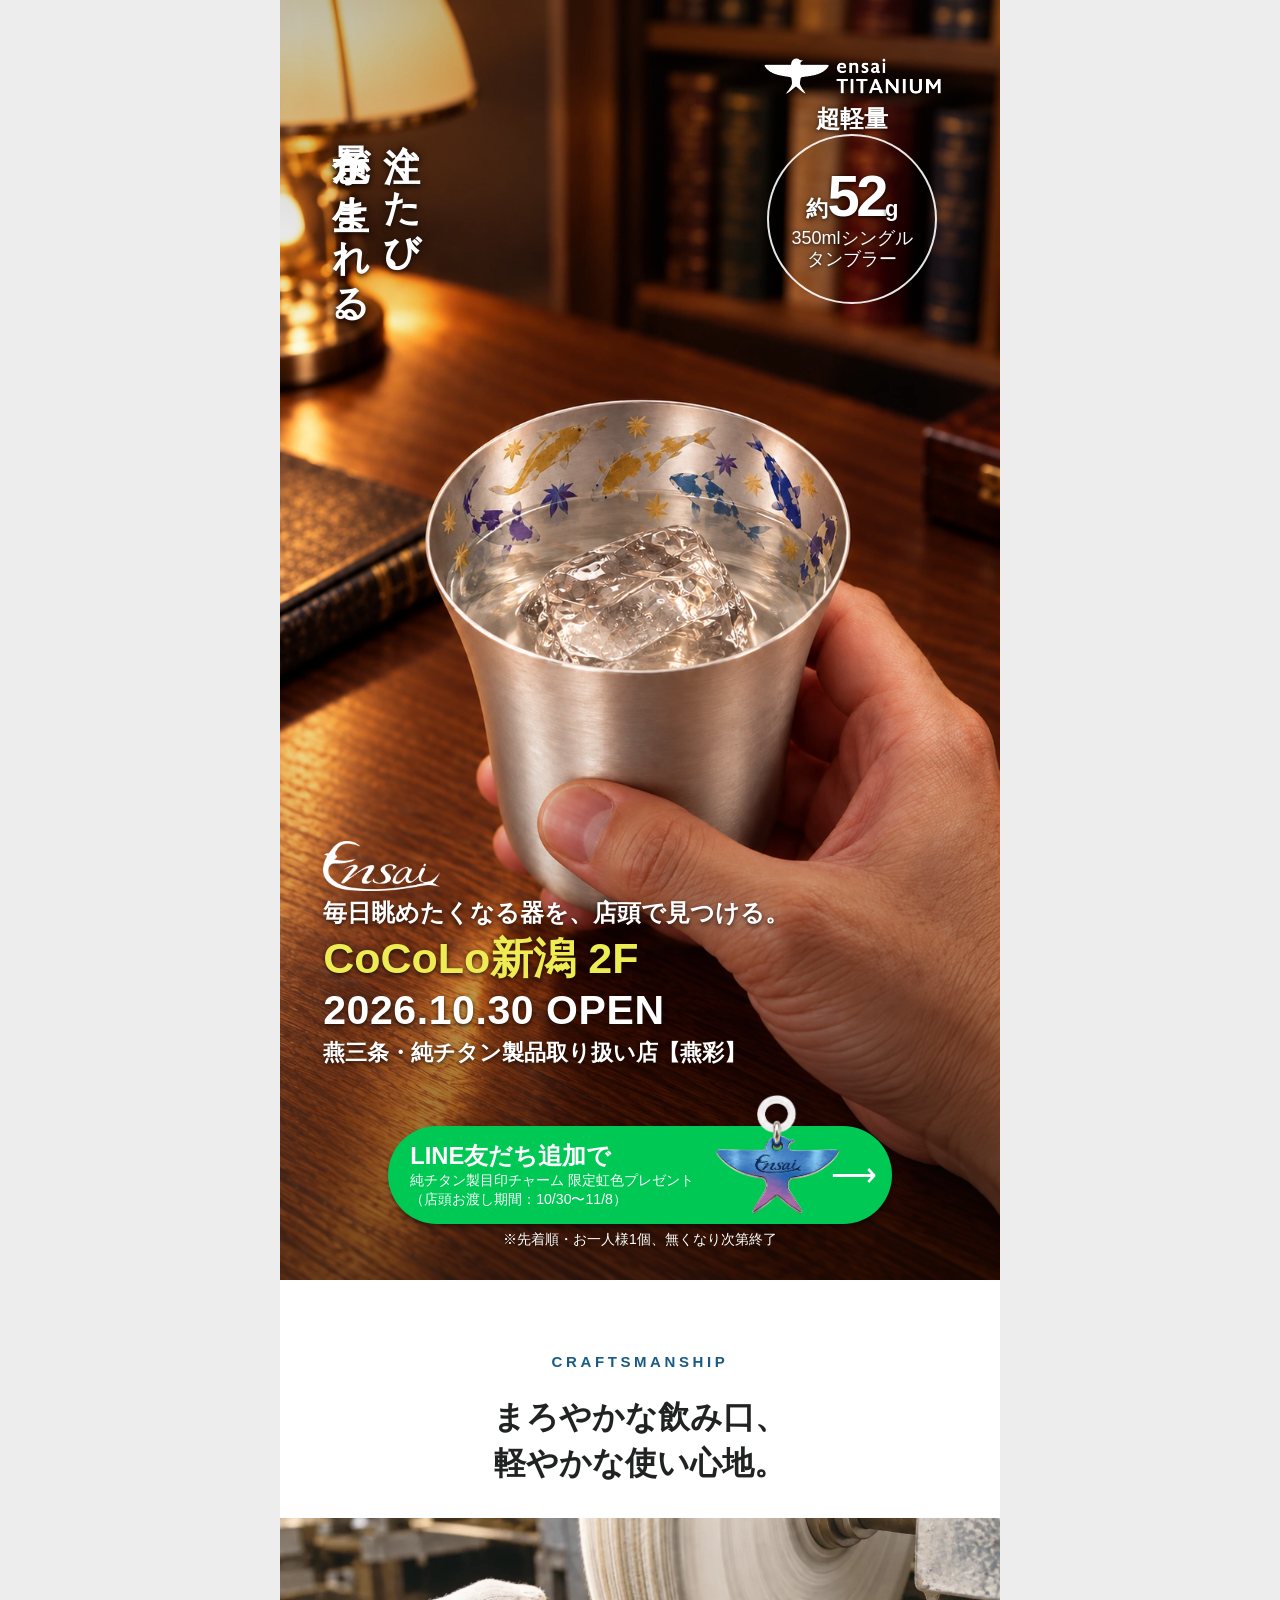
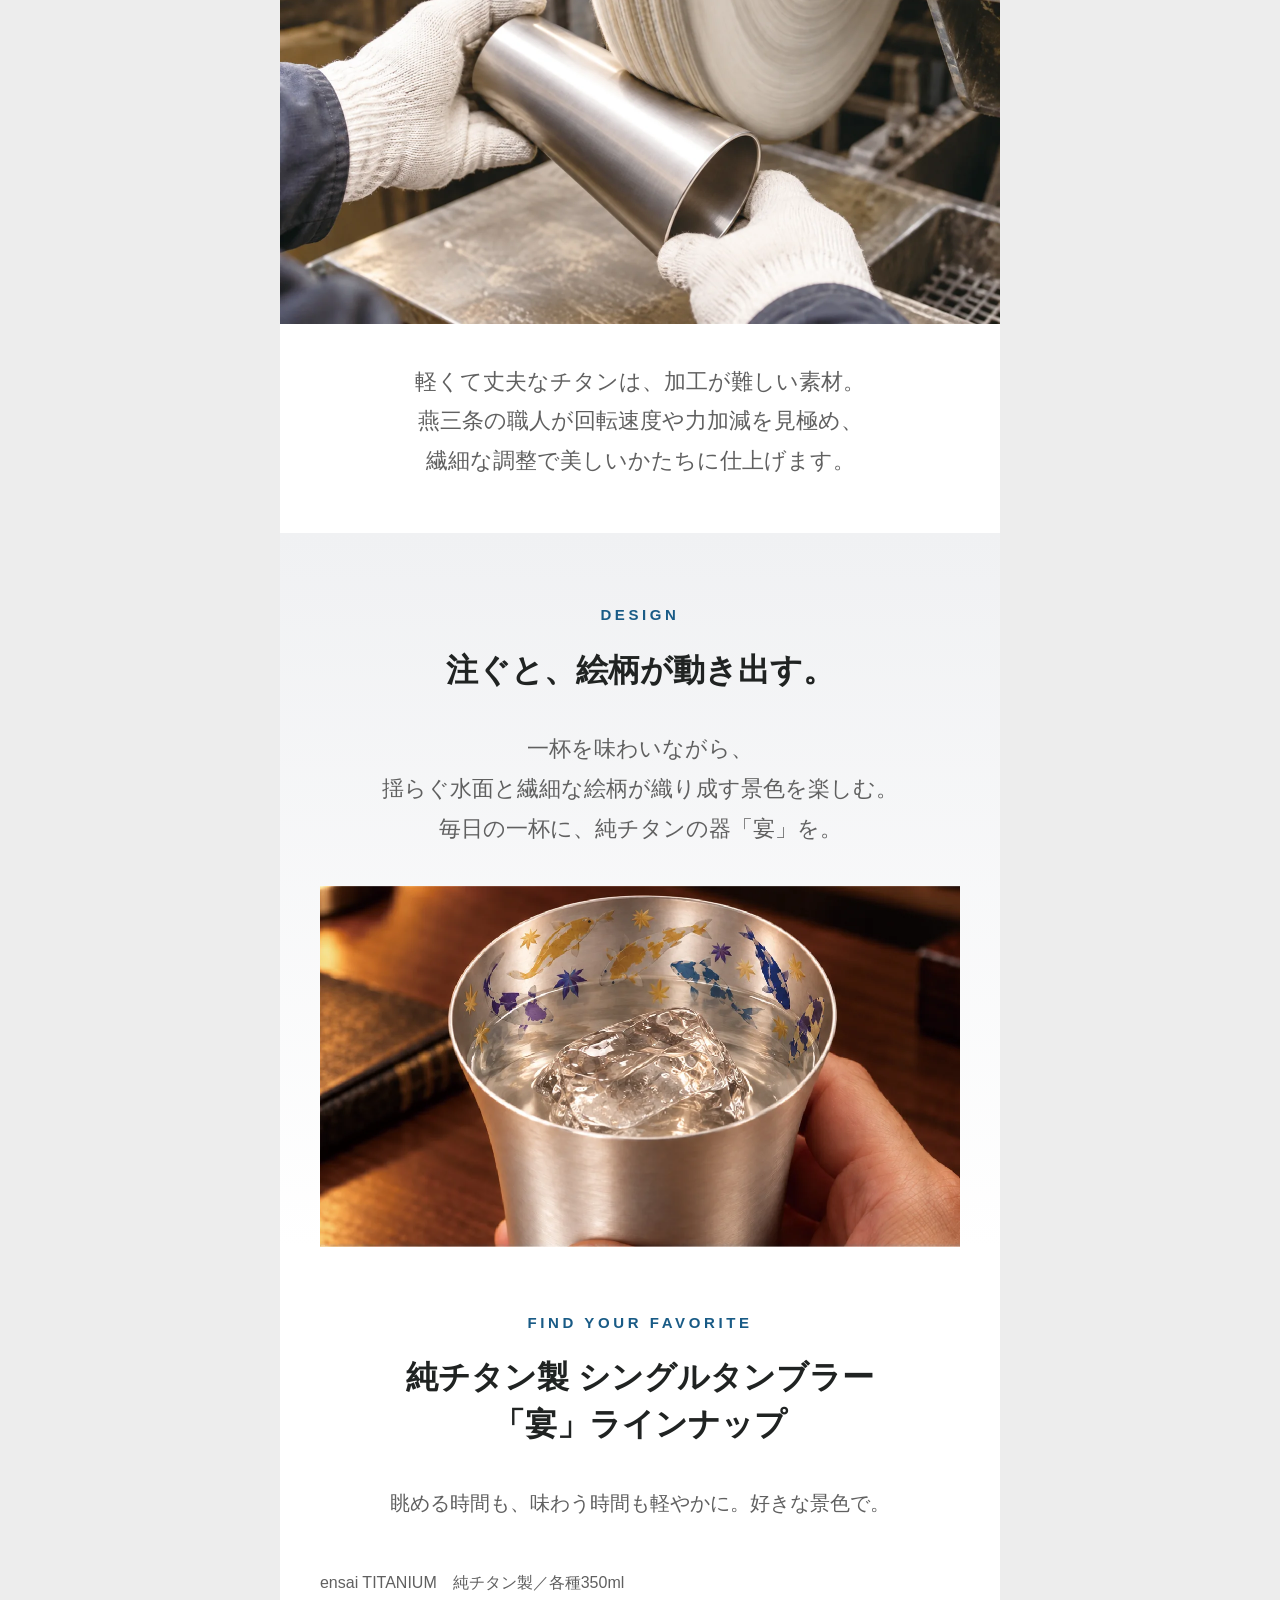
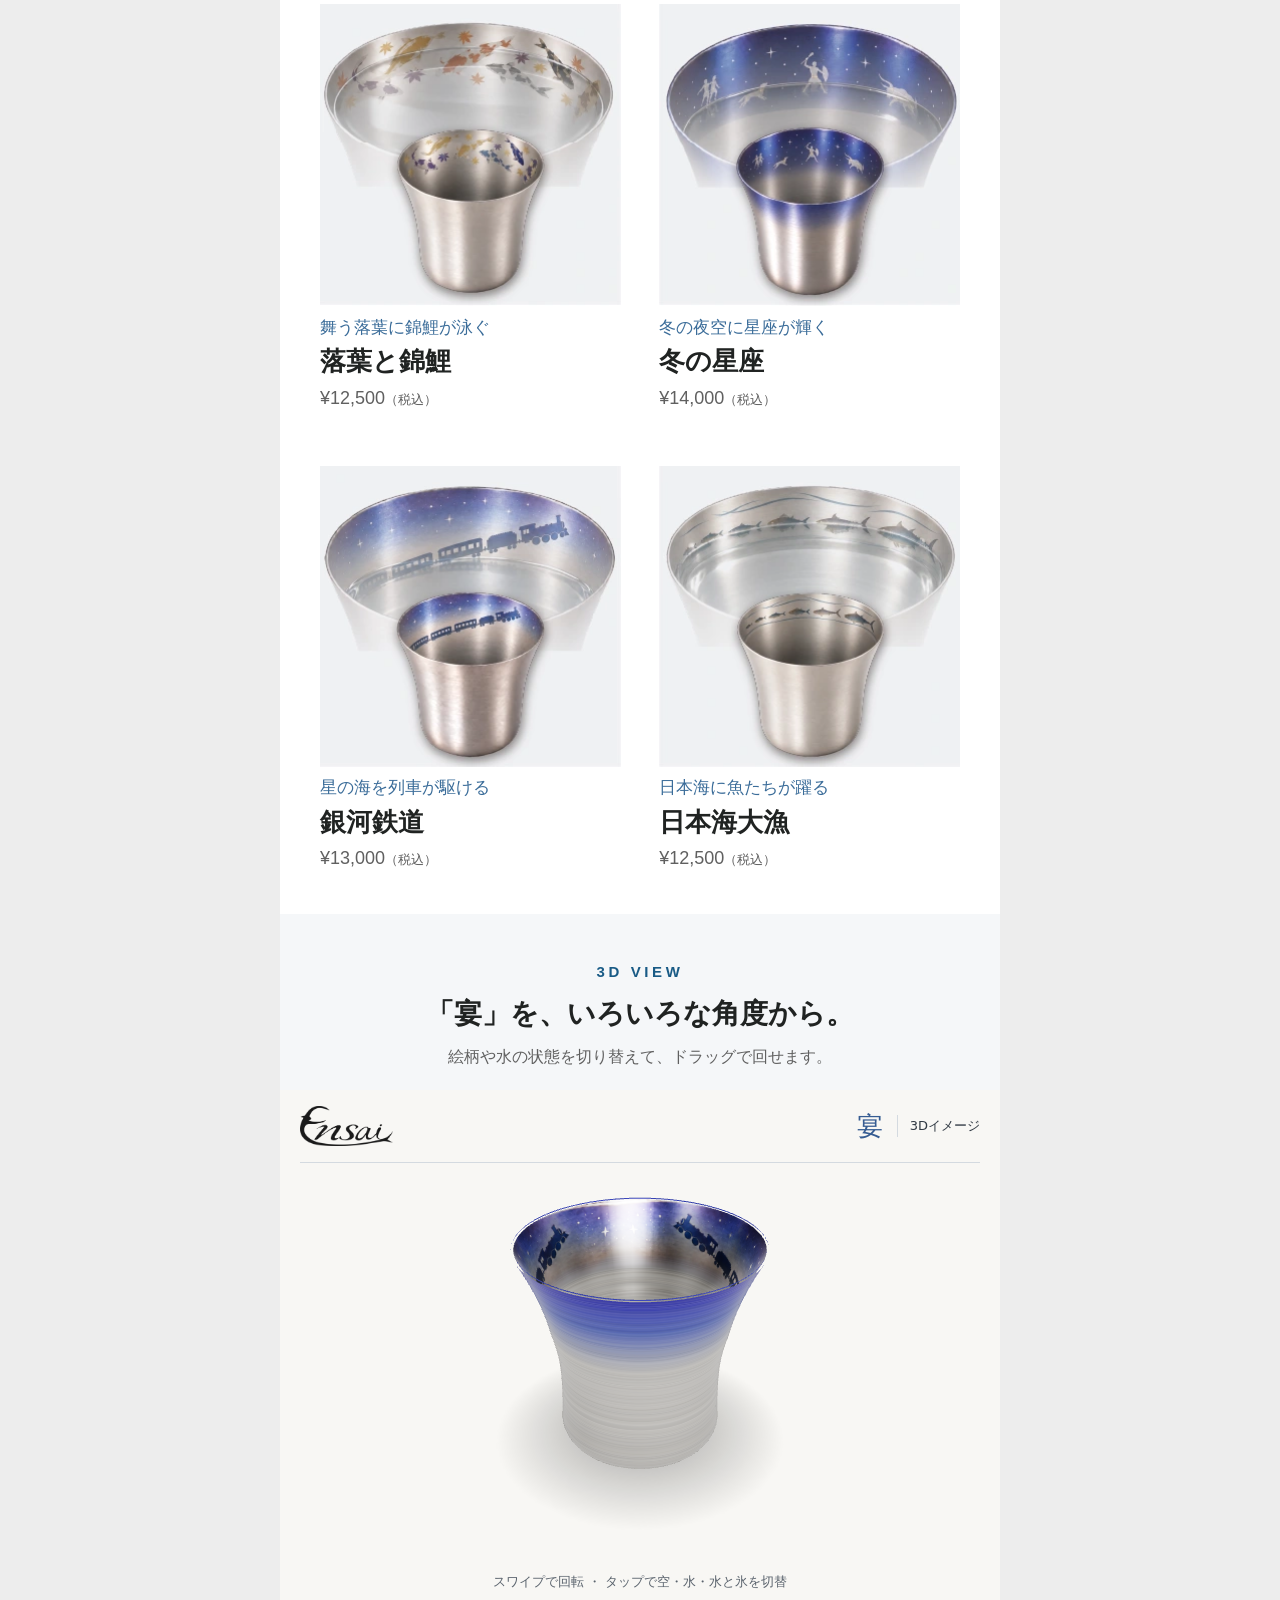
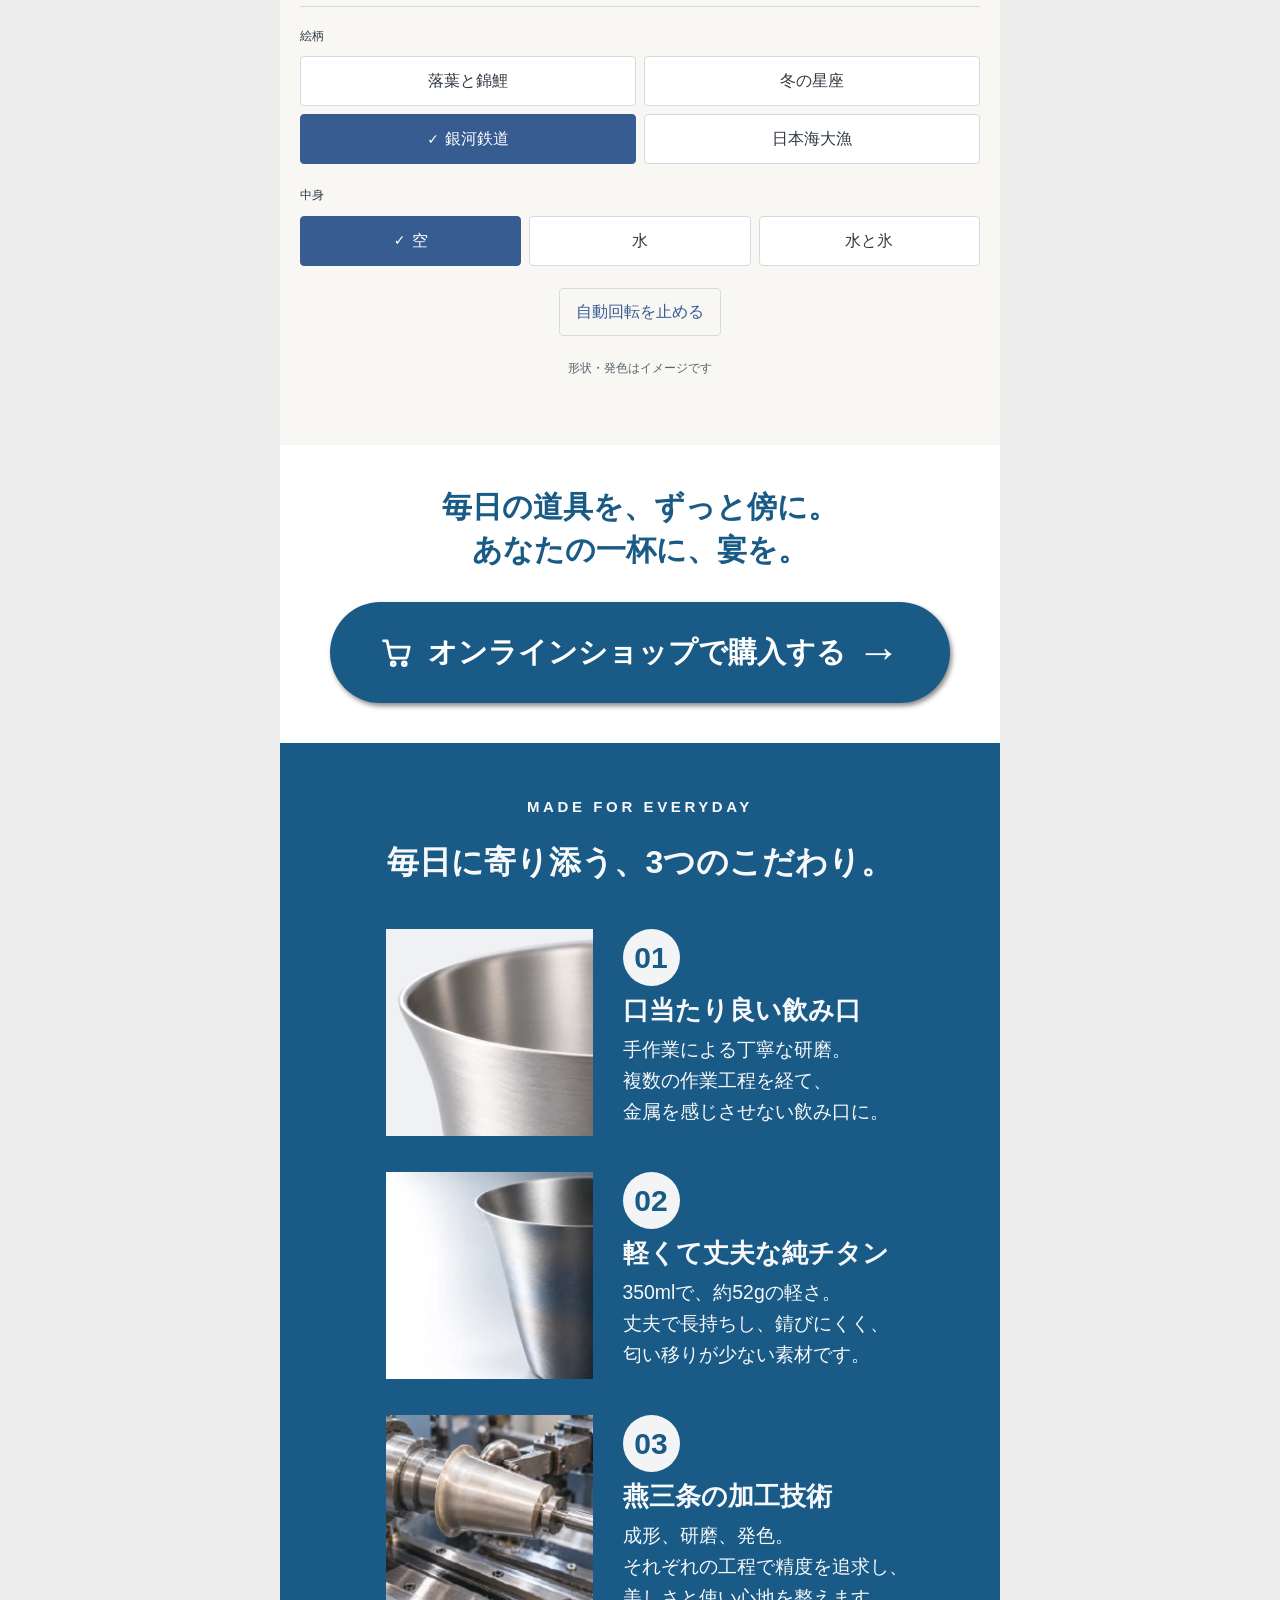
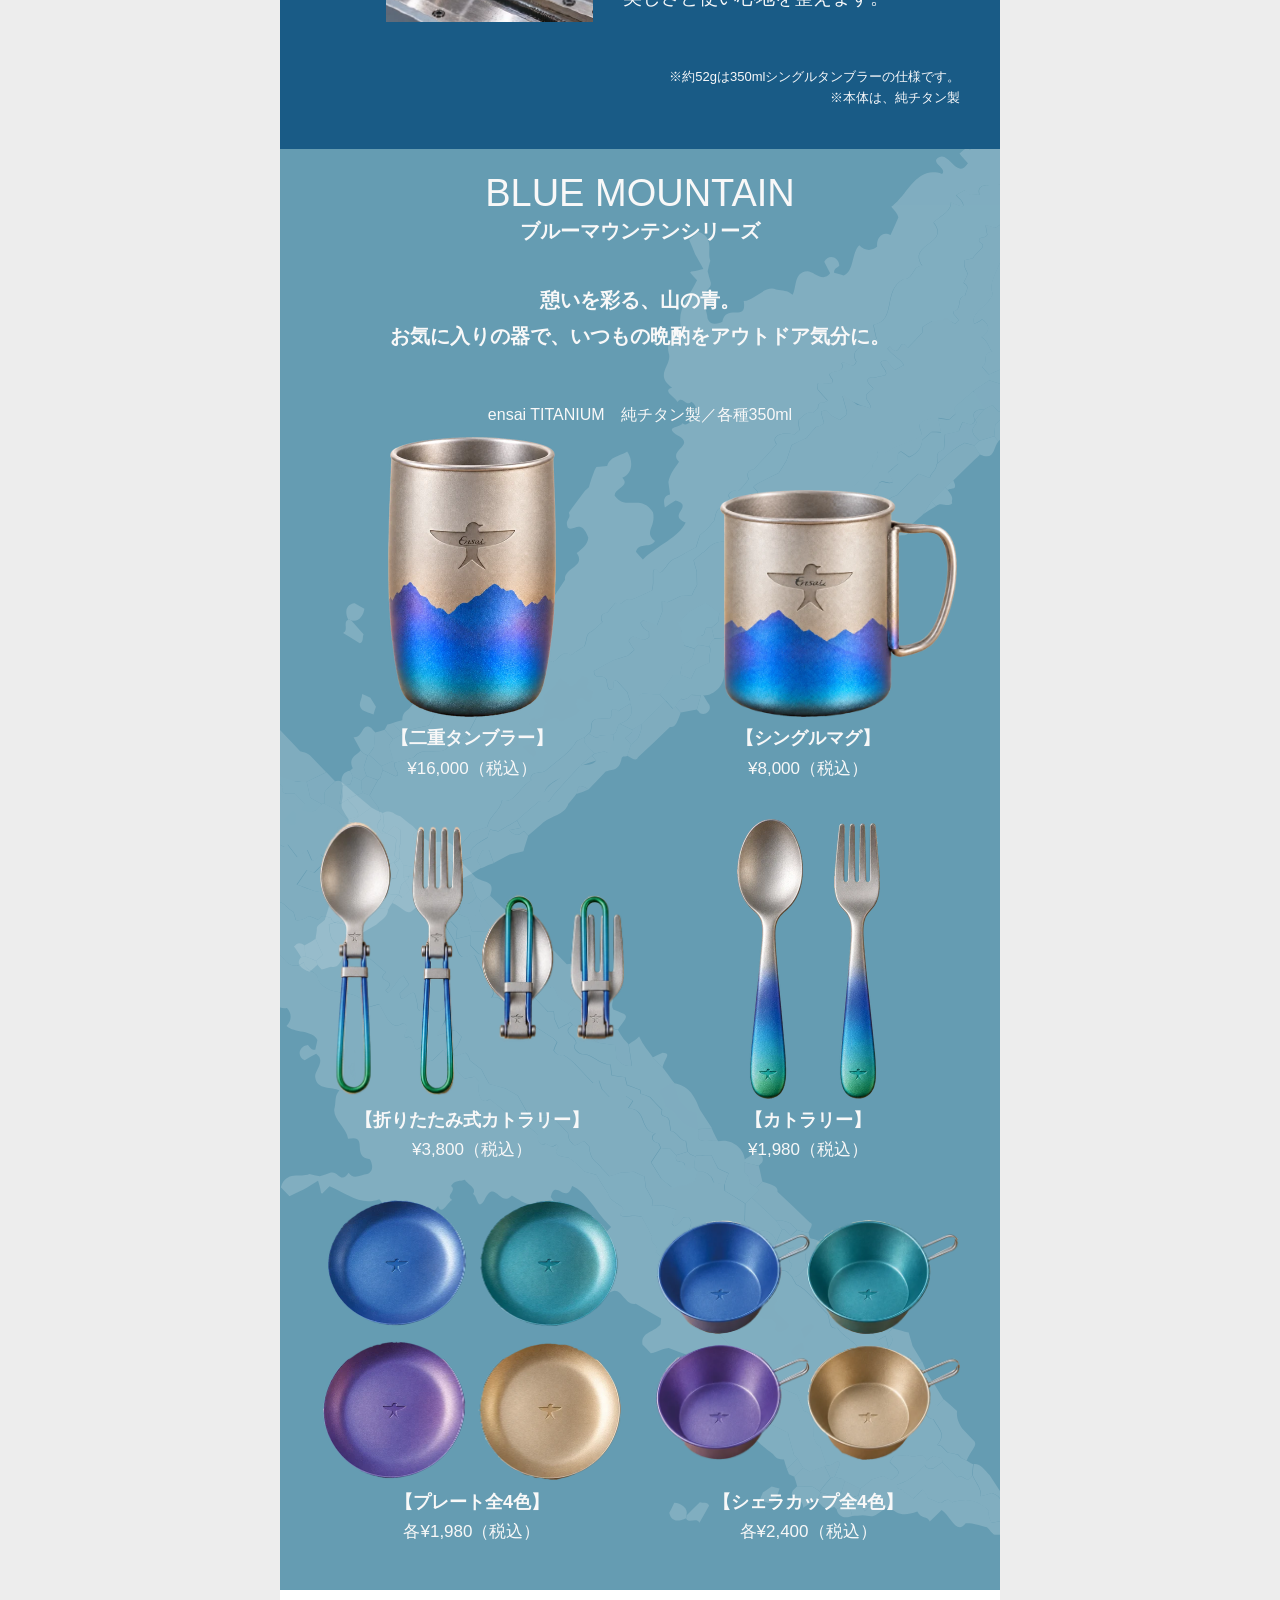
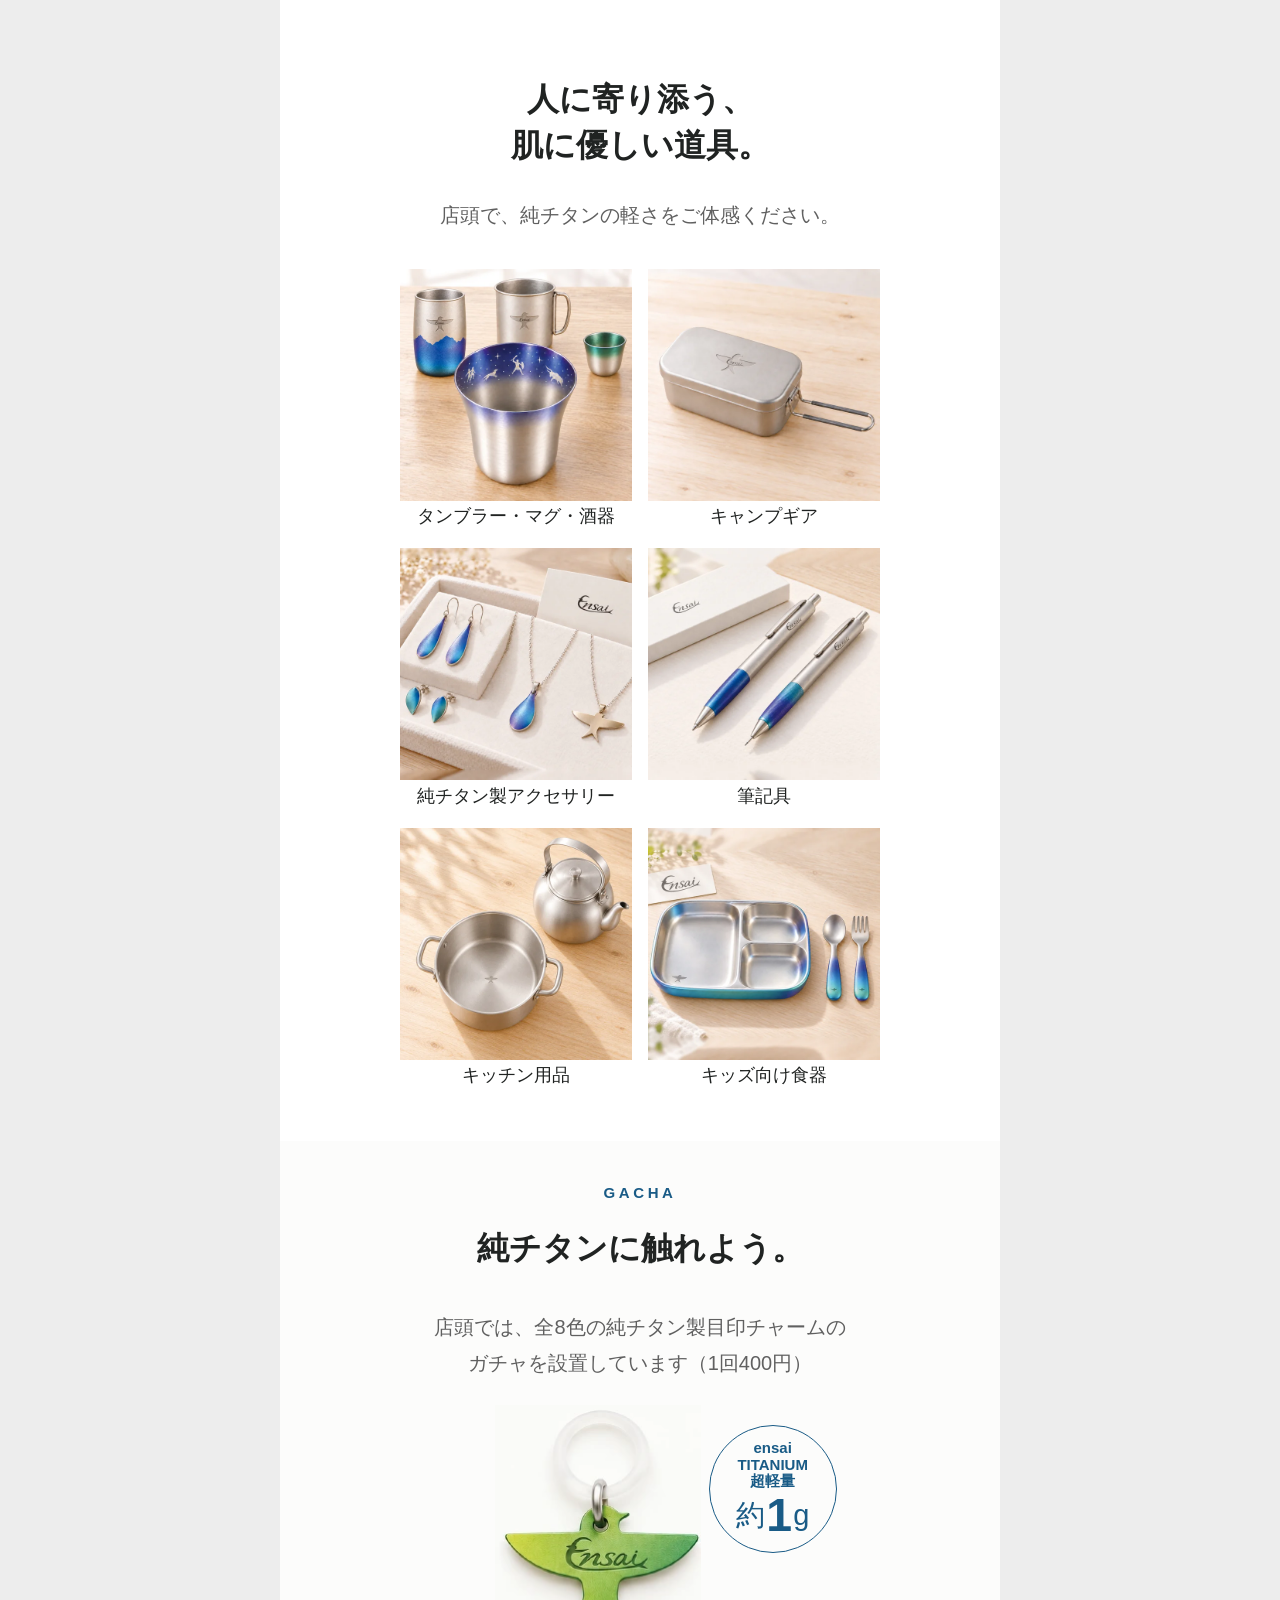
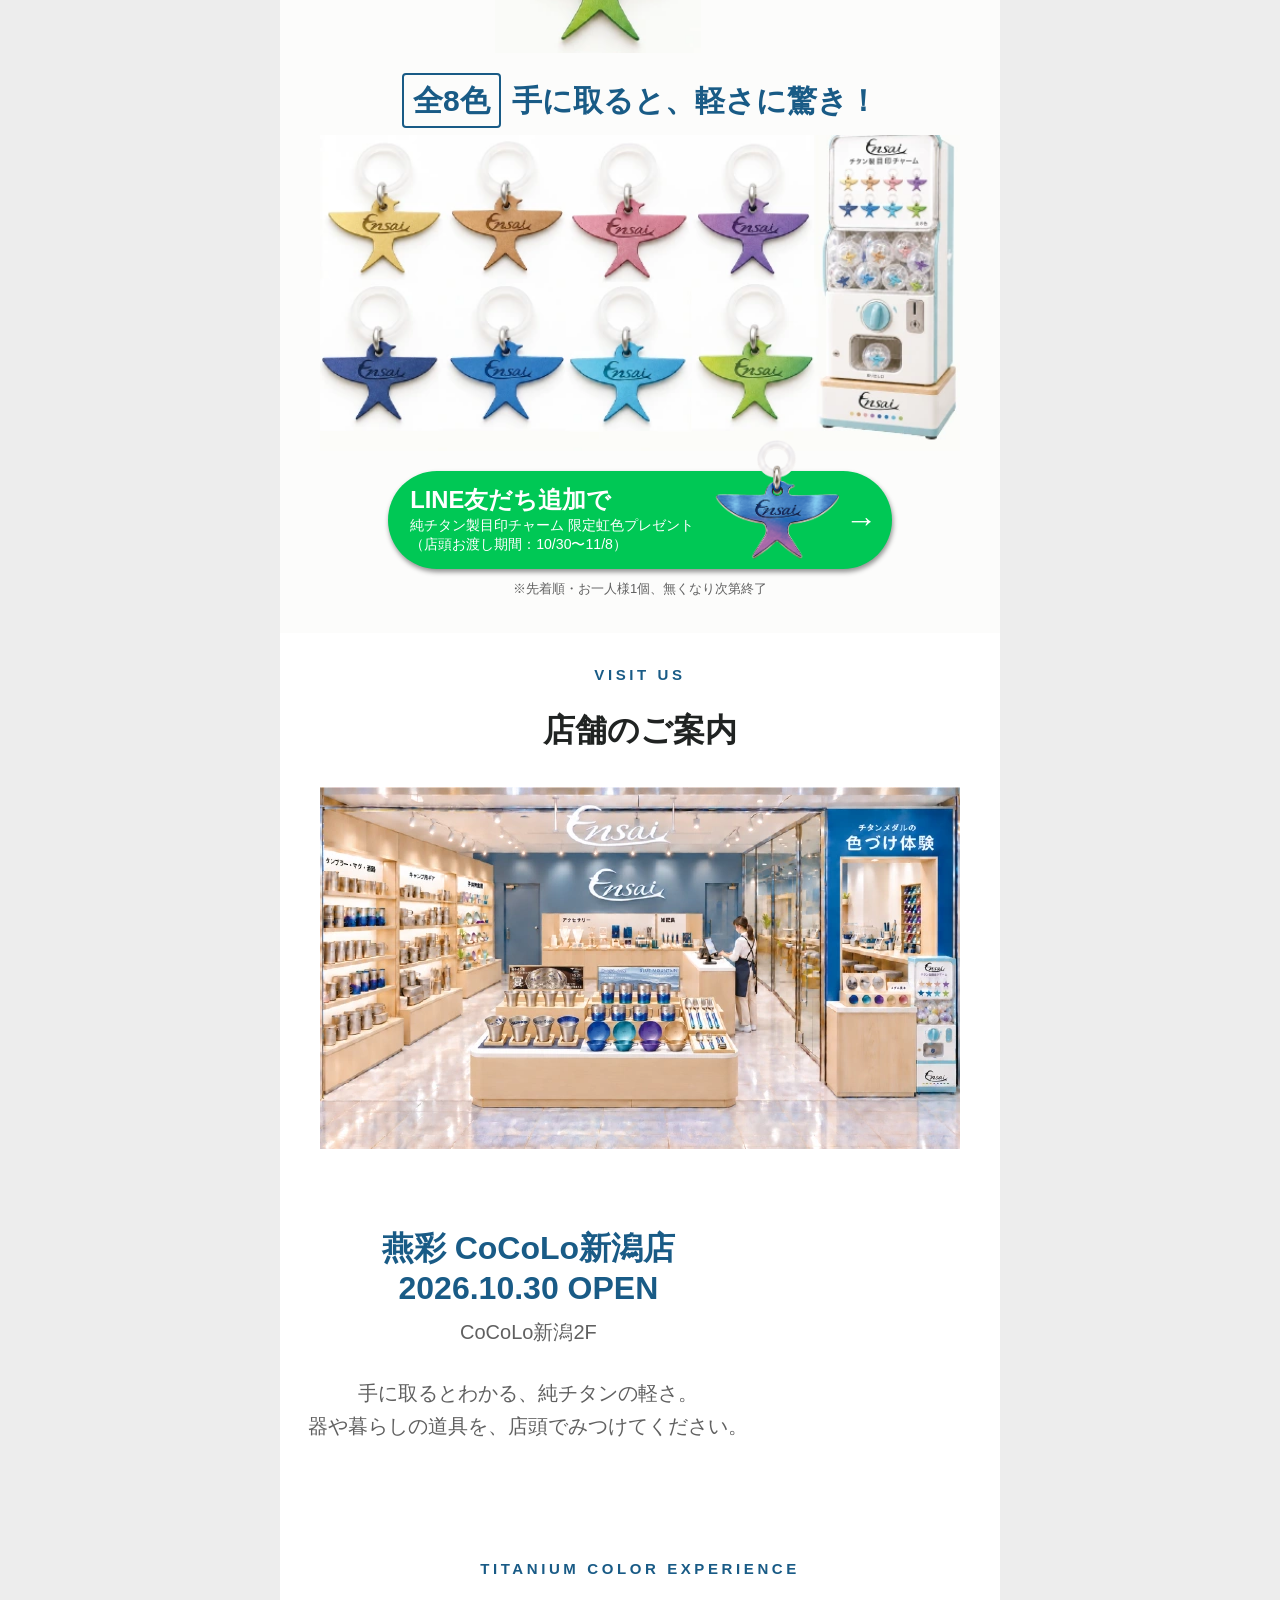
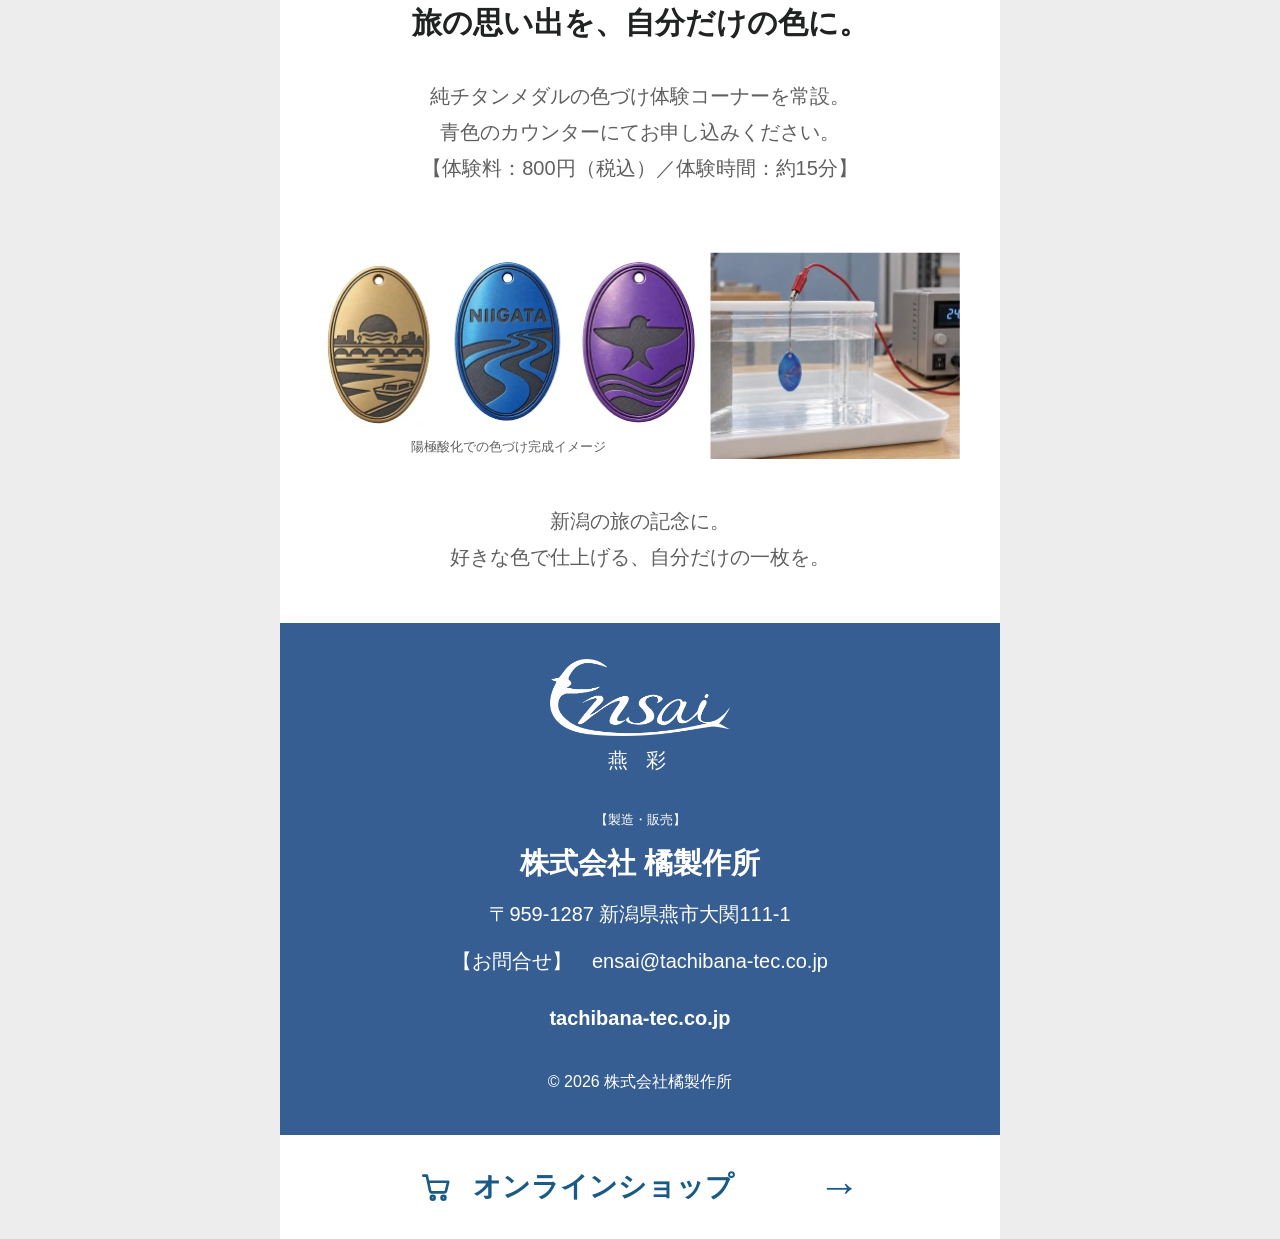
==== index.html @ 0f38bc64 "DESIGNの写真を高解像度版に差し替え" ====
<!doctype html><html lang="ja"><head><meta charset="utf-8"><meta name="viewport" content="width=device-width,initial-scale=1"><title>燕彩 ENSAI | CoCoLo新潟店 2026.10.30 OPEN</title><link rel="icon" href="favicon.ico" sizes="any"><link rel="icon" type="image/png" sizes="32x32" href="assets/favicon-32.png"><link rel="apple-touch-icon" href="apple-touch-icon.png"><meta name="description" content="燕三条の純チタン製品を取り扱う燕彩。CoCoLo新潟2Fに2026年10月30日オープン。宴タンブラーの3D見本、商品ラインナップ、チタンメダルの色づけ体験をご紹介。"><link rel="stylesheet" href="styles.css"><link rel="stylesheet" href="mobile.css?v=20261116i"><link rel="stylesheet" href="hero-fv.css?v=20261111-hero-sync"><link rel="stylesheet" href="line-cta.css?v=20261116"><link rel="stylesheet" href="motion.css"><script>document.documentElement.classList.add("js")</script></head><body><main class="page"><section class="hero" aria-label="燕彩 CoCoLo新潟店 オープン・来店促進キャンペーン">
  <img class="hero-photo" src="assets/hero-photo.webp" alt="落葉と錦鯉をあしらった純チタン製タンブラーを手に持つ様子" width="941" height="1672" fetchpriority="high">
  <h1 class="hero-catch">注ぐたび、<br>景色が生まれる。</h1>
  <div class="hero-badge" aria-label="純チタン製 350ml シングルタンブラー 約52グラム">
    <img src="assets/titanium-logo-white.png" alt="ensai TITANIUM" width="1500" height="415">
    <span class="hero-badge-label">超軽量</span>
    <div class="hero-badge-ring"><span class="hero-weight"><small>約</small><strong>52</strong><small>g</small></span><span class="hero-size">350mlシングル<br>タンブラー</span></div>
  </div>
  <div class="hero-info">
    <img class="hero-logo" src="assets/ensai-white.webp" alt="燕彩 Ensai" width="1348" height="578">
    <p class="hero-lead">毎日眺めたくなる器を、店頭で見つける。</p>
    <p class="opening-place">CoCoLo新潟 2F</p>
    <p class="opening-date">2026.10.30 OPEN</p>
    <p class="hero-store">燕三条・純チタン製品取り扱い店【燕彩】</p>
  </div>
  <div class="hero-cta">
    <!-- ガチャのLINEボタンと同じ構成（文字・チャーム・矢印）。FVの背景に合わせて独立レイアウト。 -->
    <button type="button" class="hero-campaign-btn" data-destination="line" aria-label="LINE友だち追加で純チタン製目印チャーム 限定虹色プレゼント。店頭お渡し期間10月30日から11月8日">
      <span class="line-copy"><strong>LINE友だち追加で</strong><small><span class="campaign-benefit">純チタン製目印チャーム <wbr>限定虹色プレゼント</span><span class="campaign-date">（店頭お渡し期間：<span class="nowrap">10/30〜11/8）</span></span></small></span>
      <img class="hero-gift" src="assets/swallow-charm-large.png" alt="" width="1254" height="1254">
      <span class="arrow" aria-hidden="true">⟶</span>
    </button>
    <p class="fine center">※先着順・お一人様1個、無くなり次第終了</p>
  </div>
</section><section class="craft"><header class="section-title"><p class="eyebrow">CRAFTSMANSHIP</p><h2>まろやかな飲み口、<br>軽やかな使い心地。</h2></header><img src="assets/craft.webp?v=2" alt="職人がタンブラーの飲み口を研磨する様子" class="" loading="lazy" width="1440" height="812"><p class="copy">軽くて丈夫なチタンは、加工が難しい素材。<br>燕三条の職人が回転速度や力加減を見極め、<br>繊細な調整で美しいかたちに仕上げます。</p></section><section class="design pad"><header class="section-title"><p class="eyebrow">DESIGN</p><h2>注ぐと、絵柄が動き出す。</h2></header><p class="copy">一杯を味わいながら、<br>揺らぐ水面と繊細な絵柄が織り成す景色を楽しむ。<br>毎日の一杯に、純チタンの器「宴」を。</p><img src="assets/scene.webp?v=2" alt="氷と水を注いだ、落葉と錦鯉の宴タンブラー" class="" loading="lazy" width="1278" height="721"></section><section class="lineup pad" id="utage"><header class="section-title"><p class="eyebrow">FIND YOUR FAVORITE</p><h2>純チタン製 シングルタンブラー<br>「宴」ラインナップ</h2></header><p class="copy compact">眺める時間も、味わう時間も軽やかに。好きな景色で。</p><p class="spec">ensai TITANIUM　純チタン製／各種350ml</p><div class="product-grid"><article class="product"><img src="assets/koi.webp" alt="落葉と錦鯉" class="" loading="lazy" width="300" height="301"><p class="tag">舞う落葉に錦鯉が泳ぐ</p><h3>落葉と錦鯉</h3><p class="price">¥12,500<small>（税込）</small></p></article><article class="product"><img src="assets/stars.webp" alt="冬の星座" class="" loading="lazy" width="300" height="301"><p class="tag">冬の夜空に星座が輝く</p><h3>冬の星座</h3><p class="price">¥14,000<small>（税込）</small></p></article><article class="product"><img src="assets/train.webp" alt="銀河鉄道" class="" loading="lazy" width="300" height="300"><p class="tag">星の海を列車が駆ける</p><h3>銀河鉄道</h3><p class="price">¥13,000<small>（税込）</small></p></article><article class="product"><img src="assets/fish.webp" alt="日本海大漁" class="" loading="lazy" width="300" height="300"><p class="tag">日本海に魚たちが躍る</p><h3>日本海大漁</h3><p class="price">¥12,500<small>（税込）</small></p></article></div></section><section class="viewer-section" aria-labelledby="viewer-title"><p class="eyebrow">3D VIEW</p><h2 id="viewer-title">「宴」を、いろいろな角度から。</h2><p class="viewer-help">絵柄や水の状態を切り替えて、ドラッグで回せます。</p><iframe src="viewer.html" title="宴タンブラーの3D見本。4種類の絵柄、空・水・水と氷を切り替えられます" loading="lazy"></iframe></section><section class="purchase"><h2>毎日の道具を、ずっと傍に。<br>あなたの一杯に、宴を。</h2><button type="button" class="cta shop" data-destination="shop"><span class="shop-label"><svg class="cart-icon" aria-hidden="true" viewBox="0 0 24 24" width="1em" height="1em" fill="none" stroke="currentColor" stroke-width="2" stroke-linecap="round" stroke-linejoin="round"><path d="M2.5 3.5h2.6l2.4 11.2a1.6 1.6 0 0 0 1.6 1.3h8.7a1.6 1.6 0 0 0 1.6-1.2l1.6-6.8H6.1"/><circle cx="9.5" cy="20" r="1.4"/><circle cx="17.5" cy="20" r="1.4"/></svg>オンラインショップで購入する</span><span class="arrow" aria-hidden="true">→</span></button></section><section class="features"><header class="section-title"><p class="eyebrow">MADE FOR EVERYDAY</p><h2>毎日に寄り添う、3つのこだわり。</h2></header><article class="feature"><img src="assets/rim.webp" alt="口当たり良い飲み口" class="" loading="lazy" width="203" height="203"><div><span class="number">01</span><h3>口当たり良い飲み口</h3><p>手作業による丁寧な研磨。<br>複数の作業工程を経て、<br>金属を感じさせない飲み口に。</p></div></article><article class="feature"><img src="assets/light.webp" alt="軽くて丈夫な純チタン" class="" loading="lazy" width="198" height="203"><div><span class="number">02</span><h3>軽くて丈夫な純チタン</h3><p>350mlで、約52gの軽さ。<br>丈夫で長持ちし、錆びにくく、<br>匂い移りが少ない素材です。</p></div></article><article class="feature"><img src="assets/lathe.webp" alt="燕三条の加工技術" class="" loading="lazy" width="203" height="203"><div><span class="number">03</span><h3>燕三条の加工技術</h3><p>成形、研磨、発色。<br>それぞれの工程で精度を追求し、<br>美しさと使い心地を整えます。</p></div></article><p class="fine feature-note">※約52gは350mlシングルタンブラーの仕様です。<br>※本体は、純チタン製</p></section><section class="mountain pad"><h2>BLUE MOUNTAIN</h2><p class="subtitle">ブルーマウンテンシリーズ</p><p class="copy compact"><strong>憩いを彩る、山の青。<br>お気に入りの器で、いつもの晩酌をアウトドア気分に。</strong></p><p class="spec center">ensai TITANIUM　純チタン製／各種350ml</p><div class="mountain-grid"><article><img src="assets/mountain-tumbler.webp?v=2" alt="二重タンブラー" class="" loading="lazy" width="335" height="560"><h3>【二重タンブラー】</h3><p>¥16,000（税込）</p></article><article><img src="assets/mountain-mug.webp?v=2" alt="シングルマグ" class="" loading="lazy" width="586" height="560"><h3>【シングルマグ】</h3><p>¥8,000（税込）</p></article><article><img src="assets/folding.webp?v=2" alt="折りたたみ式カトラリー" class="" loading="lazy" width="625" height="560"><h3>【折りたたみ式カトラリー】</h3><p>¥3,800（税込）</p></article><article><img src="assets/cutlery.webp?v=2" alt="カトラリー" class="" loading="lazy" width="286" height="560"><h3>【カトラリー】</h3><p>¥1,980（税込）</p></article><article><img src="assets/plates.webp?v=4" alt="プレート全4色" class="" loading="lazy" width="597" height="560"><h3>【プレート全4色】</h3><p>各¥1,980（税込）</p></article><article><img src="assets/cups.webp?v=4" alt="シェラカップ全4色" class="" loading="lazy" width="640" height="505"><h3>【シェラカップ全4色】</h3><p>各¥2,400（税込）</p></article></div></section><section class="more pad"><header class="section-title"><p class="eyebrow">MORE TITANIUM</p><h2>人に寄り添う、<br>肌に優しい道具。</h2></header><p class="copy compact">店頭で、純チタンの軽さをご体感ください。</p><div class="category-grid"><figure><img src="assets/category-cups.webp?v=2" alt="タンブラー・マグ・酒器" class="" loading="lazy" width="600" height="600"><figcaption>タンブラー・マグ・酒器</figcaption></figure><figure><img src="assets/category-camp.webp?v=2" alt="キャンプギア" class="" loading="lazy" width="600" height="600"><figcaption>キャンプギア</figcaption></figure><figure><img src="assets/category-jewelry.webp?v=2" alt="純チタン製アクセサリー" class="" loading="lazy" width="600" height="600"><figcaption>純チタン製アクセサリー</figcaption></figure><figure><img src="assets/category-pens.webp?v=2" alt="筆記具" class="" loading="lazy" width="600" height="600"><figcaption>筆記具</figcaption></figure><figure><img src="assets/category-kitchen.webp?v=2" alt="キッチン用品" class="" loading="lazy" width="600" height="600"><figcaption>キッチン用品</figcaption></figure><figure><img src="assets/category-kids.webp?v=2" alt="キッズ向け食器" class="" loading="lazy" width="600" height="600"><figcaption>キッズ向け食器</figcaption></figure></div></section><section class="gacha pad"><header class="section-title"><p class="eyebrow">GACHA</p><h2>純チタンに触れよう。</h2></header><p class="copy compact">店頭では、全8色の純チタン製目印チャームの<br>ガチャを設置しています（1回400円）</p><div class="charm"><img src="assets/gacha-main.webp" alt="黄緑色の純チタン製目印チャーム" class="" loading="lazy" width="208" height="250"><div class="weight"><span>ensai<br>TITANIUM<br>超軽量</span><p>約<strong>1</strong>g</p></div></div><h3 class="gacha-heading"><span>全8色</span> 手に取ると、軽さに驚き！</h3><img src="assets/gacha-all.webp" alt="全8色のチャームと店頭のガチャ" class="" loading="lazy" width="606" height="299"><button type="button" class="line-art" data-destination="line" aria-label="LINE友だち追加で純チタン製目印チャーム 限定虹色プレゼント。店頭お渡し期間10月30日〜11月8日"><img class="line-banner" src="assets/line-gift.webp" alt="LINE友だち追加で、純チタン製目印チャーム 限定虹色プレゼント。店頭お渡し期間10/30〜11/8" width="561" height="150" loading="lazy"><span class="line-copy"><strong>LINE友だち追加で</strong><small><span class="line-benefit">純チタン製目印チャーム</span> <span class="line-benefit">限定虹色プレゼント</span><br><span class="line-date">（店頭お渡し期間：<span class="nowrap">10/30〜11/8）</span></span></small></span><img class="hero-gift" src="assets/swallow-charm-large.png" alt="" width="140" height="140" loading="lazy"><span class="arrow" aria-hidden="true">→</span></button><p class="fine center">※先着順・お一人様1個、無くなり次第終了</p></section><section class="visit pad"><header class="section-title"><p class="eyebrow">VISIT US</p><h2>店舗のご案内</h2></header><img src="assets/store.webp" alt="燕彩 CoCoLo新潟店の店舗イメージ" class="" loading="lazy" width="640" height="362"><div class="store-intro"><div><h3>燕彩 CoCoLo新潟店<br>2026.10.30 OPEN</h3><p>CoCoLo新潟2F</p><p>手に取るとわかる、純チタンの軽さ。<br>器や暮らしの道具を、店頭でみつけてください。</p></div><img src="assets/store-cups.webp" alt="店頭に並ぶ宴タンブラー" class="" loading="lazy" width="343" height="343"></div></section><section class="experience pad"><header class="section-title"><p class="eyebrow">TITANIUM COLOR EXPERIENCE</p><h2>旅の思い出を、自分だけの色に。</h2></header><p class="copy compact">純チタンメダルの色づけ体験コーナーを常設。<br>青色のカウンターにてお申し込みください。<br>【体験料：800円（税込）／体験時間：約15分】</p><div class="experience-images"><figure><img src="assets/medals.webp" alt="金色、青色、紫色に色づけした3種類のチタンメダル" class="" loading="lazy" width="376" height="180"><figcaption>陽極酸化での色づけ完成イメージ</figcaption></figure><img src="assets/color-experience.webp" alt="水槽でチタンメダルに色をつける様子" class="" loading="lazy" width="251" height="208"></div><p class="copy compact">新潟の旅の記念に。<br>好きな色で仕上げる、自分だけの一枚を。</p></section><footer><img src="assets/ensai-white.webp" alt="Ensai" class="footer-logo" loading="lazy" width="1348" height="578"><p class="footer-brand">燕 彩</p><p class="fine">【製造・販売】</p><h2>株式会社 橘製作所</h2><p>〒959-1287 新潟県燕市大関111-1</p><p>【お問合せ】　ensai@tachibana-tec.co.jp</p><p class="company-domain">tachibana-tec.co.jp</p><p class="copyright">© 2026 株式会社橘製作所</p></footer><button type="button" class="bottom-shop" data-destination="shop"><span class="shop-label"><svg class="cart-icon" aria-hidden="true" viewBox="0 0 24 24" width="1em" height="1em" fill="none" stroke="currentColor" stroke-width="2" stroke-linecap="round" stroke-linejoin="round"><path d="M2.5 3.5h2.6l2.4 11.2a1.6 1.6 0 0 0 1.6 1.3h8.7a1.6 1.6 0 0 0 1.6-1.2l1.6-6.8H6.1"/><circle cx="9.5" cy="20" r="1.4"/><circle cx="17.5" cy="20" r="1.4"/></svg>オンラインショップ</span> <span aria-hidden="true">→</span></button></main><dialog id="link-notice"><h2>リンク先は準備中です</h2><p id="notice-copy"></p><button type="button" id="close-notice">閉じる</button></dialog><script src="config.js"></script><script src="app.js"></script><script src="motion.js" defer></script></body></html>
---- styles.css ----
:root{color-scheme:light;--blue:#195b86;--ink:#202322;--muted:#606060}*{box-sizing:border-box}html{scroll-behavior:smooth}body{margin:0;background:#ededed;color:var(--ink);font-family:"Noto Sans JP","Hiragino Kaku Gothic ProN","Yu Gothic",Meiryo,sans-serif}.page{max-width:720px;margin:auto;background:#fff;container-type:inline-size;font-size:clamp(12px,2.78vw,20px);overflow:hidden}h1,h2,h3,p,figure{margin:0}h2,h3{font-weight:800;line-height:1.45}h2{font-size:1.6em}h3{font-size:1.3em}p{line-height:1.65}img{display:block;width:100%;height:auto}button,a{-webkit-tap-highlight-color:transparent}button{font:inherit;cursor:pointer}button:focus-visible,a:focus-visible,iframe:focus-visible{outline:4px solid #efac28;outline-offset:5px}.pad{padding:0 5.55%}.section-title{text-align:center;padding:3.5em 0 1.7em}.eyebrow{font-size:.75em;font-weight:600;letter-spacing:.24em;color:var(--blue);margin-bottom:1.25em}.copy{text-align:center;color:var(--muted);font-size:1.1em;line-height:1.8;padding:1.55em 0 2.1em}.copy.compact{font-size:1em;padding:.2em 0 1.8em}.center{text-align:center}.fine{font-size:.65em}.hero{position:relative}.hero>img{width:100%}.hero-line{position:absolute;left:11.8%;top:89.1%;width:76.4%;height:7.9%;border:0;border-radius:999px;background:transparent}.hero-line:hover{box-shadow:0 0 0 3px #fff}.hero-opening{position:absolute;top:70.8%;left:5.5%;right:5.5%;text-align:left;line-height:1.3;text-shadow:1px 2px 2px #37230e;color:#fff;font-weight:800}.hero-opening .date{font-size:1.6em;letter-spacing:.06em}.hero-opening .place{font-size:1.8em;color:#e8e74c}.craft>.section-title{padding-bottom:1.6em}.craft>.copy{padding:1.7em .7em 2.4em}.design{background:linear-gradient(#f0f1f3,#fff);padding-bottom:0}.design .copy{padding:.1em 0 1.7em}.lineup .section-title{padding-top:3.2em}.spec{font-size:.8em;color:var(--muted);margin:.8em 0 .5em}.product-grid{display:grid;grid-template-columns:repeat(2,minmax(0,1fr));gap:2.7em 6%;padding-bottom:2.1em}.product .tag{font-size:.85em;color:#3a6c99;margin-top:.45em}.product h3{margin:.06em 0 .15em}.price{font-size:1.45em;color:var(--muted);line-height:1.4}.price small{font-size:.55em}.viewer-section{padding:2.3em 0 0;background:#f5f7f9;text-align:center}.viewer-section .eyebrow{margin-bottom:.6em}.viewer-section h2{font-size:1.4em}.viewer-help{font-size:.8em;color:var(--muted);padding:.6em 1em 1.2em}.viewer-section iframe{display:block;width:100%;height:640px;border:0;background:#f4f6f9}.purchase{text-align:center;padding:2em 0}.purchase h2{color:var(--blue);font-size:1.5em;margin-bottom:1em}.cta{display:flex;justify-content:space-between;align-items:center;width:86%;min-height:5em;padding:.7em 1.6em;border:0;border-radius:999px;color:#fff;box-shadow:2px 3px 5px #0007;margin:auto;font-weight:800;line-height:1.3}.cta.shop{background:var(--blue);font-size:1.45em;min-height:3.5em;padding:.6em 1.7em}.arrow{font-size:1.5em;font-weight:400;line-height:1}.cta:hover{filter:brightness(1.06)}.features{background:var(--blue);color:#f7f8fa;padding:0 5.5% 2em}.features .eyebrow{color:inherit}.features .section-title{padding-top:2.6em;padding-bottom:2.2em}.feature{display:grid;grid-template-columns:40% 60%;gap:0;padding-left:10.3%;margin-bottom:1.8em}.feature>img{width:90%;aspect-ratio:1;object-fit:cover}.feature>div{padding-left:.35em}.number{display:flex;align-items:center;justify-content:center;background:#f3f4f5;color:var(--blue);border-radius:50%;width:1.9em;height:1.9em;font-size:1.5em;font-weight:700;margin-bottom:.2em}.feature h3{font-size:1.3em;white-space:nowrap;margin-bottom:.15em}.feature p{font-size:.97em;line-height:1.6}.feature-note{text-align:right;padding-top:.6em}.mountain{background:#659eb2;color:#f8f8f8;text-align:center;padding-top:1.2em;padding-bottom:2.2em}.mountain>h2{font-size:1.9em;font-weight:500;line-height:1.1}.subtitle{font-weight:600;margin-bottom:1.5em}.mountain .copy,.mountain .spec{color:inherit}.mountain-grid{display:grid;grid-template-columns:1fr 1fr;gap:1.8em 5%}.mountain-grid img{height:14em;object-fit:contain}.mountain-grid h3{font-size:.9em;margin:.45em -.5em .2em}.mountain-grid p{font-size:.85em}.more{padding-bottom:2.7em}.more .section-title{padding-top:2.1em;padding-bottom:1.2em}.category-grid{max-width:480px;margin:auto;display:grid;grid-template-columns:1fr 1fr;gap:1em .8em;text-align:center}.category-grid img{aspect-ratio:1;object-fit:cover}.category-grid figcaption{font-size:.9em;white-space:nowrap;margin-top:.2em}.gacha{background:#fcfcfb;padding-bottom:1.7em}.gacha .section-title{padding-top:2em}.gacha .copy{padding-bottom:1.2em}.charm{display:flex;align-items:flex-start;justify-content:center;gap:.4em;margin:0 auto 1em;padding-left:8%}.charm>img{width:35%;height:auto}.weight{border:1px solid var(--blue);border-radius:50%;color:var(--blue);text-align:center;margin-top:1em;padding:.3em;line-height:1;width:6.4em;height:6.4em}.weight span{font-weight:700;font-size:.75em;line-height:1.1}.weight p{line-height:1;font-size:1.7em}.weight strong{font-size:1.6em}.gacha-heading{text-align:center;color:var(--blue);font-size:1.5em;margin-bottom:.25em;white-space:nowrap}.gacha-heading span{display:inline-block;border:2px solid var(--blue);border-radius:4px;padding:.12em .3em;margin-right:.1em}.gacha .line{margin-top:2em}.cta.line{background:#00c855;text-align:left;width:86%;padding:.8em 1.3em;font-size:1em}.cta.line strong{font-size:1.5em}.cta.line small{display:block;font-size:.7em;line-height:1.3}.gacha>.fine{margin-top:.7em;color:var(--muted)}.visit .section-title{padding-top:1.5em}.store-intro{position:relative;margin:1em -6.25% 0;min-height:18em;display:flex;align-items:center}.store-intro>div{position:relative;z-index:1;width:69%;text-align:center}.store-intro h3{color:var(--blue);font-size:1.6em;line-height:1.25}.store-intro p{color:var(--muted);margin:.4em 0 1.4em}.store-intro>img{position:absolute;right:0;top:0;width:48%;height:100%;object-fit:cover}.experience .section-title{padding-top:1.4em;padding-bottom:1.5em}.experience h2{font-size:1.5em;white-space:nowrap}.experience-images{display:grid;grid-template-columns:59% 39%;gap:2%;align-items:start;margin:1.5em 0 2em}.experience-images figcaption{font-size:.65em;text-align:center;color:var(--muted);margin-top:.4em}.experience .copy:last-child{padding-bottom:2.4em}footer{background:#375e92;color:#fff;text-align:center;padding:1.8em 1em 1.4em}footer .footer-logo{width:9em;margin:0 auto 2em}footer h2{font-size:1.45em;margin:.4em 0 .2em}footer>p{margin:.7em 0}footer .company-domain{font-weight:700;margin:1.2em 0 1.7em}.copyright{font-size:.8em}.bottom-shop{display:flex;justify-content:center;gap:3em;align-items:center;background:#fff;color:var(--blue);border:0;width:100%;padding:1em;font-size:1.4em;font-weight:700}.bottom-shop span{font-size:1.5em;font-weight:400}.sr-only{position:absolute;width:1px;height:1px;padding:0;margin:-1px;overflow:hidden;clip:rect(0,0,0,0);white-space:nowrap;border:0}dialog{border:0;border-radius:12px;padding:28px;max-width:min(90vw,460px);box-shadow:0 10px 60px #0005}dialog::backdrop{background:#0006}dialog h2{font-size:20px;margin-bottom:14px}dialog p{font-size:15px}dialog button{background:var(--blue);color:#fff;border:0;border-radius:6px;padding:10px 25px;margin-top:20px}@media(max-width:480px){.page{font-size:clamp(10px,2.78vw,13.34px)}.viewer-section iframe{height:620px}.viewer-help{font-size:12px}.feature p{font-size:1em}.cta{min-height:48px}.hero-line{min-height:44px}.experience .copy{font-size:.97em}.bottom-shop{min-height:64px}}@media(prefers-reduced-motion:reduce){html{scroll-behavior:auto}}
/* ヒーローは元写真と実テキストで再構築。OPEN表記は指定どおり上下交換・約半分の大きさ。 */
.hero{aspect-ratio:720/1280;overflow:hidden;color:#fff;background:#70421e}.hero>.hero-photo{position:absolute;width:122%;max-width:none;height:auto;left:-2.5%;top:-12.9%}.hero-catch{position:absolute;top:4%;left:5.5%;right:4%;font-size:2.25em;line-height:1.45;letter-spacing:.025em;font-weight:800;text-shadow:1px 2px 5px #2c1c1590}.hero-badge{position:absolute;top:2.5%;right:5.4%;width:33%;text-align:center}.hero-badge>img{width:78%;margin:0 auto .25em;filter:brightness(0) invert(1)}.hero-badge>strong{font-size:1.7em;line-height:1.2}.badge-circle{border:2px solid #fff9;border-radius:50%;aspect-ratio:1;margin-top:-.7em;padding-top:1.4em}.badge-circle>p:first-child{font-size:2.35em;line-height:1.3}.badge-circle span{font-size:1.8em;font-weight:700}.badge-circle .badge-size{font-size:1.4em;line-height:1.15}.hero-info{position:absolute;top:66.5%;left:5.5%;right:3%;text-shadow:1px 2px 3px #33251d}.hero-info>img{width:24.6%;height:auto;margin-bottom:.45em}.hero-lead{font-size:1.4em;font-weight:800;white-space:nowrap}.opening{padding:.3em 0 .1em}.opening-date{font-size:1.6em;letter-spacing:.06em;font-weight:800;line-height:1.3}.opening-place{font-size:1.8em;font-weight:800;line-height:1.3;color:#e5e441}.hero-store{font-size:1.4em;font-weight:700;white-space:nowrap}.hero-cta{position:absolute;top:89%;left:0;right:0}.hero-cta .line{width:76.4%;min-height:5em;padding:.5em 1.5em}.hero-cta>.fine{color:#fff;font-size:.6em;margin-top:.6em}.hero .cta.line strong{font-size:1.5em}.hero .cta.line small{font-size:.7em}.footer-brand{font-size:1em;margin-top:-1.6em;margin-bottom:1.6em;letter-spacing:.3em}
.line-art{display:block;width:88%;margin:1em auto 0;padding:0;border:0;background:transparent}.line-art:hover{filter:brightness(1.03)}.viewer-section iframe{height:850px}
.hero-badge>img{filter:invert(1) brightness(2);mix-blend-mode:screen}

/* FV v2: provided artwork is clipped without repainting the charm or Ensai mark. */
.hero-cta .line{position:relative;padding-right:7.1em}
.hero-gift{position:absolute;right:1.8em;top:50%;transform:translateY(-59%);width:4.8em;height:4.8em;object-fit:contain;pointer-events:none}
.hero-cta .line>.arrow{position:absolute;right:.55em;font-size:1.3em}
.hero .cta.line strong{font-size:1.45em;white-space:nowrap}
.hero .cta.line small{font-size:.64em;white-space:nowrap}
---- mobile.css ----
/* Mobile readability update, 2026-10-17.
   Keep the original stylesheet as a reference; load this file after it.
   Layout changes are limited to <=600px. Photos, colours and copy stay intact. */
html {
  -webkit-text-size-adjust: 100%;
  text-size-adjust: 100%;
}

.page { font-size: clamp(16px, 2.78vw, 20px); }
.fine { font-size: max(12px, .65em); }
.hero-cta > .fine { font-size: max(12px, .6em); }
.hero .cta.line small { font-size: max(12px, .64em); }
.price small { font-size: max(12px, .55em); }
.experience-images figcaption { font-size: max(12px, .65em); }

/* The original LINE artwork remains the desktop version. Its mobile version
   uses the same words and existing charm PNG, so text can wrap independently. */
.line-art > .line-copy,
.line-art > .hero-gift,
.line-art > .arrow { display: none; }

dialog {
  max-height: calc(100dvh - 32px);
  overflow-y: auto;
}
dialog p { font-size: 16px; overflow-wrap: anywhere; }
dialog button { min-height: 44px; font-size: 16px; }

@media (max-width: 600px) {
  .page { font-size: 16px; }
  h2 { font-size: 24px; }
  h3 { font-size: 20px; }
  .pad { padding-left: 20px; padding-right: 20px; }
  .section-title { padding: 44px 0 24px; }
  .eyebrow { font-size: 12px; line-height: 1.6; }
  .copy,
  .copy.compact,
  .experience .copy { font-size: 16px; line-height: 1.85; }
  /* Desktop line breaks no longer create very short lines on small screens. */
  .copy br,
  .feature p br,
  .store-intro p br { display: none; }
  .copy { padding: 24px 0 32px; }
  .copy.compact { padding: 4px 0 28px; }
  .fine { font-size: 12px; line-height: 1.7; }
  .spec { font-size: 12px; line-height: 1.7; }

  /* The photo and top catch retain their order. Information and CTA now grow
     in normal flow instead of sharing a fixed aspect-ratio box. */
  .hero {
    aspect-ratio: auto;
    display: flex;
    flex-direction: column;
    padding-top: 118.2222vw; /* former 66.5% of a 720:1280 hero */
    padding-bottom: 20px;
  }
  .hero > .hero-photo {
    top: -22.9333vw; /* preserve the width-based upper crop */
    height: calc(100% + 22.9333vw);
    object-fit: cover;
    object-position: center top;
  }
  .hero-catch {
    top: 7.1111vw;
    font-size: clamp(22px, 6vw, 32px);
    line-height: 1.45;
  }
  .hero-info {
    position: relative;
    top: auto;
    left: auto;
    right: auto;
    margin: 0 5.5%;
  }
  .hero-info > img { margin-bottom: 8px; }
  .hero-lead,
  .hero-store {
    font-size: 16px;
    white-space: normal;
    line-height: 1.65;
  }
  .opening { padding: 10px 0 6px; }
  .opening-date { font-size: 18px; line-height: 1.4; }
  .opening-place { font-size: 20px; line-height: 1.4; }
  .hero-cta {
    position: relative;
    top: auto;
    left: auto;
    right: auto;
    margin-top: 16px;
  }
  .hero-cta > .fine {
    margin: 10px 20px 0;
    font-size: 12px;
    line-height: 1.7;
  }

  /* LINEボタン（FV・ガチャ）のスマホ用レイアウトは line-cta.css に集約（2026-11-13） */
  .gacha > .fine { margin-top: 12px; }

  .craft > .copy { padding: 24px 20px 36px; }
  .lineup .section-title { padding-top: 44px; }
  .lineup h2 { font-size: 22px; }
  .product-grid { gap: 28px 16px; padding-bottom: 32px; }
  .product .tag { font-size: 12px; line-height: 1.65; }
  .product h3 { font-size: 18px; margin: 4px 0; }
  .price { font-size: 20px; line-height: 1.5; }
  .price small { font-size: 12px; display: inline-block; }

  .viewer-section { padding-top: 32px; }
  .viewer-section h2 { padding: 0 20px; font-size: 22px; }
  .viewer-help { padding: 12px 20px 20px; font-size: 12px; line-height: 1.7; }
  .purchase { padding: 32px 0; }
  .purchase h2 { padding: 0 20px; font-size: 24px; }
  .cta.shop {
    display: grid;
    grid-template-columns: minmax(0, 1fr) 24px;
    gap: 12px;
    width: calc(100% - 40px);
    min-height: 64px;
    padding: 16px 20px;
    font-size: 16px;
    line-height: 1.5;
  }
  .cta.shop > .arrow { font-size: 24px; }

  .features { padding: 0 20px 28px; }
  .features .section-title { padding: 40px 0 28px; }
  .feature {
    grid-template-columns: minmax(0, 30%) minmax(0, 1fr);
    gap: 14px;
    padding-left: 0;
    margin-bottom: 28px;
    align-items: start;
  }
  .feature > img { width: 100%; }
  .feature > div { min-width: 0; padding-left: 0; }
  .number { font-size: 20px; margin-bottom: 8px; }
  .feature h3 { font-size: 18px; white-space: normal; margin-bottom: 8px; }
  .feature p { font-size: 16px; line-height: 1.75; }
  .feature-note { font-size: 12px; line-height: 1.7; }

  .mountain { padding-top: 28px; padding-bottom: 36px; }
  .mountain > h2 { font-size: clamp(24px, 6.4vw, 30px); line-height: 1.3; }
  .subtitle { font-size: 16px; line-height: 1.7; margin-bottom: 24px; }
  .mountain-grid { grid-template-columns: repeat(2, minmax(0, 1fr)); gap: 28px 16px; }
  .mountain-grid img { height: clamp(140px, 38vw, 224px); }
  .mountain-grid h3 { font-size: 16px; line-height: 1.5; margin: 8px 0 4px; }
  .mountain-grid p { font-size: 16px; line-height: 1.6; }
  .category-grid { grid-template-columns: repeat(2, minmax(0, 1fr)); gap: 20px 16px; }
  .category-grid figcaption { font-size: 16px; line-height: 1.6; white-space: normal; margin-top: 8px; }

  .weight span { font-size: 12px; }
  .gacha-heading { font-size: 22px; line-height: 1.6; white-space: normal; margin-bottom: 12px; }
  .gacha-heading span { margin-bottom: 4px; }
  .store-intro {
    margin: 24px 0 0;
    min-height: 0;
    flex-direction: column;
    gap: 16px;
  }
  .store-intro > div { width: 100%; }
  .store-intro h3 { font-size: 22px; line-height: 1.5; }
  .store-intro p { font-size: 16px; line-height: 1.85; margin: 8px 0 16px; }
  .store-intro > img { position: static; width: min(70%, 260px); height: auto; }
  .experience h2 { font-size: 22px; white-space: normal; }
  .experience-images { margin: 24px 0 28px; }
  .experience-images figcaption { font-size: 12px; line-height: 1.7; }

  footer { padding: 28px 20px 24px; }
  footer h2 { font-size: 22px; }
  footer > p { font-size: 16px; line-height: 1.7; overflow-wrap: anywhere; }
  footer .fine,
  footer .copyright { font-size: 12px; }
  .bottom-shop {
    gap: 16px;
    min-height: 64px;
    padding: 16px 20px;
    font-size: 16px;
    line-height: 1.5;
  }
  .bottom-shop span { flex-shrink: 0; }
}

/* 2026-11-10: ガチャ部分だけのレスポンシブ補正。
   FVの.hero-campaign-btnや既存のクリック動作には影響させない。 */
@media (max-width: 600px) {
  .gacha .section-title h2 {
    font-size: clamp(18px, 5.6vw, 24px);
  }
  .gacha .gacha-heading {
    font-size: clamp(16px, 4.6vw, 20px);
    line-height: 1.45;
    text-wrap: balance;
  }
}

/* 360px以下：ガチャ説明文のみ（LINEボタンは line-cta.css） */
@media (max-width: 360px) {
  .gacha .copy.compact { font-size: 14px; }
}


/* 2026-11-11: スマホで複数行になる説明本文を左揃えに統一。
   見出し、ボタン、価格、キャプション、注意書きの配置は変更しない。 */
@media (max-width: 600px) {
  /* 各セクションの本文を、共通の読みやすい行幅に収める。 */
  .copy {
    width: 100%;
    max-width: 520px;
    margin-left: auto;
    margin-right: auto;
    box-sizing: border-box;
    text-align: left;
    overflow-wrap: break-word;
  }

  /* CRAFTSMANSHIP は左右パディングのないセクションなので
     他の .pad セクションと同じ20pxの本文余白を確保する。 */
  .craft > .copy {
    width: calc(100% - 40px);
    padding-left: 0;
    padding-right: 0;
  }

  /* 3D操作説明と店舗紹介の長文も、折り返し時は左揃えに。 */
  .viewer-help {
    width: 100%;
    max-width: 560px; /* 左右の20pxパディング込みで本文幅520px */
    margin-left: auto;
    margin-right: auto;
    box-sizing: border-box;
    text-align: left;
    overflow-wrap: break-word;
  }
  .store-intro p:last-of-type {
    max-width: 520px;
    text-align: left;
    overflow-wrap: break-word;
  }
}

/* 2026-11-16 ガチャの「約1g」円：文字が円の下側（幅の狭い部分）にはみ出していたため、
   中身を円の上下中央に寄せ、「約1g」をひと回り小さくして円の内側に収める（全幅共通） */
.charm .weight {
  display: flex;
  flex-direction: column;
  align-items: center;
  justify-content: center;
  padding: .2em;
}
.charm .weight span { display: block; width: 100%; }
.charm .weight p { font-size: 1.45em; margin-top: .08em; }
/* 2026-11-16 「約」「g」を大きい「1」の上下中央に揃える */
.charm .weight p { display: flex; align-items: center; justify-content: center; gap: .04em; line-height: 1; }
.charm .weight p strong { line-height: 1; }
/* 2026-11-16 下部固定「オンラインショップ」：クローバー（♧）をカートのアイコン（インラインSVG）に変更 */
.bottom-shop .shop-label { display: inline-flex; align-items: center; font-size: 1em; font-weight: 700; }
.bottom-shop .cart-icon { width: 1.15em; height: 1.15em; flex: none; margin-right: .75em; }
/* 2026-11-16 「オンラインショップで購入する」ボタンにも白抜きのカートアイコン（文字色＝白を継承） */
.cta.shop .shop-label { display: inline-flex; align-items: center; white-space: nowrap; }
.cta.shop .cart-icon { width: 1.15em; height: 1.15em; flex: none; margin-right: .5em; }
@media (max-width: 480px) {
  /* 狭い幅でアイコン＋文字＋矢印が重ならないよう、文字を幅に合わせて少しだけ縮める（390px以上は従来どおり16px） */
  .cta.shop .shop-label { font-size: clamp(13px, 4.1vw, 16px); }
  .cta.shop .cart-icon { margin-right: .4em; }
}
/* 2026-11-16 シングルタンブラー4種の価格：大きすぎたため、商品名（1.3em）より小さく、ブルーマウンテンの価格（.85em）とつり合う大きさに */
.product .price { font-size: .9em; line-height: 1.5; margin-top: .1em; }
@media (max-width: 600px) { .product .price { font-size: 16px; } }
.product .price small { font-size: max(12px, .72em); }
/* 2026-11-16 スマホ幅：購入ボタンの文字と矢印が両端に離れて間延びするため、まとめて中央揃え（PCと同じ並び） */
@media (max-width: 600px) {
  .cta.shop {
    grid-template-columns: auto auto;
    justify-content: center;
    column-gap: .55em;                       /* 矢印は文字のすぐ右（PCと同じ並び） */
    width: fit-content;                      /* ボタン幅は中身に合わせる */
    max-width: calc(100% - 32px);
    padding: 16px clamp(20px, 7vw, 40px);
  }
  .cta.shop .shop-label { font-size: clamp(13px, 4.2vw, 20px); }
}

/* ブルーマウンテン：模様背景（SVG）。地色は読み込み前の保険 */
.mountain {
  background: #659cb2 url("assets/mountain-bg.svg?v=1") center top / cover no-repeat;
}

/* ブルーマウンテン：シングルマグはカンプ比（タンブラー高さの約81%）で下揃え。
   取っ手を除いた本体の中心が文字の中心に来るよう右へずらす */
.mountain-grid { --mg-h: 14em; }
.mountain-grid img { height: var(--mg-h); }
.mountain-grid article:nth-child(2) img {
  padding-top: calc(var(--mg-h) * .19);
  object-position: calc(50% + var(--mg-h) * .11) bottom;
}
@media (max-width: 600px) {
  .mountain-grid { --mg-h: clamp(140px, 38vw, 224px); }
}
---- hero-fv.css ----
/* 燕彩 FV 2026-11: 「注ぐたび、景色が生まれる。」を主役にした版。
   他のセクションの既存デザイン、CTAの動作は変更しない。 */
.hero {
  position: relative;
  display: block;
  aspect-ratio: 720 / 1280;
  min-height: 0;
  padding: 0;
  isolation: isolate;
  overflow: hidden;
  background: #4b291c;
  color: #fff;
}
.hero > .hero-photo {
  position: absolute;
  inset: 0;
  z-index: -2;
  display: block;
  width: 100%;
  height: 100%;
  max-width: none;
  object-fit: cover;
  object-position: center center;
}
.hero::after {
  content: "";
  position: absolute;
  z-index: -1;
  inset: 0;
  pointer-events: none;
  background: linear-gradient(180deg, rgba(15,9,6,.26) 0%, transparent 28%, transparent 51%, rgba(20,9,5,.13) 66%, rgba(12,6,2,.55) 100%);
}
.hero-catch {
  position: absolute;
  top: 9%;
  left: 6.2%;
  right: auto;
  margin: 0;
  font-size: clamp(22px, 5.2cqw, 39px);
  line-height: 1.38;
  letter-spacing: .07em;
  font-weight: 800;
  writing-mode: vertical-rl;
  text-orientation: mixed;
  white-space: nowrap;
  text-shadow: 0 2px 5px rgba(20,11,7,.82), 0 0 10px rgba(20,11,7,.45);
}
.hero-badge {
  position: absolute;
  top: 4%;
  right: 4.8%;
  left: auto;
  width: 31.5%;
  display: flex;
  flex-direction: column;
  align-items: center;
  color: #fff;
  text-align: center;
  text-shadow: 0 1px 4px rgba(0,0,0,.8);
}
.hero-badge > img {
  display: block;
  width: 84%;
  height: auto;
  margin: 0 0 .12em;
  filter: none;
  mix-blend-mode: normal;
}
.hero-badge-label { font-size: clamp(13px, 3.4cqw, 50px); font-weight: 800; line-height: 1.15; margin-top: -.05em; }
.hero-badge-ring {
  display: flex;
  flex-direction: column;
  align-items: center;
  justify-content: center;
  width: 75%;
  aspect-ratio: 1 / 1;
  margin-top: .02em;
  border: 2px solid rgba(255,255,255,.9);
  border-radius: 50%;
  background: rgba(27,13,11,.03);
}
.hero-weight { display: flex; align-items: baseline; justify-content: center; white-space: nowrap; line-height: 1; }
.hero-weight small { font-size: clamp(14px, 3.15cqw, 22px); font-weight: 600; }
.hero-weight strong { font-size: clamp(30px, 8.1cqw, 58px); letter-spacing: -.06em; font-weight: 800; }
.hero-size { font-size: clamp(11px, 2.55cqw, 18px); line-height: 1.18; margin-top: .18em; }
.hero-info {
  position: absolute;
  top: 65.7%;
  left: 6%;
  right: 3%;
  margin: 0;
  padding: 0;
  text-shadow: 0 2px 4px rgba(22,9,5,.8);
}
.hero-info > .hero-logo { width: 24%; height: auto; max-height: 2.5em; object-fit: contain; object-position: left center; display: block; margin: 0 0 .25em; }
.hero-lead { font-size: clamp(13px, 3.5cqw, 24px); line-height: 1.38; white-space: normal; margin: 0 0 .25em; font-weight: 800; }
.hero-info .opening-place { font-size: clamp(25px, 6.1cqw, 43px); font-weight: 900; line-height: 1.1; color: #edec53; margin: .12em 0; white-space: nowrap; }
.hero-info .opening-date { font-size: clamp(23px, 5.7cqw, 41px); font-weight: 800; line-height: 1.1; letter-spacing: .014em; margin: .12em 0; white-space: nowrap; }
.hero-info .hero-store { font-size: clamp(12px, 3.05cqw, 22px); font-weight: 700; line-height: 1.38; white-space: normal; margin: .2em 0 0; }
.hero-cta {
  position: absolute;
  top: 88%;
  left: 0;
  right: 0;
  margin: 0;
  padding: 0;
}
/* ガチャ用CTAの見た目に揃える。ヒーローだけ背景写真上で使うため、合成画像ではなく生きた文字と透明PNGを重ねる。 */
.hero-cta .hero-campaign-btn {
  position: relative;
  display: block;
  width: 70%;
  min-height: 0;
  margin: 0 auto;
  padding: .7em 24% .7em 1.1em;
  border: 0;
  border-radius: 999px;
  background: #00c855;
  color: #fff;
  box-shadow: 1px 3px 5px rgba(0,0,0,.43);
  text-align: left;
  line-height: 1.3;
  font-size: clamp(14px, 2.8cqw, 21px);
  overflow: visible;
  cursor: pointer;
}
.hero-cta .hero-campaign-btn .line-copy { display: block; }
.hero-cta .hero-campaign-btn .line-copy strong { display:block; font-size:1.18em; line-height:1.28; white-space:nowrap; }
.hero-cta .hero-campaign-btn .line-copy small { display:block; font-size:max(12px,.7em); line-height:1.38; white-space:normal; }
.hero-cta .hero-campaign-btn .campaign-benefit { word-break: keep-all; }
.hero-cta .hero-campaign-btn .campaign-date { display:block; }
.hero-cta .hero-campaign-btn .hero-gift {
  position: absolute;
  display: block;
  width: clamp(72px, 23cqw, 140px);
  height: auto;
  right: 9%;
  top: auto;
  bottom: -2px;
  transform: none;
  object-fit: contain;
  pointer-events: none;
  z-index: 2;
}
.hero-cta .hero-campaign-btn > .arrow {
  display: block;
  position: absolute;
  top: 50%;
  right: 3%;
  transform: translateY(-50%);
  font-size: clamp(22px,4.5cqw,32px);
  font-weight: 300;
  line-height: 1;
}
.hero-cta > .fine { color:#fff; font-size: clamp(11px, 2cqw, 14px); line-height:1.4; margin: .4em auto 0; text-align: center; text-shadow: 0 2px 2px #27150a; }
@media (max-width: 600px) {
  .hero { min-height: max(690px, 178vw); aspect-ratio: auto; }
  .hero-catch { top: 11%; left: 5.3%; font-size: clamp(22px, 5.7vw, 28px); }
  .hero-badge { top: 5.2%; right: 4.6%; width: 32%; }
  .hero-badge-label { font-size: 14px; }
  .hero-weight small { font-size: 15px; }
  .hero-weight strong { font-size: clamp(31px, 9vw, 39px); }
  .hero-size { font-size: 12px; }
  .hero-info { top: 64.5%; left: 6%; right: 3%; }
  .hero-info > .hero-logo { width: 25%; }
  .hero-lead { font-size: 13.5px; }
  .hero-info .opening-place { font-size: clamp(24px, 6.5vw, 29px); }
  .hero-info .opening-date { font-size: clamp(21px, 5.8vw, 27px); }
  .hero-info .hero-store { font-size: 12px; }
  .hero-cta { top: 85.7%; }
  /* LINEボタンのスマホ用レイアウトは line-cta.css に集約（2026-11-13） */
  .hero-cta > .fine { font-size: 12px; margin: 5px 8px 0; line-height: 1.28; }
}
@media (max-width: 360px) {
  .hero { min-height: 730px; }
  .hero-catch { font-size: 21px; }
  .hero-info { top: 64%; }
  .hero-cta { top: 84%; }

}

/* 361–600px: CTA下の注意書きがヒーロー領域で切れないように余白を確保。 */
@media (min-width: 361px) and (max-width: 600px) {
  .hero { min-height: max(722px, 186vw); }
  .hero-info { top: 62.5%; }
  .hero-cta { top: calc(85.7% - 25px); }
}
---- line-cta.css ----
/* =========================================================
   line-cta.css — LINEボタン（FV の .hero-campaign-btn／ガチャの .line-art）のスマホ用レイアウト（≤600px）
   2026-11-13：以前は mobile.css・hero-fv.css に幅ごとの別ルール（%指定の余白＋vw指定のチャーム、
   360px以下だけ2段グリッド等）が重なり、チャーム幅と文字の逃げ（padding-right）が別々に伸縮して
   文字・チャーム・矢印がぶつかっていた。ここで1つにまとめ、PC（601px〜）の見た目は変更しない。
   ・右側に「チャーム幅＋矢印幅＋余白」を確保 → 文字はチャームに重ならない
   ・チャームは clamp() で幅に比例。リングはPCと同様にボタン上端から少しはみ出す
   ・矢印は右端で上下中央
   ========================================================= */
@media (max-width: 600px) {
  .hero-cta .hero-campaign-btn,
  .gacha .line-art {
    --slot: clamp(60px, 19.5vw, 96px);    /* 文字の右に確保する幅（チャーム用） */
    --charm: min(calc(var(--slot) * 1.3), 106px);  /* チャーム画像の幅（正方形PNG・上下左右に約8%の透明余白）。2026-11-15 拡大、11-16 上下中央に */
    --arrow-w: 26px;                       /* 矢印の幅 */
    --gap: 6px;                            /* 文字とチャームの間 */
    position: relative;
    display: block;
    height: auto;
    min-height: 70px;
    margin-left: auto;
    margin-right: auto;
    padding: 11px calc(var(--slot) + var(--arrow-w) + var(--gap) + 16px) 11px clamp(20px, 7.2vw, 36px);   /* 2026-11-15 文字を右へ（旧 clamp(14px,4.2vw,20px)） */
    border: 0;
    border-radius: 999px;
    color: #fff;
    text-align: left;
    font-size: 14px;
    line-height: 1.3;
    overflow: visible;
    cursor: pointer;
  }
  .hero-cta .hero-campaign-btn { width: min(92%, 500px); font-weight: 800; }   /* 2026-11-16 ガチャのボタンと同じ太さに */
  .hero-cta .hero-campaign-btn .campaign-date { display: block; }
  .gacha .line-art {
    width: 100%;
    margin-top: 30px;                      /* はみ出すリングの分、上の画像と離す */
    background: #05c756;                   /* 既存（バナー画像から採った緑） */
    box-shadow: 2px 3px 5px #0007;
    font-weight: 800;
  }
  .gacha .line-art > .line-banner { display: none; }

  /* 文字 */
  .hero-cta .hero-campaign-btn .line-copy,
  .gacha .line-art > .line-copy { display: block; min-width: 0; }
  .hero-cta .hero-campaign-btn .line-copy strong,
  .gacha .line-art .line-copy strong {
    display: block;
    font-size: clamp(15px, 4.3vw, 18px);
    line-height: 1.3;
    white-space: nowrap;
  }
  .hero-cta .hero-campaign-btn .line-copy small,
  .gacha .line-art .line-copy small {
    display: block;
    margin-top: 3px;
    font-size: 12px;
    line-height: 1.42;
    white-space: normal;
    overflow-wrap: normal;
    word-break: keep-all;                   /* 句の途中で折り返さない（<wbr> と句読点で改行） */
  }
  .gacha .line-art .line-benefit { display: inline-block; white-space: nowrap; }
  .hero-cta .nowrap, .line-art .nowrap { white-space: nowrap; }

  /* チャーム：右（矢印の左）。リングがボタン上端から少しはみ出す */
  .hero-cta .hero-campaign-btn .hero-gift,
  .gacha .line-art > .hero-gift {
    position: absolute;
    display: block;
    width: var(--charm);
    height: auto;
    right: calc(var(--arrow-w) + 16px - var(--charm) * .06);
    top: 50%;
    bottom: auto;
    transform: translateY(-48.8%);          /* 2026-11-16 絵柄（リング上端〜しっぽ下端＝画像の6.6%〜91%）をボタンの上下中央に。上下の余白を均等に */
    object-fit: contain;
    pointer-events: none;
    z-index: 2;
  }
  /* 矢印：右端・上下中央 */
  .hero-cta .hero-campaign-btn > .arrow,
  .gacha .line-art > .arrow {
    position: absolute;
    display: block;
    top: 50%;
    right: 14px;
    width: var(--arrow-w);
    transform: translateY(-50%);
    text-align: center;
    font-size: 22px;
    font-weight: 300;
    line-height: 1;
  }
  .hero-cta > .fine { margin: 6px 8px 0; text-align: center; }
}
@media (max-width: 360px) {
  .hero-cta .hero-campaign-btn { width: 94%; }
  .hero-cta .hero-campaign-btn,
  .gacha .line-art { --slot: 58px; --arrow-w: 20px; padding-left: 13px; }
  .hero-cta .hero-campaign-btn > .arrow,
  .gacha .line-art > .arrow { right: 10px; font-size: 20px; }
  .hero-cta .hero-campaign-btn .hero-gift,
  .gacha .line-art > .hero-gift { right: calc(var(--arrow-w) + 12px - var(--charm) * .06); }
  .hero-cta .hero-campaign-btn,
  .gacha .line-art { padding-right: calc(var(--slot) + var(--arrow-w) + var(--gap) + 12px); }
  .hero-cta { top: calc(84% - 12px); }    /* 注意書きがFVの下端に収まるよう少し上へ */
  .gacha > .fine { margin-top: 12px; text-align: center; }
}
/* 2026-11-16 391〜600px は横に間延びするため、ボタンを iPhone（390px幅）表示と同じ寸法で固定し中央寄せ */
@media (min-width: 391px) and (max-width: 600px) {
  .hero-cta .hero-campaign-btn,
  .gacha .line-art {
    --slot: 76px;
    width: 359px;
    max-width: 100%;
    padding-left: 28px;
    margin-left: auto;
    margin-right: auto;
  }
  .hero-cta .hero-campaign-btn .line-copy strong,
  .gacha .line-art .line-copy strong { font-size: 16.8px; }
}

/* 2026-11-16 PC（601px〜）：ガチャのLINEボタンも合成画像をやめ、FV（hero-fv.css の .hero-campaign-btn）と同じ仕様のコードボタンにする。
   値は FV と同じ（cqw は .page＝最大720px 基準）。幅は .gacha の左右余白に影響されないよう 70cqw。 */
@media (min-width: 601px) {
  .gacha .line-art > .line-banner { display: none; }
  .gacha .line-art {
    position: relative;
    display: block;
    width: 70cqw;
    min-height: 0;
    margin: 1em auto 0;
    padding: .7em 24% .7em 1.1em;
    border: 0;
    border-radius: 999px;
    background: #00c855;
    color: #fff;
    box-shadow: 1px 3px 5px rgba(0,0,0,.43);
    text-align: left;
    line-height: 1.3;
    font-size: clamp(14px, 2.8cqw, 21px);
    font-weight: 400;
    overflow: visible;
    cursor: pointer;
  }
  .gacha .line-art > .line-copy { display: block; }
  .gacha .line-art .line-copy strong { display: block; font-size: 1.18em; line-height: 1.28; white-space: nowrap; }
  .gacha .line-art .line-copy small { display: block; font-size: max(12px, .7em); line-height: 1.38; white-space: normal; word-break: keep-all; }
  .gacha .line-art .line-copy small br { display: none; }       /* FVと同じく、日付は下の行（.line-date）で改行 */
  .gacha .line-art .line-date { display: block; }
  .gacha .line-art > .hero-gift {
    position: absolute;
    display: block;
    width: clamp(72px, 23cqw, 140px);
    height: auto;
    right: 9%;
    top: auto;
    bottom: -2px;
    transform: none;
    object-fit: contain;
    pointer-events: none;
    z-index: 2;
  }
  .gacha .line-art > .arrow {
    display: block;
    position: absolute;
    top: 50%;
    right: 3%;
    transform: translateY(-50%);
    font-size: clamp(22px, 4.5cqw, 32px);
    font-weight: 300;
    line-height: 1;
  }
}
---- motion.css ----
/* =========================================================
   motion.css — 燕彩 LP：スクロールで「ふわっと」現れる演出（モーションのみ。デザイン・配色・文言は変更なし）
   ・調整値は :root の変数だけ（ぼかし量・上昇量・長さ・イージング）
   ・隠すのは「<html> に .js が付いていて、動きを減らす設定ではなく、.motion-off でない」ときだけ
     → JSなし／読み込み失敗／prefers-reduced-motion: reduce では全て表示
   ・動かすのは opacity / filter / translate / clip-path だけ。レイアウトは動かない（CLSなし）
     （既存の transform を持つ要素と衝突しないよう、個別プロパティ translate を使用）
   ========================================================= */
:root{
  --mo-blur:6px;                              /* 表示前のぼかし量 */
  --mo-rise:16px;                             /* 表示前の下げ幅 */
  --mo-dur:.9s;                               /* 長さ（0.8〜1s） */
  --mo-ease:cubic-bezier(.22,.61,.36,1);      /* ゆっくり止まるイーズ */
  --mo-wipe-dur:1.1s;                         /* 画像ワイプの長さ */
  --mo-fv-blur:6px;                           /* FV文字のぼかし */
}

@media (prefers-reduced-motion:no-preference){
  /* ---------- 1. スクロール表示（motion.js が [data-reveal] を付ける） ---------- */
  .js:not(.motion-off) [data-reveal]{
    opacity:0;filter:blur(var(--mo-blur));translate:0 var(--mo-rise);
    transition:opacity var(--mo-dur) var(--mo-ease),filter var(--mo-dur) var(--mo-ease),translate var(--mo-dur) var(--mo-ease)}
  /* plain：ぼかし・移動なしで静かに（フッター・3D枠など） */
  .js:not(.motion-off) [data-reveal="plain"]{filter:none;translate:none}
  .js:not(.motion-off) [data-reveal].is-in{opacity:1;filter:blur(0);translate:0 0;transition-delay:var(--mo-d,0ms)}
  .js:not(.motion-off) [data-reveal="plain"].is-in{filter:none;translate:none}

  /* ---------- 2. 画像ワイプ：上から下へクリップが開きながら、ふわっと現れる（img 自身に付与） ---------- */
  .js:not(.motion-off) [data-wipe]{
    opacity:0;clip-path:inset(0 0 100% 0);filter:blur(4px);
    transition:clip-path var(--mo-wipe-dur) var(--mo-ease),opacity .8s var(--mo-ease),filter var(--mo-wipe-dur) var(--mo-ease)}
  .js:not(.motion-off) [data-wipe].is-in{opacity:1;clip-path:inset(0 0 0 0);filter:blur(0);transition-delay:var(--mo-d,0ms)}

  /* ---------- 3. FVの入場（CSSのみ。約1.6秒。終了後は元の状態へ戻る＝fill は backwards のみ） ---------- */
  .hero-photo{animation:moPhoto 1.2s var(--mo-ease) backwards}
  .hero-catch{animation:moFvIn .9s var(--mo-ease) .15s backwards}
  .hero-badge{animation:moFvIn .9s var(--mo-ease) .35s backwards}
  .hero-info > :nth-child(1){animation:moFvIn .9s var(--mo-ease) .5s backwards}
  .hero-info > :nth-child(2){animation:moFvIn .9s var(--mo-ease) .6s backwards}
  .hero-info > :nth-child(3){animation:moFvIn .9s var(--mo-ease) .7s backwards}
  .hero-info > :nth-child(4){animation:moFvIn .9s var(--mo-ease) .8s backwards}
  .hero-info > :nth-child(5){animation:moFvIn .9s var(--mo-ease) .9s backwards}
  .hero-cta{animation:moFvIn .9s var(--mo-ease) 1.05s backwards}
}
@keyframes moPhoto{from{opacity:.35;filter:blur(4px)}to{opacity:1;filter:blur(0)}}
@keyframes moFvIn{from{opacity:0;filter:blur(var(--mo-fv-blur));translate:0 12px}to{opacity:1;filter:blur(0);translate:0 0}}
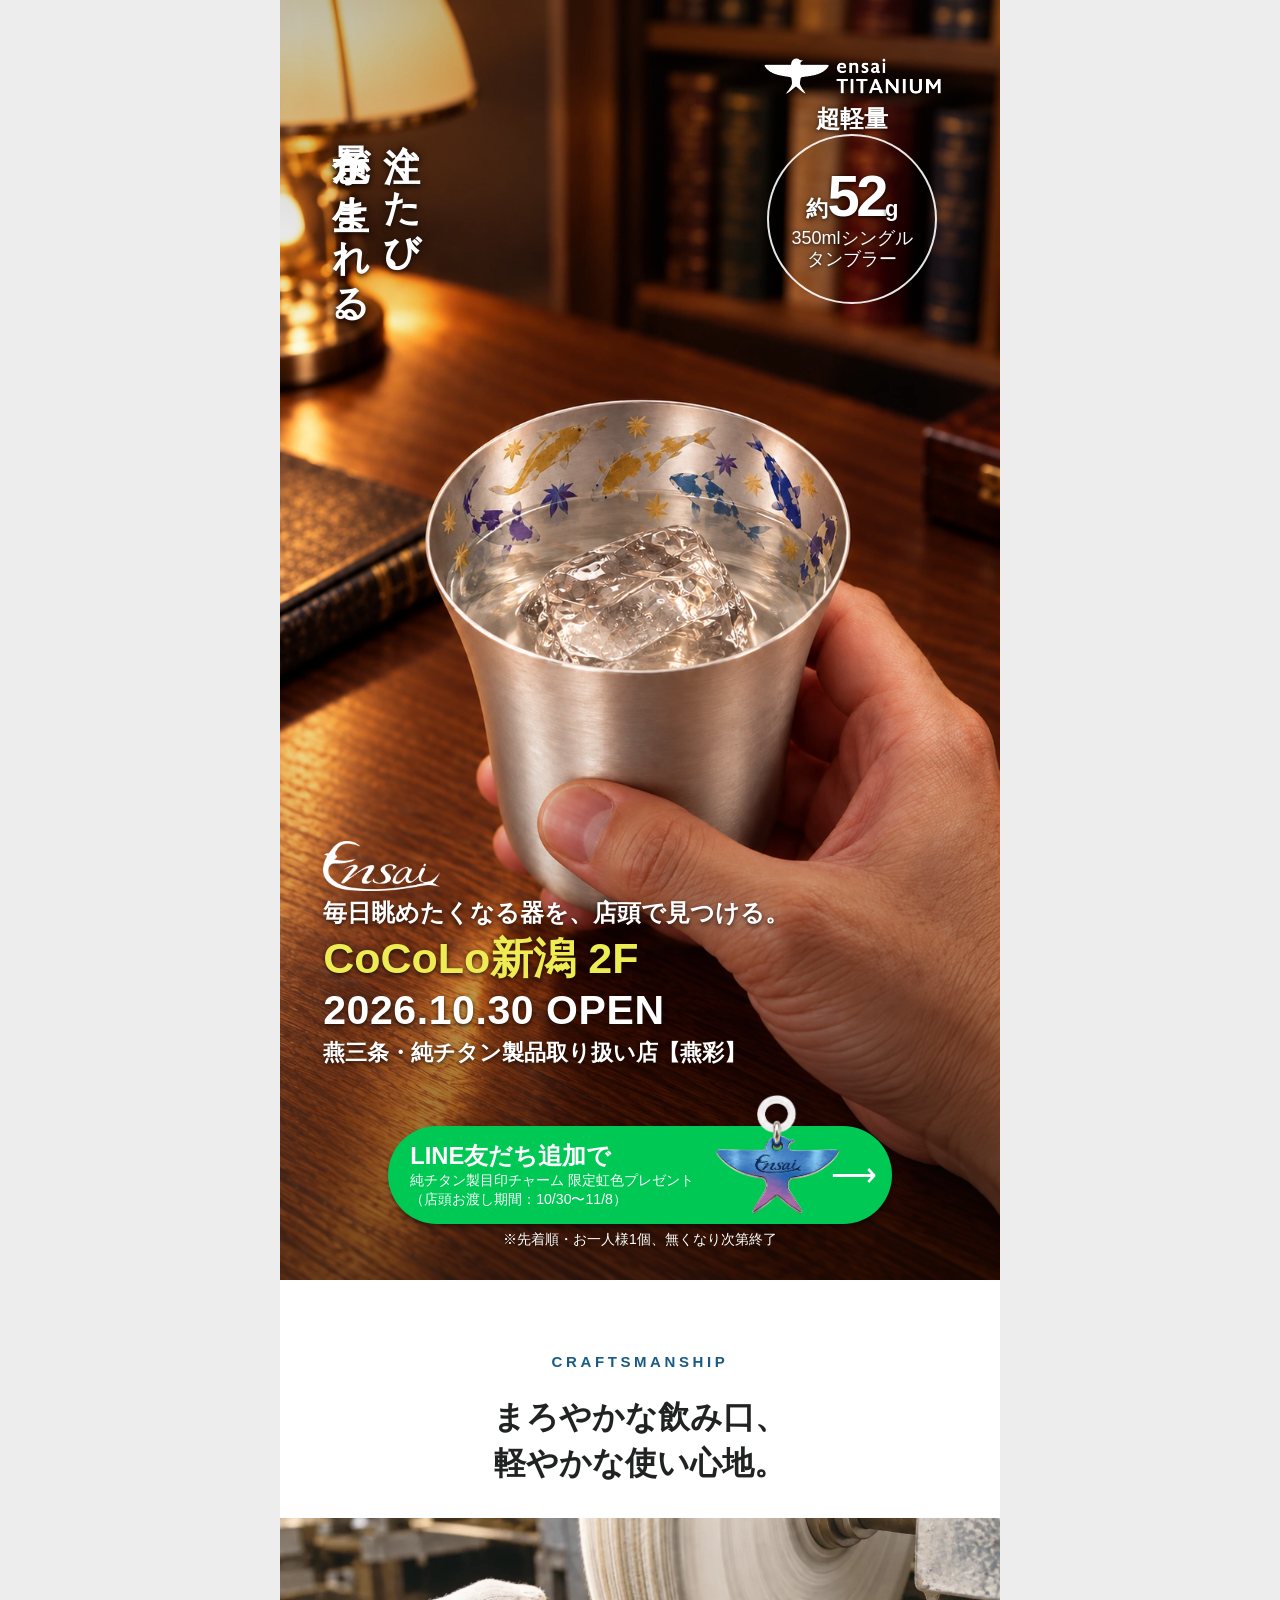
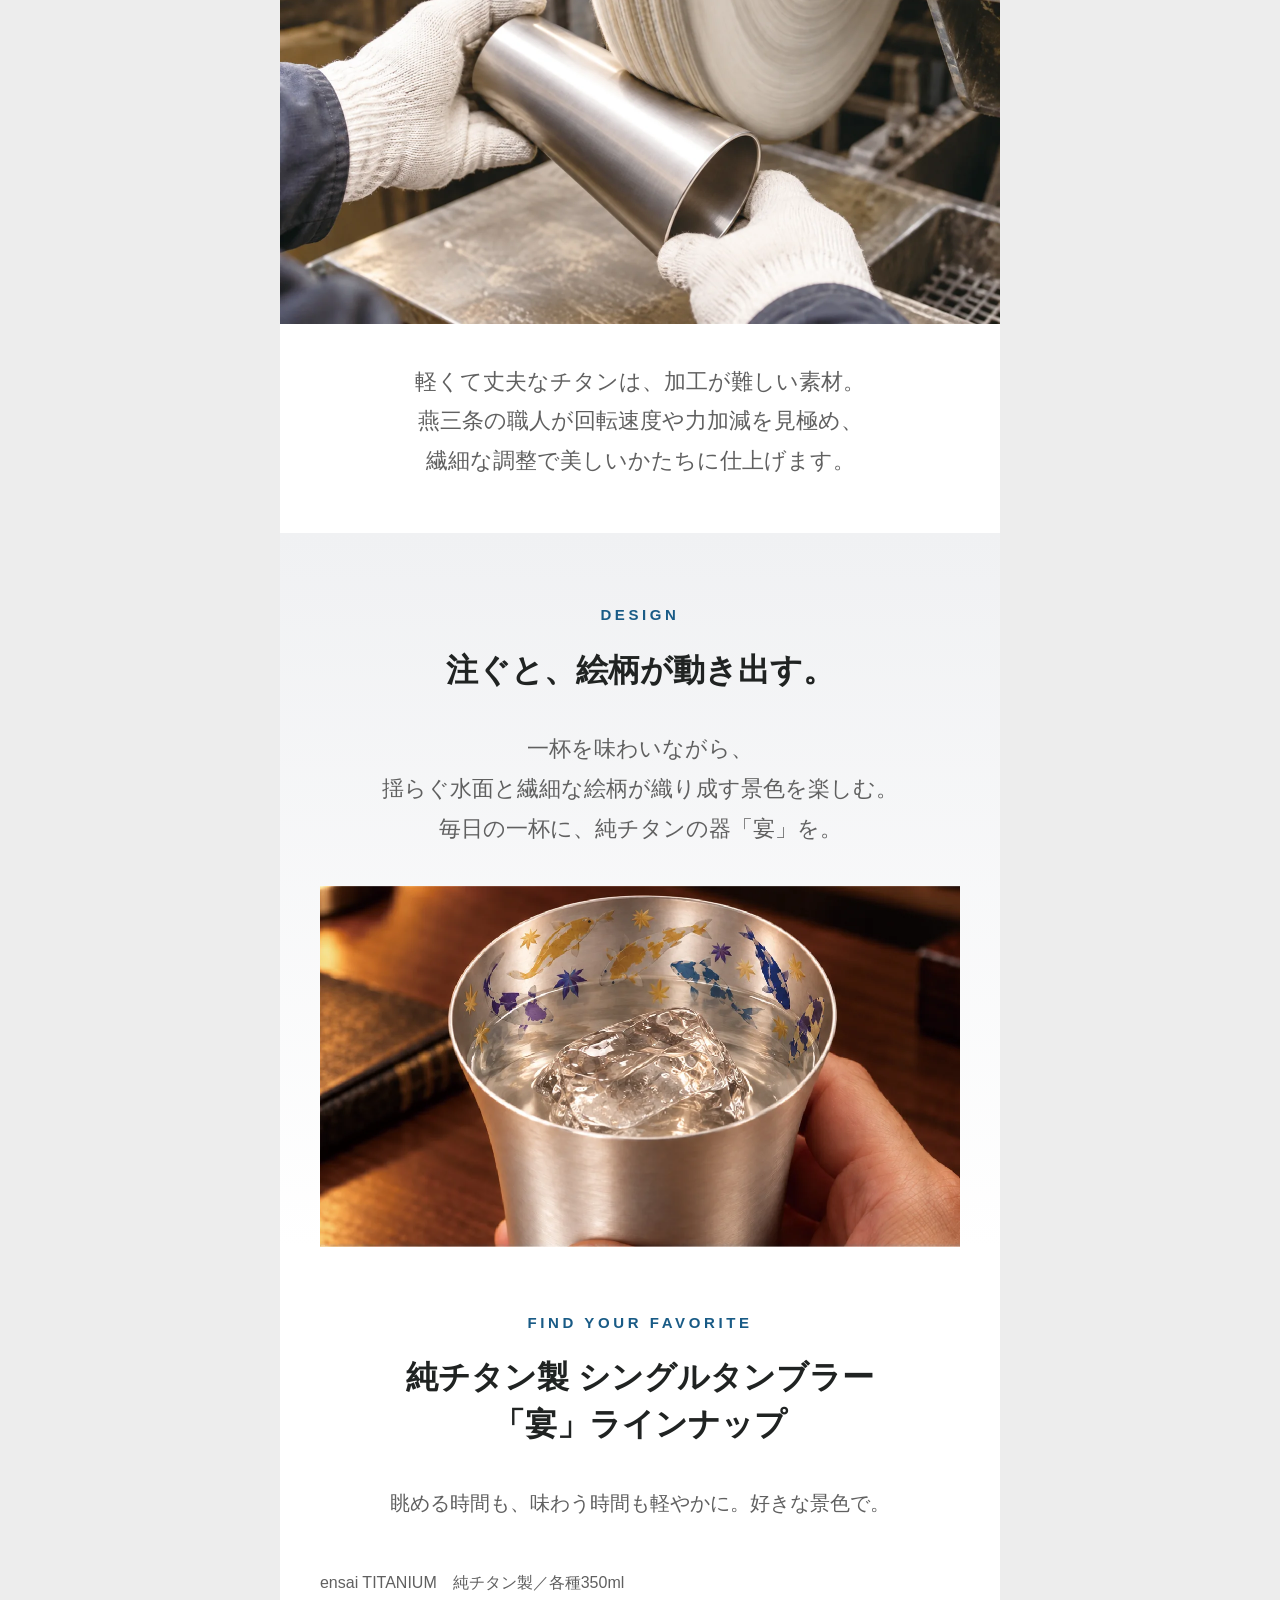
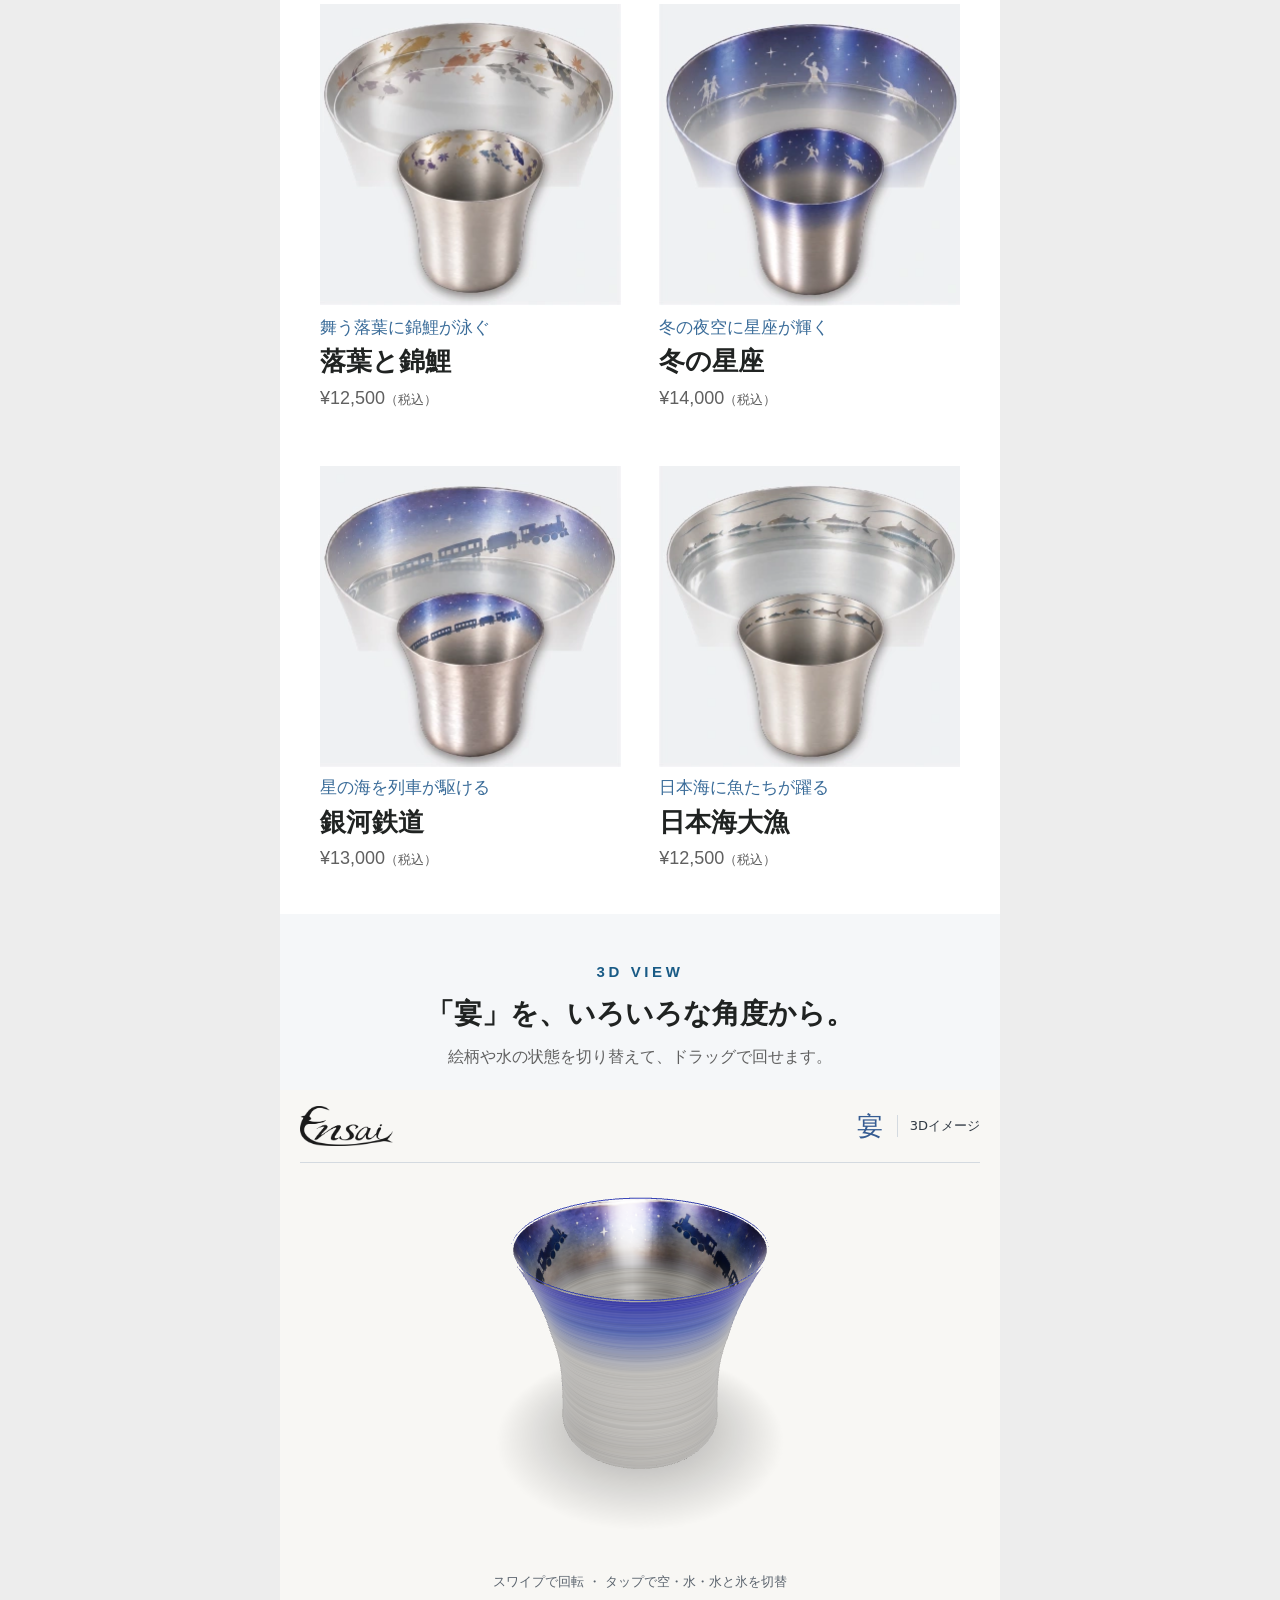
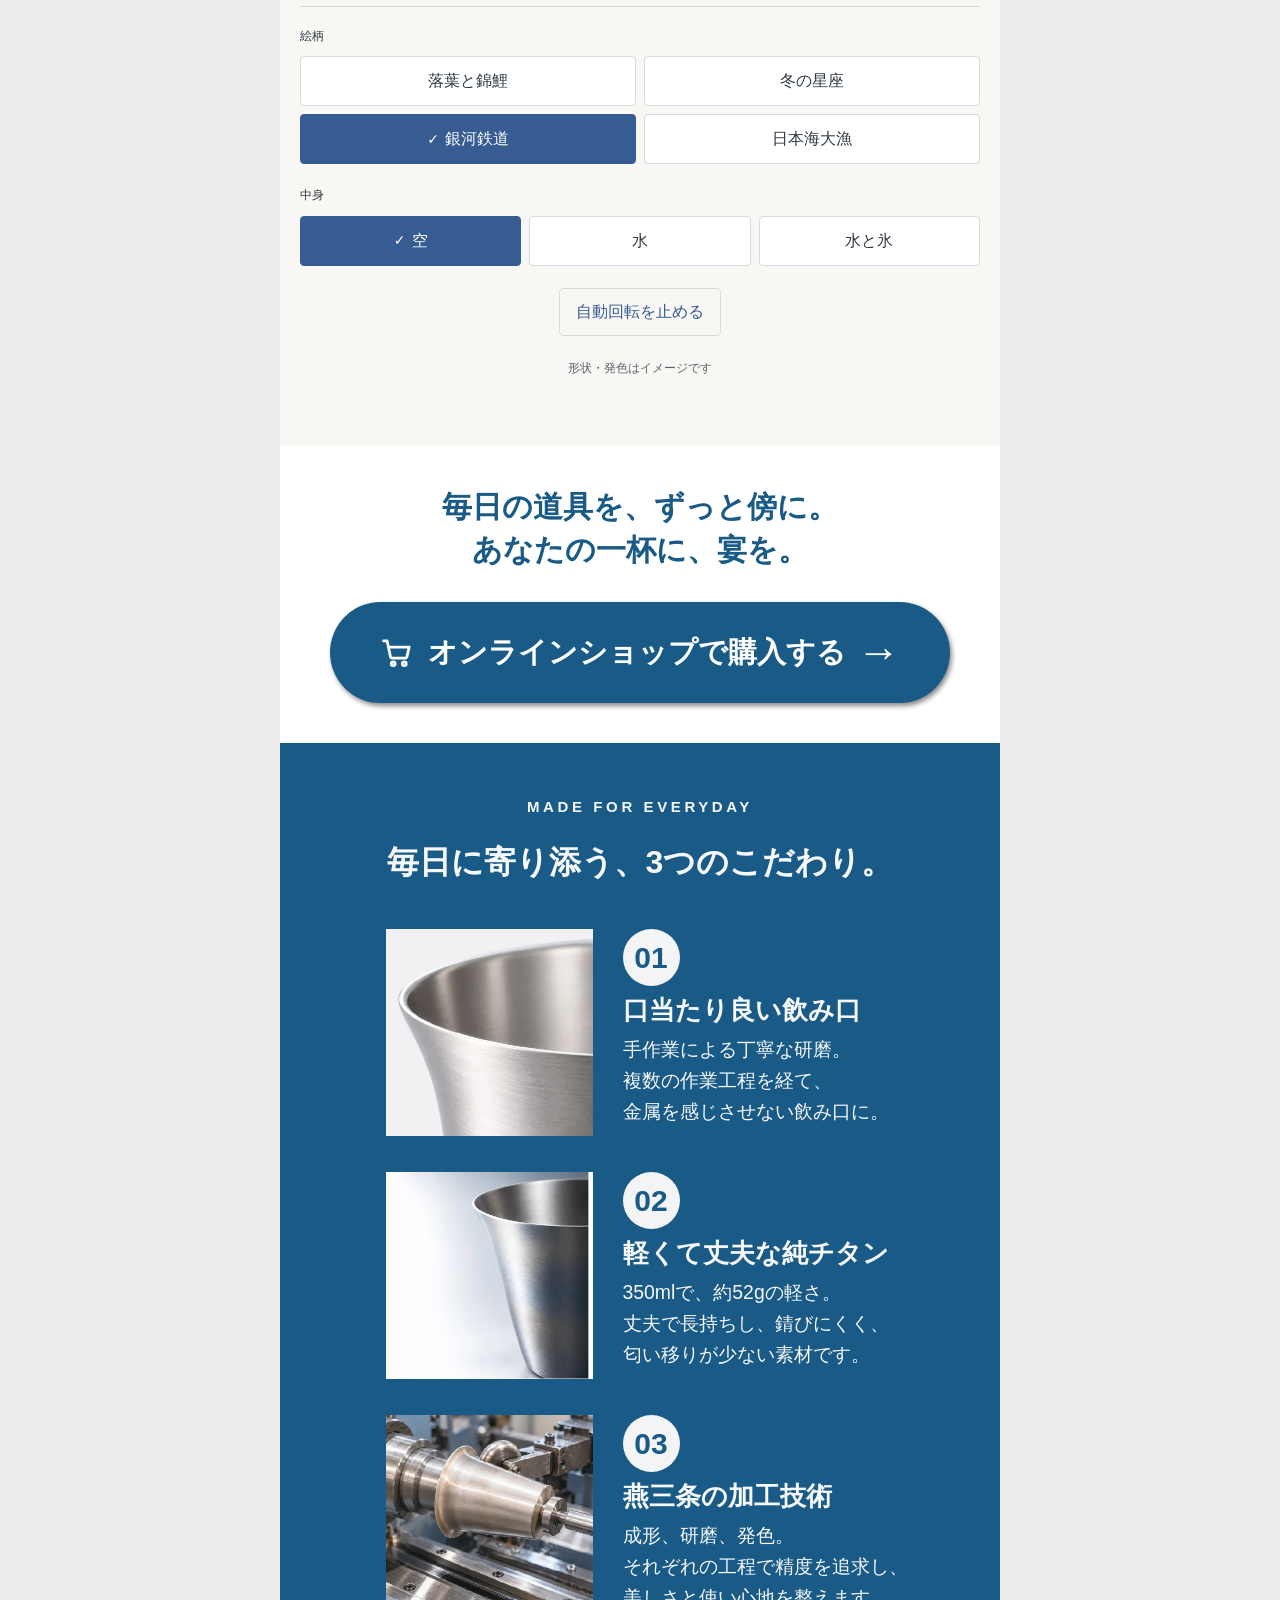
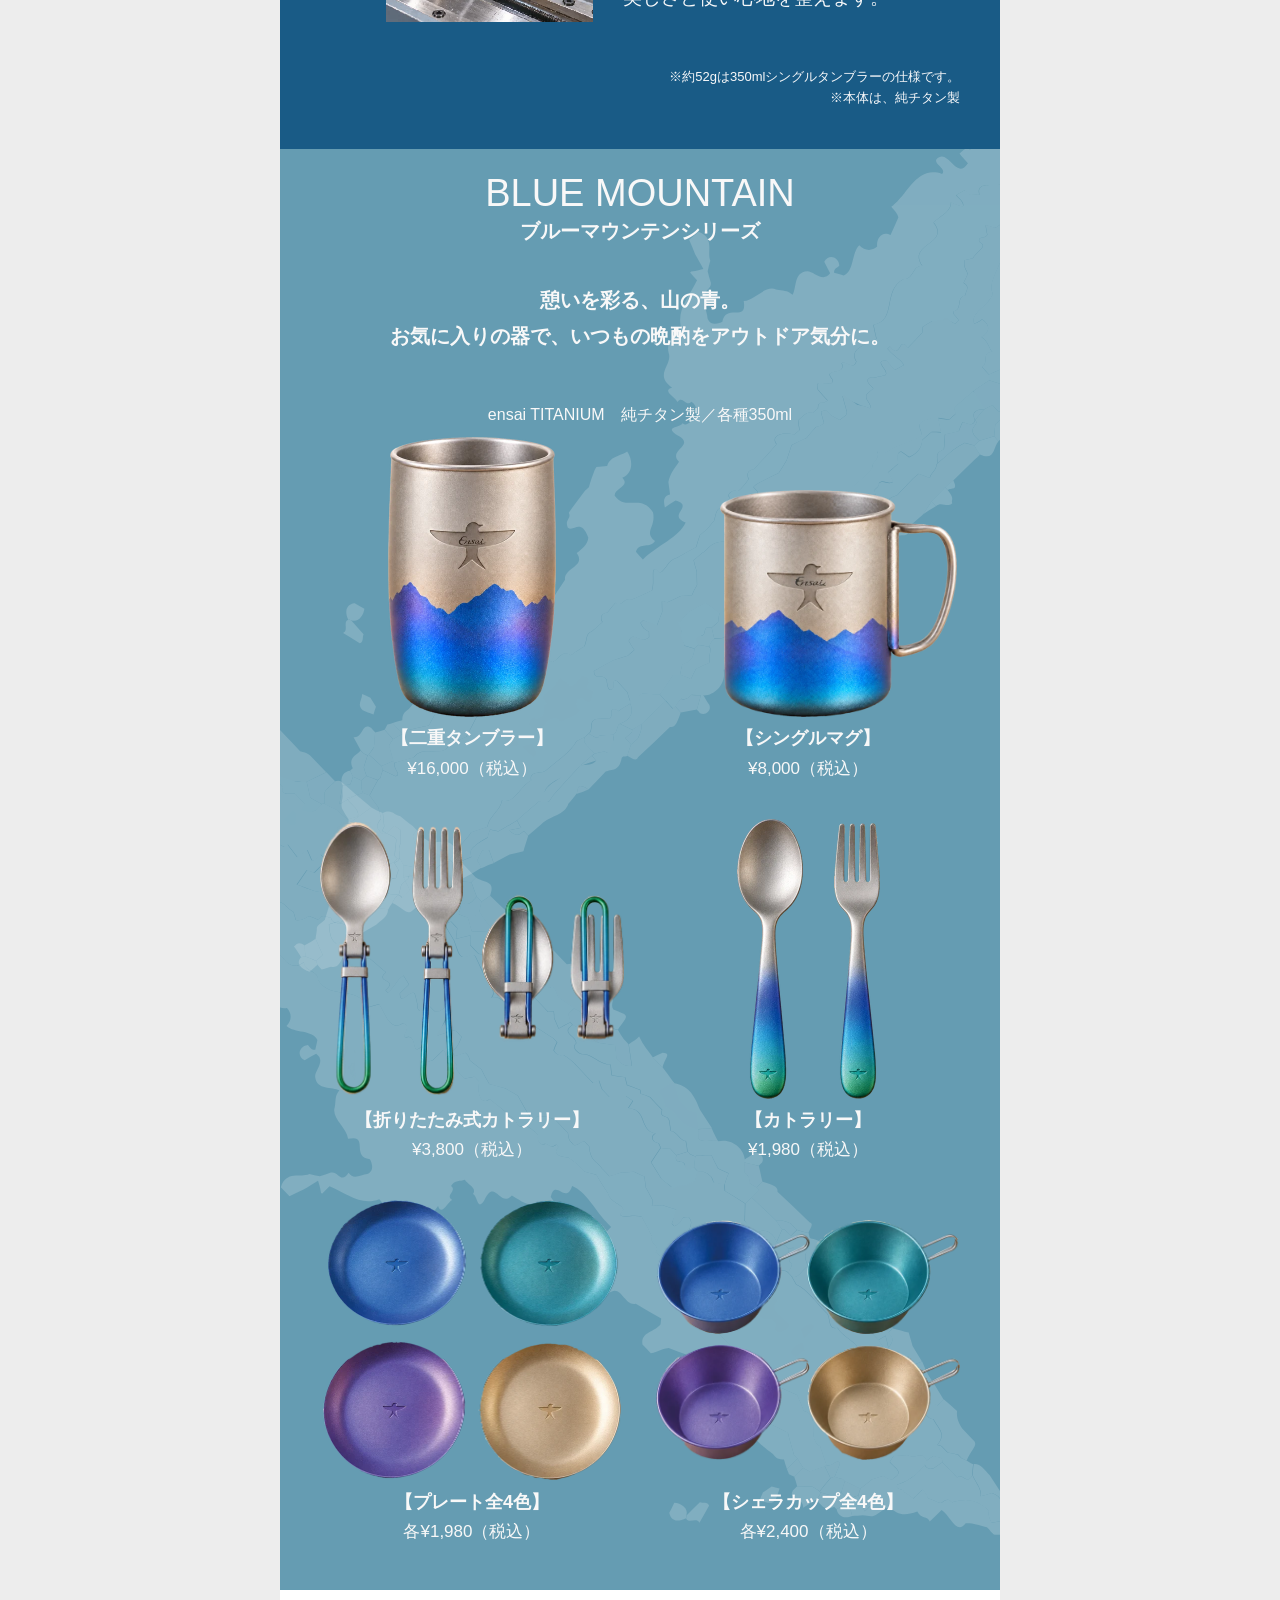
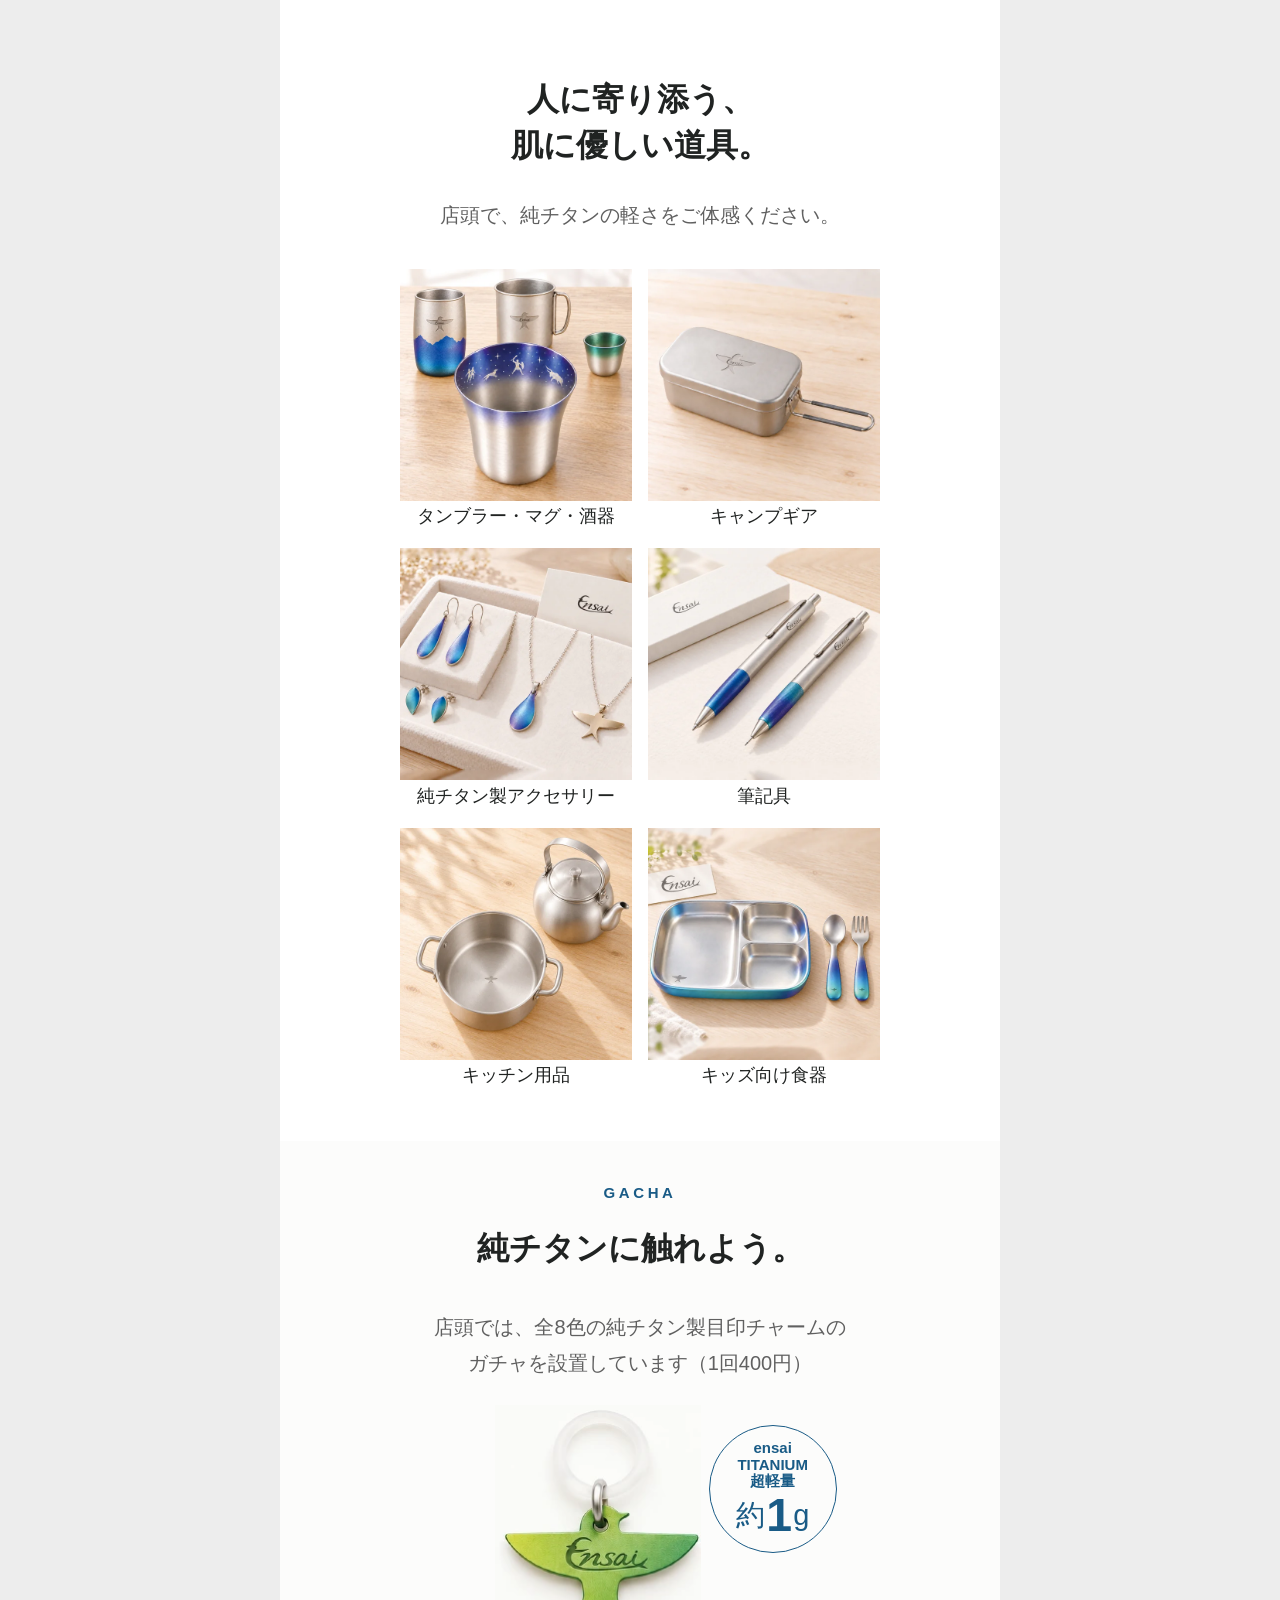
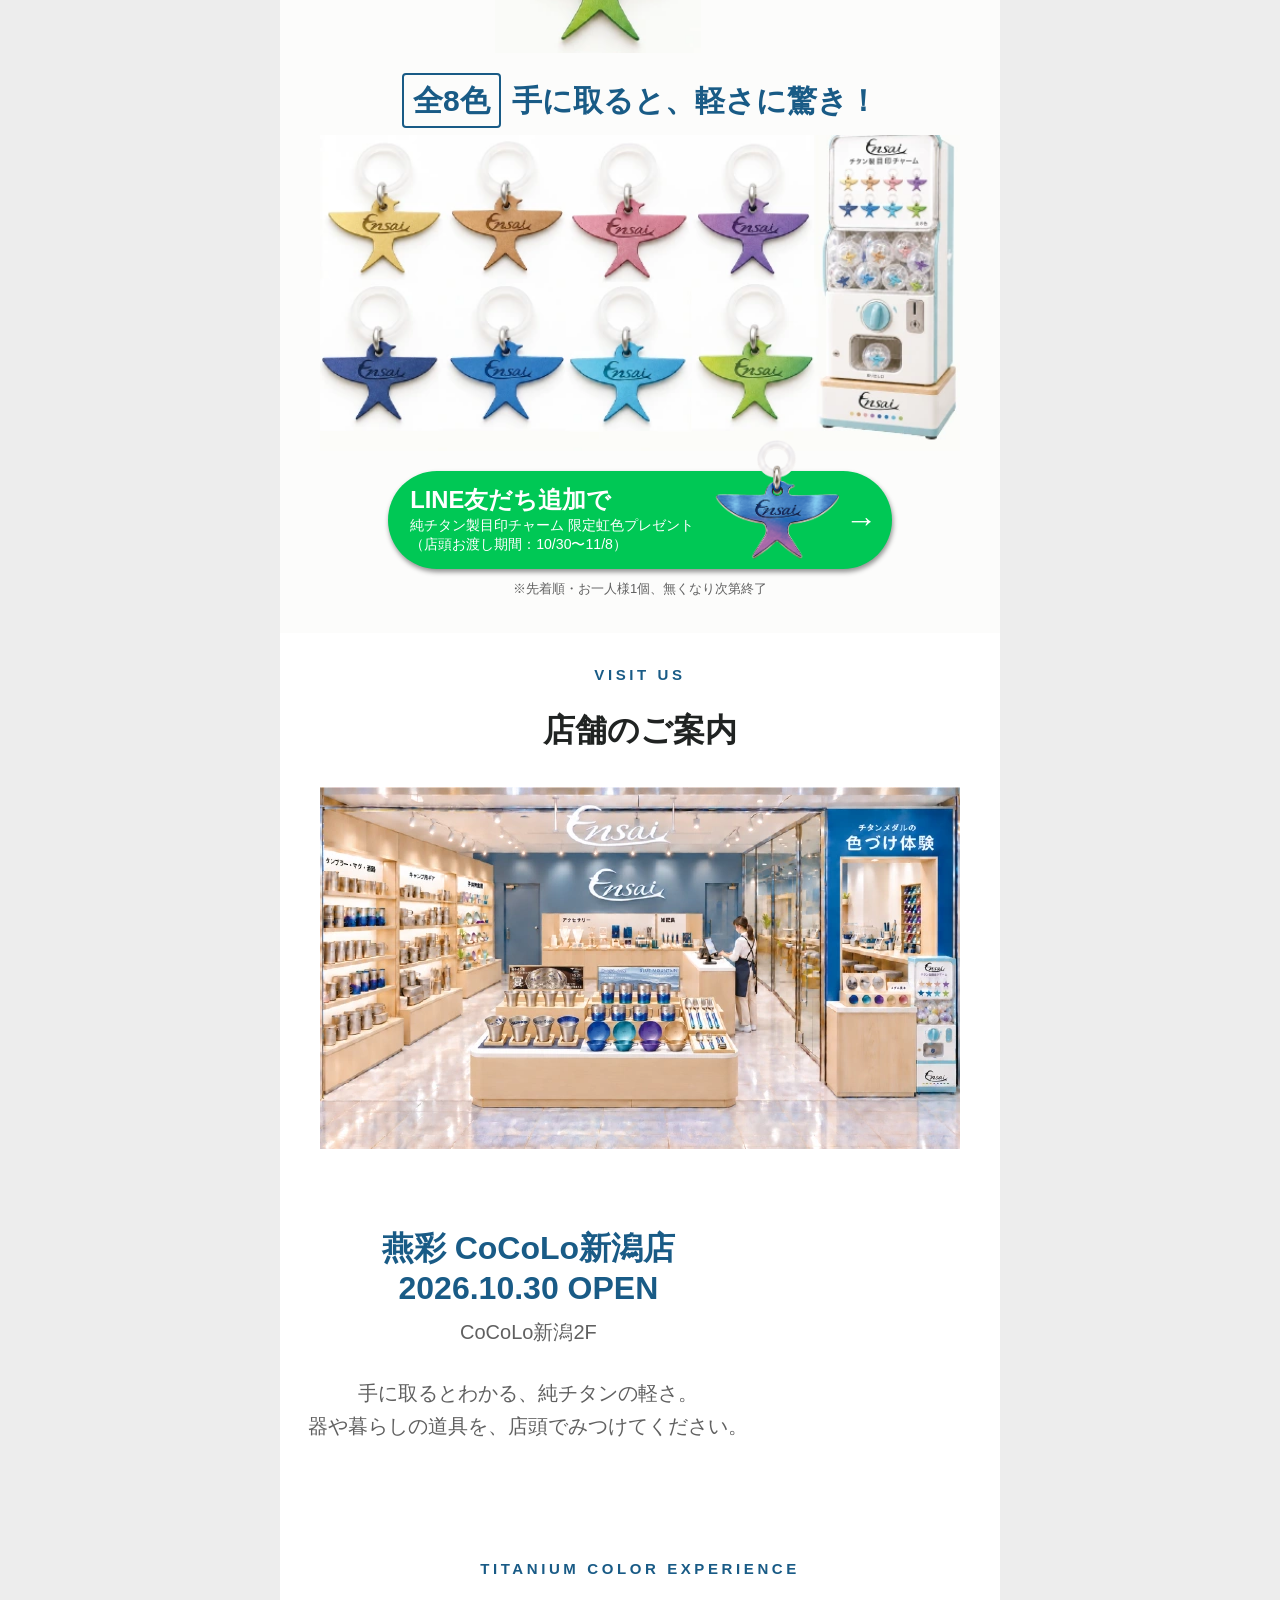
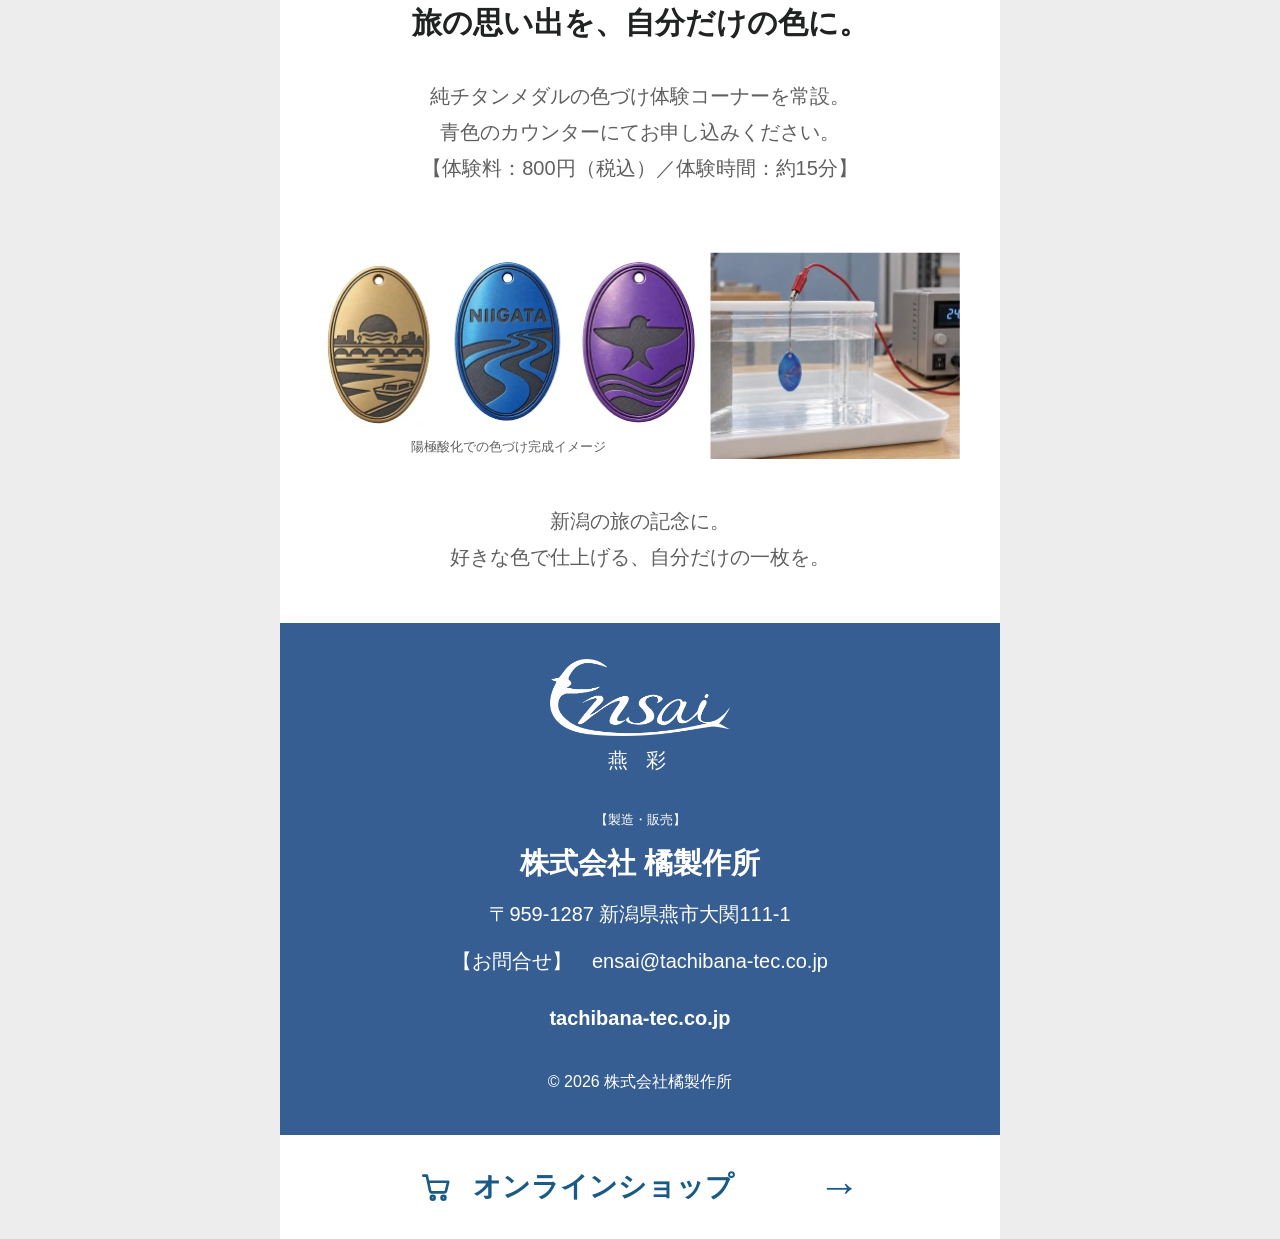
==== commit 4557cde1: "こだわり3点の写真を差し替え" ====
--- a/index.html
+++ b/index.html
@@ -22,4 +22,4 @@
     </button>
     <p class="fine center">※先着順・お一人様1個、無くなり次第終了</p>
   </div>
-</section><section class="craft"><header class="section-title"><p class="eyebrow">CRAFTSMANSHIP</p><h2>まろやかな飲み口、<br>軽やかな使い心地。</h2></header><img src="assets/craft.webp?v=2" alt="職人がタンブラーの飲み口を研磨する様子" class="" loading="lazy" width="1440" height="812"><p class="copy">軽くて丈夫なチタンは、加工が難しい素材。<br>燕三条の職人が回転速度や力加減を見極め、<br>繊細な調整で美しいかたちに仕上げます。</p></section><section class="design pad"><header class="section-title"><p class="eyebrow">DESIGN</p><h2>注ぐと、絵柄が動き出す。</h2></header><p class="copy">一杯を味わいながら、<br>揺らぐ水面と繊細な絵柄が織り成す景色を楽しむ。<br>毎日の一杯に、純チタンの器「宴」を。</p><img src="assets/scene.webp?v=2" alt="氷と水を注いだ、落葉と錦鯉の宴タンブラー" class="" loading="lazy" width="1278" height="721"></section><section class="lineup pad" id="utage"><header class="section-title"><p class="eyebrow">FIND YOUR FAVORITE</p><h2>純チタン製 シングルタンブラー<br>「宴」ラインナップ</h2></header><p class="copy compact">眺める時間も、味わう時間も軽やかに。好きな景色で。</p><p class="spec">ensai TITANIUM　純チタン製／各種350ml</p><div class="product-grid"><article class="product"><img src="assets/koi.webp" alt="落葉と錦鯉" class="" loading="lazy" width="300" height="301"><p class="tag">舞う落葉に錦鯉が泳ぐ</p><h3>落葉と錦鯉</h3><p class="price">¥12,500<small>（税込）</small></p></article><article class="product"><img src="assets/stars.webp" alt="冬の星座" class="" loading="lazy" width="300" height="301"><p class="tag">冬の夜空に星座が輝く</p><h3>冬の星座</h3><p class="price">¥14,000<small>（税込）</small></p></article><article class="product"><img src="assets/train.webp" alt="銀河鉄道" class="" loading="lazy" width="300" height="300"><p class="tag">星の海を列車が駆ける</p><h3>銀河鉄道</h3><p class="price">¥13,000<small>（税込）</small></p></article><article class="product"><img src="assets/fish.webp" alt="日本海大漁" class="" loading="lazy" width="300" height="300"><p class="tag">日本海に魚たちが躍る</p><h3>日本海大漁</h3><p class="price">¥12,500<small>（税込）</small></p></article></div></section><section class="viewer-section" aria-labelledby="viewer-title"><p class="eyebrow">3D VIEW</p><h2 id="viewer-title">「宴」を、いろいろな角度から。</h2><p class="viewer-help">絵柄や水の状態を切り替えて、ドラッグで回せます。</p><iframe src="viewer.html" title="宴タンブラーの3D見本。4種類の絵柄、空・水・水と氷を切り替えられます" loading="lazy"></iframe></section><section class="purchase"><h2>毎日の道具を、ずっと傍に。<br>あなたの一杯に、宴を。</h2><button type="button" class="cta shop" data-destination="shop"><span class="shop-label"><svg class="cart-icon" aria-hidden="true" viewBox="0 0 24 24" width="1em" height="1em" fill="none" stroke="currentColor" stroke-width="2" stroke-linecap="round" stroke-linejoin="round"><path d="M2.5 3.5h2.6l2.4 11.2a1.6 1.6 0 0 0 1.6 1.3h8.7a1.6 1.6 0 0 0 1.6-1.2l1.6-6.8H6.1"/><circle cx="9.5" cy="20" r="1.4"/><circle cx="17.5" cy="20" r="1.4"/></svg>オンラインショップで購入する</span><span class="arrow" aria-hidden="true">→</span></button></section><section class="features"><header class="section-title"><p class="eyebrow">MADE FOR EVERYDAY</p><h2>毎日に寄り添う、3つのこだわり。</h2></header><article class="feature"><img src="assets/rim.webp" alt="口当たり良い飲み口" class="" loading="lazy" width="203" height="203"><div><span class="number">01</span><h3>口当たり良い飲み口</h3><p>手作業による丁寧な研磨。<br>複数の作業工程を経て、<br>金属を感じさせない飲み口に。</p></div></article><article class="feature"><img src="assets/light.webp" alt="軽くて丈夫な純チタン" class="" loading="lazy" width="198" height="203"><div><span class="number">02</span><h3>軽くて丈夫な純チタン</h3><p>350mlで、約52gの軽さ。<br>丈夫で長持ちし、錆びにくく、<br>匂い移りが少ない素材です。</p></div></article><article class="feature"><img src="assets/lathe.webp" alt="燕三条の加工技術" class="" loading="lazy" width="203" height="203"><div><span class="number">03</span><h3>燕三条の加工技術</h3><p>成形、研磨、発色。<br>それぞれの工程で精度を追求し、<br>美しさと使い心地を整えます。</p></div></article><p class="fine feature-note">※約52gは350mlシングルタンブラーの仕様です。<br>※本体は、純チタン製</p></section><section class="mountain pad"><h2>BLUE MOUNTAIN</h2><p class="subtitle">ブルーマウンテンシリーズ</p><p class="copy compact"><strong>憩いを彩る、山の青。<br>お気に入りの器で、いつもの晩酌をアウトドア気分に。</strong></p><p class="spec center">ensai TITANIUM　純チタン製／各種350ml</p><div class="mountain-grid"><article><img src="assets/mountain-tumbler.webp?v=2" alt="二重タンブラー" class="" loading="lazy" width="335" height="560"><h3>【二重タンブラー】</h3><p>¥16,000（税込）</p></article><article><img src="assets/mountain-mug.webp?v=2" alt="シングルマグ" class="" loading="lazy" width="586" height="560"><h3>【シングルマグ】</h3><p>¥8,000（税込）</p></article><article><img src="assets/folding.webp?v=2" alt="折りたたみ式カトラリー" class="" loading="lazy" width="625" height="560"><h3>【折りたたみ式カトラリー】</h3><p>¥3,800（税込）</p></article><article><img src="assets/cutlery.webp?v=2" alt="カトラリー" class="" loading="lazy" width="286" height="560"><h3>【カトラリー】</h3><p>¥1,980（税込）</p></article><article><img src="assets/plates.webp?v=4" alt="プレート全4色" class="" loading="lazy" width="597" height="560"><h3>【プレート全4色】</h3><p>各¥1,980（税込）</p></article><article><img src="assets/cups.webp?v=4" alt="シェラカップ全4色" class="" loading="lazy" width="640" height="505"><h3>【シェラカップ全4色】</h3><p>各¥2,400（税込）</p></article></div></section><section class="more pad"><header class="section-title"><p class="eyebrow">MORE TITANIUM</p><h2>人に寄り添う、<br>肌に優しい道具。</h2></header><p class="copy compact">店頭で、純チタンの軽さをご体感ください。</p><div class="category-grid"><figure><img src="assets/category-cups.webp?v=2" alt="タンブラー・マグ・酒器" class="" loading="lazy" width="600" height="600"><figcaption>タンブラー・マグ・酒器</figcaption></figure><figure><img src="assets/category-camp.webp?v=2" alt="キャンプギア" class="" loading="lazy" width="600" height="600"><figcaption>キャンプギア</figcaption></figure><figure><img src="assets/category-jewelry.webp?v=2" alt="純チタン製アクセサリー" class="" loading="lazy" width="600" height="600"><figcaption>純チタン製アクセサリー</figcaption></figure><figure><img src="assets/category-pens.webp?v=2" alt="筆記具" class="" loading="lazy" width="600" height="600"><figcaption>筆記具</figcaption></figure><figure><img src="assets/category-kitchen.webp?v=2" alt="キッチン用品" class="" loading="lazy" width="600" height="600"><figcaption>キッチン用品</figcaption></figure><figure><img src="assets/category-kids.webp?v=2" alt="キッズ向け食器" class="" loading="lazy" width="600" height="600"><figcaption>キッズ向け食器</figcaption></figure></div></section><section class="gacha pad"><header class="section-title"><p class="eyebrow">GACHA</p><h2>純チタンに触れよう。</h2></header><p class="copy compact">店頭では、全8色の純チタン製目印チャームの<br>ガチャを設置しています（1回400円）</p><div class="charm"><img src="assets/gacha-main.webp" alt="黄緑色の純チタン製目印チャーム" class="" loading="lazy" width="208" height="250"><div class="weight"><span>ensai<br>TITANIUM<br>超軽量</span><p>約<strong>1</strong>g</p></div></div><h3 class="gacha-heading"><span>全8色</span> 手に取ると、軽さに驚き！</h3><img src="assets/gacha-all.webp" alt="全8色のチャームと店頭のガチャ" class="" loading="lazy" width="606" height="299"><button type="button" class="line-art" data-destination="line" aria-label="LINE友だち追加で純チタン製目印チャーム 限定虹色プレゼント。店頭お渡し期間10月30日〜11月8日"><img class="line-banner" src="assets/line-gift.webp" alt="LINE友だち追加で、純チタン製目印チャーム 限定虹色プレゼント。店頭お渡し期間10/30〜11/8" width="561" height="150" loading="lazy"><span class="line-copy"><strong>LINE友だち追加で</strong><small><span class="line-benefit">純チタン製目印チャーム</span> <span class="line-benefit">限定虹色プレゼント</span><br><span class="line-date">（店頭お渡し期間：<span class="nowrap">10/30〜11/8）</span></span></small></span><img class="hero-gift" src="assets/swallow-charm-large.png" alt="" width="140" height="140" loading="lazy"><span class="arrow" aria-hidden="true">→</span></button><p class="fine center">※先着順・お一人様1個、無くなり次第終了</p></section><section class="visit pad"><header class="section-title"><p class="eyebrow">VISIT US</p><h2>店舗のご案内</h2></header><img src="assets/store.webp" alt="燕彩 CoCoLo新潟店の店舗イメージ" class="" loading="lazy" width="640" height="362"><div class="store-intro"><div><h3>燕彩 CoCoLo新潟店<br>2026.10.30 OPEN</h3><p>CoCoLo新潟2F</p><p>手に取るとわかる、純チタンの軽さ。<br>器や暮らしの道具を、店頭でみつけてください。</p></div><img src="assets/store-cups.webp" alt="店頭に並ぶ宴タンブラー" class="" loading="lazy" width="343" height="343"></div></section><section class="experience pad"><header class="section-title"><p class="eyebrow">TITANIUM COLOR EXPERIENCE</p><h2>旅の思い出を、自分だけの色に。</h2></header><p class="copy compact">純チタンメダルの色づけ体験コーナーを常設。<br>青色のカウンターにてお申し込みください。<br>【体験料：800円（税込）／体験時間：約15分】</p><div class="experience-images"><figure><img src="assets/medals.webp" alt="金色、青色、紫色に色づけした3種類のチタンメダル" class="" loading="lazy" width="376" height="180"><figcaption>陽極酸化での色づけ完成イメージ</figcaption></figure><img src="assets/color-experience.webp" alt="水槽でチタンメダルに色をつける様子" class="" loading="lazy" width="251" height="208"></div><p class="copy compact">新潟の旅の記念に。<br>好きな色で仕上げる、自分だけの一枚を。</p></section><footer><img src="assets/ensai-white.webp" alt="Ensai" class="footer-logo" loading="lazy" width="1348" height="578"><p class="footer-brand">燕 彩</p><p class="fine">【製造・販売】</p><h2>株式会社 橘製作所</h2><p>〒959-1287 新潟県燕市大関111-1</p><p>【お問合せ】　ensai@tachibana-tec.co.jp</p><p class="company-domain">tachibana-tec.co.jp</p><p class="copyright">© 2026 株式会社橘製作所</p></footer><button type="button" class="bottom-shop" data-destination="shop"><span class="shop-label"><svg class="cart-icon" aria-hidden="true" viewBox="0 0 24 24" width="1em" height="1em" fill="none" stroke="currentColor" stroke-width="2" stroke-linecap="round" stroke-linejoin="round"><path d="M2.5 3.5h2.6l2.4 11.2a1.6 1.6 0 0 0 1.6 1.3h8.7a1.6 1.6 0 0 0 1.6-1.2l1.6-6.8H6.1"/><circle cx="9.5" cy="20" r="1.4"/><circle cx="17.5" cy="20" r="1.4"/></svg>オンラインショップ</span> <span aria-hidden="true">→</span></button></main><dialog id="link-notice"><h2>リンク先は準備中です</h2><p id="notice-copy"></p><button type="button" id="close-notice">閉じる</button></dialog><script src="config.js"></script><script src="app.js"></script><script src="motion.js" defer></script></body></html>+</section><section class="craft"><header class="section-title"><p class="eyebrow">CRAFTSMANSHIP</p><h2>まろやかな飲み口、<br>軽やかな使い心地。</h2></header><img src="assets/craft.webp?v=2" alt="職人がタンブラーの飲み口を研磨する様子" class="" loading="lazy" width="1440" height="812"><p class="copy">軽くて丈夫なチタンは、加工が難しい素材。<br>燕三条の職人が回転速度や力加減を見極め、<br>繊細な調整で美しいかたちに仕上げます。</p></section><section class="design pad"><header class="section-title"><p class="eyebrow">DESIGN</p><h2>注ぐと、絵柄が動き出す。</h2></header><p class="copy">一杯を味わいながら、<br>揺らぐ水面と繊細な絵柄が織り成す景色を楽しむ。<br>毎日の一杯に、純チタンの器「宴」を。</p><img src="assets/scene.webp?v=2" alt="氷と水を注いだ、落葉と錦鯉の宴タンブラー" class="" loading="lazy" width="1278" height="721"></section><section class="lineup pad" id="utage"><header class="section-title"><p class="eyebrow">FIND YOUR FAVORITE</p><h2>純チタン製 シングルタンブラー<br>「宴」ラインナップ</h2></header><p class="copy compact">眺める時間も、味わう時間も軽やかに。好きな景色で。</p><p class="spec">ensai TITANIUM　純チタン製／各種350ml</p><div class="product-grid"><article class="product"><img src="assets/koi.webp" alt="落葉と錦鯉" class="" loading="lazy" width="300" height="301"><p class="tag">舞う落葉に錦鯉が泳ぐ</p><h3>落葉と錦鯉</h3><p class="price">¥12,500<small>（税込）</small></p></article><article class="product"><img src="assets/stars.webp" alt="冬の星座" class="" loading="lazy" width="300" height="301"><p class="tag">冬の夜空に星座が輝く</p><h3>冬の星座</h3><p class="price">¥14,000<small>（税込）</small></p></article><article class="product"><img src="assets/train.webp" alt="銀河鉄道" class="" loading="lazy" width="300" height="300"><p class="tag">星の海を列車が駆ける</p><h3>銀河鉄道</h3><p class="price">¥13,000<small>（税込）</small></p></article><article class="product"><img src="assets/fish.webp" alt="日本海大漁" class="" loading="lazy" width="300" height="300"><p class="tag">日本海に魚たちが躍る</p><h3>日本海大漁</h3><p class="price">¥12,500<small>（税込）</small></p></article></div></section><section class="viewer-section" aria-labelledby="viewer-title"><p class="eyebrow">3D VIEW</p><h2 id="viewer-title">「宴」を、いろいろな角度から。</h2><p class="viewer-help">絵柄や水の状態を切り替えて、ドラッグで回せます。</p><iframe src="viewer.html" title="宴タンブラーの3D見本。4種類の絵柄、空・水・水と氷を切り替えられます" loading="lazy"></iframe></section><section class="purchase"><h2>毎日の道具を、ずっと傍に。<br>あなたの一杯に、宴を。</h2><button type="button" class="cta shop" data-destination="shop"><span class="shop-label"><svg class="cart-icon" aria-hidden="true" viewBox="0 0 24 24" width="1em" height="1em" fill="none" stroke="currentColor" stroke-width="2" stroke-linecap="round" stroke-linejoin="round"><path d="M2.5 3.5h2.6l2.4 11.2a1.6 1.6 0 0 0 1.6 1.3h8.7a1.6 1.6 0 0 0 1.6-1.2l1.6-6.8H6.1"/><circle cx="9.5" cy="20" r="1.4"/><circle cx="17.5" cy="20" r="1.4"/></svg>オンラインショップで購入する</span><span class="arrow" aria-hidden="true">→</span></button></section><section class="features"><header class="section-title"><p class="eyebrow">MADE FOR EVERYDAY</p><h2>毎日に寄り添う、3つのこだわり。</h2></header><article class="feature"><img src="assets/rim.webp?v=2" alt="口当たり良い飲み口" class="" loading="lazy" width="406" height="406"><div><span class="number">01</span><h3>口当たり良い飲み口</h3><p>手作業による丁寧な研磨。<br>複数の作業工程を経て、<br>金属を感じさせない飲み口に。</p></div></article><article class="feature"><img src="assets/light.webp?v=2" alt="軽くて丈夫な純チタン" class="" loading="lazy" width="406" height="406"><div><span class="number">02</span><h3>軽くて丈夫な純チタン</h3><p>350mlで、約52gの軽さ。<br>丈夫で長持ちし、錆びにくく、<br>匂い移りが少ない素材です。</p></div></article><article class="feature"><img src="assets/lathe.webp?v=2" alt="燕三条の加工技術" class="" loading="lazy" width="406" height="406"><div><span class="number">03</span><h3>燕三条の加工技術</h3><p>成形、研磨、発色。<br>それぞれの工程で精度を追求し、<br>美しさと使い心地を整えます。</p></div></article><p class="fine feature-note">※約52gは350mlシングルタンブラーの仕様です。<br>※本体は、純チタン製</p></section><section class="mountain pad"><h2>BLUE MOUNTAIN</h2><p class="subtitle">ブルーマウンテンシリーズ</p><p class="copy compact"><strong>憩いを彩る、山の青。<br>お気に入りの器で、いつもの晩酌をアウトドア気分に。</strong></p><p class="spec center">ensai TITANIUM　純チタン製／各種350ml</p><div class="mountain-grid"><article><img src="assets/mountain-tumbler.webp?v=2" alt="二重タンブラー" class="" loading="lazy" width="335" height="560"><h3>【二重タンブラー】</h3><p>¥16,000（税込）</p></article><article><img src="assets/mountain-mug.webp?v=2" alt="シングルマグ" class="" loading="lazy" width="586" height="560"><h3>【シングルマグ】</h3><p>¥8,000（税込）</p></article><article><img src="assets/folding.webp?v=2" alt="折りたたみ式カトラリー" class="" loading="lazy" width="625" height="560"><h3>【折りたたみ式カトラリー】</h3><p>¥3,800（税込）</p></article><article><img src="assets/cutlery.webp?v=2" alt="カトラリー" class="" loading="lazy" width="286" height="560"><h3>【カトラリー】</h3><p>¥1,980（税込）</p></article><article><img src="assets/plates.webp?v=4" alt="プレート全4色" class="" loading="lazy" width="597" height="560"><h3>【プレート全4色】</h3><p>各¥1,980（税込）</p></article><article><img src="assets/cups.webp?v=4" alt="シェラカップ全4色" class="" loading="lazy" width="640" height="505"><h3>【シェラカップ全4色】</h3><p>各¥2,400（税込）</p></article></div></section><section class="more pad"><header class="section-title"><p class="eyebrow">MORE TITANIUM</p><h2>人に寄り添う、<br>肌に優しい道具。</h2></header><p class="copy compact">店頭で、純チタンの軽さをご体感ください。</p><div class="category-grid"><figure><img src="assets/category-cups.webp?v=2" alt="タンブラー・マグ・酒器" class="" loading="lazy" width="600" height="600"><figcaption>タンブラー・マグ・酒器</figcaption></figure><figure><img src="assets/category-camp.webp?v=2" alt="キャンプギア" class="" loading="lazy" width="600" height="600"><figcaption>キャンプギア</figcaption></figure><figure><img src="assets/category-jewelry.webp?v=2" alt="純チタン製アクセサリー" class="" loading="lazy" width="600" height="600"><figcaption>純チタン製アクセサリー</figcaption></figure><figure><img src="assets/category-pens.webp?v=2" alt="筆記具" class="" loading="lazy" width="600" height="600"><figcaption>筆記具</figcaption></figure><figure><img src="assets/category-kitchen.webp?v=2" alt="キッチン用品" class="" loading="lazy" width="600" height="600"><figcaption>キッチン用品</figcaption></figure><figure><img src="assets/category-kids.webp?v=2" alt="キッズ向け食器" class="" loading="lazy" width="600" height="600"><figcaption>キッズ向け食器</figcaption></figure></div></section><section class="gacha pad"><header class="section-title"><p class="eyebrow">GACHA</p><h2>純チタンに触れよう。</h2></header><p class="copy compact">店頭では、全8色の純チタン製目印チャームの<br>ガチャを設置しています（1回400円）</p><div class="charm"><img src="assets/gacha-main.webp" alt="黄緑色の純チタン製目印チャーム" class="" loading="lazy" width="208" height="250"><div class="weight"><span>ensai<br>TITANIUM<br>超軽量</span><p>約<strong>1</strong>g</p></div></div><h3 class="gacha-heading"><span>全8色</span> 手に取ると、軽さに驚き！</h3><img src="assets/gacha-all.webp" alt="全8色のチャームと店頭のガチャ" class="" loading="lazy" width="606" height="299"><button type="button" class="line-art" data-destination="line" aria-label="LINE友だち追加で純チタン製目印チャーム 限定虹色プレゼント。店頭お渡し期間10月30日〜11月8日"><img class="line-banner" src="assets/line-gift.webp" alt="LINE友だち追加で、純チタン製目印チャーム 限定虹色プレゼント。店頭お渡し期間10/30〜11/8" width="561" height="150" loading="lazy"><span class="line-copy"><strong>LINE友だち追加で</strong><small><span class="line-benefit">純チタン製目印チャーム</span> <span class="line-benefit">限定虹色プレゼント</span><br><span class="line-date">（店頭お渡し期間：<span class="nowrap">10/30〜11/8）</span></span></small></span><img class="hero-gift" src="assets/swallow-charm-large.png" alt="" width="140" height="140" loading="lazy"><span class="arrow" aria-hidden="true">→</span></button><p class="fine center">※先着順・お一人様1個、無くなり次第終了</p></section><section class="visit pad"><header class="section-title"><p class="eyebrow">VISIT US</p><h2>店舗のご案内</h2></header><img src="assets/store.webp" alt="燕彩 CoCoLo新潟店の店舗イメージ" class="" loading="lazy" width="640" height="362"><div class="store-intro"><div><h3>燕彩 CoCoLo新潟店<br>2026.10.30 OPEN</h3><p>CoCoLo新潟2F</p><p>手に取るとわかる、純チタンの軽さ。<br>器や暮らしの道具を、店頭でみつけてください。</p></div><img src="assets/store-cups.webp" alt="店頭に並ぶ宴タンブラー" class="" loading="lazy" width="343" height="343"></div></section><section class="experience pad"><header class="section-title"><p class="eyebrow">TITANIUM COLOR EXPERIENCE</p><h2>旅の思い出を、自分だけの色に。</h2></header><p class="copy compact">純チタンメダルの色づけ体験コーナーを常設。<br>青色のカウンターにてお申し込みください。<br>【体験料：800円（税込）／体験時間：約15分】</p><div class="experience-images"><figure><img src="assets/medals.webp" alt="金色、青色、紫色に色づけした3種類のチタンメダル" class="" loading="lazy" width="376" height="180"><figcaption>陽極酸化での色づけ完成イメージ</figcaption></figure><img src="assets/color-experience.webp" alt="水槽でチタンメダルに色をつける様子" class="" loading="lazy" width="251" height="208"></div><p class="copy compact">新潟の旅の記念に。<br>好きな色で仕上げる、自分だけの一枚を。</p></section><footer><img src="assets/ensai-white.webp" alt="Ensai" class="footer-logo" loading="lazy" width="1348" height="578"><p class="footer-brand">燕 彩</p><p class="fine">【製造・販売】</p><h2>株式会社 橘製作所</h2><p>〒959-1287 新潟県燕市大関111-1</p><p>【お問合せ】　ensai@tachibana-tec.co.jp</p><p class="company-domain">tachibana-tec.co.jp</p><p class="copyright">© 2026 株式会社橘製作所</p></footer><button type="button" class="bottom-shop" data-destination="shop"><span class="shop-label"><svg class="cart-icon" aria-hidden="true" viewBox="0 0 24 24" width="1em" height="1em" fill="none" stroke="currentColor" stroke-width="2" stroke-linecap="round" stroke-linejoin="round"><path d="M2.5 3.5h2.6l2.4 11.2a1.6 1.6 0 0 0 1.6 1.3h8.7a1.6 1.6 0 0 0 1.6-1.2l1.6-6.8H6.1"/><circle cx="9.5" cy="20" r="1.4"/><circle cx="17.5" cy="20" r="1.4"/></svg>オンラインショップ</span> <span aria-hidden="true">→</span></button></main><dialog id="link-notice"><h2>リンク先は準備中です</h2><p id="notice-copy"></p><button type="button" id="close-notice">閉じる</button></dialog><script src="config.js"></script><script src="app.js"></script><script src="motion.js" defer></script></body></html>
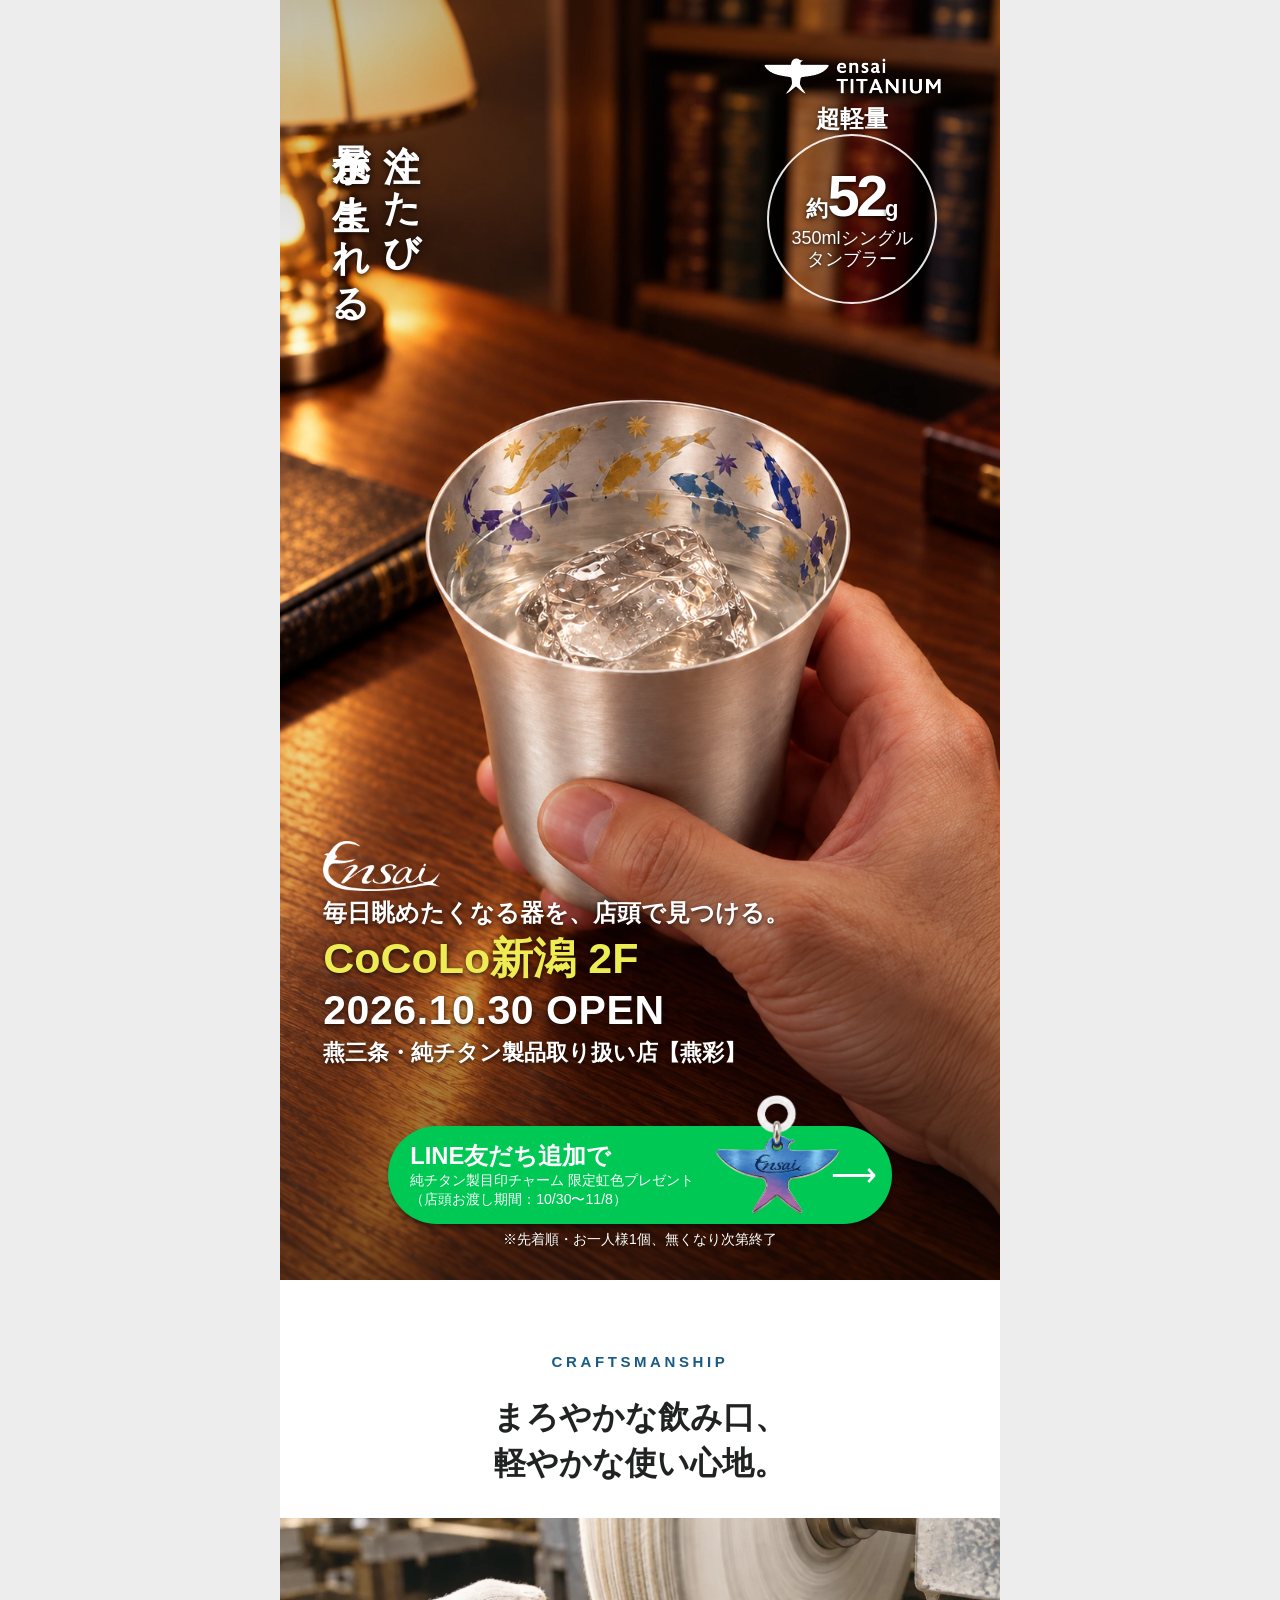
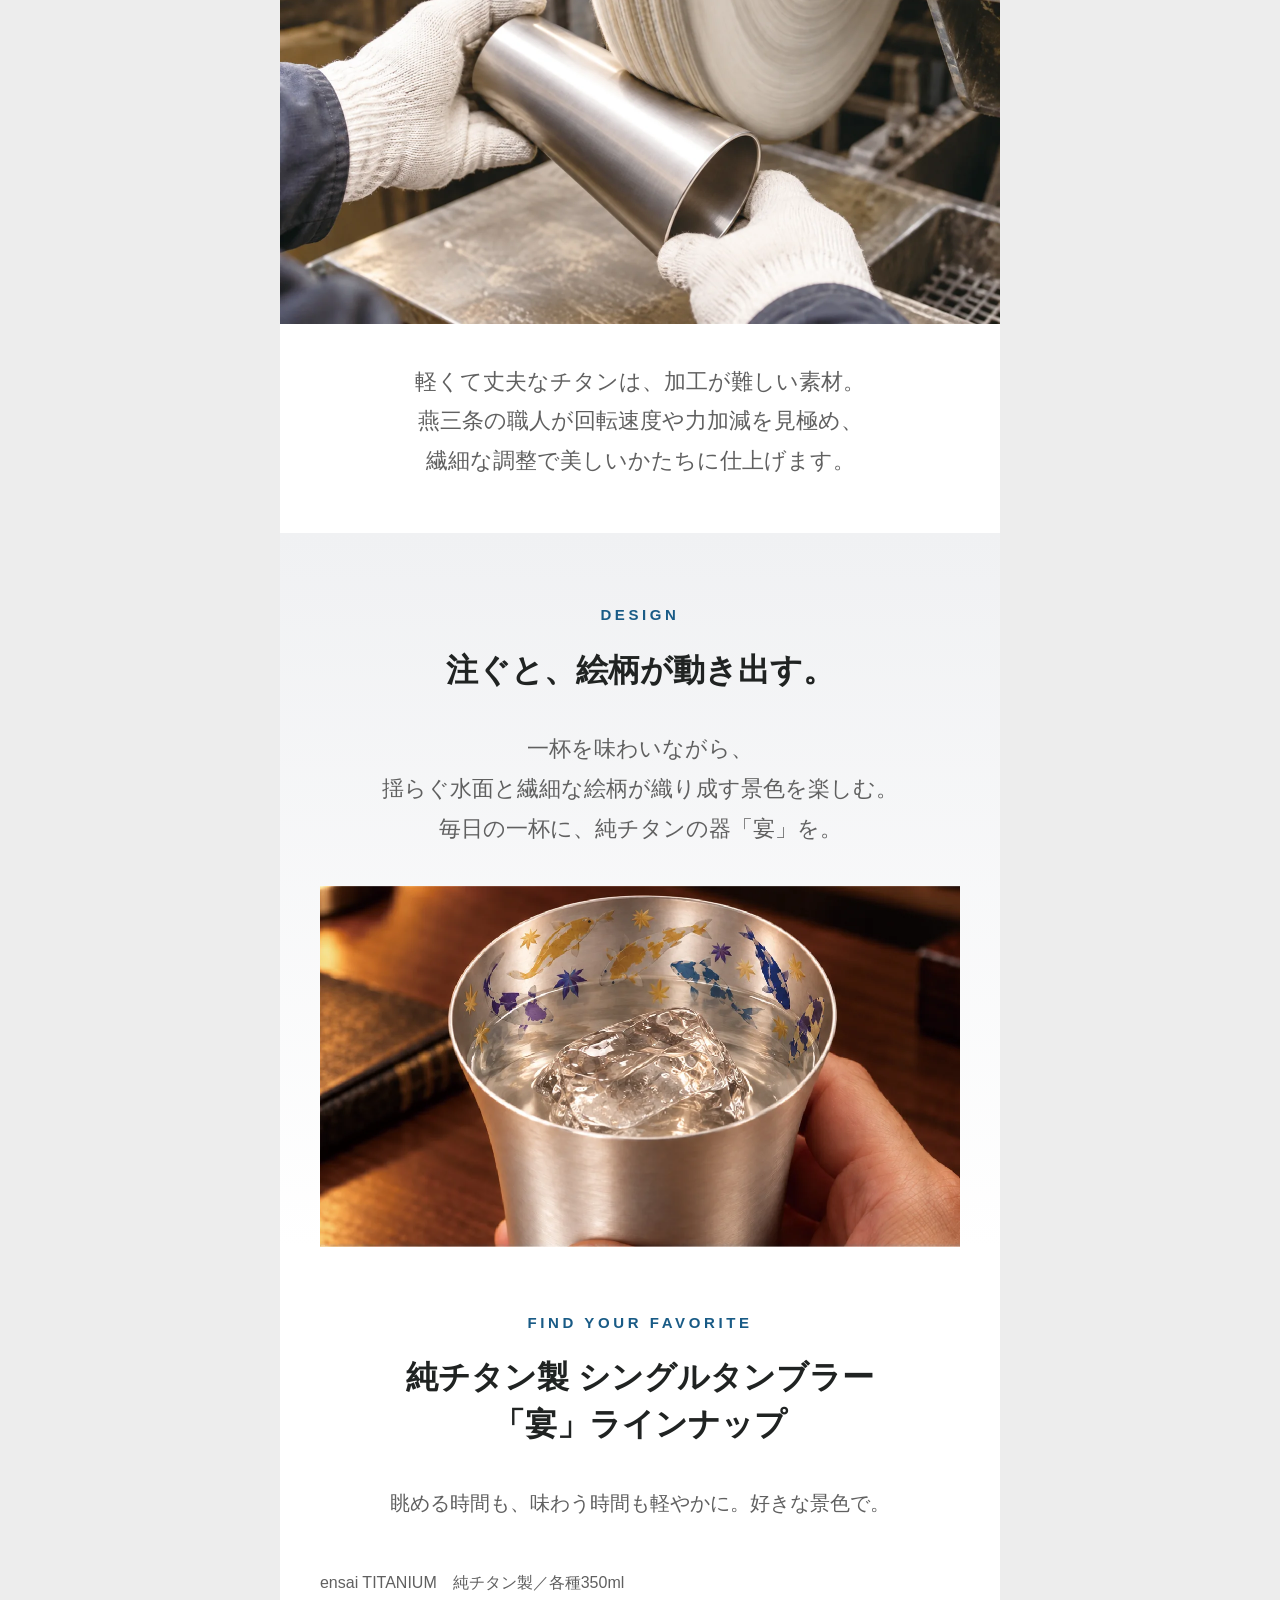
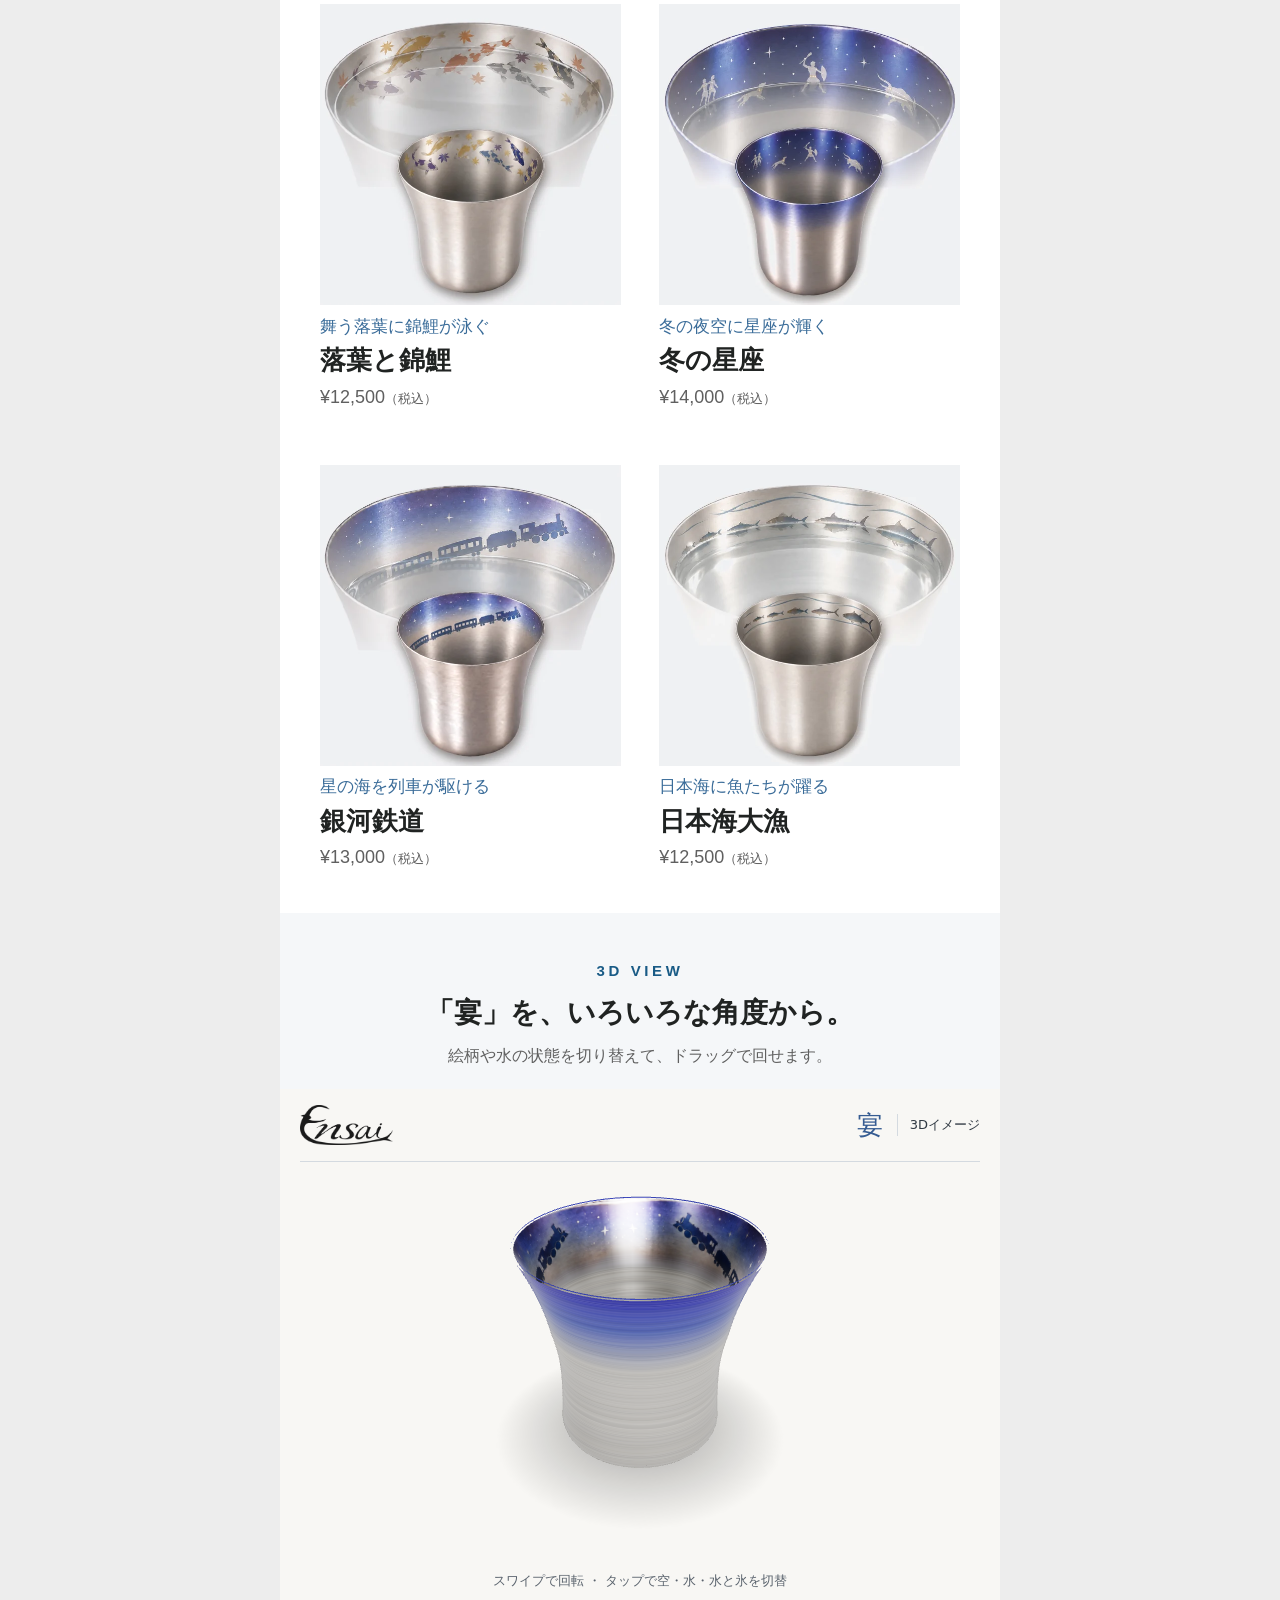
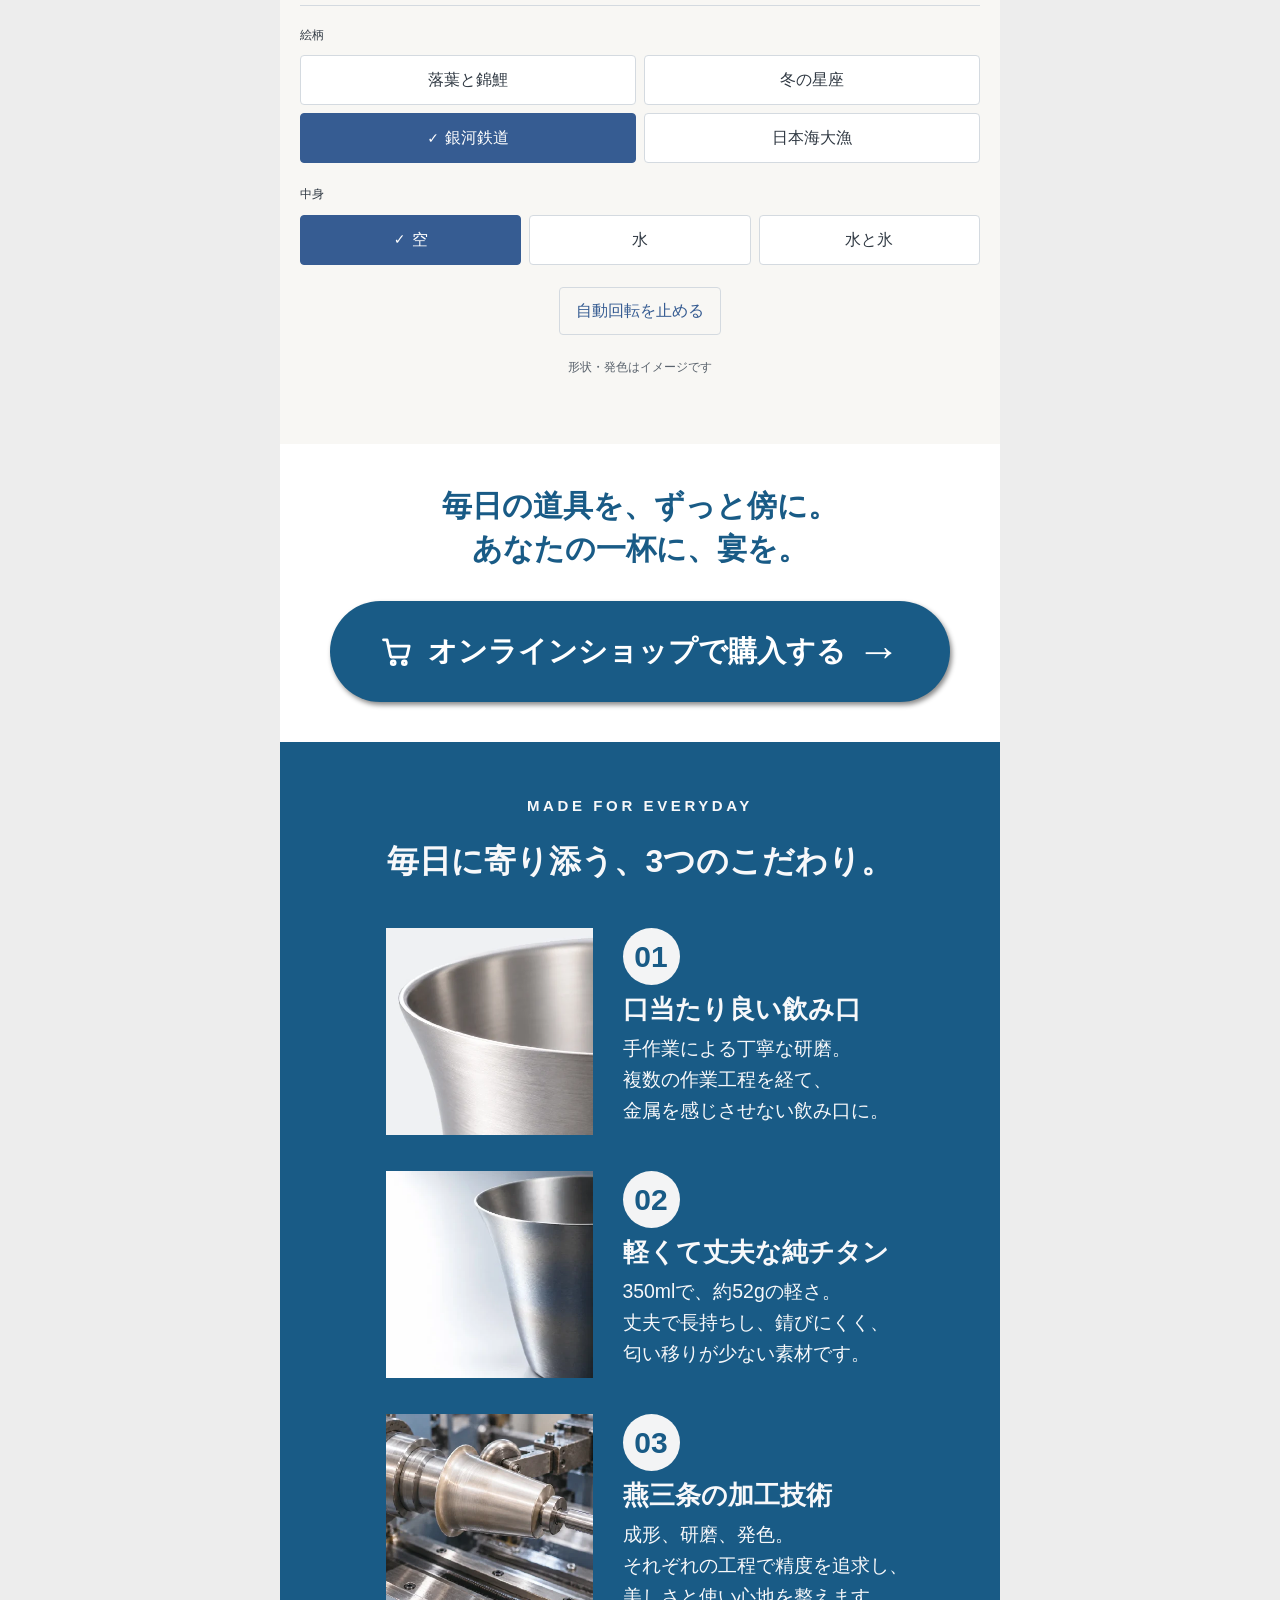
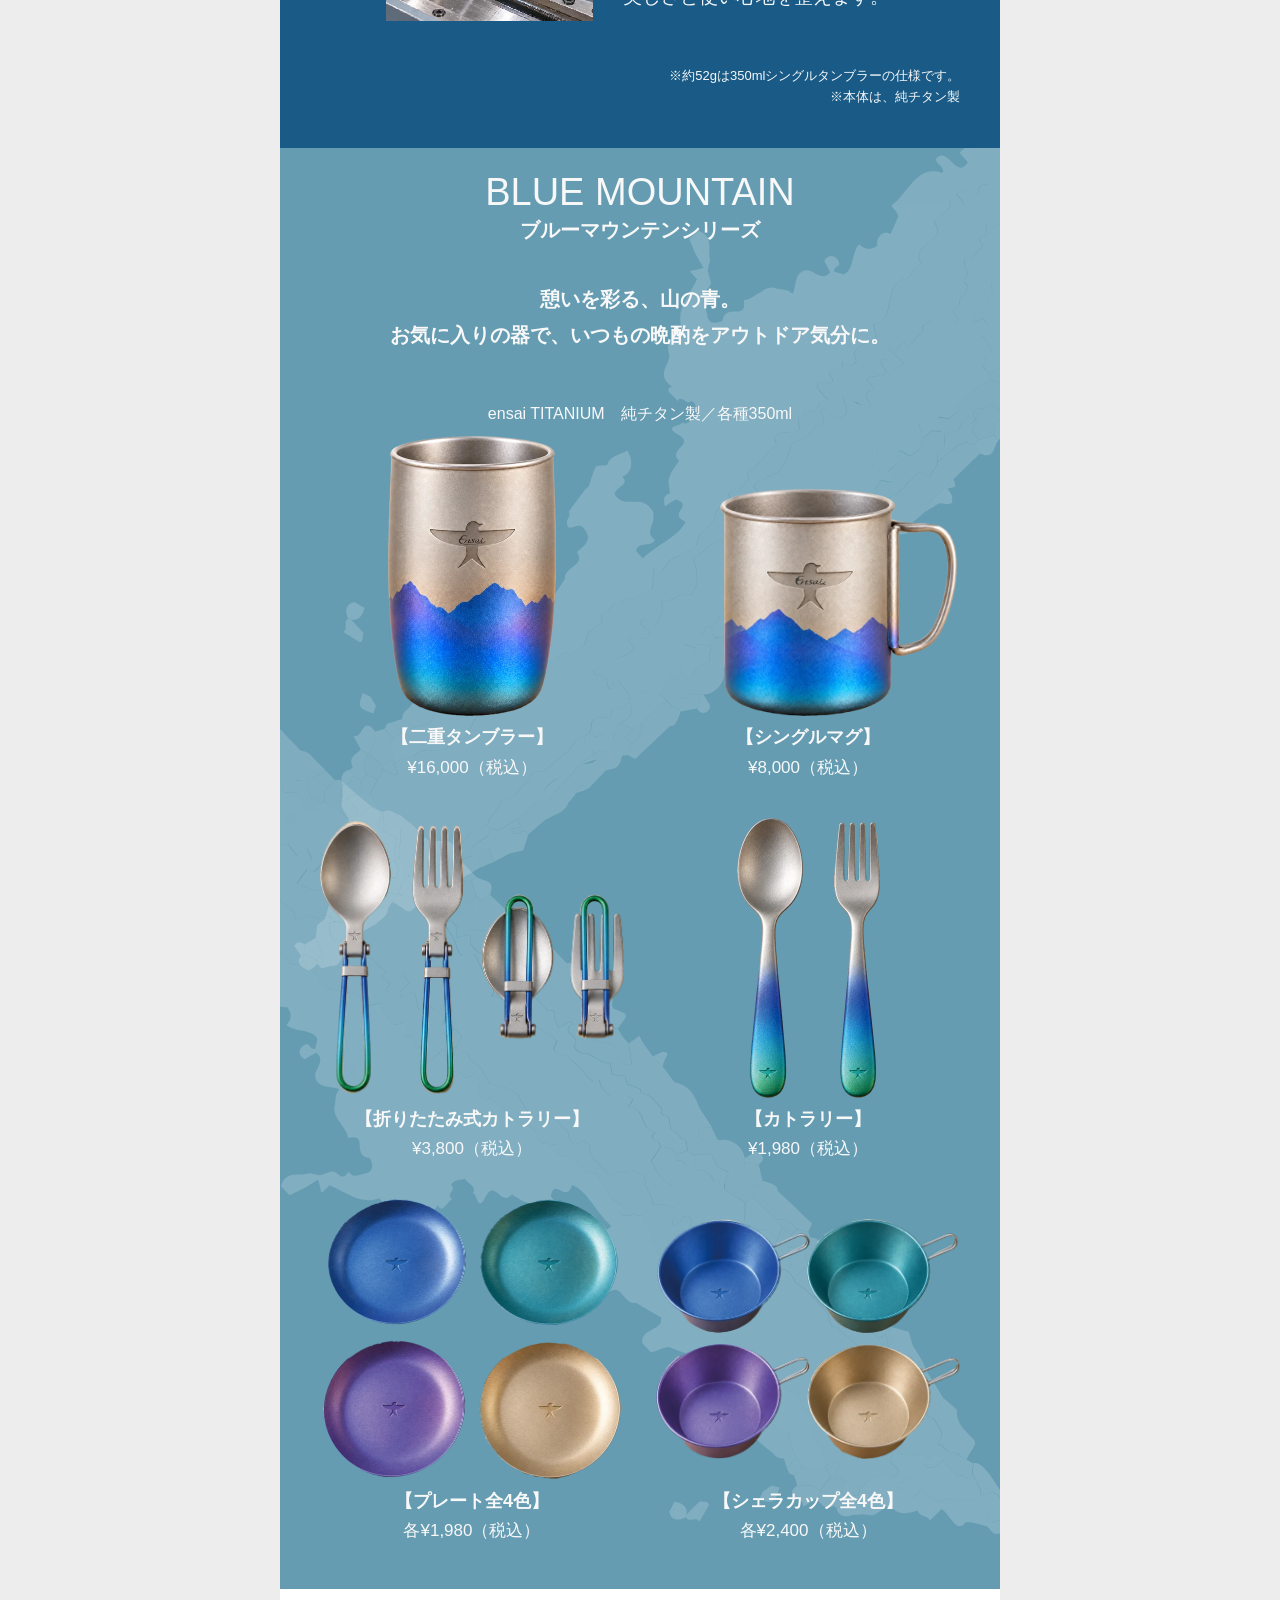
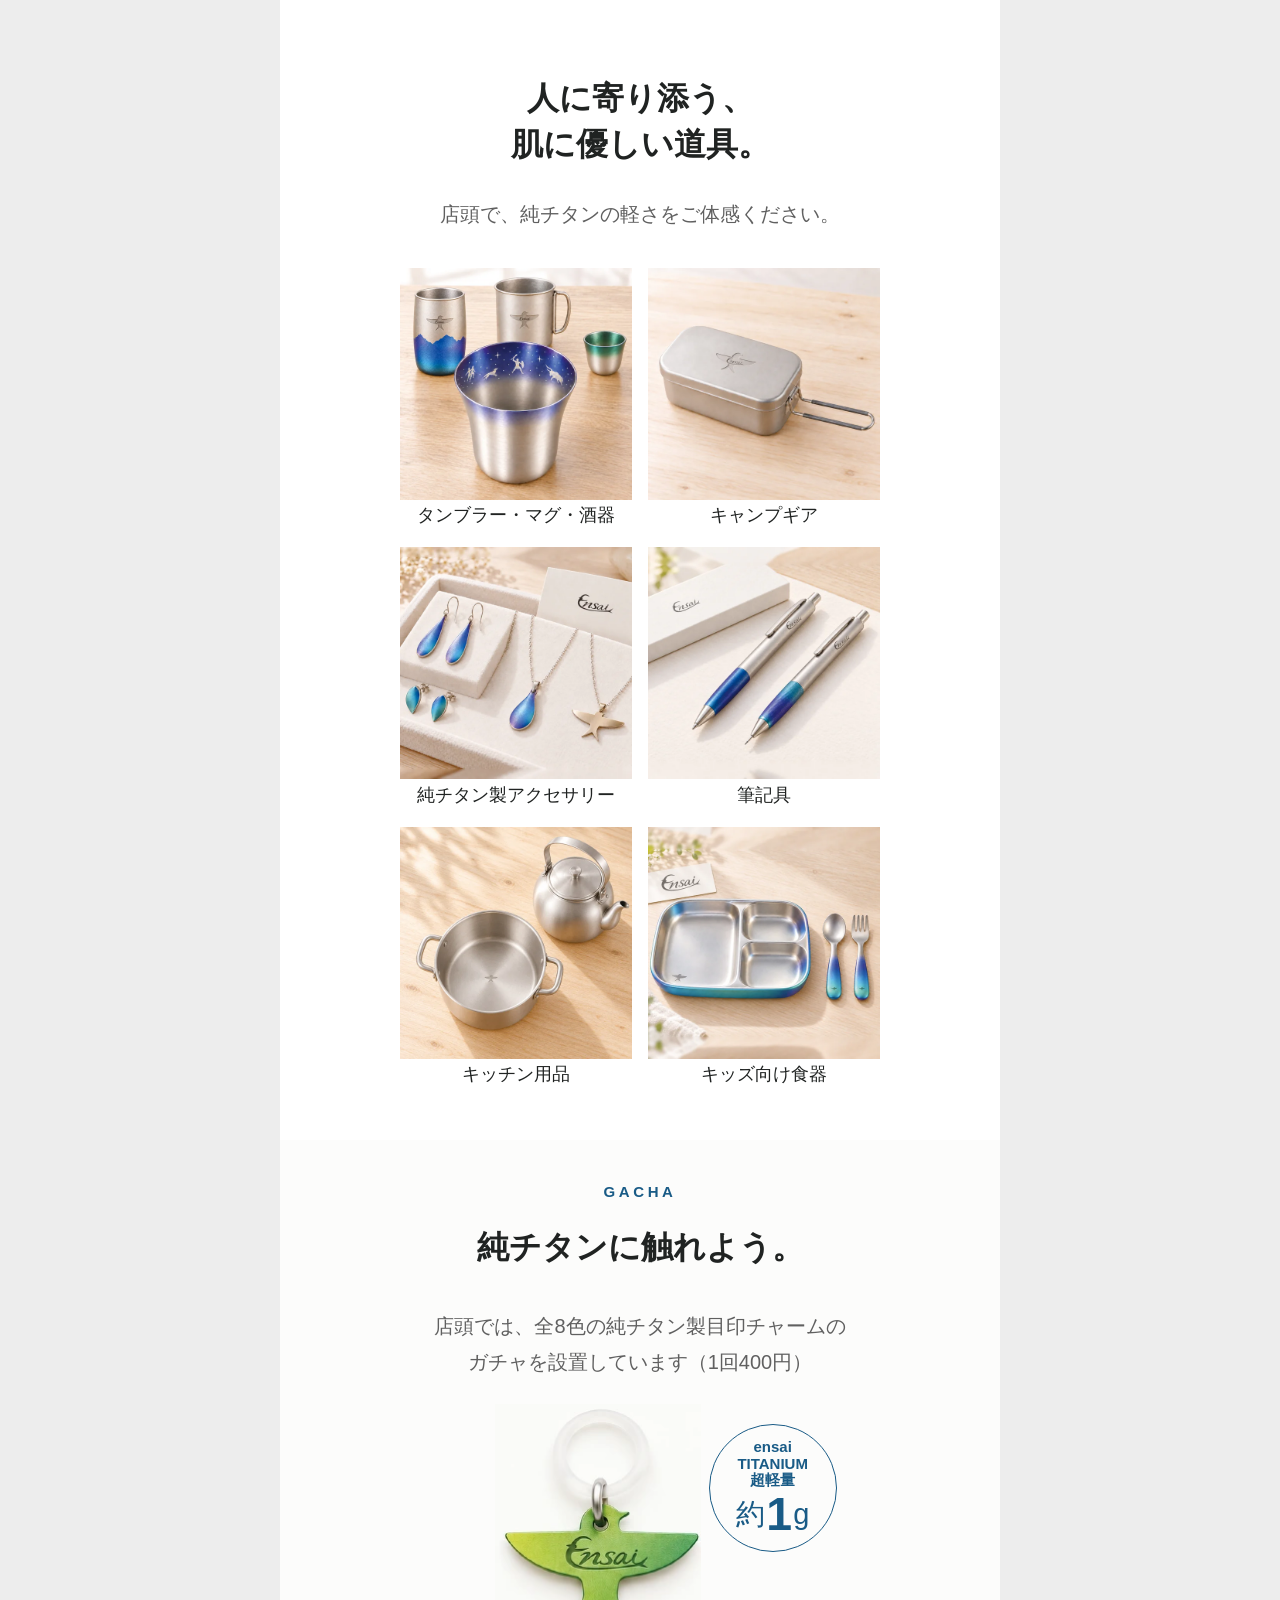
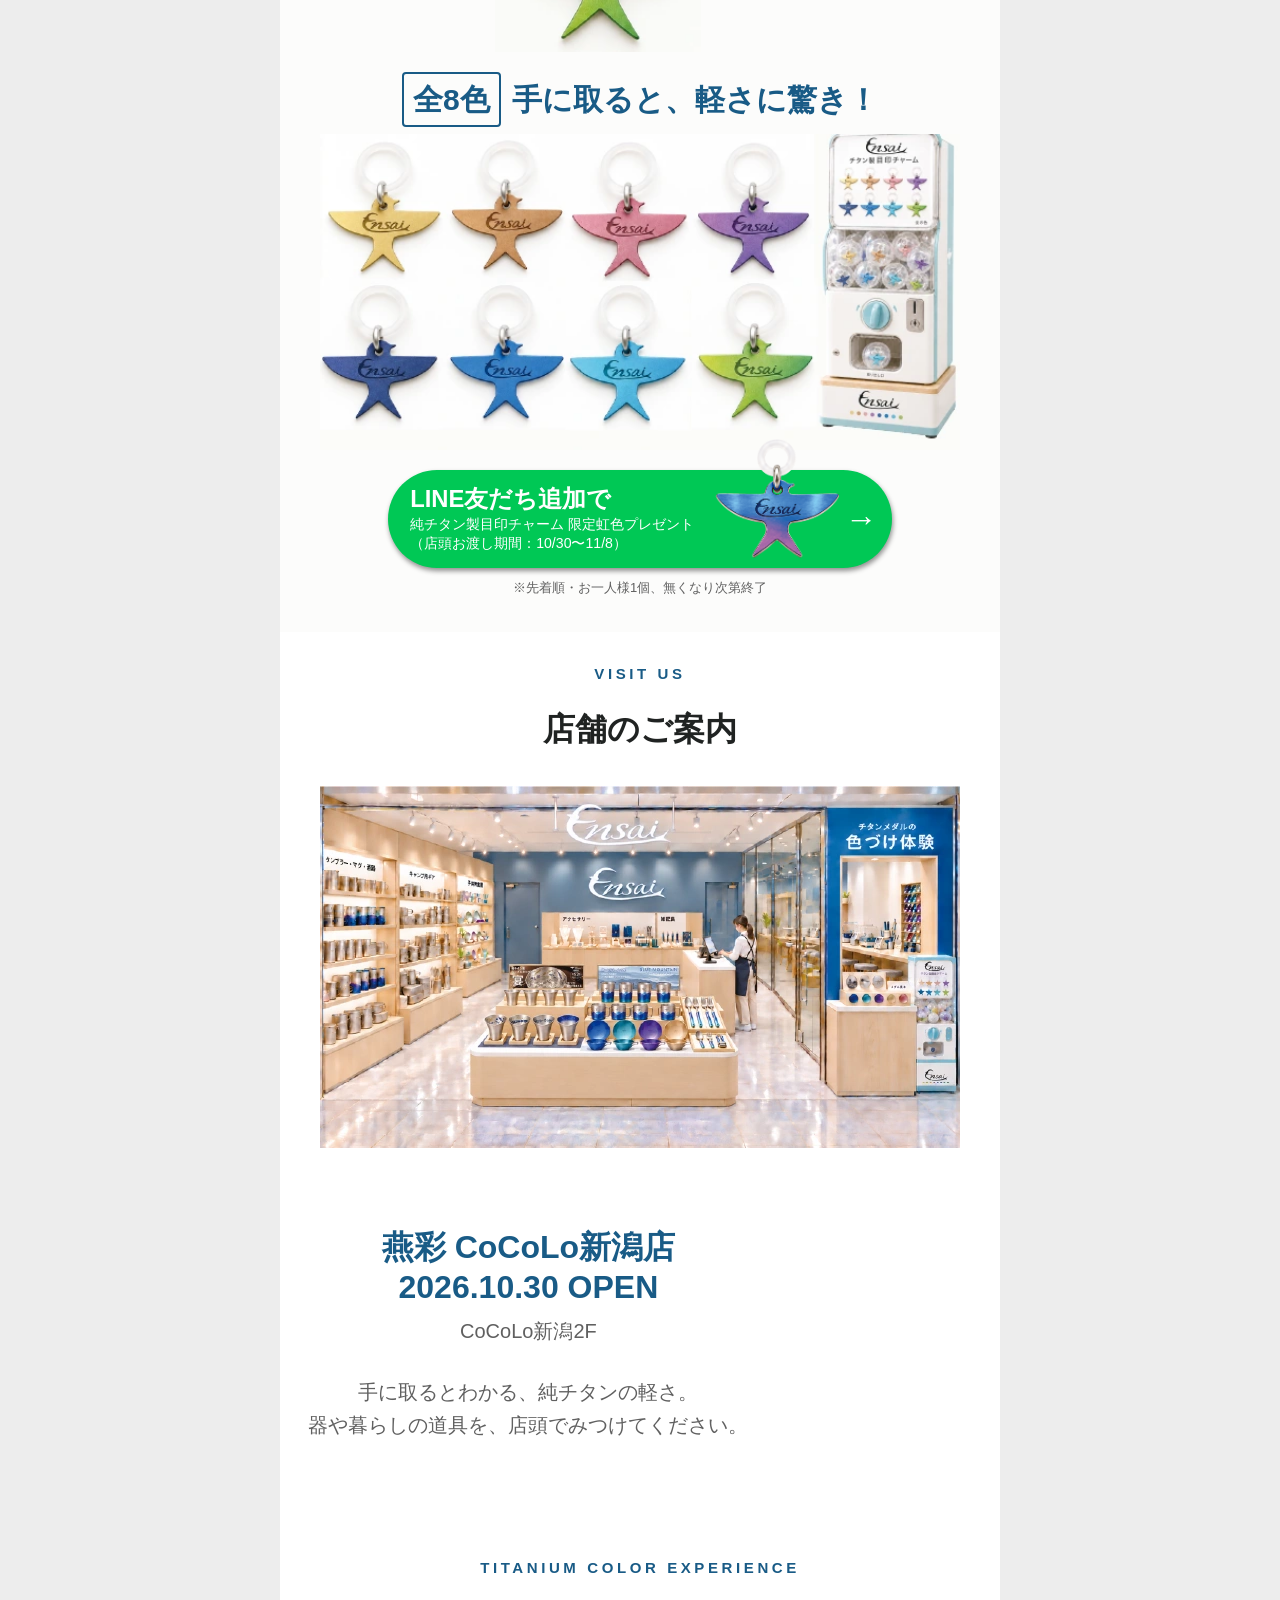
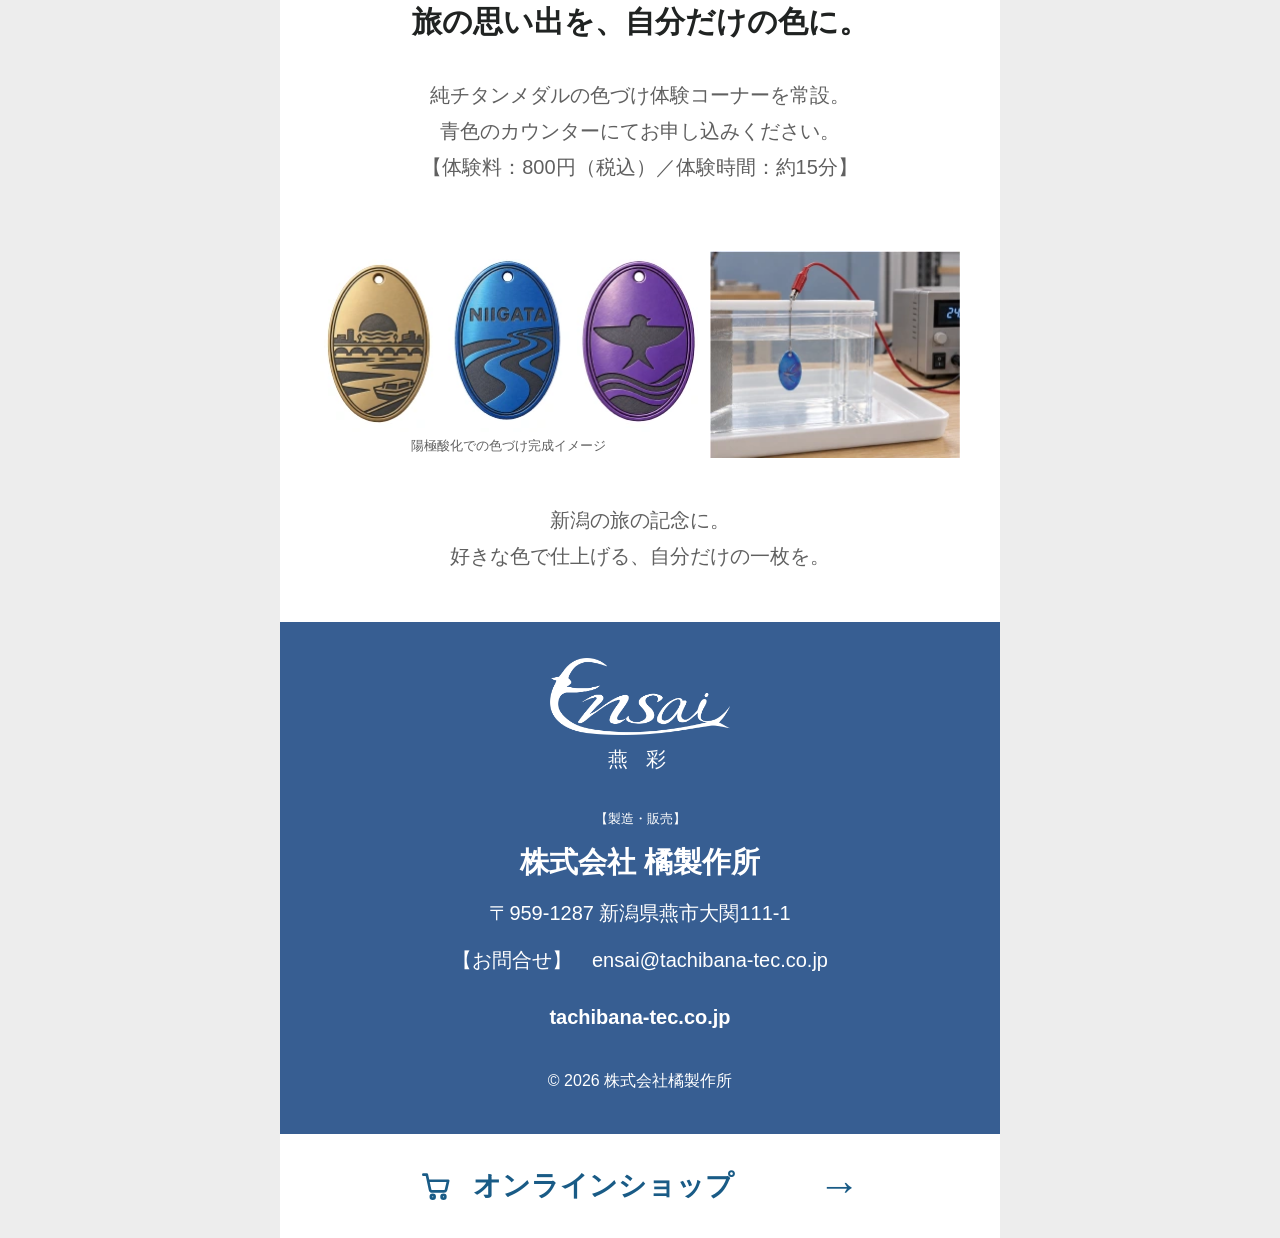
==== commit b55b5d82: "宴シリーズの写真を差し替え・こだわり02の白線を除去" ====
--- a/index.html
+++ b/index.html
@@ -22,4 +22,4 @@
     </button>
     <p class="fine center">※先着順・お一人様1個、無くなり次第終了</p>
   </div>
-</section><section class="craft"><header class="section-title"><p class="eyebrow">CRAFTSMANSHIP</p><h2>まろやかな飲み口、<br>軽やかな使い心地。</h2></header><img src="assets/craft.webp?v=2" alt="職人がタンブラーの飲み口を研磨する様子" class="" loading="lazy" width="1440" height="812"><p class="copy">軽くて丈夫なチタンは、加工が難しい素材。<br>燕三条の職人が回転速度や力加減を見極め、<br>繊細な調整で美しいかたちに仕上げます。</p></section><section class="design pad"><header class="section-title"><p class="eyebrow">DESIGN</p><h2>注ぐと、絵柄が動き出す。</h2></header><p class="copy">一杯を味わいながら、<br>揺らぐ水面と繊細な絵柄が織り成す景色を楽しむ。<br>毎日の一杯に、純チタンの器「宴」を。</p><img src="assets/scene.webp?v=2" alt="氷と水を注いだ、落葉と錦鯉の宴タンブラー" class="" loading="lazy" width="1278" height="721"></section><section class="lineup pad" id="utage"><header class="section-title"><p class="eyebrow">FIND YOUR FAVORITE</p><h2>純チタン製 シングルタンブラー<br>「宴」ラインナップ</h2></header><p class="copy compact">眺める時間も、味わう時間も軽やかに。好きな景色で。</p><p class="spec">ensai TITANIUM　純チタン製／各種350ml</p><div class="product-grid"><article class="product"><img src="assets/koi.webp" alt="落葉と錦鯉" class="" loading="lazy" width="300" height="301"><p class="tag">舞う落葉に錦鯉が泳ぐ</p><h3>落葉と錦鯉</h3><p class="price">¥12,500<small>（税込）</small></p></article><article class="product"><img src="assets/stars.webp" alt="冬の星座" class="" loading="lazy" width="300" height="301"><p class="tag">冬の夜空に星座が輝く</p><h3>冬の星座</h3><p class="price">¥14,000<small>（税込）</small></p></article><article class="product"><img src="assets/train.webp" alt="銀河鉄道" class="" loading="lazy" width="300" height="300"><p class="tag">星の海を列車が駆ける</p><h3>銀河鉄道</h3><p class="price">¥13,000<small>（税込）</small></p></article><article class="product"><img src="assets/fish.webp" alt="日本海大漁" class="" loading="lazy" width="300" height="300"><p class="tag">日本海に魚たちが躍る</p><h3>日本海大漁</h3><p class="price">¥12,500<small>（税込）</small></p></article></div></section><section class="viewer-section" aria-labelledby="viewer-title"><p class="eyebrow">3D VIEW</p><h2 id="viewer-title">「宴」を、いろいろな角度から。</h2><p class="viewer-help">絵柄や水の状態を切り替えて、ドラッグで回せます。</p><iframe src="viewer.html" title="宴タンブラーの3D見本。4種類の絵柄、空・水・水と氷を切り替えられます" loading="lazy"></iframe></section><section class="purchase"><h2>毎日の道具を、ずっと傍に。<br>あなたの一杯に、宴を。</h2><button type="button" class="cta shop" data-destination="shop"><span class="shop-label"><svg class="cart-icon" aria-hidden="true" viewBox="0 0 24 24" width="1em" height="1em" fill="none" stroke="currentColor" stroke-width="2" stroke-linecap="round" stroke-linejoin="round"><path d="M2.5 3.5h2.6l2.4 11.2a1.6 1.6 0 0 0 1.6 1.3h8.7a1.6 1.6 0 0 0 1.6-1.2l1.6-6.8H6.1"/><circle cx="9.5" cy="20" r="1.4"/><circle cx="17.5" cy="20" r="1.4"/></svg>オンラインショップで購入する</span><span class="arrow" aria-hidden="true">→</span></button></section><section class="features"><header class="section-title"><p class="eyebrow">MADE FOR EVERYDAY</p><h2>毎日に寄り添う、3つのこだわり。</h2></header><article class="feature"><img src="assets/rim.webp?v=2" alt="口当たり良い飲み口" class="" loading="lazy" width="406" height="406"><div><span class="number">01</span><h3>口当たり良い飲み口</h3><p>手作業による丁寧な研磨。<br>複数の作業工程を経て、<br>金属を感じさせない飲み口に。</p></div></article><article class="feature"><img src="assets/light.webp?v=2" alt="軽くて丈夫な純チタン" class="" loading="lazy" width="406" height="406"><div><span class="number">02</span><h3>軽くて丈夫な純チタン</h3><p>350mlで、約52gの軽さ。<br>丈夫で長持ちし、錆びにくく、<br>匂い移りが少ない素材です。</p></div></article><article class="feature"><img src="assets/lathe.webp?v=2" alt="燕三条の加工技術" class="" loading="lazy" width="406" height="406"><div><span class="number">03</span><h3>燕三条の加工技術</h3><p>成形、研磨、発色。<br>それぞれの工程で精度を追求し、<br>美しさと使い心地を整えます。</p></div></article><p class="fine feature-note">※約52gは350mlシングルタンブラーの仕様です。<br>※本体は、純チタン製</p></section><section class="mountain pad"><h2>BLUE MOUNTAIN</h2><p class="subtitle">ブルーマウンテンシリーズ</p><p class="copy compact"><strong>憩いを彩る、山の青。<br>お気に入りの器で、いつもの晩酌をアウトドア気分に。</strong></p><p class="spec center">ensai TITANIUM　純チタン製／各種350ml</p><div class="mountain-grid"><article><img src="assets/mountain-tumbler.webp?v=2" alt="二重タンブラー" class="" loading="lazy" width="335" height="560"><h3>【二重タンブラー】</h3><p>¥16,000（税込）</p></article><article><img src="assets/mountain-mug.webp?v=2" alt="シングルマグ" class="" loading="lazy" width="586" height="560"><h3>【シングルマグ】</h3><p>¥8,000（税込）</p></article><article><img src="assets/folding.webp?v=2" alt="折りたたみ式カトラリー" class="" loading="lazy" width="625" height="560"><h3>【折りたたみ式カトラリー】</h3><p>¥3,800（税込）</p></article><article><img src="assets/cutlery.webp?v=2" alt="カトラリー" class="" loading="lazy" width="286" height="560"><h3>【カトラリー】</h3><p>¥1,980（税込）</p></article><article><img src="assets/plates.webp?v=4" alt="プレート全4色" class="" loading="lazy" width="597" height="560"><h3>【プレート全4色】</h3><p>各¥1,980（税込）</p></article><article><img src="assets/cups.webp?v=4" alt="シェラカップ全4色" class="" loading="lazy" width="640" height="505"><h3>【シェラカップ全4色】</h3><p>各¥2,400（税込）</p></article></div></section><section class="more pad"><header class="section-title"><p class="eyebrow">MORE TITANIUM</p><h2>人に寄り添う、<br>肌に優しい道具。</h2></header><p class="copy compact">店頭で、純チタンの軽さをご体感ください。</p><div class="category-grid"><figure><img src="assets/category-cups.webp?v=2" alt="タンブラー・マグ・酒器" class="" loading="lazy" width="600" height="600"><figcaption>タンブラー・マグ・酒器</figcaption></figure><figure><img src="assets/category-camp.webp?v=2" alt="キャンプギア" class="" loading="lazy" width="600" height="600"><figcaption>キャンプギア</figcaption></figure><figure><img src="assets/category-jewelry.webp?v=2" alt="純チタン製アクセサリー" class="" loading="lazy" width="600" height="600"><figcaption>純チタン製アクセサリー</figcaption></figure><figure><img src="assets/category-pens.webp?v=2" alt="筆記具" class="" loading="lazy" width="600" height="600"><figcaption>筆記具</figcaption></figure><figure><img src="assets/category-kitchen.webp?v=2" alt="キッチン用品" class="" loading="lazy" width="600" height="600"><figcaption>キッチン用品</figcaption></figure><figure><img src="assets/category-kids.webp?v=2" alt="キッズ向け食器" class="" loading="lazy" width="600" height="600"><figcaption>キッズ向け食器</figcaption></figure></div></section><section class="gacha pad"><header class="section-title"><p class="eyebrow">GACHA</p><h2>純チタンに触れよう。</h2></header><p class="copy compact">店頭では、全8色の純チタン製目印チャームの<br>ガチャを設置しています（1回400円）</p><div class="charm"><img src="assets/gacha-main.webp" alt="黄緑色の純チタン製目印チャーム" class="" loading="lazy" width="208" height="250"><div class="weight"><span>ensai<br>TITANIUM<br>超軽量</span><p>約<strong>1</strong>g</p></div></div><h3 class="gacha-heading"><span>全8色</span> 手に取ると、軽さに驚き！</h3><img src="assets/gacha-all.webp" alt="全8色のチャームと店頭のガチャ" class="" loading="lazy" width="606" height="299"><button type="button" class="line-art" data-destination="line" aria-label="LINE友だち追加で純チタン製目印チャーム 限定虹色プレゼント。店頭お渡し期間10月30日〜11月8日"><img class="line-banner" src="assets/line-gift.webp" alt="LINE友だち追加で、純チタン製目印チャーム 限定虹色プレゼント。店頭お渡し期間10/30〜11/8" width="561" height="150" loading="lazy"><span class="line-copy"><strong>LINE友だち追加で</strong><small><span class="line-benefit">純チタン製目印チャーム</span> <span class="line-benefit">限定虹色プレゼント</span><br><span class="line-date">（店頭お渡し期間：<span class="nowrap">10/30〜11/8）</span></span></small></span><img class="hero-gift" src="assets/swallow-charm-large.png" alt="" width="140" height="140" loading="lazy"><span class="arrow" aria-hidden="true">→</span></button><p class="fine center">※先着順・お一人様1個、無くなり次第終了</p></section><section class="visit pad"><header class="section-title"><p class="eyebrow">VISIT US</p><h2>店舗のご案内</h2></header><img src="assets/store.webp" alt="燕彩 CoCoLo新潟店の店舗イメージ" class="" loading="lazy" width="640" height="362"><div class="store-intro"><div><h3>燕彩 CoCoLo新潟店<br>2026.10.30 OPEN</h3><p>CoCoLo新潟2F</p><p>手に取るとわかる、純チタンの軽さ。<br>器や暮らしの道具を、店頭でみつけてください。</p></div><img src="assets/store-cups.webp" alt="店頭に並ぶ宴タンブラー" class="" loading="lazy" width="343" height="343"></div></section><section class="experience pad"><header class="section-title"><p class="eyebrow">TITANIUM COLOR EXPERIENCE</p><h2>旅の思い出を、自分だけの色に。</h2></header><p class="copy compact">純チタンメダルの色づけ体験コーナーを常設。<br>青色のカウンターにてお申し込みください。<br>【体験料：800円（税込）／体験時間：約15分】</p><div class="experience-images"><figure><img src="assets/medals.webp" alt="金色、青色、紫色に色づけした3種類のチタンメダル" class="" loading="lazy" width="376" height="180"><figcaption>陽極酸化での色づけ完成イメージ</figcaption></figure><img src="assets/color-experience.webp" alt="水槽でチタンメダルに色をつける様子" class="" loading="lazy" width="251" height="208"></div><p class="copy compact">新潟の旅の記念に。<br>好きな色で仕上げる、自分だけの一枚を。</p></section><footer><img src="assets/ensai-white.webp" alt="Ensai" class="footer-logo" loading="lazy" width="1348" height="578"><p class="footer-brand">燕 彩</p><p class="fine">【製造・販売】</p><h2>株式会社 橘製作所</h2><p>〒959-1287 新潟県燕市大関111-1</p><p>【お問合せ】　ensai@tachibana-tec.co.jp</p><p class="company-domain">tachibana-tec.co.jp</p><p class="copyright">© 2026 株式会社橘製作所</p></footer><button type="button" class="bottom-shop" data-destination="shop"><span class="shop-label"><svg class="cart-icon" aria-hidden="true" viewBox="0 0 24 24" width="1em" height="1em" fill="none" stroke="currentColor" stroke-width="2" stroke-linecap="round" stroke-linejoin="round"><path d="M2.5 3.5h2.6l2.4 11.2a1.6 1.6 0 0 0 1.6 1.3h8.7a1.6 1.6 0 0 0 1.6-1.2l1.6-6.8H6.1"/><circle cx="9.5" cy="20" r="1.4"/><circle cx="17.5" cy="20" r="1.4"/></svg>オンラインショップ</span> <span aria-hidden="true">→</span></button></main><dialog id="link-notice"><h2>リンク先は準備中です</h2><p id="notice-copy"></p><button type="button" id="close-notice">閉じる</button></dialog><script src="config.js"></script><script src="app.js"></script><script src="motion.js" defer></script></body></html>+</section><section class="craft"><header class="section-title"><p class="eyebrow">CRAFTSMANSHIP</p><h2>まろやかな飲み口、<br>軽やかな使い心地。</h2></header><img src="assets/craft.webp?v=2" alt="職人がタンブラーの飲み口を研磨する様子" class="" loading="lazy" width="1440" height="812"><p class="copy">軽くて丈夫なチタンは、加工が難しい素材。<br>燕三条の職人が回転速度や力加減を見極め、<br>繊細な調整で美しいかたちに仕上げます。</p></section><section class="design pad"><header class="section-title"><p class="eyebrow">DESIGN</p><h2>注ぐと、絵柄が動き出す。</h2></header><p class="copy">一杯を味わいながら、<br>揺らぐ水面と繊細な絵柄が織り成す景色を楽しむ。<br>毎日の一杯に、純チタンの器「宴」を。</p><img src="assets/scene.webp?v=2" alt="氷と水を注いだ、落葉と錦鯉の宴タンブラー" class="" loading="lazy" width="1278" height="721"></section><section class="lineup pad" id="utage"><header class="section-title"><p class="eyebrow">FIND YOUR FAVORITE</p><h2>純チタン製 シングルタンブラー<br>「宴」ラインナップ</h2></header><p class="copy compact">眺める時間も、味わう時間も軽やかに。好きな景色で。</p><p class="spec">ensai TITANIUM　純チタン製／各種350ml</p><div class="product-grid"><article class="product"><img src="assets/koi.webp?v=2" alt="落葉と錦鯉" class="" loading="lazy" width="600" height="600"><p class="tag">舞う落葉に錦鯉が泳ぐ</p><h3>落葉と錦鯉</h3><p class="price">¥12,500<small>（税込）</small></p></article><article class="product"><img src="assets/stars.webp?v=2" alt="冬の星座" class="" loading="lazy" width="600" height="600"><p class="tag">冬の夜空に星座が輝く</p><h3>冬の星座</h3><p class="price">¥14,000<small>（税込）</small></p></article><article class="product"><img src="assets/train.webp?v=2" alt="銀河鉄道" class="" loading="lazy" width="600" height="600"><p class="tag">星の海を列車が駆ける</p><h3>銀河鉄道</h3><p class="price">¥13,000<small>（税込）</small></p></article><article class="product"><img src="assets/fish.webp?v=2" alt="日本海大漁" class="" loading="lazy" width="600" height="600"><p class="tag">日本海に魚たちが躍る</p><h3>日本海大漁</h3><p class="price">¥12,500<small>（税込）</small></p></article></div></section><section class="viewer-section" aria-labelledby="viewer-title"><p class="eyebrow">3D VIEW</p><h2 id="viewer-title">「宴」を、いろいろな角度から。</h2><p class="viewer-help">絵柄や水の状態を切り替えて、ドラッグで回せます。</p><iframe src="viewer.html" title="宴タンブラーの3D見本。4種類の絵柄、空・水・水と氷を切り替えられます" loading="lazy"></iframe></section><section class="purchase"><h2>毎日の道具を、ずっと傍に。<br>あなたの一杯に、宴を。</h2><button type="button" class="cta shop" data-destination="shop"><span class="shop-label"><svg class="cart-icon" aria-hidden="true" viewBox="0 0 24 24" width="1em" height="1em" fill="none" stroke="currentColor" stroke-width="2" stroke-linecap="round" stroke-linejoin="round"><path d="M2.5 3.5h2.6l2.4 11.2a1.6 1.6 0 0 0 1.6 1.3h8.7a1.6 1.6 0 0 0 1.6-1.2l1.6-6.8H6.1"/><circle cx="9.5" cy="20" r="1.4"/><circle cx="17.5" cy="20" r="1.4"/></svg>オンラインショップで購入する</span><span class="arrow" aria-hidden="true">→</span></button></section><section class="features"><header class="section-title"><p class="eyebrow">MADE FOR EVERYDAY</p><h2>毎日に寄り添う、3つのこだわり。</h2></header><article class="feature"><img src="assets/rim.webp?v=2" alt="口当たり良い飲み口" class="" loading="lazy" width="406" height="406"><div><span class="number">01</span><h3>口当たり良い飲み口</h3><p>手作業による丁寧な研磨。<br>複数の作業工程を経て、<br>金属を感じさせない飲み口に。</p></div></article><article class="feature"><img src="assets/light.webp?v=3" alt="軽くて丈夫な純チタン" class="" loading="lazy" width="397" height="397"><div><span class="number">02</span><h3>軽くて丈夫な純チタン</h3><p>350mlで、約52gの軽さ。<br>丈夫で長持ちし、錆びにくく、<br>匂い移りが少ない素材です。</p></div></article><article class="feature"><img src="assets/lathe.webp?v=2" alt="燕三条の加工技術" class="" loading="lazy" width="406" height="406"><div><span class="number">03</span><h3>燕三条の加工技術</h3><p>成形、研磨、発色。<br>それぞれの工程で精度を追求し、<br>美しさと使い心地を整えます。</p></div></article><p class="fine feature-note">※約52gは350mlシングルタンブラーの仕様です。<br>※本体は、純チタン製</p></section><section class="mountain pad"><h2>BLUE MOUNTAIN</h2><p class="subtitle">ブルーマウンテンシリーズ</p><p class="copy compact"><strong>憩いを彩る、山の青。<br>お気に入りの器で、いつもの晩酌をアウトドア気分に。</strong></p><p class="spec center">ensai TITANIUM　純チタン製／各種350ml</p><div class="mountain-grid"><article><img src="assets/mountain-tumbler.webp?v=2" alt="二重タンブラー" class="" loading="lazy" width="335" height="560"><h3>【二重タンブラー】</h3><p>¥16,000（税込）</p></article><article><img src="assets/mountain-mug.webp?v=2" alt="シングルマグ" class="" loading="lazy" width="586" height="560"><h3>【シングルマグ】</h3><p>¥8,000（税込）</p></article><article><img src="assets/folding.webp?v=2" alt="折りたたみ式カトラリー" class="" loading="lazy" width="625" height="560"><h3>【折りたたみ式カトラリー】</h3><p>¥3,800（税込）</p></article><article><img src="assets/cutlery.webp?v=2" alt="カトラリー" class="" loading="lazy" width="286" height="560"><h3>【カトラリー】</h3><p>¥1,980（税込）</p></article><article><img src="assets/plates.webp?v=4" alt="プレート全4色" class="" loading="lazy" width="597" height="560"><h3>【プレート全4色】</h3><p>各¥1,980（税込）</p></article><article><img src="assets/cups.webp?v=4" alt="シェラカップ全4色" class="" loading="lazy" width="640" height="505"><h3>【シェラカップ全4色】</h3><p>各¥2,400（税込）</p></article></div></section><section class="more pad"><header class="section-title"><p class="eyebrow">MORE TITANIUM</p><h2>人に寄り添う、<br>肌に優しい道具。</h2></header><p class="copy compact">店頭で、純チタンの軽さをご体感ください。</p><div class="category-grid"><figure><img src="assets/category-cups.webp?v=2" alt="タンブラー・マグ・酒器" class="" loading="lazy" width="600" height="600"><figcaption>タンブラー・マグ・酒器</figcaption></figure><figure><img src="assets/category-camp.webp?v=2" alt="キャンプギア" class="" loading="lazy" width="600" height="600"><figcaption>キャンプギア</figcaption></figure><figure><img src="assets/category-jewelry.webp?v=2" alt="純チタン製アクセサリー" class="" loading="lazy" width="600" height="600"><figcaption>純チタン製アクセサリー</figcaption></figure><figure><img src="assets/category-pens.webp?v=2" alt="筆記具" class="" loading="lazy" width="600" height="600"><figcaption>筆記具</figcaption></figure><figure><img src="assets/category-kitchen.webp?v=2" alt="キッチン用品" class="" loading="lazy" width="600" height="600"><figcaption>キッチン用品</figcaption></figure><figure><img src="assets/category-kids.webp?v=2" alt="キッズ向け食器" class="" loading="lazy" width="600" height="600"><figcaption>キッズ向け食器</figcaption></figure></div></section><section class="gacha pad"><header class="section-title"><p class="eyebrow">GACHA</p><h2>純チタンに触れよう。</h2></header><p class="copy compact">店頭では、全8色の純チタン製目印チャームの<br>ガチャを設置しています（1回400円）</p><div class="charm"><img src="assets/gacha-main.webp" alt="黄緑色の純チタン製目印チャーム" class="" loading="lazy" width="208" height="250"><div class="weight"><span>ensai<br>TITANIUM<br>超軽量</span><p>約<strong>1</strong>g</p></div></div><h3 class="gacha-heading"><span>全8色</span> 手に取ると、軽さに驚き！</h3><img src="assets/gacha-all.webp" alt="全8色のチャームと店頭のガチャ" class="" loading="lazy" width="606" height="299"><button type="button" class="line-art" data-destination="line" aria-label="LINE友だち追加で純チタン製目印チャーム 限定虹色プレゼント。店頭お渡し期間10月30日〜11月8日"><img class="line-banner" src="assets/line-gift.webp" alt="LINE友だち追加で、純チタン製目印チャーム 限定虹色プレゼント。店頭お渡し期間10/30〜11/8" width="561" height="150" loading="lazy"><span class="line-copy"><strong>LINE友だち追加で</strong><small><span class="line-benefit">純チタン製目印チャーム</span> <span class="line-benefit">限定虹色プレゼント</span><br><span class="line-date">（店頭お渡し期間：<span class="nowrap">10/30〜11/8）</span></span></small></span><img class="hero-gift" src="assets/swallow-charm-large.png" alt="" width="140" height="140" loading="lazy"><span class="arrow" aria-hidden="true">→</span></button><p class="fine center">※先着順・お一人様1個、無くなり次第終了</p></section><section class="visit pad"><header class="section-title"><p class="eyebrow">VISIT US</p><h2>店舗のご案内</h2></header><img src="assets/store.webp" alt="燕彩 CoCoLo新潟店の店舗イメージ" class="" loading="lazy" width="640" height="362"><div class="store-intro"><div><h3>燕彩 CoCoLo新潟店<br>2026.10.30 OPEN</h3><p>CoCoLo新潟2F</p><p>手に取るとわかる、純チタンの軽さ。<br>器や暮らしの道具を、店頭でみつけてください。</p></div><img src="assets/store-cups.webp" alt="店頭に並ぶ宴タンブラー" class="" loading="lazy" width="343" height="343"></div></section><section class="experience pad"><header class="section-title"><p class="eyebrow">TITANIUM COLOR EXPERIENCE</p><h2>旅の思い出を、自分だけの色に。</h2></header><p class="copy compact">純チタンメダルの色づけ体験コーナーを常設。<br>青色のカウンターにてお申し込みください。<br>【体験料：800円（税込）／体験時間：約15分】</p><div class="experience-images"><figure><img src="assets/medals.webp" alt="金色、青色、紫色に色づけした3種類のチタンメダル" class="" loading="lazy" width="376" height="180"><figcaption>陽極酸化での色づけ完成イメージ</figcaption></figure><img src="assets/color-experience.webp" alt="水槽でチタンメダルに色をつける様子" class="" loading="lazy" width="251" height="208"></div><p class="copy compact">新潟の旅の記念に。<br>好きな色で仕上げる、自分だけの一枚を。</p></section><footer><img src="assets/ensai-white.webp" alt="Ensai" class="footer-logo" loading="lazy" width="1348" height="578"><p class="footer-brand">燕 彩</p><p class="fine">【製造・販売】</p><h2>株式会社 橘製作所</h2><p>〒959-1287 新潟県燕市大関111-1</p><p>【お問合せ】　ensai@tachibana-tec.co.jp</p><p class="company-domain">tachibana-tec.co.jp</p><p class="copyright">© 2026 株式会社橘製作所</p></footer><button type="button" class="bottom-shop" data-destination="shop"><span class="shop-label"><svg class="cart-icon" aria-hidden="true" viewBox="0 0 24 24" width="1em" height="1em" fill="none" stroke="currentColor" stroke-width="2" stroke-linecap="round" stroke-linejoin="round"><path d="M2.5 3.5h2.6l2.4 11.2a1.6 1.6 0 0 0 1.6 1.3h8.7a1.6 1.6 0 0 0 1.6-1.2l1.6-6.8H6.1"/><circle cx="9.5" cy="20" r="1.4"/><circle cx="17.5" cy="20" r="1.4"/></svg>オンラインショップ</span> <span aria-hidden="true">→</span></button></main><dialog id="link-notice"><h2>リンク先は準備中です</h2><p id="notice-copy"></p><button type="button" id="close-notice">閉じる</button></dialog><script src="config.js"></script><script src="app.js"></script><script src="motion.js" defer></script></body></html>
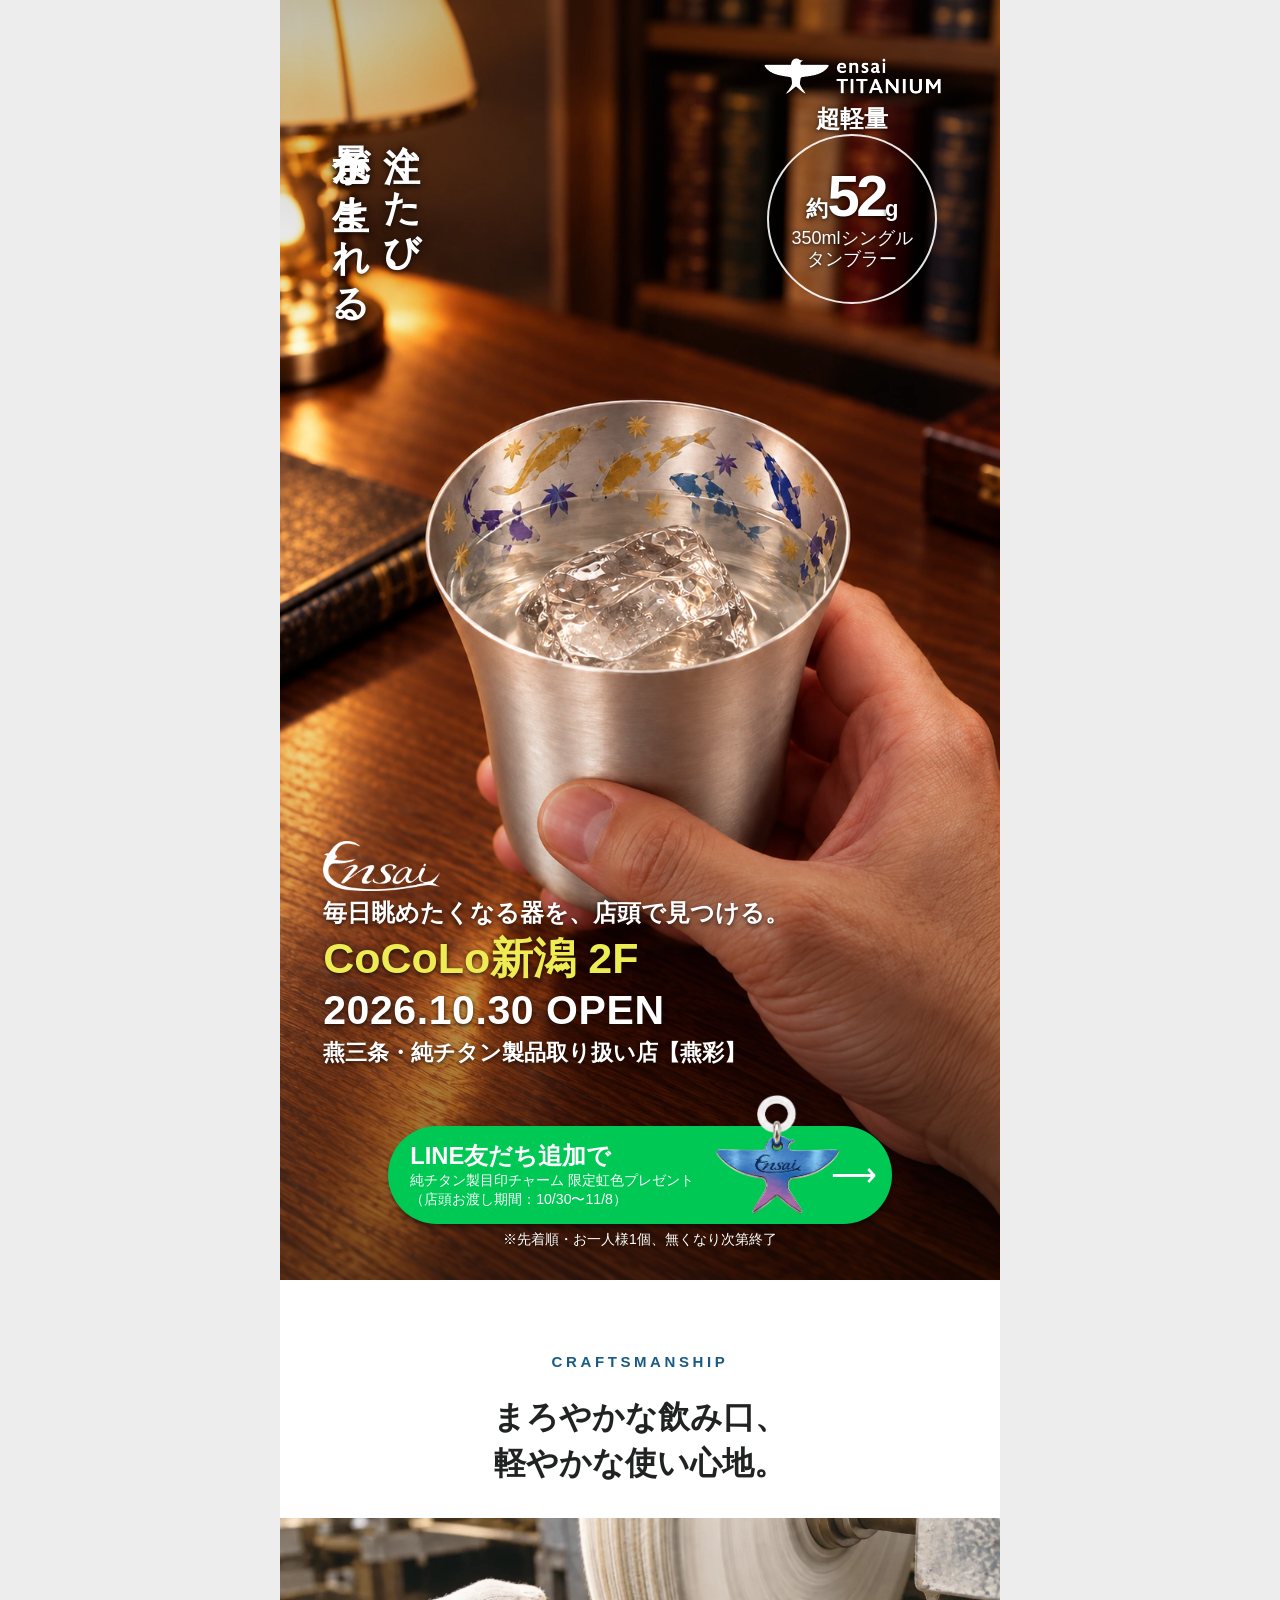
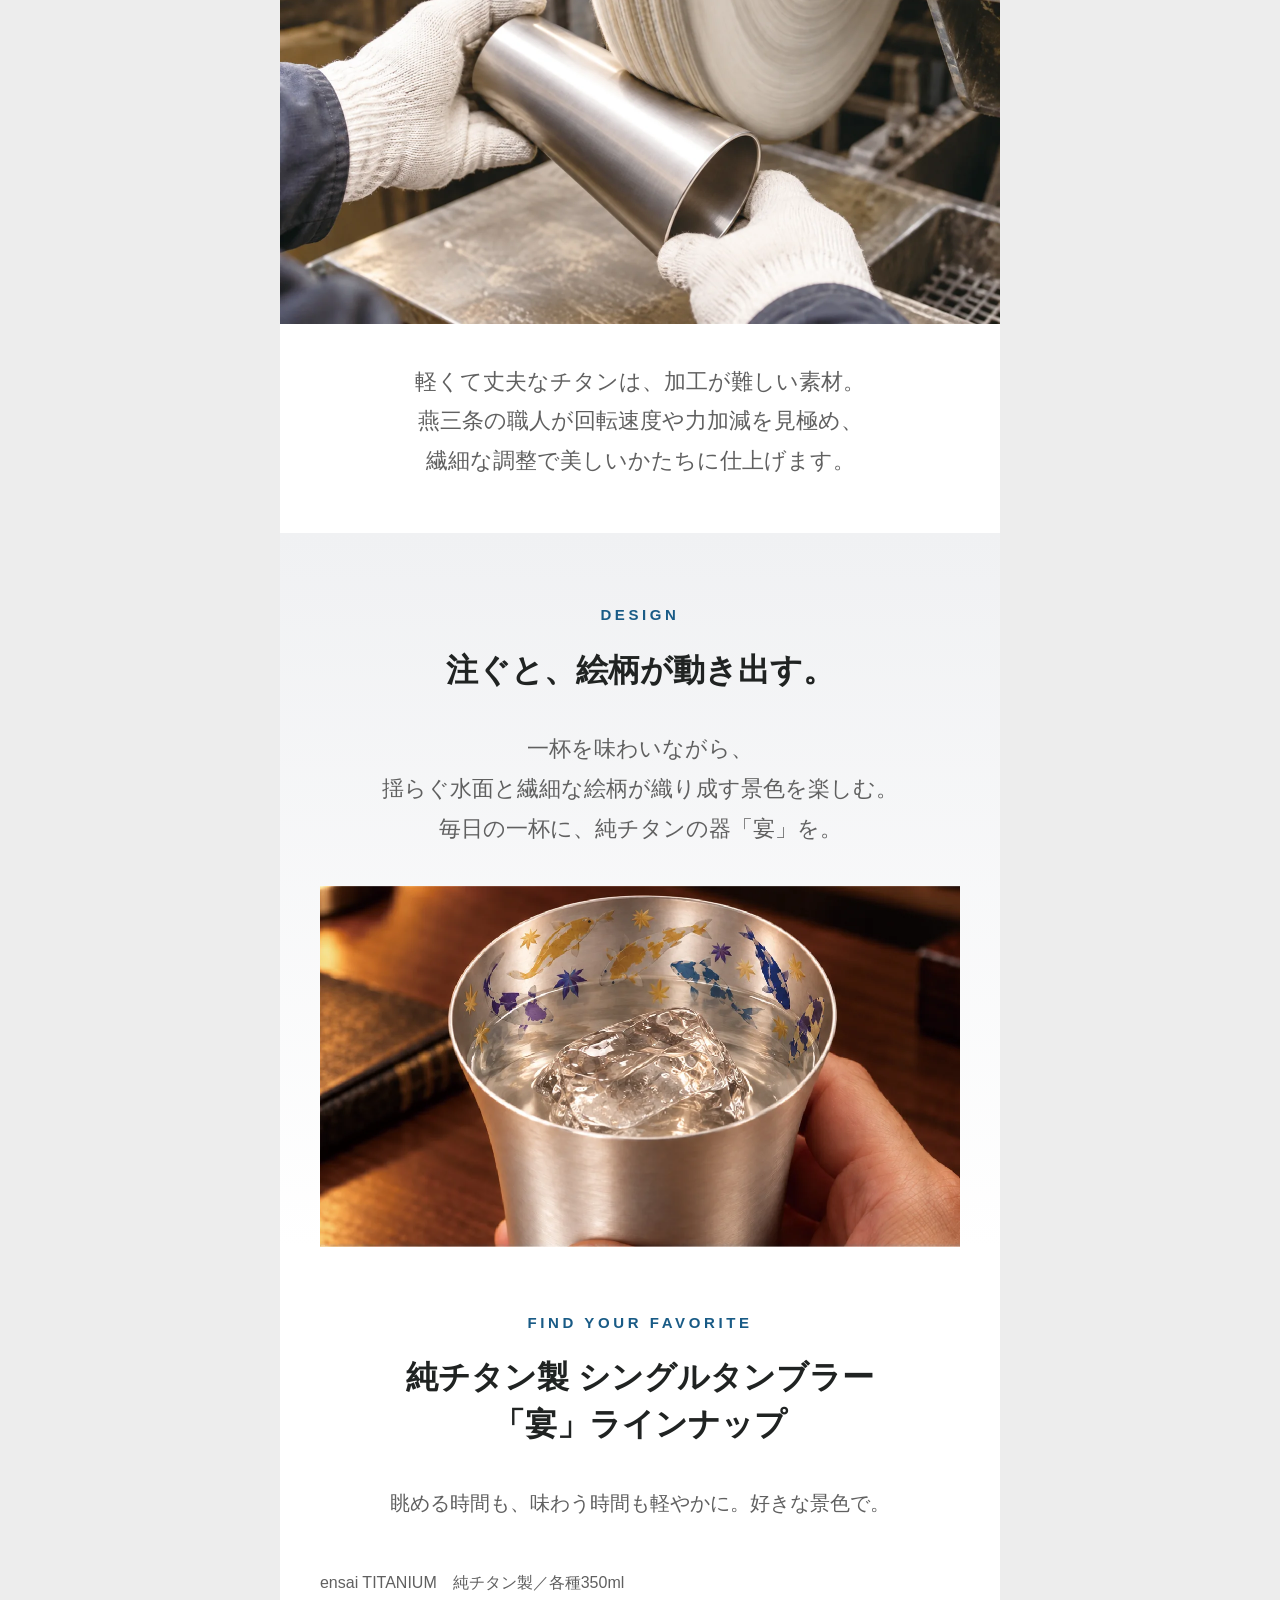
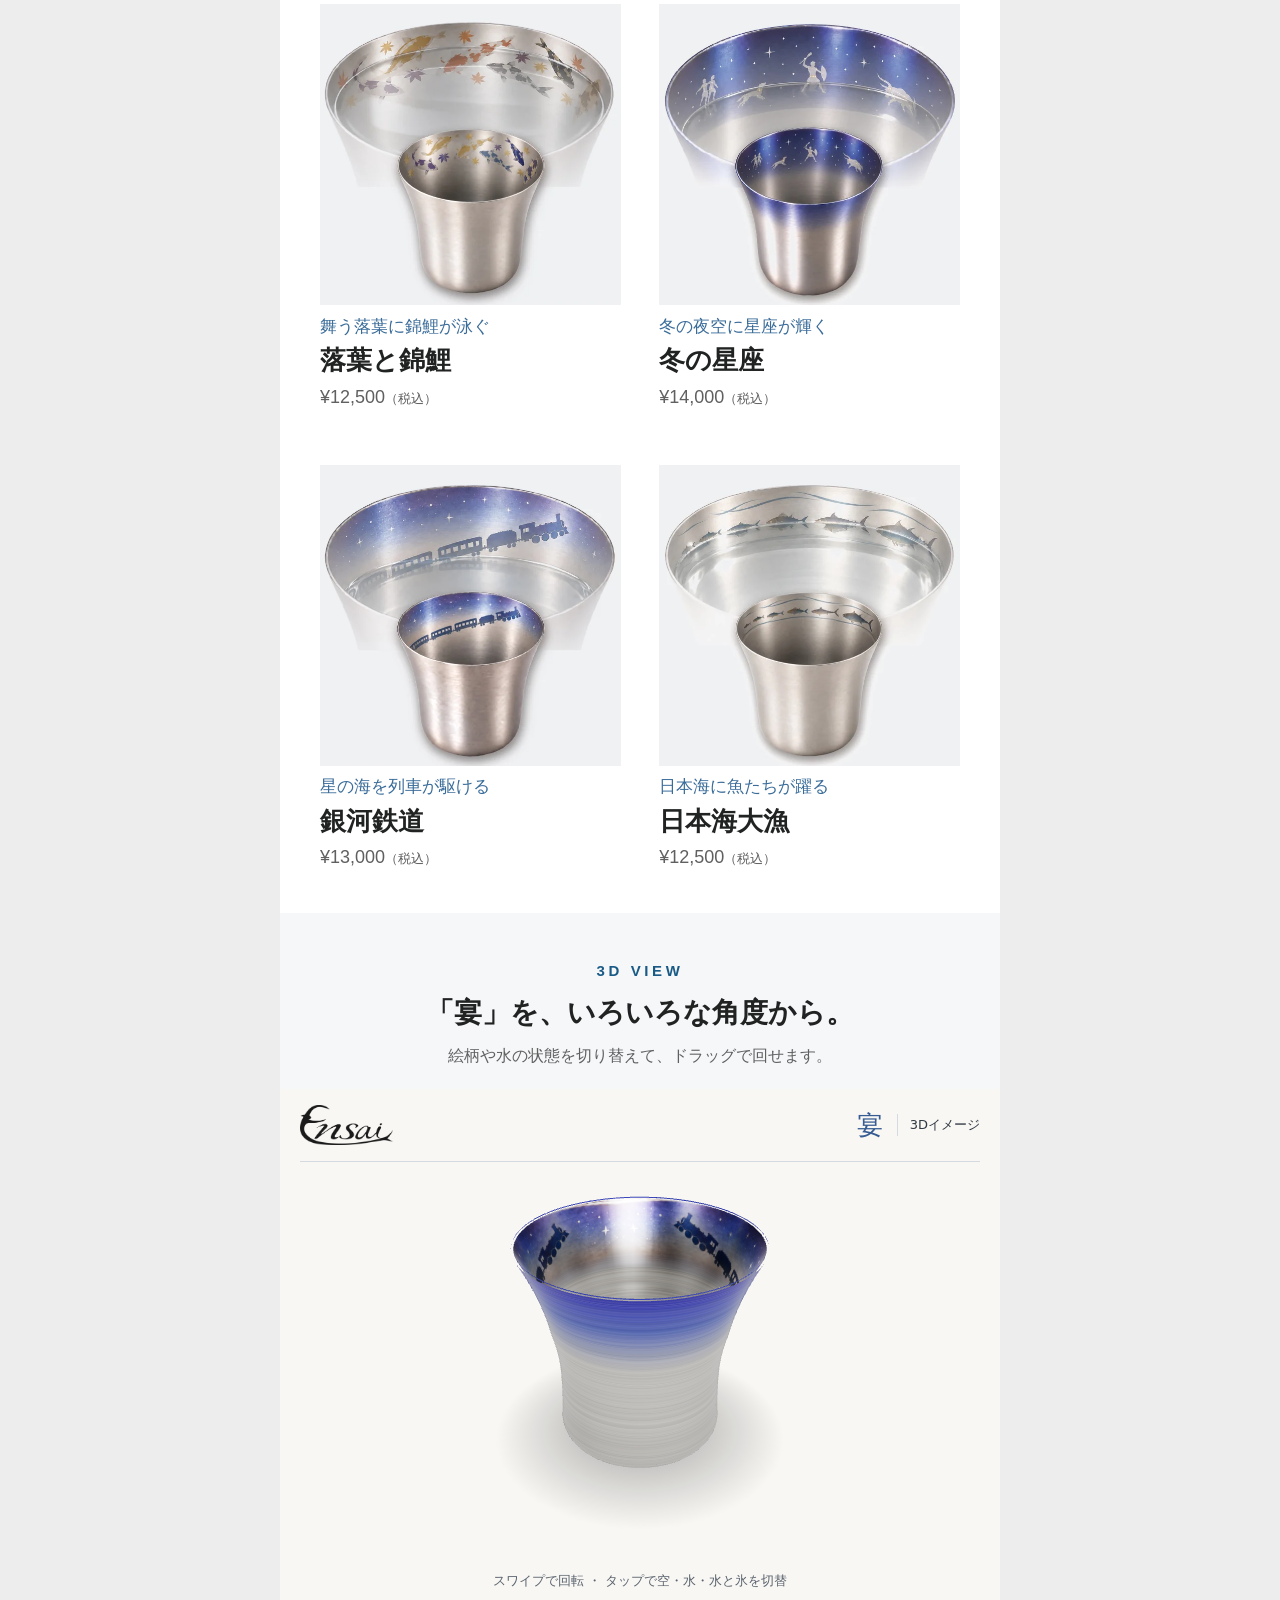
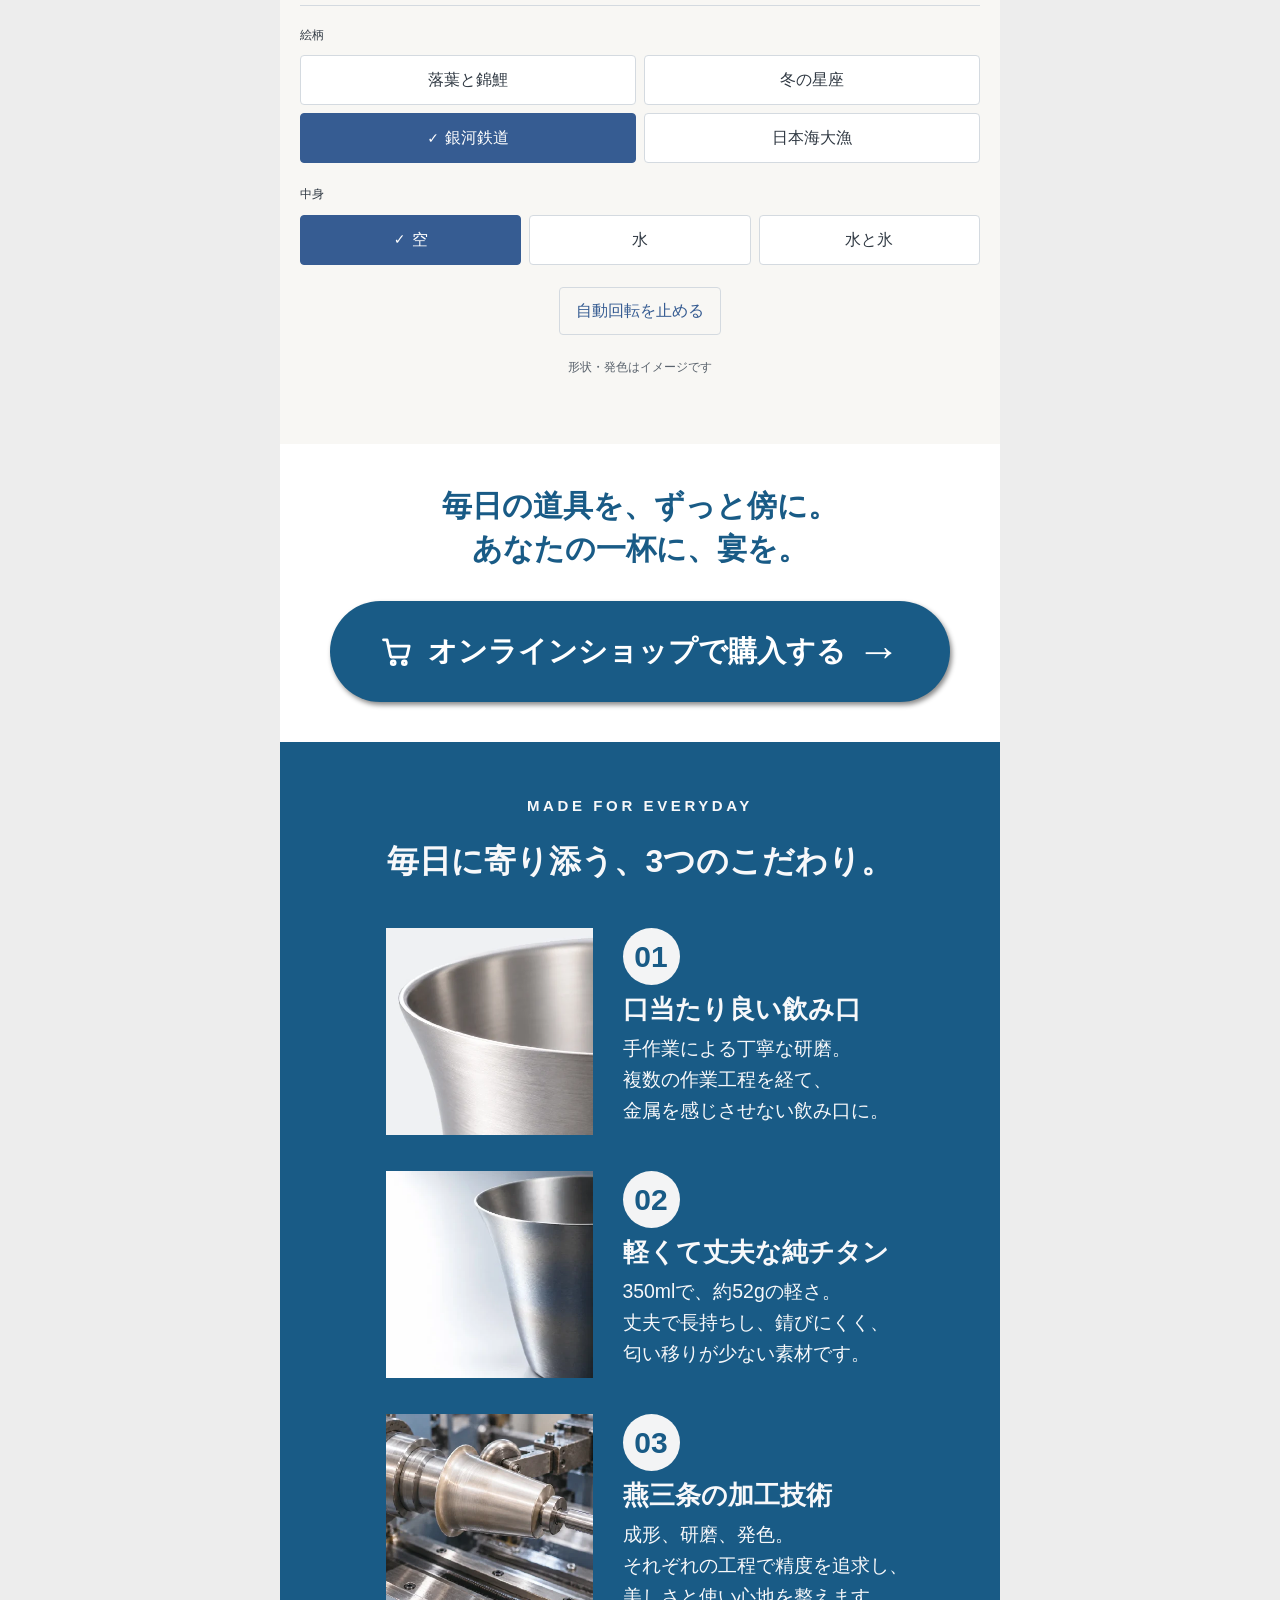
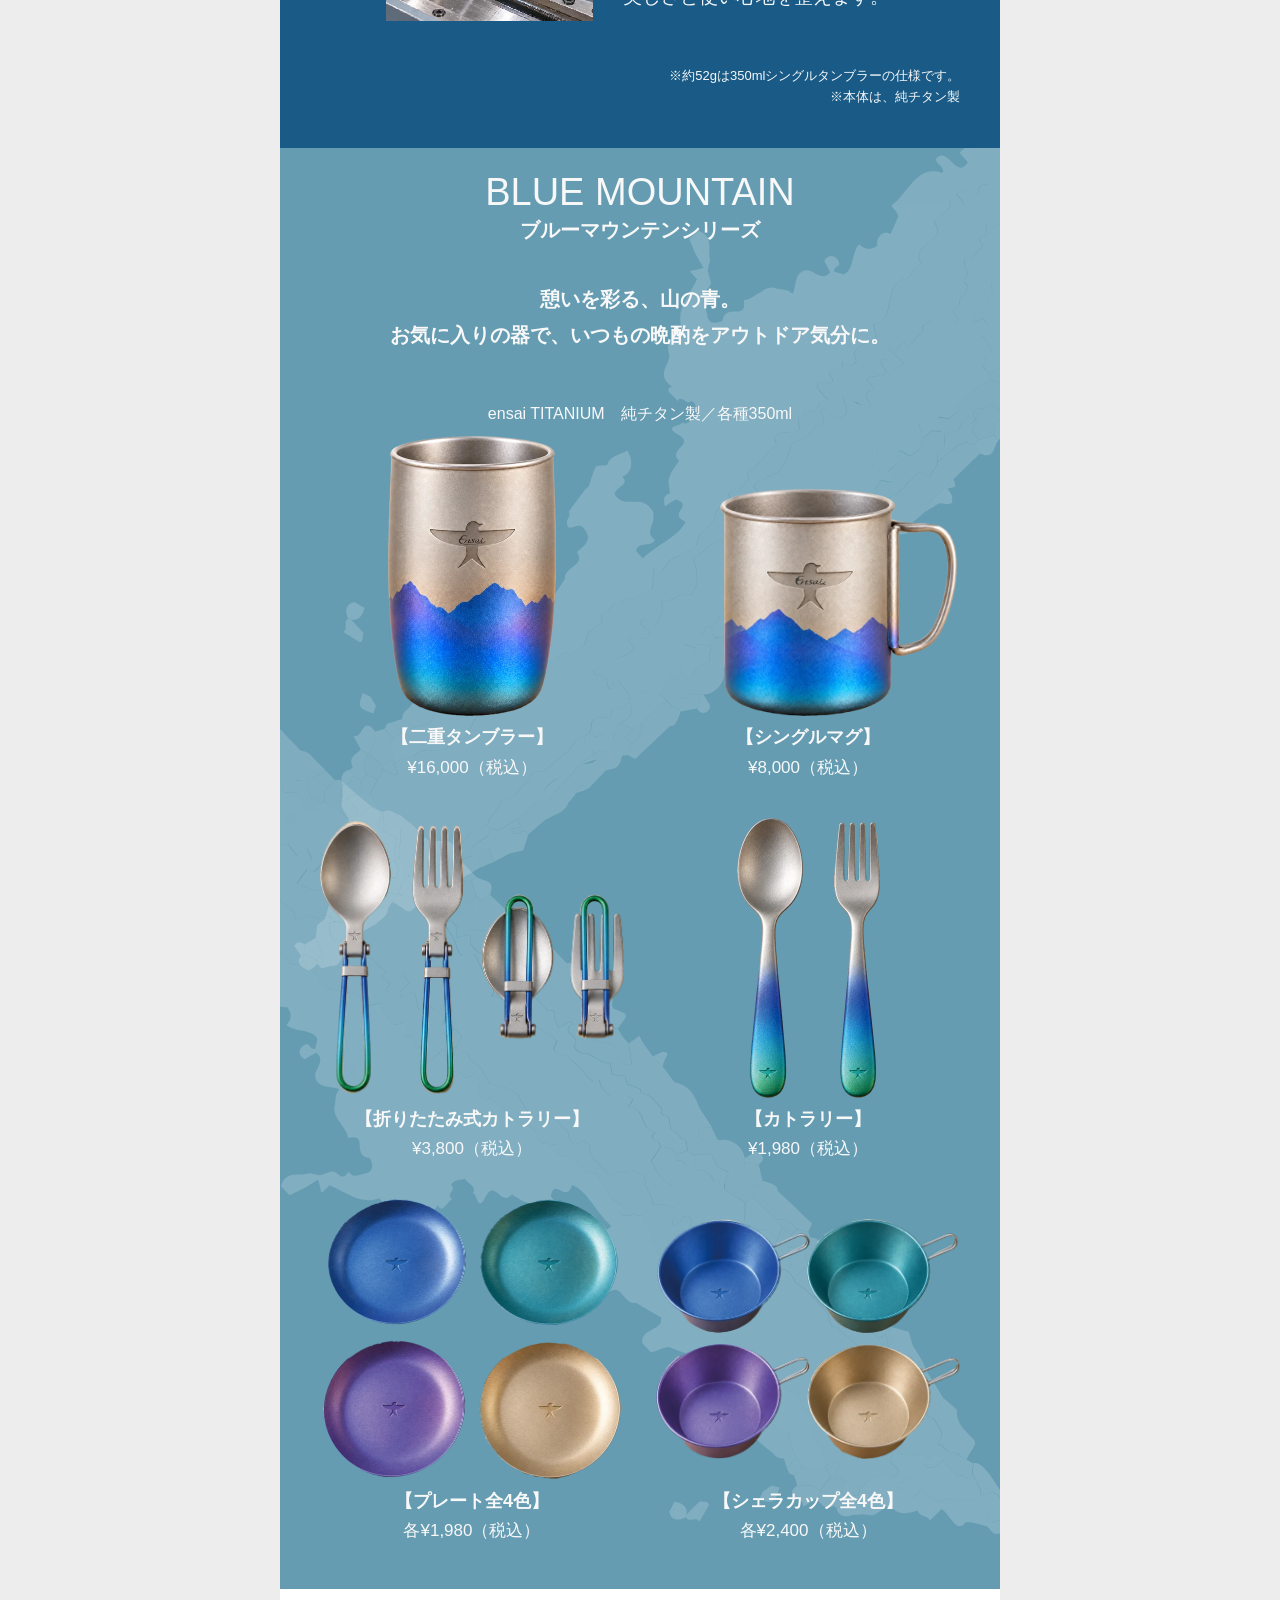
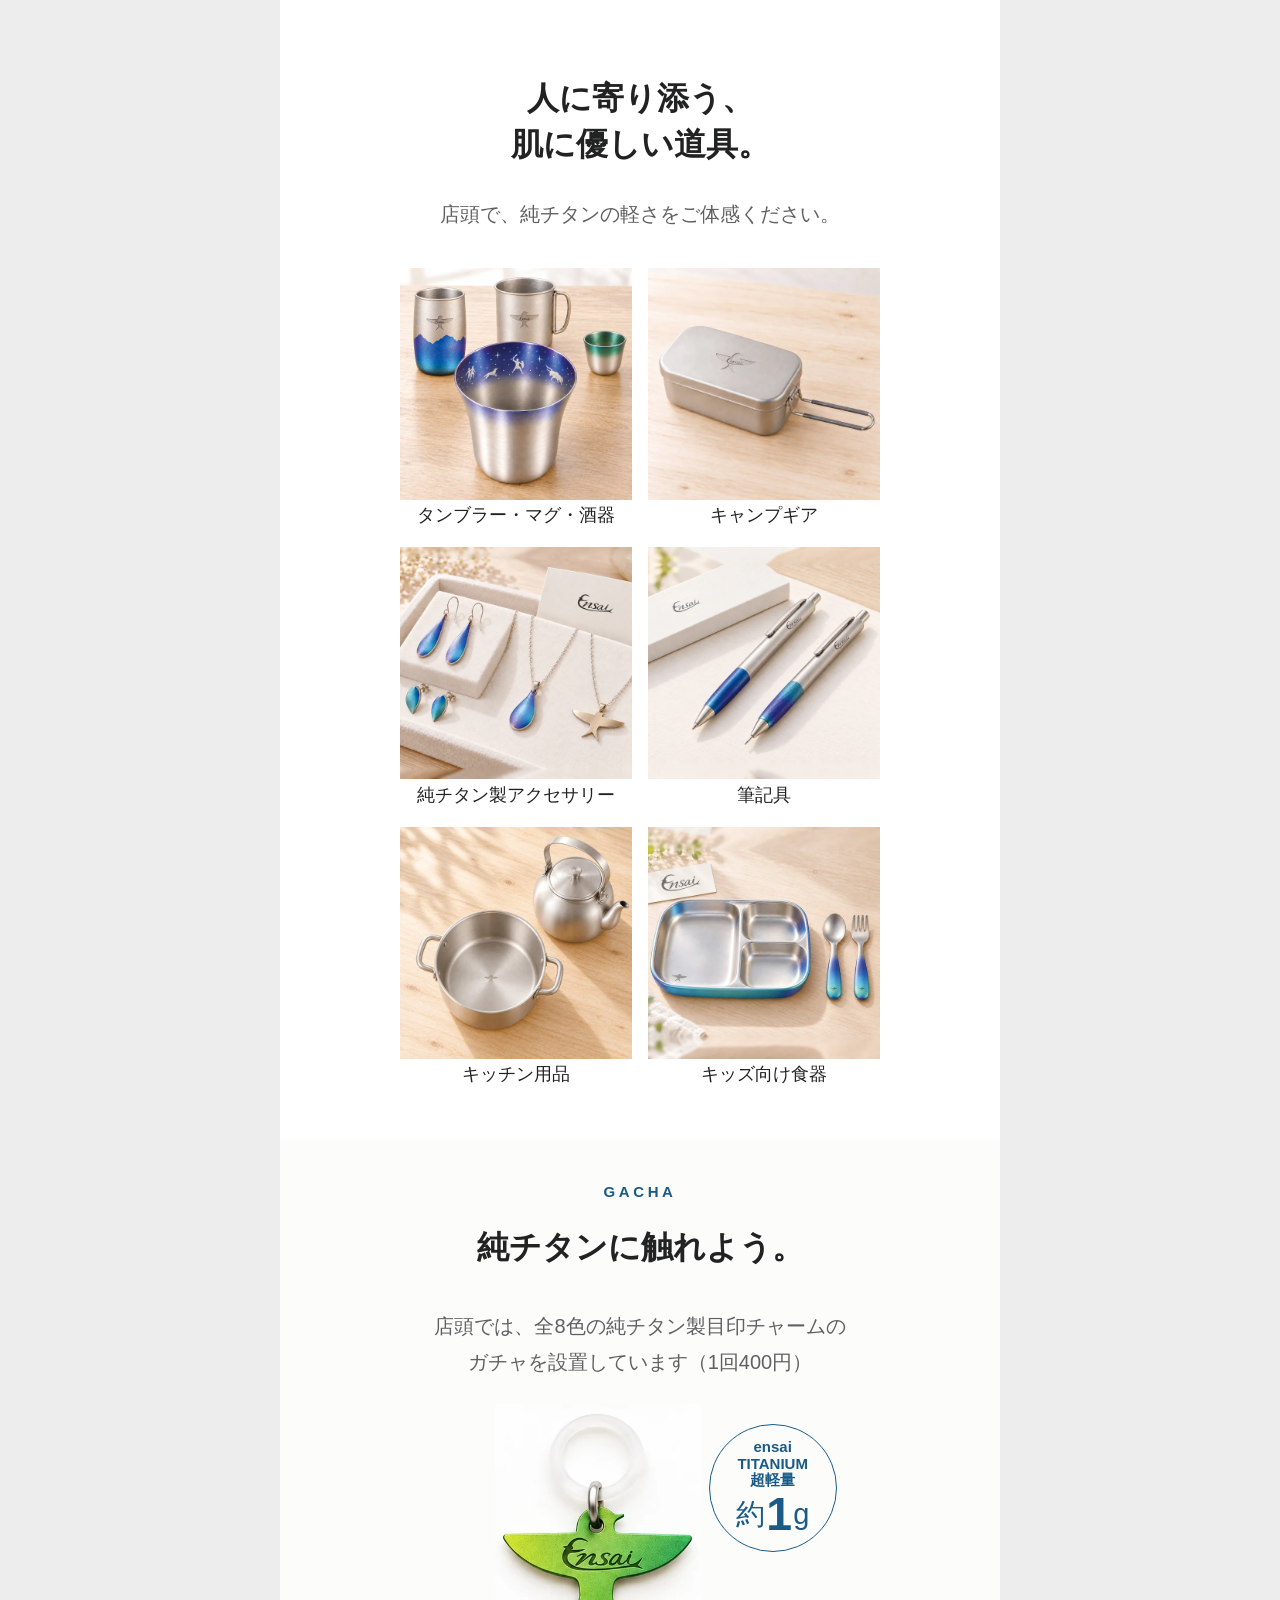
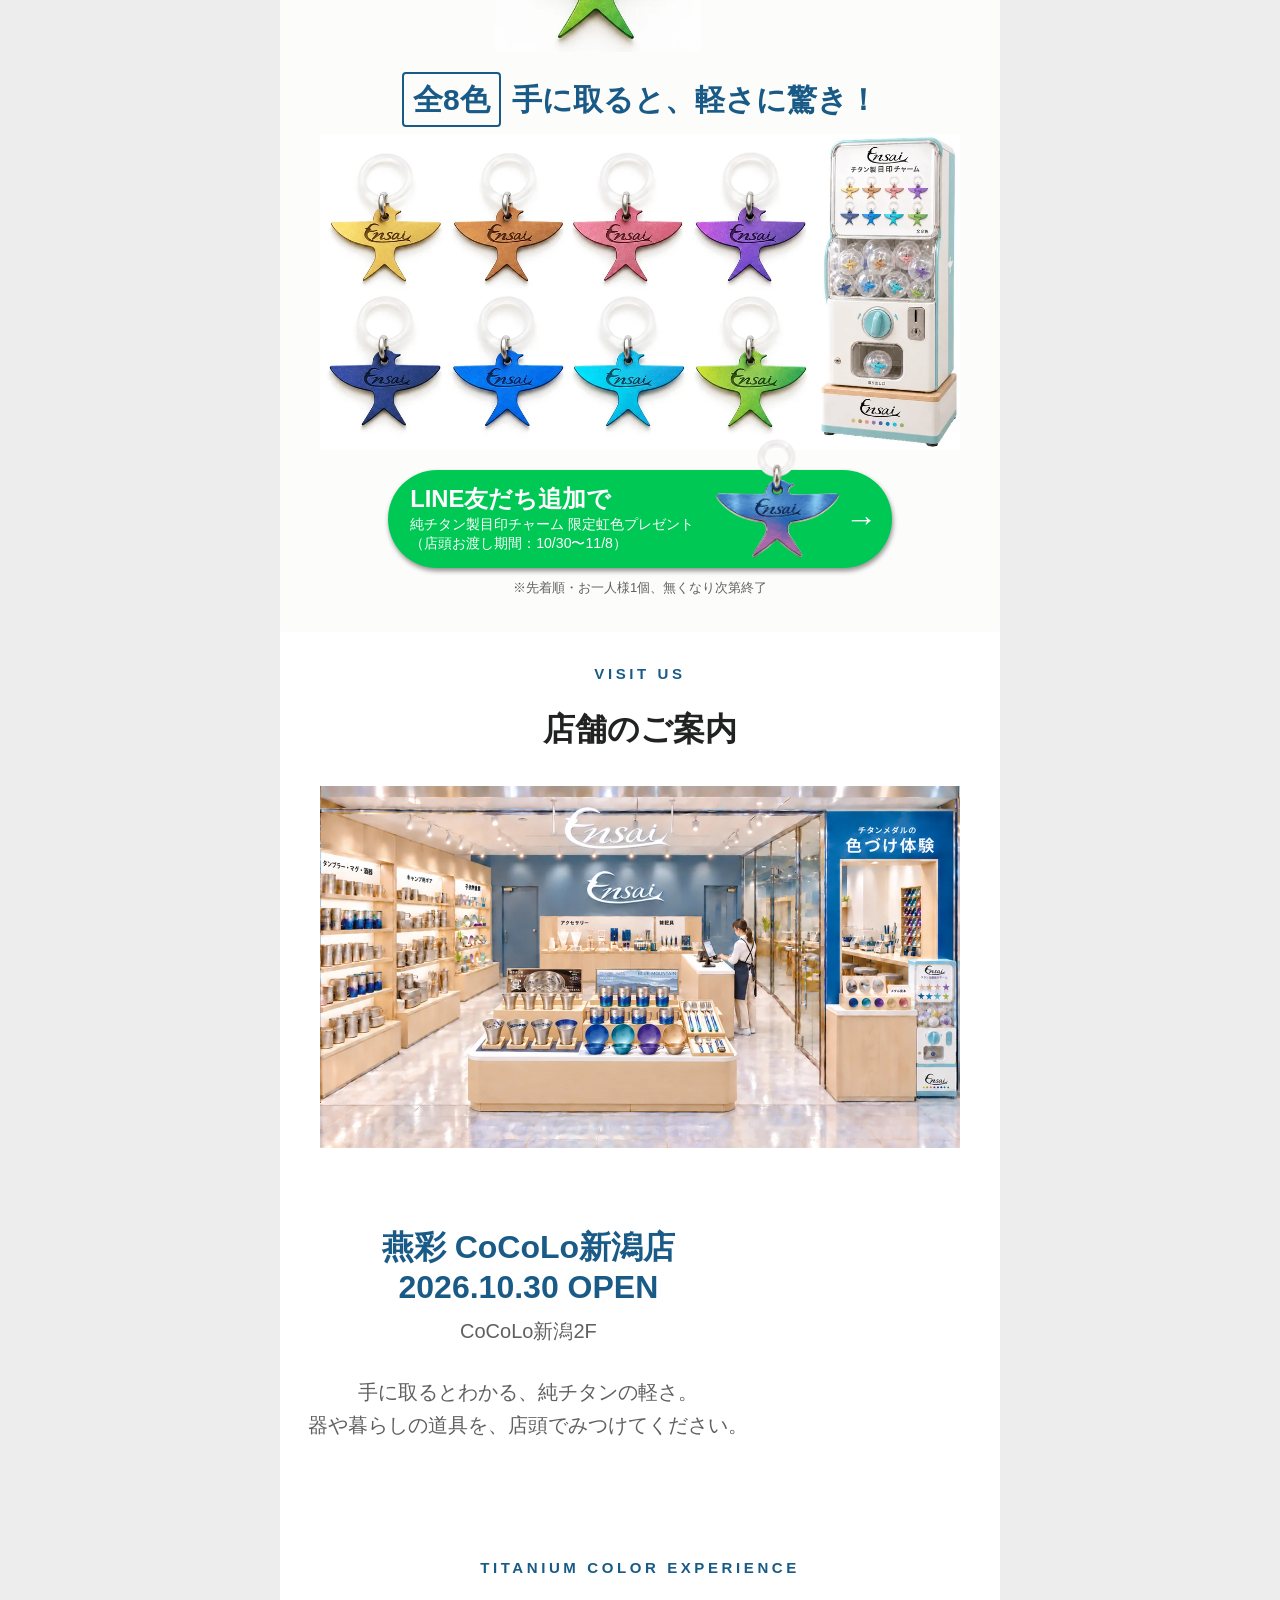
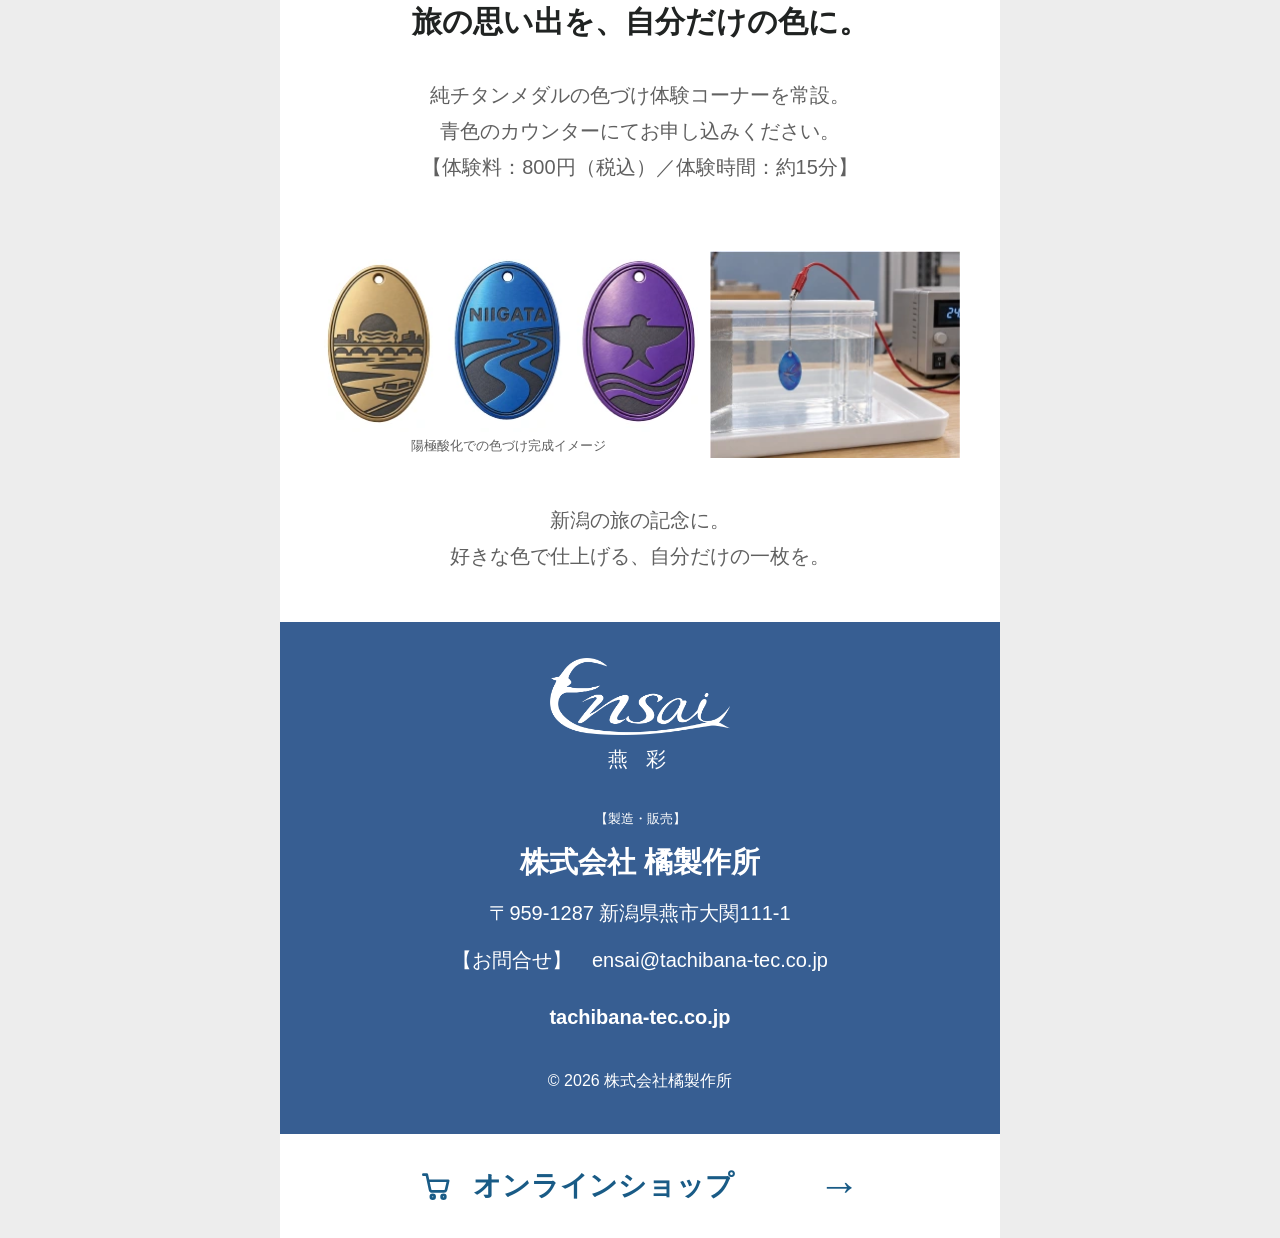
==== commit 2d700921: "チャームと店舗のご案内の写真を差し替え" ====
--- a/index.html
+++ b/index.html
@@ -22,4 +22,4 @@
     </button>
     <p class="fine center">※先着順・お一人様1個、無くなり次第終了</p>
   </div>
-</section><section class="craft"><header class="section-title"><p class="eyebrow">CRAFTSMANSHIP</p><h2>まろやかな飲み口、<br>軽やかな使い心地。</h2></header><img src="assets/craft.webp?v=2" alt="職人がタンブラーの飲み口を研磨する様子" class="" loading="lazy" width="1440" height="812"><p class="copy">軽くて丈夫なチタンは、加工が難しい素材。<br>燕三条の職人が回転速度や力加減を見極め、<br>繊細な調整で美しいかたちに仕上げます。</p></section><section class="design pad"><header class="section-title"><p class="eyebrow">DESIGN</p><h2>注ぐと、絵柄が動き出す。</h2></header><p class="copy">一杯を味わいながら、<br>揺らぐ水面と繊細な絵柄が織り成す景色を楽しむ。<br>毎日の一杯に、純チタンの器「宴」を。</p><img src="assets/scene.webp?v=2" alt="氷と水を注いだ、落葉と錦鯉の宴タンブラー" class="" loading="lazy" width="1278" height="721"></section><section class="lineup pad" id="utage"><header class="section-title"><p class="eyebrow">FIND YOUR FAVORITE</p><h2>純チタン製 シングルタンブラー<br>「宴」ラインナップ</h2></header><p class="copy compact">眺める時間も、味わう時間も軽やかに。好きな景色で。</p><p class="spec">ensai TITANIUM　純チタン製／各種350ml</p><div class="product-grid"><article class="product"><img src="assets/koi.webp?v=2" alt="落葉と錦鯉" class="" loading="lazy" width="600" height="600"><p class="tag">舞う落葉に錦鯉が泳ぐ</p><h3>落葉と錦鯉</h3><p class="price">¥12,500<small>（税込）</small></p></article><article class="product"><img src="assets/stars.webp?v=2" alt="冬の星座" class="" loading="lazy" width="600" height="600"><p class="tag">冬の夜空に星座が輝く</p><h3>冬の星座</h3><p class="price">¥14,000<small>（税込）</small></p></article><article class="product"><img src="assets/train.webp?v=2" alt="銀河鉄道" class="" loading="lazy" width="600" height="600"><p class="tag">星の海を列車が駆ける</p><h3>銀河鉄道</h3><p class="price">¥13,000<small>（税込）</small></p></article><article class="product"><img src="assets/fish.webp?v=2" alt="日本海大漁" class="" loading="lazy" width="600" height="600"><p class="tag">日本海に魚たちが躍る</p><h3>日本海大漁</h3><p class="price">¥12,500<small>（税込）</small></p></article></div></section><section class="viewer-section" aria-labelledby="viewer-title"><p class="eyebrow">3D VIEW</p><h2 id="viewer-title">「宴」を、いろいろな角度から。</h2><p class="viewer-help">絵柄や水の状態を切り替えて、ドラッグで回せます。</p><iframe src="viewer.html" title="宴タンブラーの3D見本。4種類の絵柄、空・水・水と氷を切り替えられます" loading="lazy"></iframe></section><section class="purchase"><h2>毎日の道具を、ずっと傍に。<br>あなたの一杯に、宴を。</h2><button type="button" class="cta shop" data-destination="shop"><span class="shop-label"><svg class="cart-icon" aria-hidden="true" viewBox="0 0 24 24" width="1em" height="1em" fill="none" stroke="currentColor" stroke-width="2" stroke-linecap="round" stroke-linejoin="round"><path d="M2.5 3.5h2.6l2.4 11.2a1.6 1.6 0 0 0 1.6 1.3h8.7a1.6 1.6 0 0 0 1.6-1.2l1.6-6.8H6.1"/><circle cx="9.5" cy="20" r="1.4"/><circle cx="17.5" cy="20" r="1.4"/></svg>オンラインショップで購入する</span><span class="arrow" aria-hidden="true">→</span></button></section><section class="features"><header class="section-title"><p class="eyebrow">MADE FOR EVERYDAY</p><h2>毎日に寄り添う、3つのこだわり。</h2></header><article class="feature"><img src="assets/rim.webp?v=2" alt="口当たり良い飲み口" class="" loading="lazy" width="406" height="406"><div><span class="number">01</span><h3>口当たり良い飲み口</h3><p>手作業による丁寧な研磨。<br>複数の作業工程を経て、<br>金属を感じさせない飲み口に。</p></div></article><article class="feature"><img src="assets/light.webp?v=3" alt="軽くて丈夫な純チタン" class="" loading="lazy" width="397" height="397"><div><span class="number">02</span><h3>軽くて丈夫な純チタン</h3><p>350mlで、約52gの軽さ。<br>丈夫で長持ちし、錆びにくく、<br>匂い移りが少ない素材です。</p></div></article><article class="feature"><img src="assets/lathe.webp?v=2" alt="燕三条の加工技術" class="" loading="lazy" width="406" height="406"><div><span class="number">03</span><h3>燕三条の加工技術</h3><p>成形、研磨、発色。<br>それぞれの工程で精度を追求し、<br>美しさと使い心地を整えます。</p></div></article><p class="fine feature-note">※約52gは350mlシングルタンブラーの仕様です。<br>※本体は、純チタン製</p></section><section class="mountain pad"><h2>BLUE MOUNTAIN</h2><p class="subtitle">ブルーマウンテンシリーズ</p><p class="copy compact"><strong>憩いを彩る、山の青。<br>お気に入りの器で、いつもの晩酌をアウトドア気分に。</strong></p><p class="spec center">ensai TITANIUM　純チタン製／各種350ml</p><div class="mountain-grid"><article><img src="assets/mountain-tumbler.webp?v=2" alt="二重タンブラー" class="" loading="lazy" width="335" height="560"><h3>【二重タンブラー】</h3><p>¥16,000（税込）</p></article><article><img src="assets/mountain-mug.webp?v=2" alt="シングルマグ" class="" loading="lazy" width="586" height="560"><h3>【シングルマグ】</h3><p>¥8,000（税込）</p></article><article><img src="assets/folding.webp?v=2" alt="折りたたみ式カトラリー" class="" loading="lazy" width="625" height="560"><h3>【折りたたみ式カトラリー】</h3><p>¥3,800（税込）</p></article><article><img src="assets/cutlery.webp?v=2" alt="カトラリー" class="" loading="lazy" width="286" height="560"><h3>【カトラリー】</h3><p>¥1,980（税込）</p></article><article><img src="assets/plates.webp?v=4" alt="プレート全4色" class="" loading="lazy" width="597" height="560"><h3>【プレート全4色】</h3><p>各¥1,980（税込）</p></article><article><img src="assets/cups.webp?v=4" alt="シェラカップ全4色" class="" loading="lazy" width="640" height="505"><h3>【シェラカップ全4色】</h3><p>各¥2,400（税込）</p></article></div></section><section class="more pad"><header class="section-title"><p class="eyebrow">MORE TITANIUM</p><h2>人に寄り添う、<br>肌に優しい道具。</h2></header><p class="copy compact">店頭で、純チタンの軽さをご体感ください。</p><div class="category-grid"><figure><img src="assets/category-cups.webp?v=2" alt="タンブラー・マグ・酒器" class="" loading="lazy" width="600" height="600"><figcaption>タンブラー・マグ・酒器</figcaption></figure><figure><img src="assets/category-camp.webp?v=2" alt="キャンプギア" class="" loading="lazy" width="600" height="600"><figcaption>キャンプギア</figcaption></figure><figure><img src="assets/category-jewelry.webp?v=2" alt="純チタン製アクセサリー" class="" loading="lazy" width="600" height="600"><figcaption>純チタン製アクセサリー</figcaption></figure><figure><img src="assets/category-pens.webp?v=2" alt="筆記具" class="" loading="lazy" width="600" height="600"><figcaption>筆記具</figcaption></figure><figure><img src="assets/category-kitchen.webp?v=2" alt="キッチン用品" class="" loading="lazy" width="600" height="600"><figcaption>キッチン用品</figcaption></figure><figure><img src="assets/category-kids.webp?v=2" alt="キッズ向け食器" class="" loading="lazy" width="600" height="600"><figcaption>キッズ向け食器</figcaption></figure></div></section><section class="gacha pad"><header class="section-title"><p class="eyebrow">GACHA</p><h2>純チタンに触れよう。</h2></header><p class="copy compact">店頭では、全8色の純チタン製目印チャームの<br>ガチャを設置しています（1回400円）</p><div class="charm"><img src="assets/gacha-main.webp" alt="黄緑色の純チタン製目印チャーム" class="" loading="lazy" width="208" height="250"><div class="weight"><span>ensai<br>TITANIUM<br>超軽量</span><p>約<strong>1</strong>g</p></div></div><h3 class="gacha-heading"><span>全8色</span> 手に取ると、軽さに驚き！</h3><img src="assets/gacha-all.webp" alt="全8色のチャームと店頭のガチャ" class="" loading="lazy" width="606" height="299"><button type="button" class="line-art" data-destination="line" aria-label="LINE友だち追加で純チタン製目印チャーム 限定虹色プレゼント。店頭お渡し期間10月30日〜11月8日"><img class="line-banner" src="assets/line-gift.webp" alt="LINE友だち追加で、純チタン製目印チャーム 限定虹色プレゼント。店頭お渡し期間10/30〜11/8" width="561" height="150" loading="lazy"><span class="line-copy"><strong>LINE友だち追加で</strong><small><span class="line-benefit">純チタン製目印チャーム</span> <span class="line-benefit">限定虹色プレゼント</span><br><span class="line-date">（店頭お渡し期間：<span class="nowrap">10/30〜11/8）</span></span></small></span><img class="hero-gift" src="assets/swallow-charm-large.png" alt="" width="140" height="140" loading="lazy"><span class="arrow" aria-hidden="true">→</span></button><p class="fine center">※先着順・お一人様1個、無くなり次第終了</p></section><section class="visit pad"><header class="section-title"><p class="eyebrow">VISIT US</p><h2>店舗のご案内</h2></header><img src="assets/store.webp" alt="燕彩 CoCoLo新潟店の店舗イメージ" class="" loading="lazy" width="640" height="362"><div class="store-intro"><div><h3>燕彩 CoCoLo新潟店<br>2026.10.30 OPEN</h3><p>CoCoLo新潟2F</p><p>手に取るとわかる、純チタンの軽さ。<br>器や暮らしの道具を、店頭でみつけてください。</p></div><img src="assets/store-cups.webp" alt="店頭に並ぶ宴タンブラー" class="" loading="lazy" width="343" height="343"></div></section><section class="experience pad"><header class="section-title"><p class="eyebrow">TITANIUM COLOR EXPERIENCE</p><h2>旅の思い出を、自分だけの色に。</h2></header><p class="copy compact">純チタンメダルの色づけ体験コーナーを常設。<br>青色のカウンターにてお申し込みください。<br>【体験料：800円（税込）／体験時間：約15分】</p><div class="experience-images"><figure><img src="assets/medals.webp" alt="金色、青色、紫色に色づけした3種類のチタンメダル" class="" loading="lazy" width="376" height="180"><figcaption>陽極酸化での色づけ完成イメージ</figcaption></figure><img src="assets/color-experience.webp" alt="水槽でチタンメダルに色をつける様子" class="" loading="lazy" width="251" height="208"></div><p class="copy compact">新潟の旅の記念に。<br>好きな色で仕上げる、自分だけの一枚を。</p></section><footer><img src="assets/ensai-white.webp" alt="Ensai" class="footer-logo" loading="lazy" width="1348" height="578"><p class="footer-brand">燕 彩</p><p class="fine">【製造・販売】</p><h2>株式会社 橘製作所</h2><p>〒959-1287 新潟県燕市大関111-1</p><p>【お問合せ】　ensai@tachibana-tec.co.jp</p><p class="company-domain">tachibana-tec.co.jp</p><p class="copyright">© 2026 株式会社橘製作所</p></footer><button type="button" class="bottom-shop" data-destination="shop"><span class="shop-label"><svg class="cart-icon" aria-hidden="true" viewBox="0 0 24 24" width="1em" height="1em" fill="none" stroke="currentColor" stroke-width="2" stroke-linecap="round" stroke-linejoin="round"><path d="M2.5 3.5h2.6l2.4 11.2a1.6 1.6 0 0 0 1.6 1.3h8.7a1.6 1.6 0 0 0 1.6-1.2l1.6-6.8H6.1"/><circle cx="9.5" cy="20" r="1.4"/><circle cx="17.5" cy="20" r="1.4"/></svg>オンラインショップ</span> <span aria-hidden="true">→</span></button></main><dialog id="link-notice"><h2>リンク先は準備中です</h2><p id="notice-copy"></p><button type="button" id="close-notice">閉じる</button></dialog><script src="config.js"></script><script src="app.js"></script><script src="motion.js" defer></script></body></html>+</section><section class="craft"><header class="section-title"><p class="eyebrow">CRAFTSMANSHIP</p><h2>まろやかな飲み口、<br>軽やかな使い心地。</h2></header><img src="assets/craft.webp?v=2" alt="職人がタンブラーの飲み口を研磨する様子" class="" loading="lazy" width="1440" height="812"><p class="copy">軽くて丈夫なチタンは、加工が難しい素材。<br>燕三条の職人が回転速度や力加減を見極め、<br>繊細な調整で美しいかたちに仕上げます。</p></section><section class="design pad"><header class="section-title"><p class="eyebrow">DESIGN</p><h2>注ぐと、絵柄が動き出す。</h2></header><p class="copy">一杯を味わいながら、<br>揺らぐ水面と繊細な絵柄が織り成す景色を楽しむ。<br>毎日の一杯に、純チタンの器「宴」を。</p><img src="assets/scene.webp?v=2" alt="氷と水を注いだ、落葉と錦鯉の宴タンブラー" class="" loading="lazy" width="1278" height="721"></section><section class="lineup pad" id="utage"><header class="section-title"><p class="eyebrow">FIND YOUR FAVORITE</p><h2>純チタン製 シングルタンブラー<br>「宴」ラインナップ</h2></header><p class="copy compact">眺める時間も、味わう時間も軽やかに。好きな景色で。</p><p class="spec">ensai TITANIUM　純チタン製／各種350ml</p><div class="product-grid"><article class="product"><img src="assets/koi.webp?v=2" alt="落葉と錦鯉" class="" loading="lazy" width="600" height="600"><p class="tag">舞う落葉に錦鯉が泳ぐ</p><h3>落葉と錦鯉</h3><p class="price">¥12,500<small>（税込）</small></p></article><article class="product"><img src="assets/stars.webp?v=2" alt="冬の星座" class="" loading="lazy" width="600" height="600"><p class="tag">冬の夜空に星座が輝く</p><h3>冬の星座</h3><p class="price">¥14,000<small>（税込）</small></p></article><article class="product"><img src="assets/train.webp?v=2" alt="銀河鉄道" class="" loading="lazy" width="600" height="600"><p class="tag">星の海を列車が駆ける</p><h3>銀河鉄道</h3><p class="price">¥13,000<small>（税込）</small></p></article><article class="product"><img src="assets/fish.webp?v=2" alt="日本海大漁" class="" loading="lazy" width="600" height="600"><p class="tag">日本海に魚たちが躍る</p><h3>日本海大漁</h3><p class="price">¥12,500<small>（税込）</small></p></article></div></section><section class="viewer-section" aria-labelledby="viewer-title"><p class="eyebrow">3D VIEW</p><h2 id="viewer-title">「宴」を、いろいろな角度から。</h2><p class="viewer-help">絵柄や水の状態を切り替えて、ドラッグで回せます。</p><iframe src="viewer.html" title="宴タンブラーの3D見本。4種類の絵柄、空・水・水と氷を切り替えられます" loading="lazy"></iframe></section><section class="purchase"><h2>毎日の道具を、ずっと傍に。<br>あなたの一杯に、宴を。</h2><button type="button" class="cta shop" data-destination="shop"><span class="shop-label"><svg class="cart-icon" aria-hidden="true" viewBox="0 0 24 24" width="1em" height="1em" fill="none" stroke="currentColor" stroke-width="2" stroke-linecap="round" stroke-linejoin="round"><path d="M2.5 3.5h2.6l2.4 11.2a1.6 1.6 0 0 0 1.6 1.3h8.7a1.6 1.6 0 0 0 1.6-1.2l1.6-6.8H6.1"/><circle cx="9.5" cy="20" r="1.4"/><circle cx="17.5" cy="20" r="1.4"/></svg>オンラインショップで購入する</span><span class="arrow" aria-hidden="true">→</span></button></section><section class="features"><header class="section-title"><p class="eyebrow">MADE FOR EVERYDAY</p><h2>毎日に寄り添う、3つのこだわり。</h2></header><article class="feature"><img src="assets/rim.webp?v=2" alt="口当たり良い飲み口" class="" loading="lazy" width="406" height="406"><div><span class="number">01</span><h3>口当たり良い飲み口</h3><p>手作業による丁寧な研磨。<br>複数の作業工程を経て、<br>金属を感じさせない飲み口に。</p></div></article><article class="feature"><img src="assets/light.webp?v=3" alt="軽くて丈夫な純チタン" class="" loading="lazy" width="397" height="397"><div><span class="number">02</span><h3>軽くて丈夫な純チタン</h3><p>350mlで、約52gの軽さ。<br>丈夫で長持ちし、錆びにくく、<br>匂い移りが少ない素材です。</p></div></article><article class="feature"><img src="assets/lathe.webp?v=2" alt="燕三条の加工技術" class="" loading="lazy" width="406" height="406"><div><span class="number">03</span><h3>燕三条の加工技術</h3><p>成形、研磨、発色。<br>それぞれの工程で精度を追求し、<br>美しさと使い心地を整えます。</p></div></article><p class="fine feature-note">※約52gは350mlシングルタンブラーの仕様です。<br>※本体は、純チタン製</p></section><section class="mountain pad"><h2>BLUE MOUNTAIN</h2><p class="subtitle">ブルーマウンテンシリーズ</p><p class="copy compact"><strong>憩いを彩る、山の青。<br>お気に入りの器で、いつもの晩酌をアウトドア気分に。</strong></p><p class="spec center">ensai TITANIUM　純チタン製／各種350ml</p><div class="mountain-grid"><article><img src="assets/mountain-tumbler.webp?v=2" alt="二重タンブラー" class="" loading="lazy" width="335" height="560"><h3>【二重タンブラー】</h3><p>¥16,000（税込）</p></article><article><img src="assets/mountain-mug.webp?v=2" alt="シングルマグ" class="" loading="lazy" width="586" height="560"><h3>【シングルマグ】</h3><p>¥8,000（税込）</p></article><article><img src="assets/folding.webp?v=2" alt="折りたたみ式カトラリー" class="" loading="lazy" width="625" height="560"><h3>【折りたたみ式カトラリー】</h3><p>¥3,800（税込）</p></article><article><img src="assets/cutlery.webp?v=2" alt="カトラリー" class="" loading="lazy" width="286" height="560"><h3>【カトラリー】</h3><p>¥1,980（税込）</p></article><article><img src="assets/plates.webp?v=4" alt="プレート全4色" class="" loading="lazy" width="597" height="560"><h3>【プレート全4色】</h3><p>各¥1,980（税込）</p></article><article><img src="assets/cups.webp?v=4" alt="シェラカップ全4色" class="" loading="lazy" width="640" height="505"><h3>【シェラカップ全4色】</h3><p>各¥2,400（税込）</p></article></div></section><section class="more pad"><header class="section-title"><p class="eyebrow">MORE TITANIUM</p><h2>人に寄り添う、<br>肌に優しい道具。</h2></header><p class="copy compact">店頭で、純チタンの軽さをご体感ください。</p><div class="category-grid"><figure><img src="assets/category-cups.webp?v=2" alt="タンブラー・マグ・酒器" class="" loading="lazy" width="600" height="600"><figcaption>タンブラー・マグ・酒器</figcaption></figure><figure><img src="assets/category-camp.webp?v=2" alt="キャンプギア" class="" loading="lazy" width="600" height="600"><figcaption>キャンプギア</figcaption></figure><figure><img src="assets/category-jewelry.webp?v=2" alt="純チタン製アクセサリー" class="" loading="lazy" width="600" height="600"><figcaption>純チタン製アクセサリー</figcaption></figure><figure><img src="assets/category-pens.webp?v=2" alt="筆記具" class="" loading="lazy" width="600" height="600"><figcaption>筆記具</figcaption></figure><figure><img src="assets/category-kitchen.webp?v=2" alt="キッチン用品" class="" loading="lazy" width="600" height="600"><figcaption>キッチン用品</figcaption></figure><figure><img src="assets/category-kids.webp?v=2" alt="キッズ向け食器" class="" loading="lazy" width="600" height="600"><figcaption>キッズ向け食器</figcaption></figure></div></section><section class="gacha pad"><header class="section-title"><p class="eyebrow">GACHA</p><h2>純チタンに触れよう。</h2></header><p class="copy compact">店頭では、全8色の純チタン製目印チャームの<br>ガチャを設置しています（1回400円）</p><div class="charm"><img src="assets/gacha-main.webp?v=2" alt="黄緑色の純チタン製目印チャーム" class="" loading="lazy" width="346" height="416"><div class="weight"><span>ensai<br>TITANIUM<br>超軽量</span><p>約<strong>1</strong>g</p></div></div><h3 class="gacha-heading"><span>全8色</span> 手に取ると、軽さに驚き！</h3><img src="assets/gacha-all.webp?v=2" alt="全8色のチャームと店頭のガチャ" class="" loading="lazy" width="1212" height="598"><button type="button" class="line-art" data-destination="line" aria-label="LINE友だち追加で純チタン製目印チャーム 限定虹色プレゼント。店頭お渡し期間10月30日〜11月8日"><img class="line-banner" src="assets/line-gift.webp" alt="LINE友だち追加で、純チタン製目印チャーム 限定虹色プレゼント。店頭お渡し期間10/30〜11/8" width="561" height="150" loading="lazy"><span class="line-copy"><strong>LINE友だち追加で</strong><small><span class="line-benefit">純チタン製目印チャーム</span> <span class="line-benefit">限定虹色プレゼント</span><br><span class="line-date">（店頭お渡し期間：<span class="nowrap">10/30〜11/8）</span></span></small></span><img class="hero-gift" src="assets/swallow-charm-large.png" alt="" width="140" height="140" loading="lazy"><span class="arrow" aria-hidden="true">→</span></button><p class="fine center">※先着順・お一人様1個、無くなり次第終了</p></section><section class="visit pad"><header class="section-title"><p class="eyebrow">VISIT US</p><h2>店舗のご案内</h2></header><img src="assets/store.webp?v=2" alt="燕彩 CoCoLo新潟店の店舗イメージ" class="" loading="lazy" width="1280" height="724"><div class="store-intro"><div><h3>燕彩 CoCoLo新潟店<br>2026.10.30 OPEN</h3><p>CoCoLo新潟2F</p><p>手に取るとわかる、純チタンの軽さ。<br>器や暮らしの道具を、店頭でみつけてください。</p></div><img src="assets/store-cups.webp" alt="店頭に並ぶ宴タンブラー" class="" loading="lazy" width="343" height="343"></div></section><section class="experience pad"><header class="section-title"><p class="eyebrow">TITANIUM COLOR EXPERIENCE</p><h2>旅の思い出を、自分だけの色に。</h2></header><p class="copy compact">純チタンメダルの色づけ体験コーナーを常設。<br>青色のカウンターにてお申し込みください。<br>【体験料：800円（税込）／体験時間：約15分】</p><div class="experience-images"><figure><img src="assets/medals.webp" alt="金色、青色、紫色に色づけした3種類のチタンメダル" class="" loading="lazy" width="376" height="180"><figcaption>陽極酸化での色づけ完成イメージ</figcaption></figure><img src="assets/color-experience.webp" alt="水槽でチタンメダルに色をつける様子" class="" loading="lazy" width="251" height="208"></div><p class="copy compact">新潟の旅の記念に。<br>好きな色で仕上げる、自分だけの一枚を。</p></section><footer><img src="assets/ensai-white.webp" alt="Ensai" class="footer-logo" loading="lazy" width="1348" height="578"><p class="footer-brand">燕 彩</p><p class="fine">【製造・販売】</p><h2>株式会社 橘製作所</h2><p>〒959-1287 新潟県燕市大関111-1</p><p>【お問合せ】　ensai@tachibana-tec.co.jp</p><p class="company-domain">tachibana-tec.co.jp</p><p class="copyright">© 2026 株式会社橘製作所</p></footer><button type="button" class="bottom-shop" data-destination="shop"><span class="shop-label"><svg class="cart-icon" aria-hidden="true" viewBox="0 0 24 24" width="1em" height="1em" fill="none" stroke="currentColor" stroke-width="2" stroke-linecap="round" stroke-linejoin="round"><path d="M2.5 3.5h2.6l2.4 11.2a1.6 1.6 0 0 0 1.6 1.3h8.7a1.6 1.6 0 0 0 1.6-1.2l1.6-6.8H6.1"/><circle cx="9.5" cy="20" r="1.4"/><circle cx="17.5" cy="20" r="1.4"/></svg>オンラインショップ</span> <span aria-hidden="true">→</span></button></main><dialog id="link-notice"><h2>リンク先は準備中です</h2><p id="notice-copy"></p><button type="button" id="close-notice">閉じる</button></dialog><script src="config.js"></script><script src="app.js"></script><script src="motion.js" defer></script></body></html>
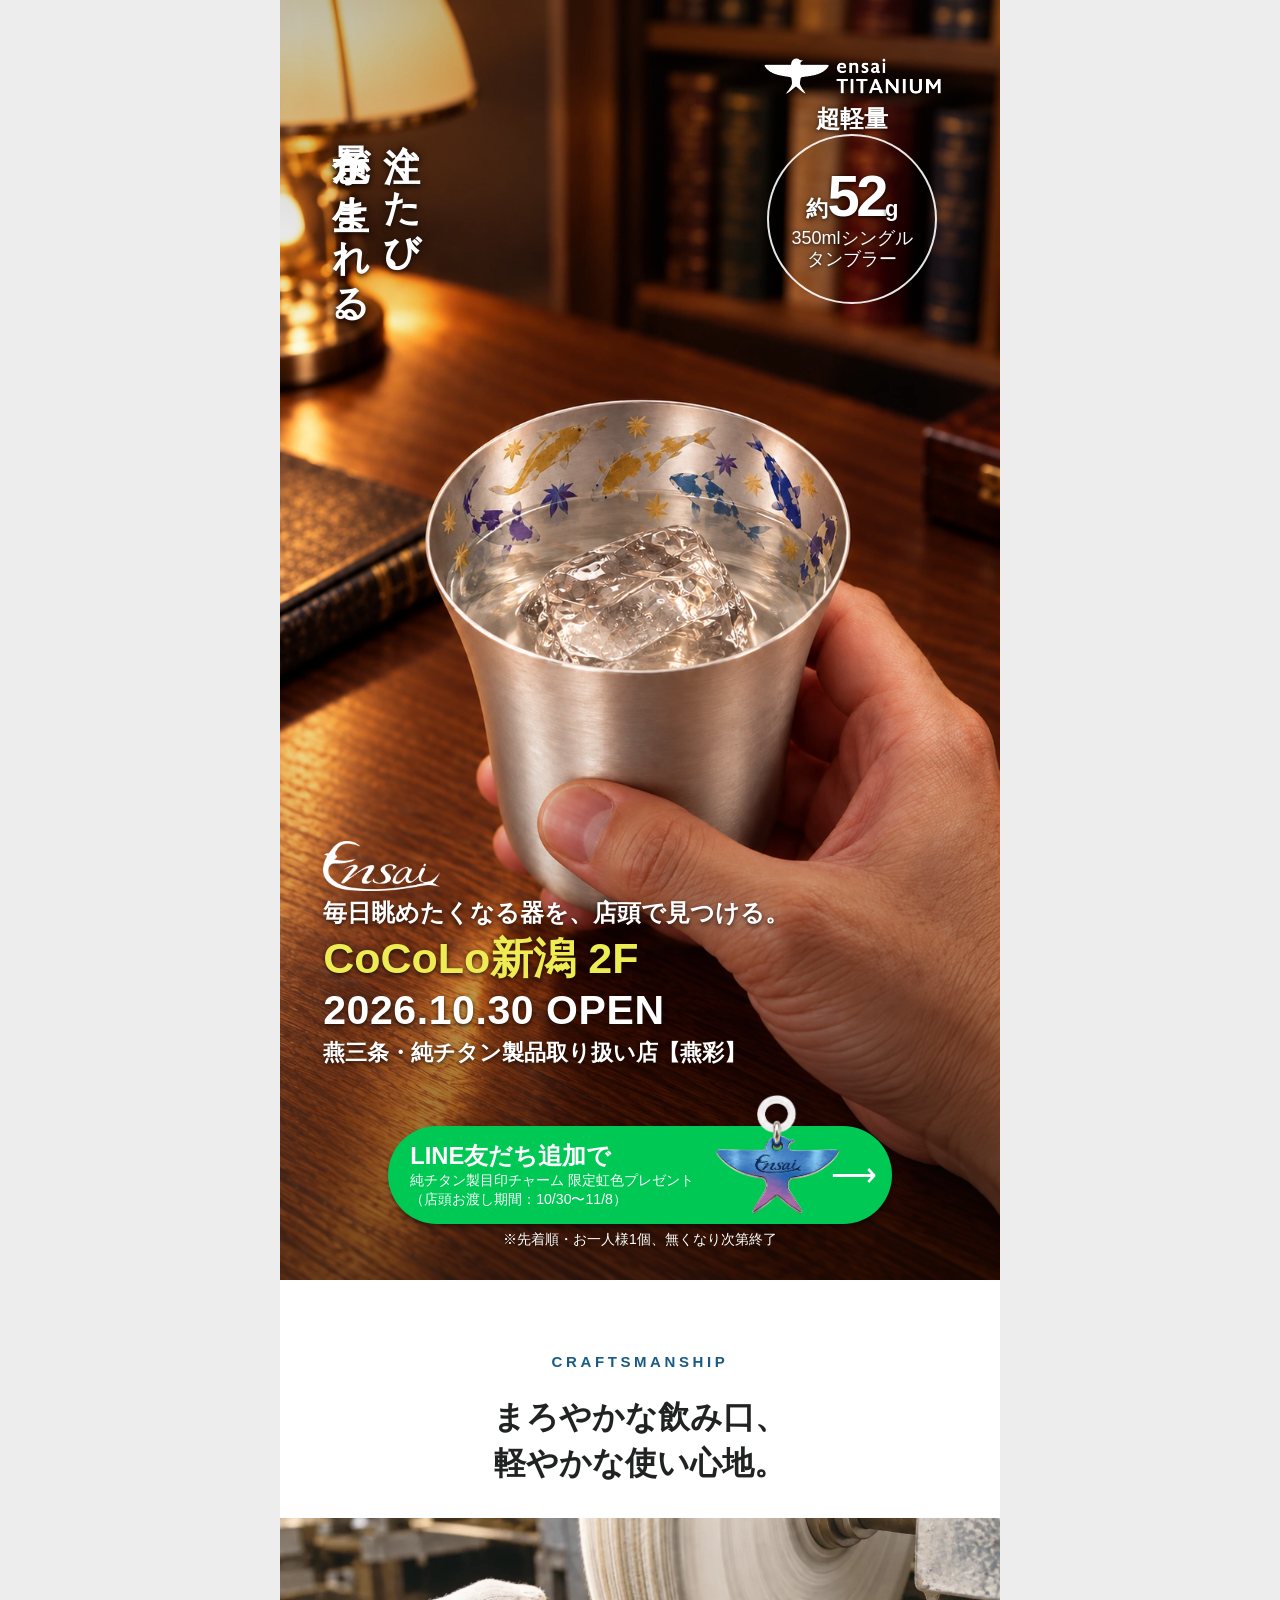
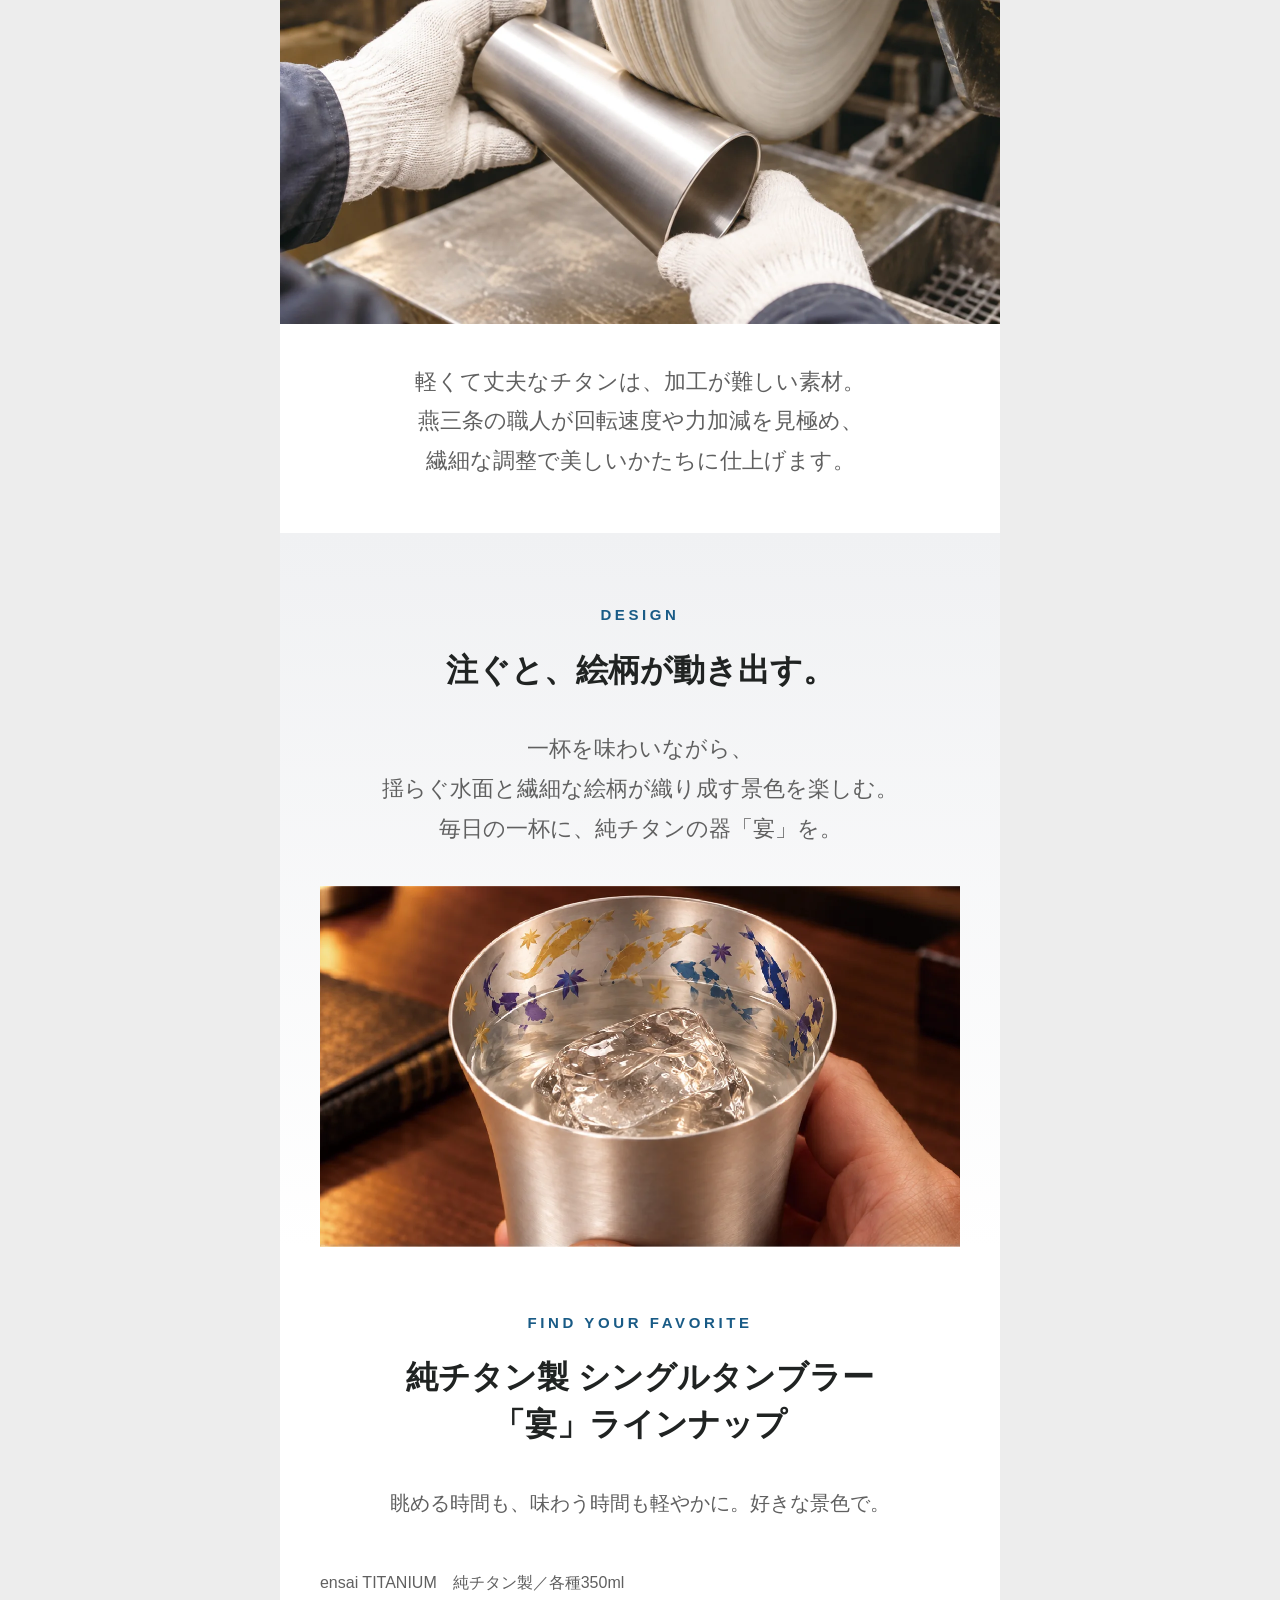
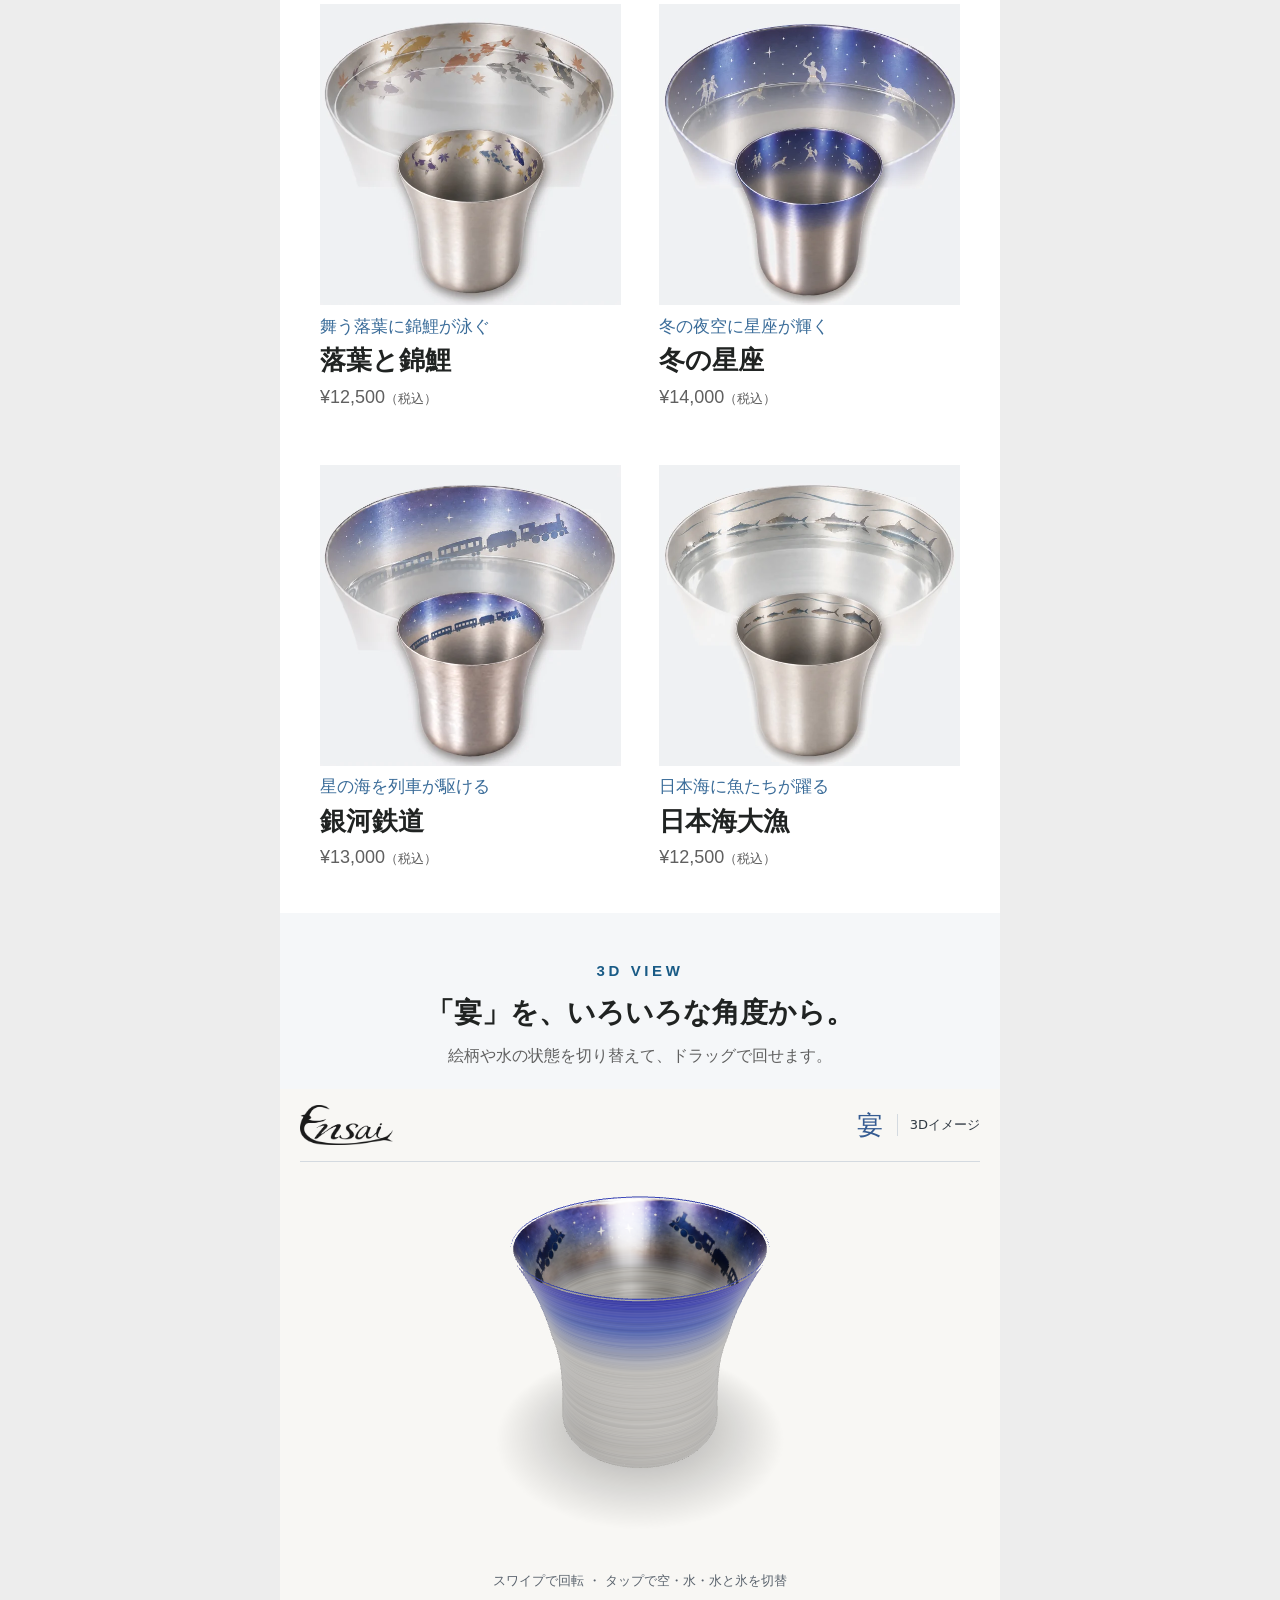
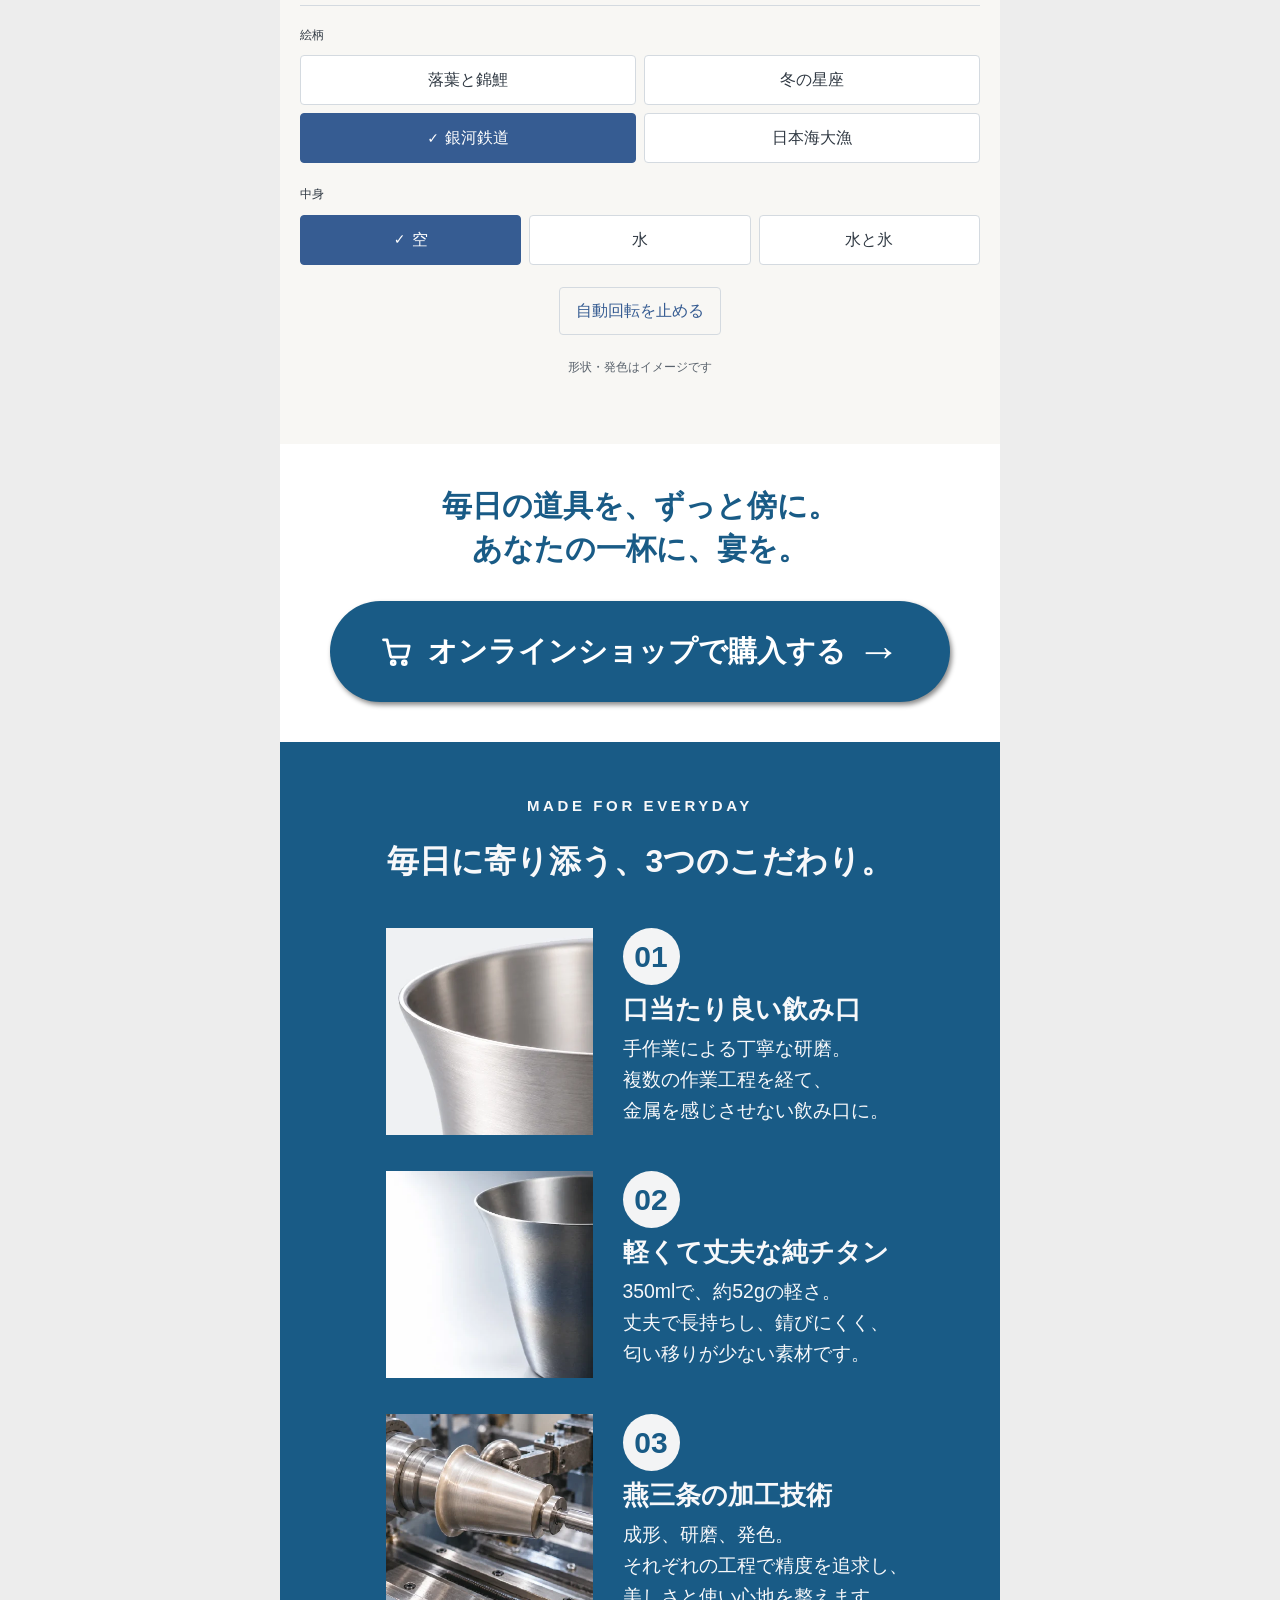
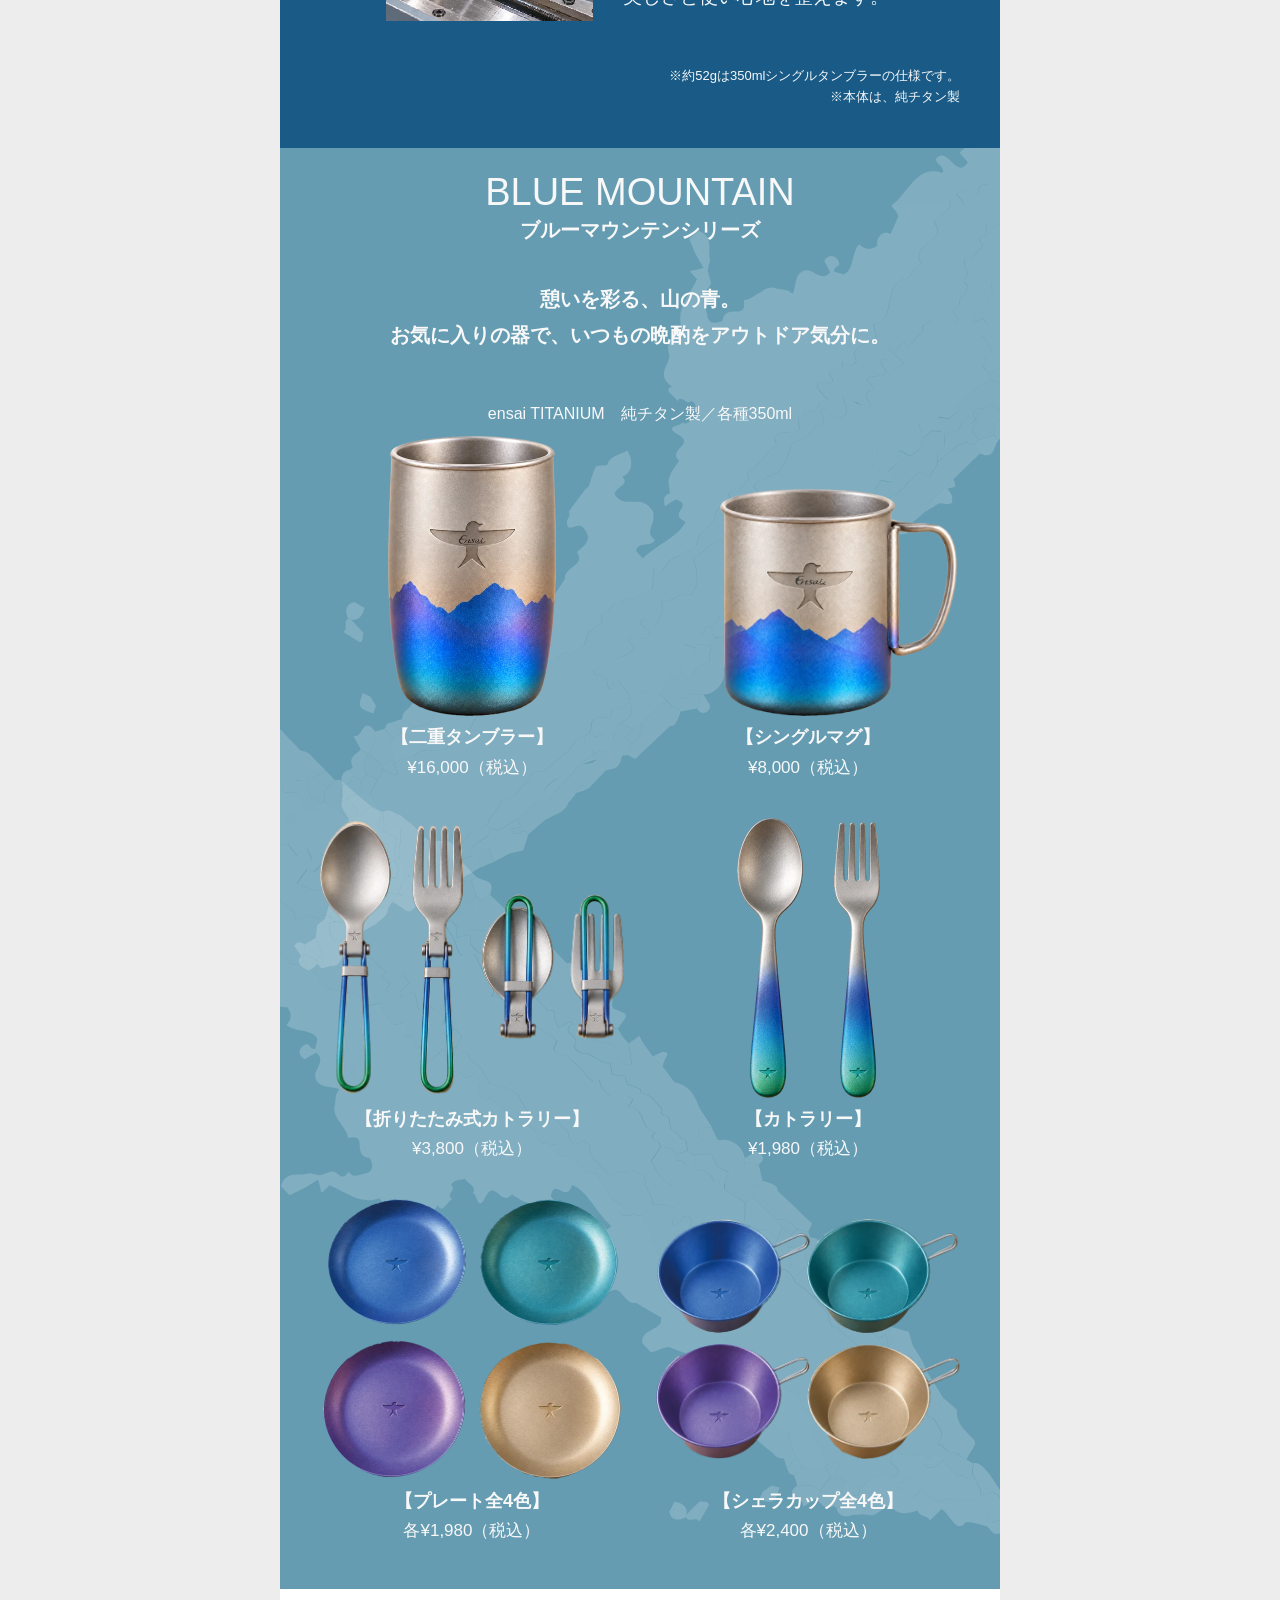
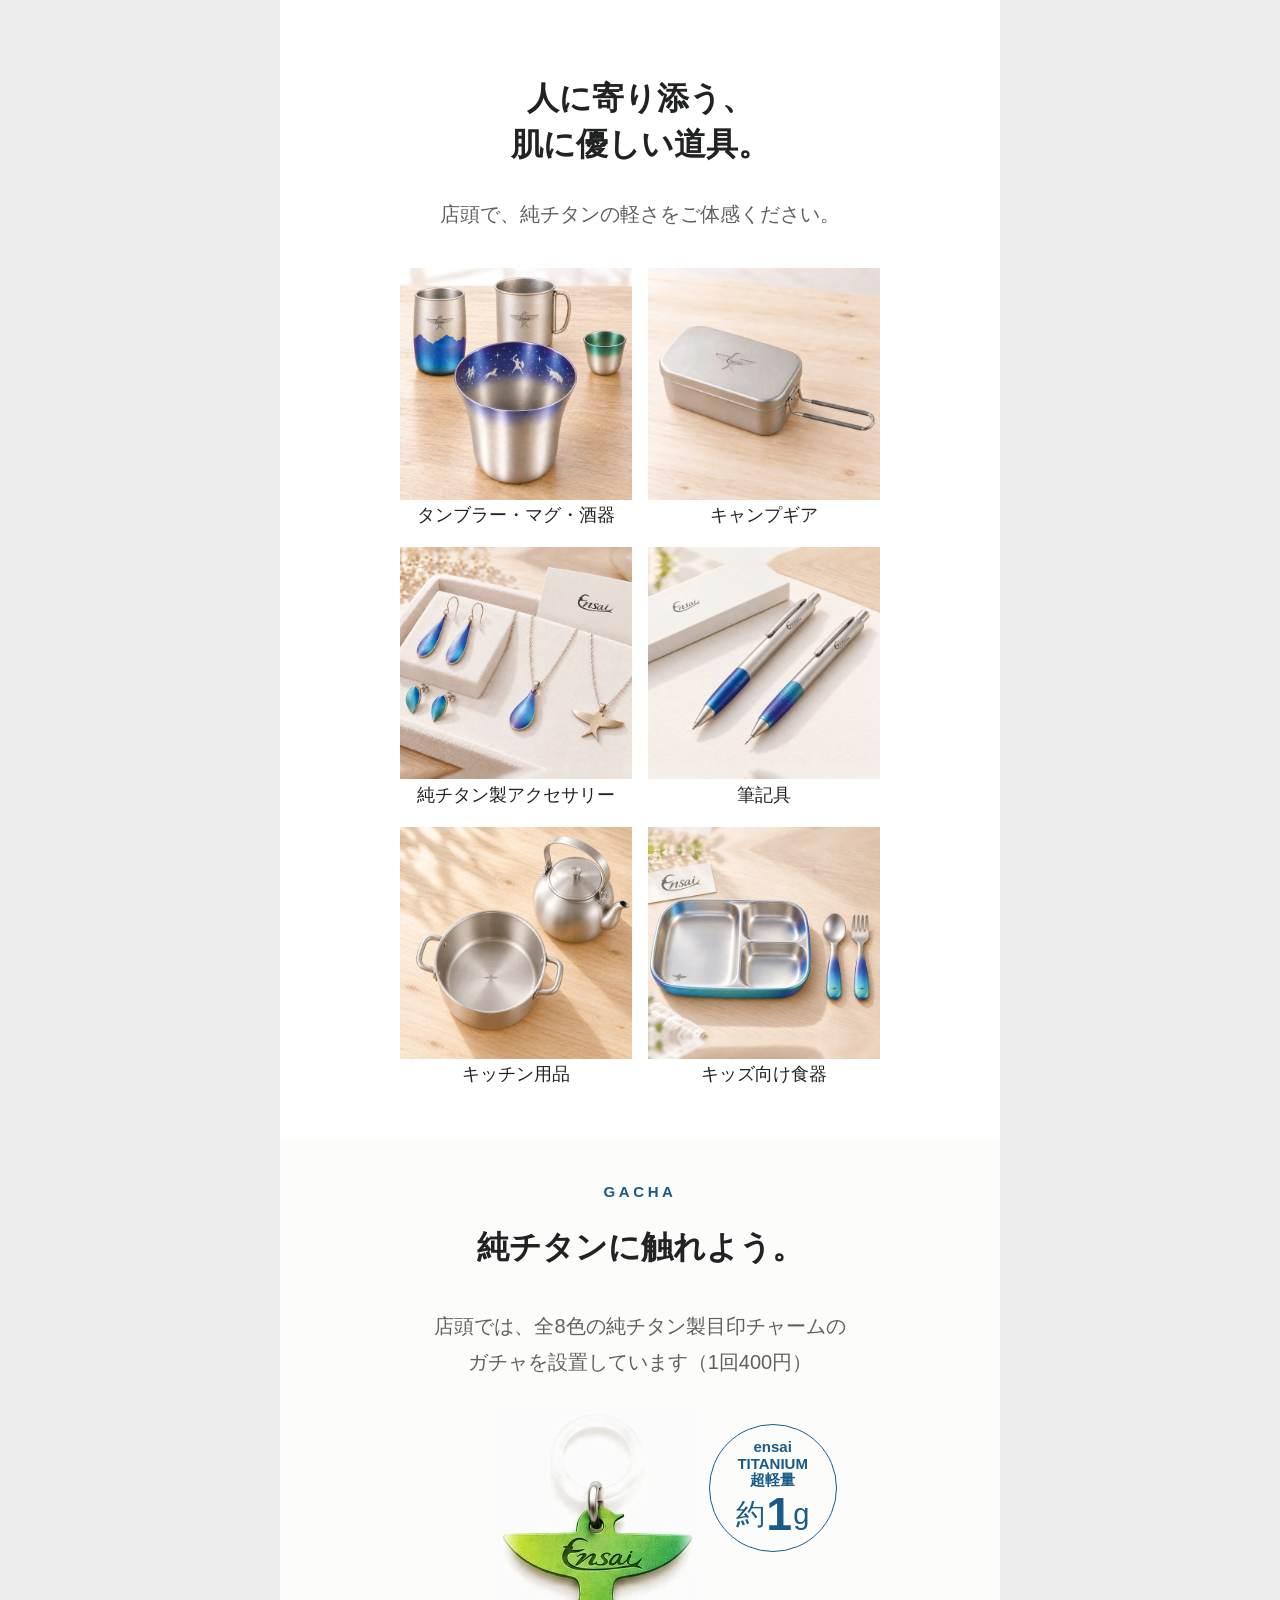
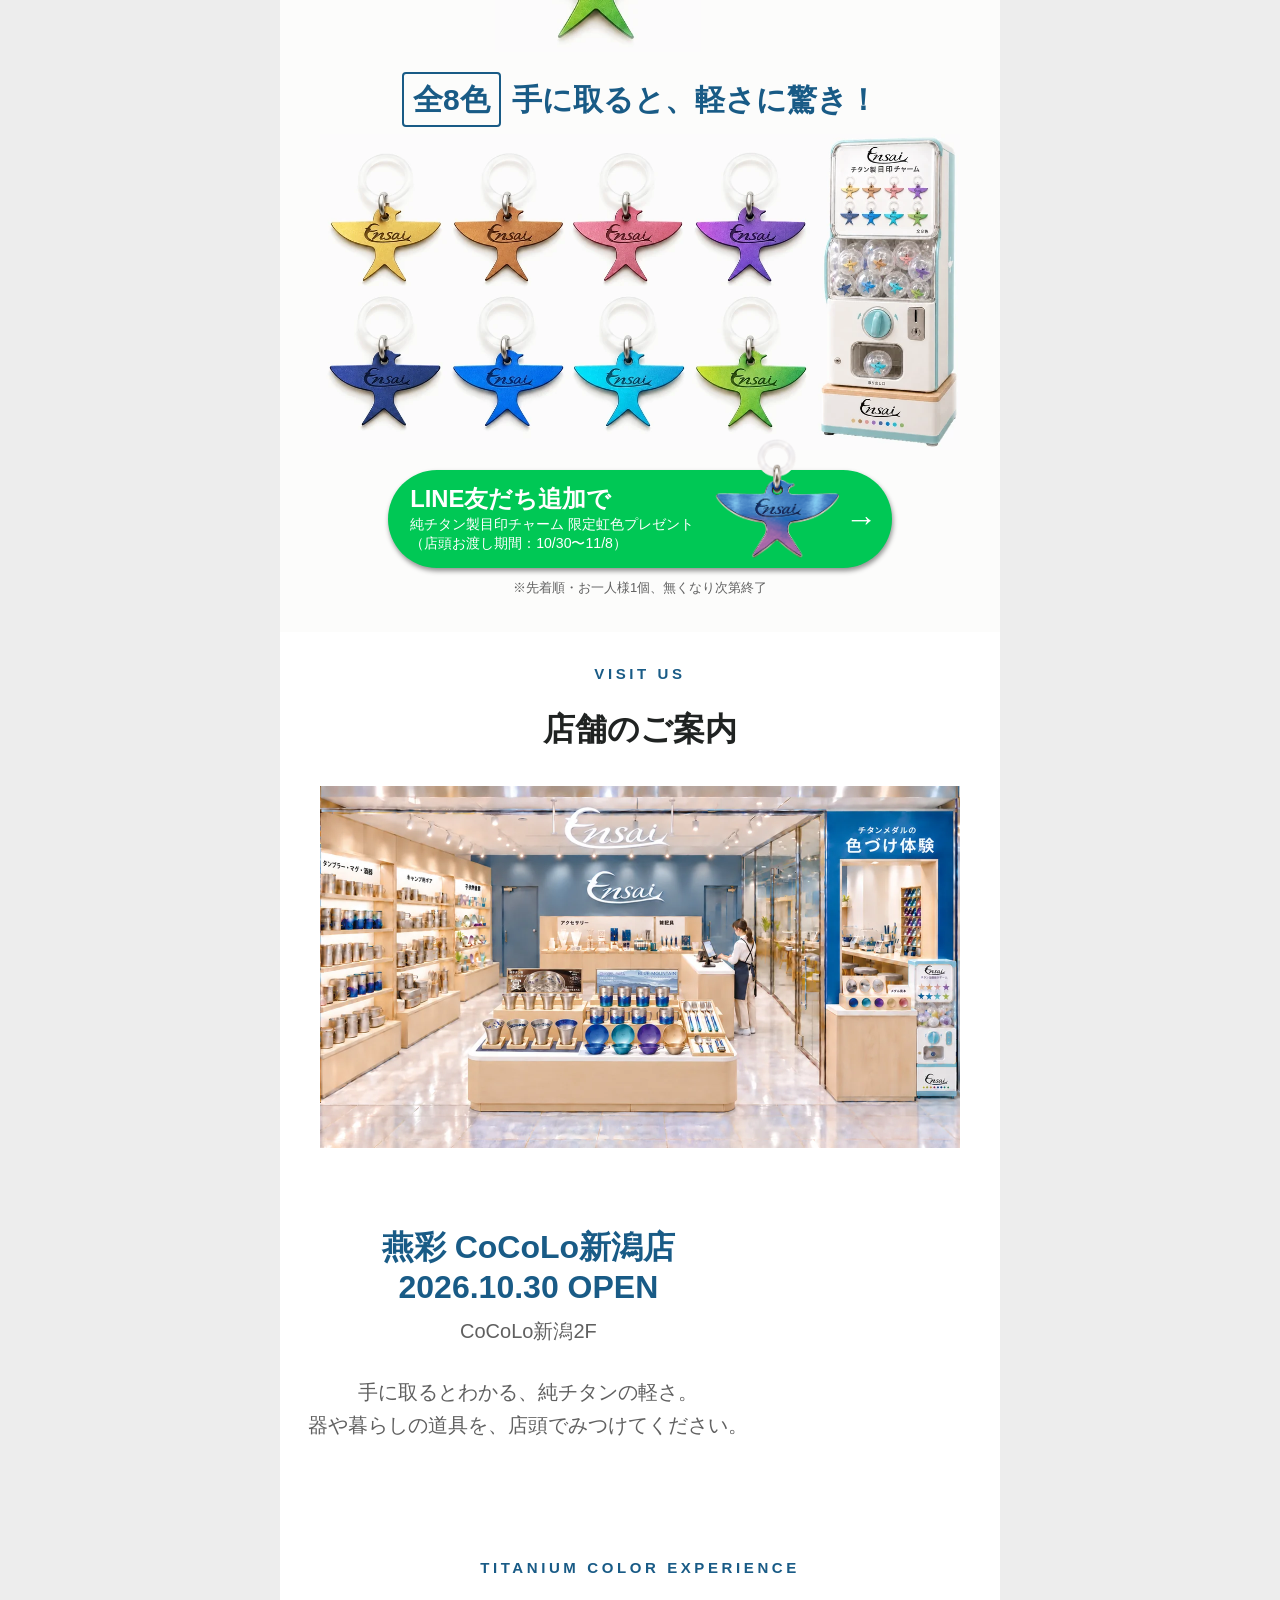
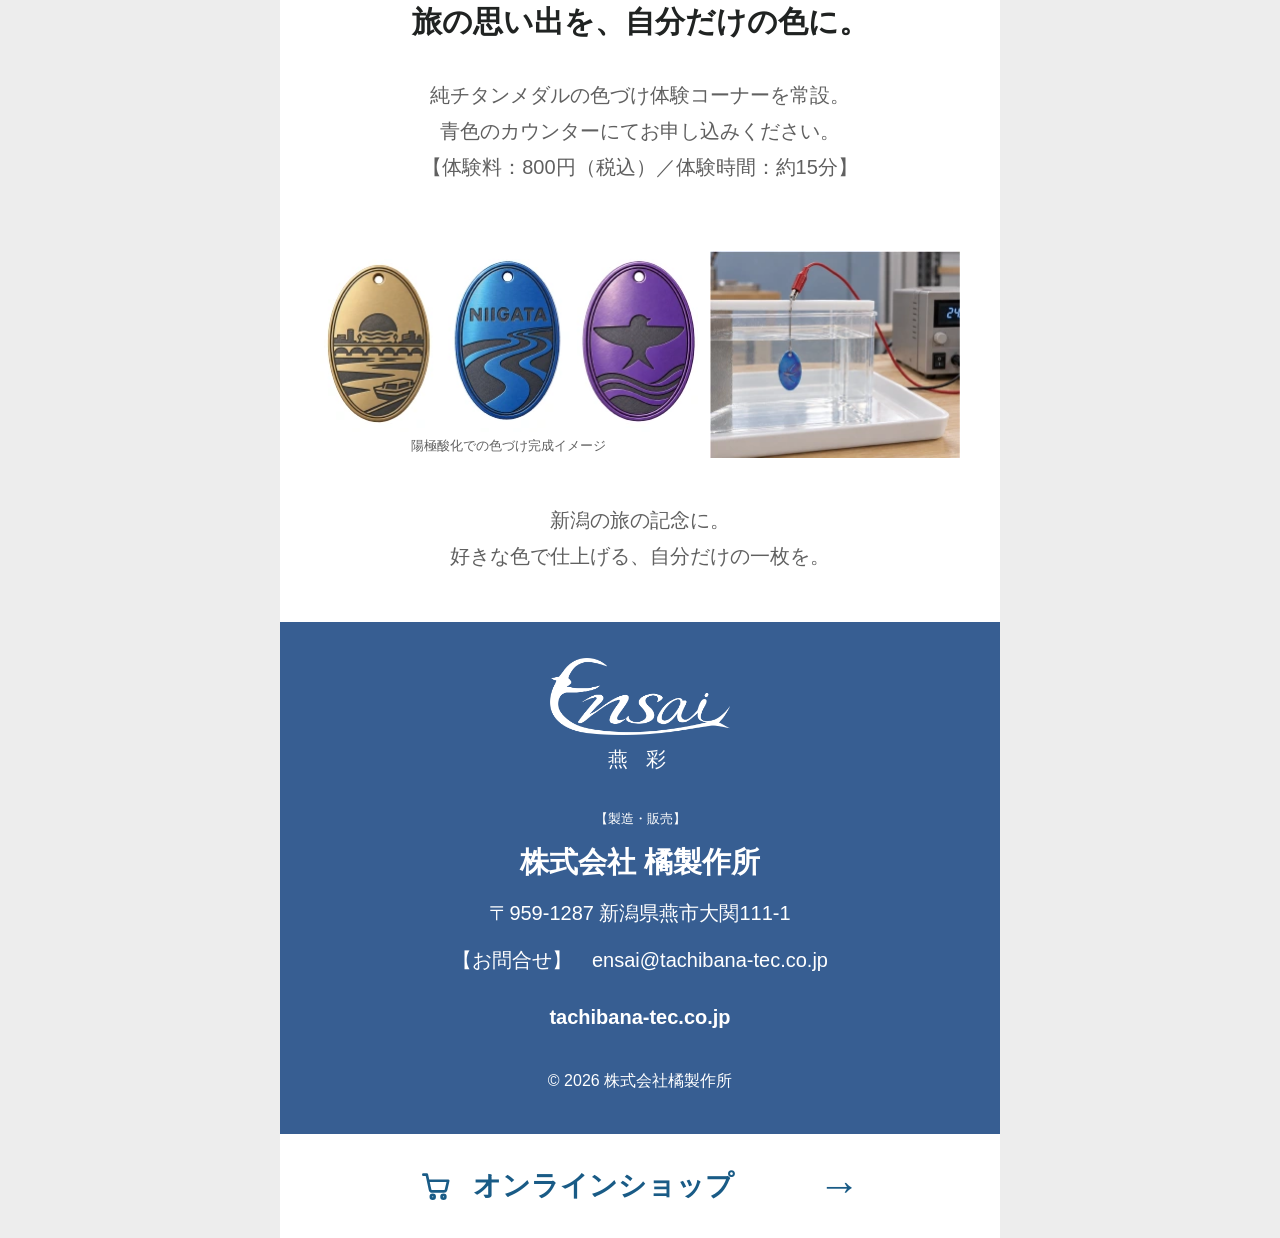
==== commit 139b36b1: "チャーム写真の背景色をセクション背景に合わせる" ====
--- a/index.html
+++ b/index.html
@@ -22,4 +22,4 @@
     </button>
     <p class="fine center">※先着順・お一人様1個、無くなり次第終了</p>
   </div>
-</section><section class="craft"><header class="section-title"><p class="eyebrow">CRAFTSMANSHIP</p><h2>まろやかな飲み口、<br>軽やかな使い心地。</h2></header><img src="assets/craft.webp?v=2" alt="職人がタンブラーの飲み口を研磨する様子" class="" loading="lazy" width="1440" height="812"><p class="copy">軽くて丈夫なチタンは、加工が難しい素材。<br>燕三条の職人が回転速度や力加減を見極め、<br>繊細な調整で美しいかたちに仕上げます。</p></section><section class="design pad"><header class="section-title"><p class="eyebrow">DESIGN</p><h2>注ぐと、絵柄が動き出す。</h2></header><p class="copy">一杯を味わいながら、<br>揺らぐ水面と繊細な絵柄が織り成す景色を楽しむ。<br>毎日の一杯に、純チタンの器「宴」を。</p><img src="assets/scene.webp?v=2" alt="氷と水を注いだ、落葉と錦鯉の宴タンブラー" class="" loading="lazy" width="1278" height="721"></section><section class="lineup pad" id="utage"><header class="section-title"><p class="eyebrow">FIND YOUR FAVORITE</p><h2>純チタン製 シングルタンブラー<br>「宴」ラインナップ</h2></header><p class="copy compact">眺める時間も、味わう時間も軽やかに。好きな景色で。</p><p class="spec">ensai TITANIUM　純チタン製／各種350ml</p><div class="product-grid"><article class="product"><img src="assets/koi.webp?v=2" alt="落葉と錦鯉" class="" loading="lazy" width="600" height="600"><p class="tag">舞う落葉に錦鯉が泳ぐ</p><h3>落葉と錦鯉</h3><p class="price">¥12,500<small>（税込）</small></p></article><article class="product"><img src="assets/stars.webp?v=2" alt="冬の星座" class="" loading="lazy" width="600" height="600"><p class="tag">冬の夜空に星座が輝く</p><h3>冬の星座</h3><p class="price">¥14,000<small>（税込）</small></p></article><article class="product"><img src="assets/train.webp?v=2" alt="銀河鉄道" class="" loading="lazy" width="600" height="600"><p class="tag">星の海を列車が駆ける</p><h3>銀河鉄道</h3><p class="price">¥13,000<small>（税込）</small></p></article><article class="product"><img src="assets/fish.webp?v=2" alt="日本海大漁" class="" loading="lazy" width="600" height="600"><p class="tag">日本海に魚たちが躍る</p><h3>日本海大漁</h3><p class="price">¥12,500<small>（税込）</small></p></article></div></section><section class="viewer-section" aria-labelledby="viewer-title"><p class="eyebrow">3D VIEW</p><h2 id="viewer-title">「宴」を、いろいろな角度から。</h2><p class="viewer-help">絵柄や水の状態を切り替えて、ドラッグで回せます。</p><iframe src="viewer.html" title="宴タンブラーの3D見本。4種類の絵柄、空・水・水と氷を切り替えられます" loading="lazy"></iframe></section><section class="purchase"><h2>毎日の道具を、ずっと傍に。<br>あなたの一杯に、宴を。</h2><button type="button" class="cta shop" data-destination="shop"><span class="shop-label"><svg class="cart-icon" aria-hidden="true" viewBox="0 0 24 24" width="1em" height="1em" fill="none" stroke="currentColor" stroke-width="2" stroke-linecap="round" stroke-linejoin="round"><path d="M2.5 3.5h2.6l2.4 11.2a1.6 1.6 0 0 0 1.6 1.3h8.7a1.6 1.6 0 0 0 1.6-1.2l1.6-6.8H6.1"/><circle cx="9.5" cy="20" r="1.4"/><circle cx="17.5" cy="20" r="1.4"/></svg>オンラインショップで購入する</span><span class="arrow" aria-hidden="true">→</span></button></section><section class="features"><header class="section-title"><p class="eyebrow">MADE FOR EVERYDAY</p><h2>毎日に寄り添う、3つのこだわり。</h2></header><article class="feature"><img src="assets/rim.webp?v=2" alt="口当たり良い飲み口" class="" loading="lazy" width="406" height="406"><div><span class="number">01</span><h3>口当たり良い飲み口</h3><p>手作業による丁寧な研磨。<br>複数の作業工程を経て、<br>金属を感じさせない飲み口に。</p></div></article><article class="feature"><img src="assets/light.webp?v=3" alt="軽くて丈夫な純チタン" class="" loading="lazy" width="397" height="397"><div><span class="number">02</span><h3>軽くて丈夫な純チタン</h3><p>350mlで、約52gの軽さ。<br>丈夫で長持ちし、錆びにくく、<br>匂い移りが少ない素材です。</p></div></article><article class="feature"><img src="assets/lathe.webp?v=2" alt="燕三条の加工技術" class="" loading="lazy" width="406" height="406"><div><span class="number">03</span><h3>燕三条の加工技術</h3><p>成形、研磨、発色。<br>それぞれの工程で精度を追求し、<br>美しさと使い心地を整えます。</p></div></article><p class="fine feature-note">※約52gは350mlシングルタンブラーの仕様です。<br>※本体は、純チタン製</p></section><section class="mountain pad"><h2>BLUE MOUNTAIN</h2><p class="subtitle">ブルーマウンテンシリーズ</p><p class="copy compact"><strong>憩いを彩る、山の青。<br>お気に入りの器で、いつもの晩酌をアウトドア気分に。</strong></p><p class="spec center">ensai TITANIUM　純チタン製／各種350ml</p><div class="mountain-grid"><article><img src="assets/mountain-tumbler.webp?v=2" alt="二重タンブラー" class="" loading="lazy" width="335" height="560"><h3>【二重タンブラー】</h3><p>¥16,000（税込）</p></article><article><img src="assets/mountain-mug.webp?v=2" alt="シングルマグ" class="" loading="lazy" width="586" height="560"><h3>【シングルマグ】</h3><p>¥8,000（税込）</p></article><article><img src="assets/folding.webp?v=2" alt="折りたたみ式カトラリー" class="" loading="lazy" width="625" height="560"><h3>【折りたたみ式カトラリー】</h3><p>¥3,800（税込）</p></article><article><img src="assets/cutlery.webp?v=2" alt="カトラリー" class="" loading="lazy" width="286" height="560"><h3>【カトラリー】</h3><p>¥1,980（税込）</p></article><article><img src="assets/plates.webp?v=4" alt="プレート全4色" class="" loading="lazy" width="597" height="560"><h3>【プレート全4色】</h3><p>各¥1,980（税込）</p></article><article><img src="assets/cups.webp?v=4" alt="シェラカップ全4色" class="" loading="lazy" width="640" height="505"><h3>【シェラカップ全4色】</h3><p>各¥2,400（税込）</p></article></div></section><section class="more pad"><header class="section-title"><p class="eyebrow">MORE TITANIUM</p><h2>人に寄り添う、<br>肌に優しい道具。</h2></header><p class="copy compact">店頭で、純チタンの軽さをご体感ください。</p><div class="category-grid"><figure><img src="assets/category-cups.webp?v=2" alt="タンブラー・マグ・酒器" class="" loading="lazy" width="600" height="600"><figcaption>タンブラー・マグ・酒器</figcaption></figure><figure><img src="assets/category-camp.webp?v=2" alt="キャンプギア" class="" loading="lazy" width="600" height="600"><figcaption>キャンプギア</figcaption></figure><figure><img src="assets/category-jewelry.webp?v=2" alt="純チタン製アクセサリー" class="" loading="lazy" width="600" height="600"><figcaption>純チタン製アクセサリー</figcaption></figure><figure><img src="assets/category-pens.webp?v=2" alt="筆記具" class="" loading="lazy" width="600" height="600"><figcaption>筆記具</figcaption></figure><figure><img src="assets/category-kitchen.webp?v=2" alt="キッチン用品" class="" loading="lazy" width="600" height="600"><figcaption>キッチン用品</figcaption></figure><figure><img src="assets/category-kids.webp?v=2" alt="キッズ向け食器" class="" loading="lazy" width="600" height="600"><figcaption>キッズ向け食器</figcaption></figure></div></section><section class="gacha pad"><header class="section-title"><p class="eyebrow">GACHA</p><h2>純チタンに触れよう。</h2></header><p class="copy compact">店頭では、全8色の純チタン製目印チャームの<br>ガチャを設置しています（1回400円）</p><div class="charm"><img src="assets/gacha-main.webp?v=2" alt="黄緑色の純チタン製目印チャーム" class="" loading="lazy" width="346" height="416"><div class="weight"><span>ensai<br>TITANIUM<br>超軽量</span><p>約<strong>1</strong>g</p></div></div><h3 class="gacha-heading"><span>全8色</span> 手に取ると、軽さに驚き！</h3><img src="assets/gacha-all.webp?v=2" alt="全8色のチャームと店頭のガチャ" class="" loading="lazy" width="1212" height="598"><button type="button" class="line-art" data-destination="line" aria-label="LINE友だち追加で純チタン製目印チャーム 限定虹色プレゼント。店頭お渡し期間10月30日〜11月8日"><img class="line-banner" src="assets/line-gift.webp" alt="LINE友だち追加で、純チタン製目印チャーム 限定虹色プレゼント。店頭お渡し期間10/30〜11/8" width="561" height="150" loading="lazy"><span class="line-copy"><strong>LINE友だち追加で</strong><small><span class="line-benefit">純チタン製目印チャーム</span> <span class="line-benefit">限定虹色プレゼント</span><br><span class="line-date">（店頭お渡し期間：<span class="nowrap">10/30〜11/8）</span></span></small></span><img class="hero-gift" src="assets/swallow-charm-large.png" alt="" width="140" height="140" loading="lazy"><span class="arrow" aria-hidden="true">→</span></button><p class="fine center">※先着順・お一人様1個、無くなり次第終了</p></section><section class="visit pad"><header class="section-title"><p class="eyebrow">VISIT US</p><h2>店舗のご案内</h2></header><img src="assets/store.webp?v=2" alt="燕彩 CoCoLo新潟店の店舗イメージ" class="" loading="lazy" width="1280" height="724"><div class="store-intro"><div><h3>燕彩 CoCoLo新潟店<br>2026.10.30 OPEN</h3><p>CoCoLo新潟2F</p><p>手に取るとわかる、純チタンの軽さ。<br>器や暮らしの道具を、店頭でみつけてください。</p></div><img src="assets/store-cups.webp" alt="店頭に並ぶ宴タンブラー" class="" loading="lazy" width="343" height="343"></div></section><section class="experience pad"><header class="section-title"><p class="eyebrow">TITANIUM COLOR EXPERIENCE</p><h2>旅の思い出を、自分だけの色に。</h2></header><p class="copy compact">純チタンメダルの色づけ体験コーナーを常設。<br>青色のカウンターにてお申し込みください。<br>【体験料：800円（税込）／体験時間：約15分】</p><div class="experience-images"><figure><img src="assets/medals.webp" alt="金色、青色、紫色に色づけした3種類のチタンメダル" class="" loading="lazy" width="376" height="180"><figcaption>陽極酸化での色づけ完成イメージ</figcaption></figure><img src="assets/color-experience.webp" alt="水槽でチタンメダルに色をつける様子" class="" loading="lazy" width="251" height="208"></div><p class="copy compact">新潟の旅の記念に。<br>好きな色で仕上げる、自分だけの一枚を。</p></section><footer><img src="assets/ensai-white.webp" alt="Ensai" class="footer-logo" loading="lazy" width="1348" height="578"><p class="footer-brand">燕 彩</p><p class="fine">【製造・販売】</p><h2>株式会社 橘製作所</h2><p>〒959-1287 新潟県燕市大関111-1</p><p>【お問合せ】　ensai@tachibana-tec.co.jp</p><p class="company-domain">tachibana-tec.co.jp</p><p class="copyright">© 2026 株式会社橘製作所</p></footer><button type="button" class="bottom-shop" data-destination="shop"><span class="shop-label"><svg class="cart-icon" aria-hidden="true" viewBox="0 0 24 24" width="1em" height="1em" fill="none" stroke="currentColor" stroke-width="2" stroke-linecap="round" stroke-linejoin="round"><path d="M2.5 3.5h2.6l2.4 11.2a1.6 1.6 0 0 0 1.6 1.3h8.7a1.6 1.6 0 0 0 1.6-1.2l1.6-6.8H6.1"/><circle cx="9.5" cy="20" r="1.4"/><circle cx="17.5" cy="20" r="1.4"/></svg>オンラインショップ</span> <span aria-hidden="true">→</span></button></main><dialog id="link-notice"><h2>リンク先は準備中です</h2><p id="notice-copy"></p><button type="button" id="close-notice">閉じる</button></dialog><script src="config.js"></script><script src="app.js"></script><script src="motion.js" defer></script></body></html>+</section><section class="craft"><header class="section-title"><p class="eyebrow">CRAFTSMANSHIP</p><h2>まろやかな飲み口、<br>軽やかな使い心地。</h2></header><img src="assets/craft.webp?v=2" alt="職人がタンブラーの飲み口を研磨する様子" class="" loading="lazy" width="1440" height="812"><p class="copy">軽くて丈夫なチタンは、加工が難しい素材。<br>燕三条の職人が回転速度や力加減を見極め、<br>繊細な調整で美しいかたちに仕上げます。</p></section><section class="design pad"><header class="section-title"><p class="eyebrow">DESIGN</p><h2>注ぐと、絵柄が動き出す。</h2></header><p class="copy">一杯を味わいながら、<br>揺らぐ水面と繊細な絵柄が織り成す景色を楽しむ。<br>毎日の一杯に、純チタンの器「宴」を。</p><img src="assets/scene.webp?v=2" alt="氷と水を注いだ、落葉と錦鯉の宴タンブラー" class="" loading="lazy" width="1278" height="721"></section><section class="lineup pad" id="utage"><header class="section-title"><p class="eyebrow">FIND YOUR FAVORITE</p><h2>純チタン製 シングルタンブラー<br>「宴」ラインナップ</h2></header><p class="copy compact">眺める時間も、味わう時間も軽やかに。好きな景色で。</p><p class="spec">ensai TITANIUM　純チタン製／各種350ml</p><div class="product-grid"><article class="product"><img src="assets/koi.webp?v=2" alt="落葉と錦鯉" class="" loading="lazy" width="600" height="600"><p class="tag">舞う落葉に錦鯉が泳ぐ</p><h3>落葉と錦鯉</h3><p class="price">¥12,500<small>（税込）</small></p></article><article class="product"><img src="assets/stars.webp?v=2" alt="冬の星座" class="" loading="lazy" width="600" height="600"><p class="tag">冬の夜空に星座が輝く</p><h3>冬の星座</h3><p class="price">¥14,000<small>（税込）</small></p></article><article class="product"><img src="assets/train.webp?v=2" alt="銀河鉄道" class="" loading="lazy" width="600" height="600"><p class="tag">星の海を列車が駆ける</p><h3>銀河鉄道</h3><p class="price">¥13,000<small>（税込）</small></p></article><article class="product"><img src="assets/fish.webp?v=2" alt="日本海大漁" class="" loading="lazy" width="600" height="600"><p class="tag">日本海に魚たちが躍る</p><h3>日本海大漁</h3><p class="price">¥12,500<small>（税込）</small></p></article></div></section><section class="viewer-section" aria-labelledby="viewer-title"><p class="eyebrow">3D VIEW</p><h2 id="viewer-title">「宴」を、いろいろな角度から。</h2><p class="viewer-help">絵柄や水の状態を切り替えて、ドラッグで回せます。</p><iframe src="viewer.html" title="宴タンブラーの3D見本。4種類の絵柄、空・水・水と氷を切り替えられます" loading="lazy"></iframe></section><section class="purchase"><h2>毎日の道具を、ずっと傍に。<br>あなたの一杯に、宴を。</h2><button type="button" class="cta shop" data-destination="shop"><span class="shop-label"><svg class="cart-icon" aria-hidden="true" viewBox="0 0 24 24" width="1em" height="1em" fill="none" stroke="currentColor" stroke-width="2" stroke-linecap="round" stroke-linejoin="round"><path d="M2.5 3.5h2.6l2.4 11.2a1.6 1.6 0 0 0 1.6 1.3h8.7a1.6 1.6 0 0 0 1.6-1.2l1.6-6.8H6.1"/><circle cx="9.5" cy="20" r="1.4"/><circle cx="17.5" cy="20" r="1.4"/></svg>オンラインショップで購入する</span><span class="arrow" aria-hidden="true">→</span></button></section><section class="features"><header class="section-title"><p class="eyebrow">MADE FOR EVERYDAY</p><h2>毎日に寄り添う、3つのこだわり。</h2></header><article class="feature"><img src="assets/rim.webp?v=2" alt="口当たり良い飲み口" class="" loading="lazy" width="406" height="406"><div><span class="number">01</span><h3>口当たり良い飲み口</h3><p>手作業による丁寧な研磨。<br>複数の作業工程を経て、<br>金属を感じさせない飲み口に。</p></div></article><article class="feature"><img src="assets/light.webp?v=3" alt="軽くて丈夫な純チタン" class="" loading="lazy" width="397" height="397"><div><span class="number">02</span><h3>軽くて丈夫な純チタン</h3><p>350mlで、約52gの軽さ。<br>丈夫で長持ちし、錆びにくく、<br>匂い移りが少ない素材です。</p></div></article><article class="feature"><img src="assets/lathe.webp?v=2" alt="燕三条の加工技術" class="" loading="lazy" width="406" height="406"><div><span class="number">03</span><h3>燕三条の加工技術</h3><p>成形、研磨、発色。<br>それぞれの工程で精度を追求し、<br>美しさと使い心地を整えます。</p></div></article><p class="fine feature-note">※約52gは350mlシングルタンブラーの仕様です。<br>※本体は、純チタン製</p></section><section class="mountain pad"><h2>BLUE MOUNTAIN</h2><p class="subtitle">ブルーマウンテンシリーズ</p><p class="copy compact"><strong>憩いを彩る、山の青。<br>お気に入りの器で、いつもの晩酌をアウトドア気分に。</strong></p><p class="spec center">ensai TITANIUM　純チタン製／各種350ml</p><div class="mountain-grid"><article><img src="assets/mountain-tumbler.webp?v=2" alt="二重タンブラー" class="" loading="lazy" width="335" height="560"><h3>【二重タンブラー】</h3><p>¥16,000（税込）</p></article><article><img src="assets/mountain-mug.webp?v=2" alt="シングルマグ" class="" loading="lazy" width="586" height="560"><h3>【シングルマグ】</h3><p>¥8,000（税込）</p></article><article><img src="assets/folding.webp?v=2" alt="折りたたみ式カトラリー" class="" loading="lazy" width="625" height="560"><h3>【折りたたみ式カトラリー】</h3><p>¥3,800（税込）</p></article><article><img src="assets/cutlery.webp?v=2" alt="カトラリー" class="" loading="lazy" width="286" height="560"><h3>【カトラリー】</h3><p>¥1,980（税込）</p></article><article><img src="assets/plates.webp?v=4" alt="プレート全4色" class="" loading="lazy" width="597" height="560"><h3>【プレート全4色】</h3><p>各¥1,980（税込）</p></article><article><img src="assets/cups.webp?v=4" alt="シェラカップ全4色" class="" loading="lazy" width="640" height="505"><h3>【シェラカップ全4色】</h3><p>各¥2,400（税込）</p></article></div></section><section class="more pad"><header class="section-title"><p class="eyebrow">MORE TITANIUM</p><h2>人に寄り添う、<br>肌に優しい道具。</h2></header><p class="copy compact">店頭で、純チタンの軽さをご体感ください。</p><div class="category-grid"><figure><img src="assets/category-cups.webp?v=2" alt="タンブラー・マグ・酒器" class="" loading="lazy" width="600" height="600"><figcaption>タンブラー・マグ・酒器</figcaption></figure><figure><img src="assets/category-camp.webp?v=2" alt="キャンプギア" class="" loading="lazy" width="600" height="600"><figcaption>キャンプギア</figcaption></figure><figure><img src="assets/category-jewelry.webp?v=2" alt="純チタン製アクセサリー" class="" loading="lazy" width="600" height="600"><figcaption>純チタン製アクセサリー</figcaption></figure><figure><img src="assets/category-pens.webp?v=2" alt="筆記具" class="" loading="lazy" width="600" height="600"><figcaption>筆記具</figcaption></figure><figure><img src="assets/category-kitchen.webp?v=2" alt="キッチン用品" class="" loading="lazy" width="600" height="600"><figcaption>キッチン用品</figcaption></figure><figure><img src="assets/category-kids.webp?v=2" alt="キッズ向け食器" class="" loading="lazy" width="600" height="600"><figcaption>キッズ向け食器</figcaption></figure></div></section><section class="gacha pad"><header class="section-title"><p class="eyebrow">GACHA</p><h2>純チタンに触れよう。</h2></header><p class="copy compact">店頭では、全8色の純チタン製目印チャームの<br>ガチャを設置しています（1回400円）</p><div class="charm"><img src="assets/gacha-main.webp?v=4" alt="黄緑色の純チタン製目印チャーム" class="" loading="lazy" width="346" height="416"><div class="weight"><span>ensai<br>TITANIUM<br>超軽量</span><p>約<strong>1</strong>g</p></div></div><h3 class="gacha-heading"><span>全8色</span> 手に取ると、軽さに驚き！</h3><img src="assets/gacha-all.webp?v=4" alt="全8色のチャームと店頭のガチャ" class="" loading="lazy" width="1212" height="598"><button type="button" class="line-art" data-destination="line" aria-label="LINE友だち追加で純チタン製目印チャーム 限定虹色プレゼント。店頭お渡し期間10月30日〜11月8日"><img class="line-banner" src="assets/line-gift.webp" alt="LINE友だち追加で、純チタン製目印チャーム 限定虹色プレゼント。店頭お渡し期間10/30〜11/8" width="561" height="150" loading="lazy"><span class="line-copy"><strong>LINE友だち追加で</strong><small><span class="line-benefit">純チタン製目印チャーム</span> <span class="line-benefit">限定虹色プレゼント</span><br><span class="line-date">（店頭お渡し期間：<span class="nowrap">10/30〜11/8）</span></span></small></span><img class="hero-gift" src="assets/swallow-charm-large.png" alt="" width="140" height="140" loading="lazy"><span class="arrow" aria-hidden="true">→</span></button><p class="fine center">※先着順・お一人様1個、無くなり次第終了</p></section><section class="visit pad"><header class="section-title"><p class="eyebrow">VISIT US</p><h2>店舗のご案内</h2></header><img src="assets/store.webp?v=2" alt="燕彩 CoCoLo新潟店の店舗イメージ" class="" loading="lazy" width="1280" height="724"><div class="store-intro"><div><h3>燕彩 CoCoLo新潟店<br>2026.10.30 OPEN</h3><p>CoCoLo新潟2F</p><p>手に取るとわかる、純チタンの軽さ。<br>器や暮らしの道具を、店頭でみつけてください。</p></div><img src="assets/store-cups.webp" alt="店頭に並ぶ宴タンブラー" class="" loading="lazy" width="343" height="343"></div></section><section class="experience pad"><header class="section-title"><p class="eyebrow">TITANIUM COLOR EXPERIENCE</p><h2>旅の思い出を、自分だけの色に。</h2></header><p class="copy compact">純チタンメダルの色づけ体験コーナーを常設。<br>青色のカウンターにてお申し込みください。<br>【体験料：800円（税込）／体験時間：約15分】</p><div class="experience-images"><figure><img src="assets/medals.webp" alt="金色、青色、紫色に色づけした3種類のチタンメダル" class="" loading="lazy" width="376" height="180"><figcaption>陽極酸化での色づけ完成イメージ</figcaption></figure><img src="assets/color-experience.webp" alt="水槽でチタンメダルに色をつける様子" class="" loading="lazy" width="251" height="208"></div><p class="copy compact">新潟の旅の記念に。<br>好きな色で仕上げる、自分だけの一枚を。</p></section><footer><img src="assets/ensai-white.webp" alt="Ensai" class="footer-logo" loading="lazy" width="1348" height="578"><p class="footer-brand">燕 彩</p><p class="fine">【製造・販売】</p><h2>株式会社 橘製作所</h2><p>〒959-1287 新潟県燕市大関111-1</p><p>【お問合せ】　ensai@tachibana-tec.co.jp</p><p class="company-domain">tachibana-tec.co.jp</p><p class="copyright">© 2026 株式会社橘製作所</p></footer><button type="button" class="bottom-shop" data-destination="shop"><span class="shop-label"><svg class="cart-icon" aria-hidden="true" viewBox="0 0 24 24" width="1em" height="1em" fill="none" stroke="currentColor" stroke-width="2" stroke-linecap="round" stroke-linejoin="round"><path d="M2.5 3.5h2.6l2.4 11.2a1.6 1.6 0 0 0 1.6 1.3h8.7a1.6 1.6 0 0 0 1.6-1.2l1.6-6.8H6.1"/><circle cx="9.5" cy="20" r="1.4"/><circle cx="17.5" cy="20" r="1.4"/></svg>オンラインショップ</span> <span aria-hidden="true">→</span></button></main><dialog id="link-notice"><h2>リンク先は準備中です</h2><p id="notice-copy"></p><button type="button" id="close-notice">閉じる</button></dialog><script src="config.js"></script><script src="app.js"></script><script src="motion.js" defer></script></body></html>
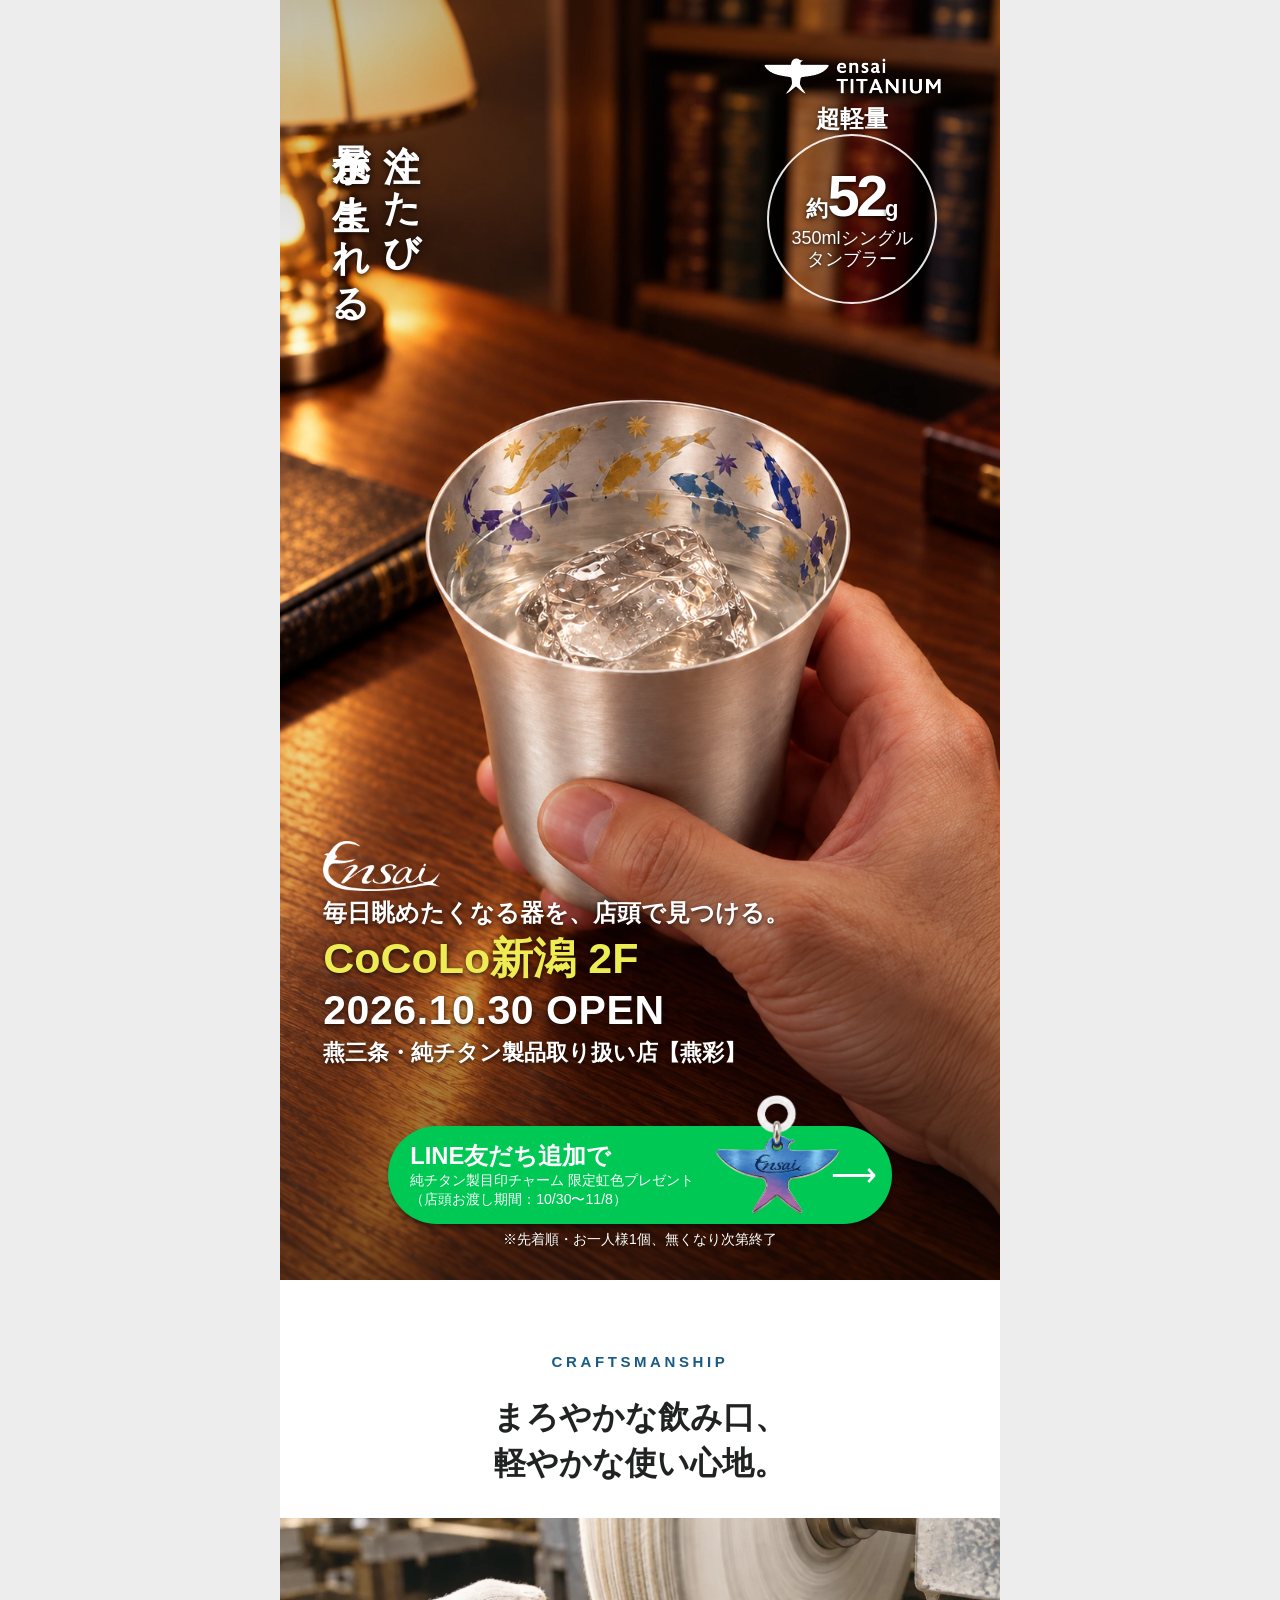
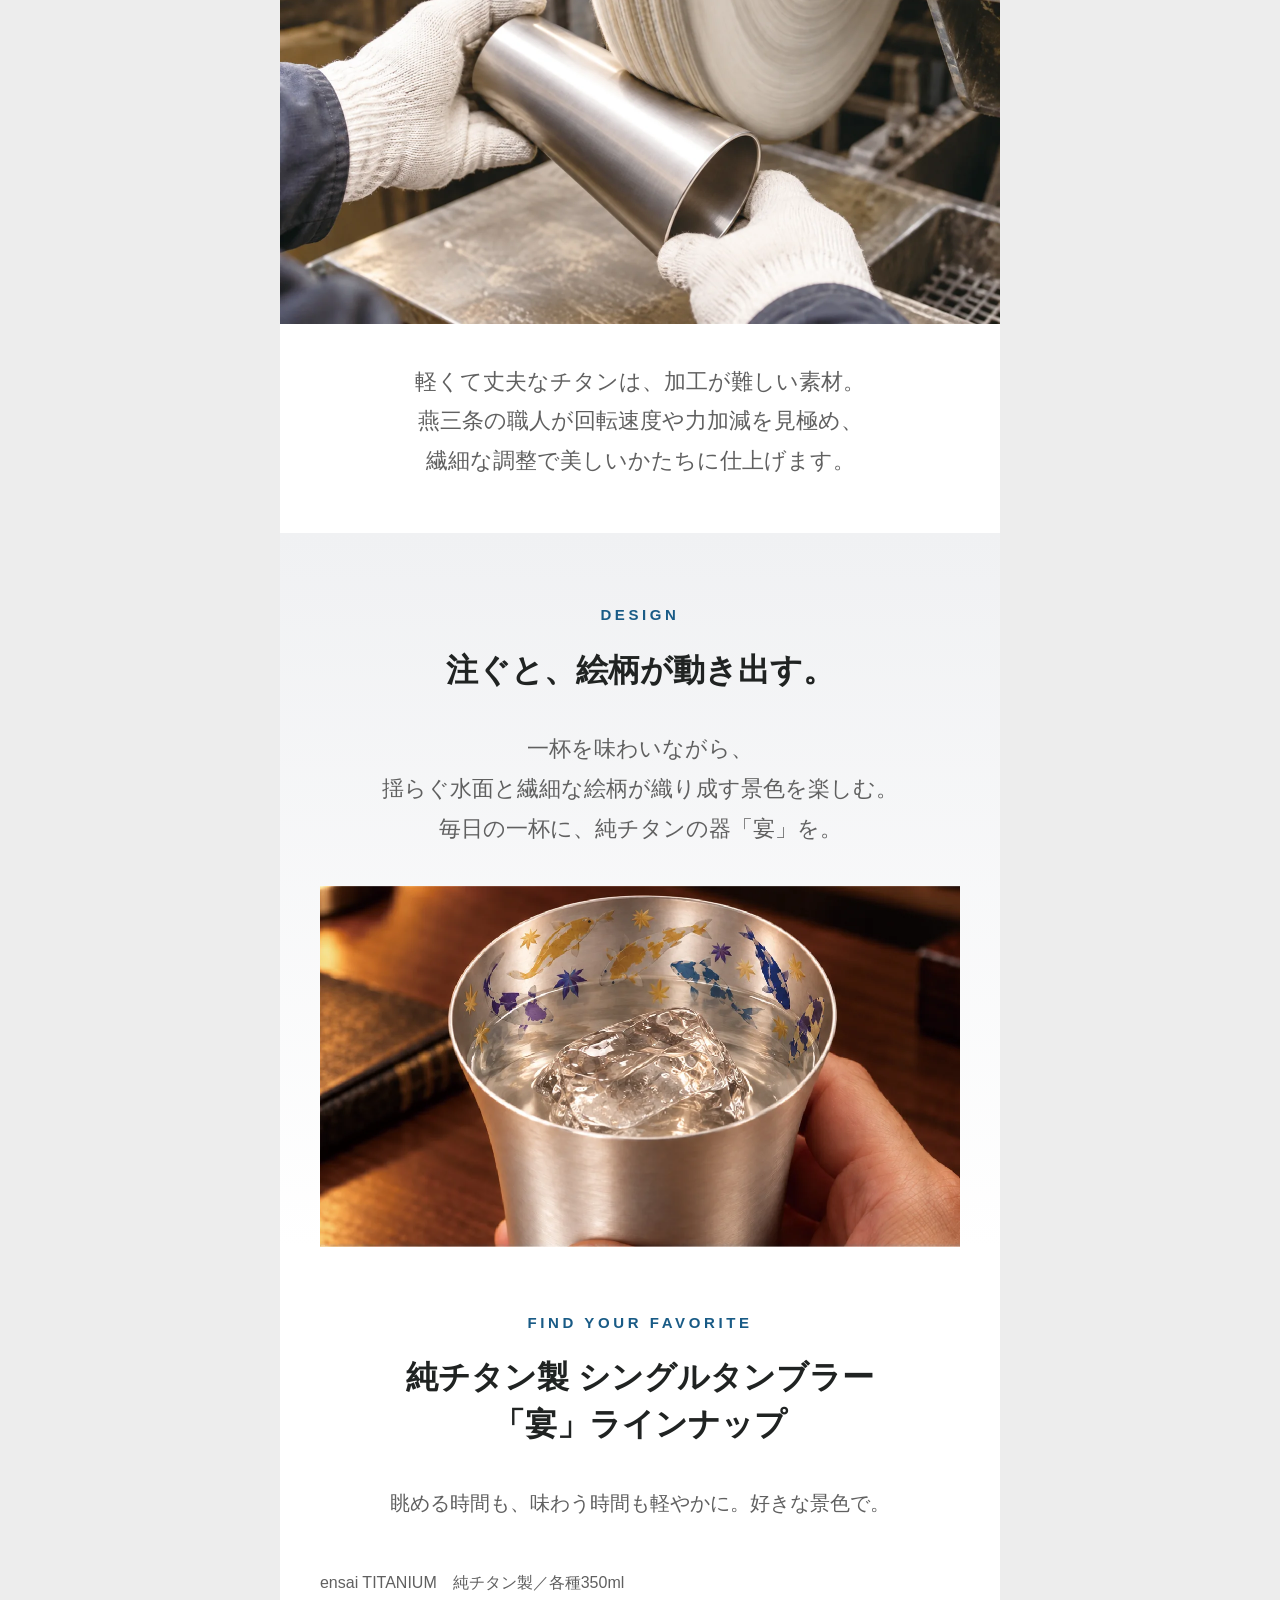
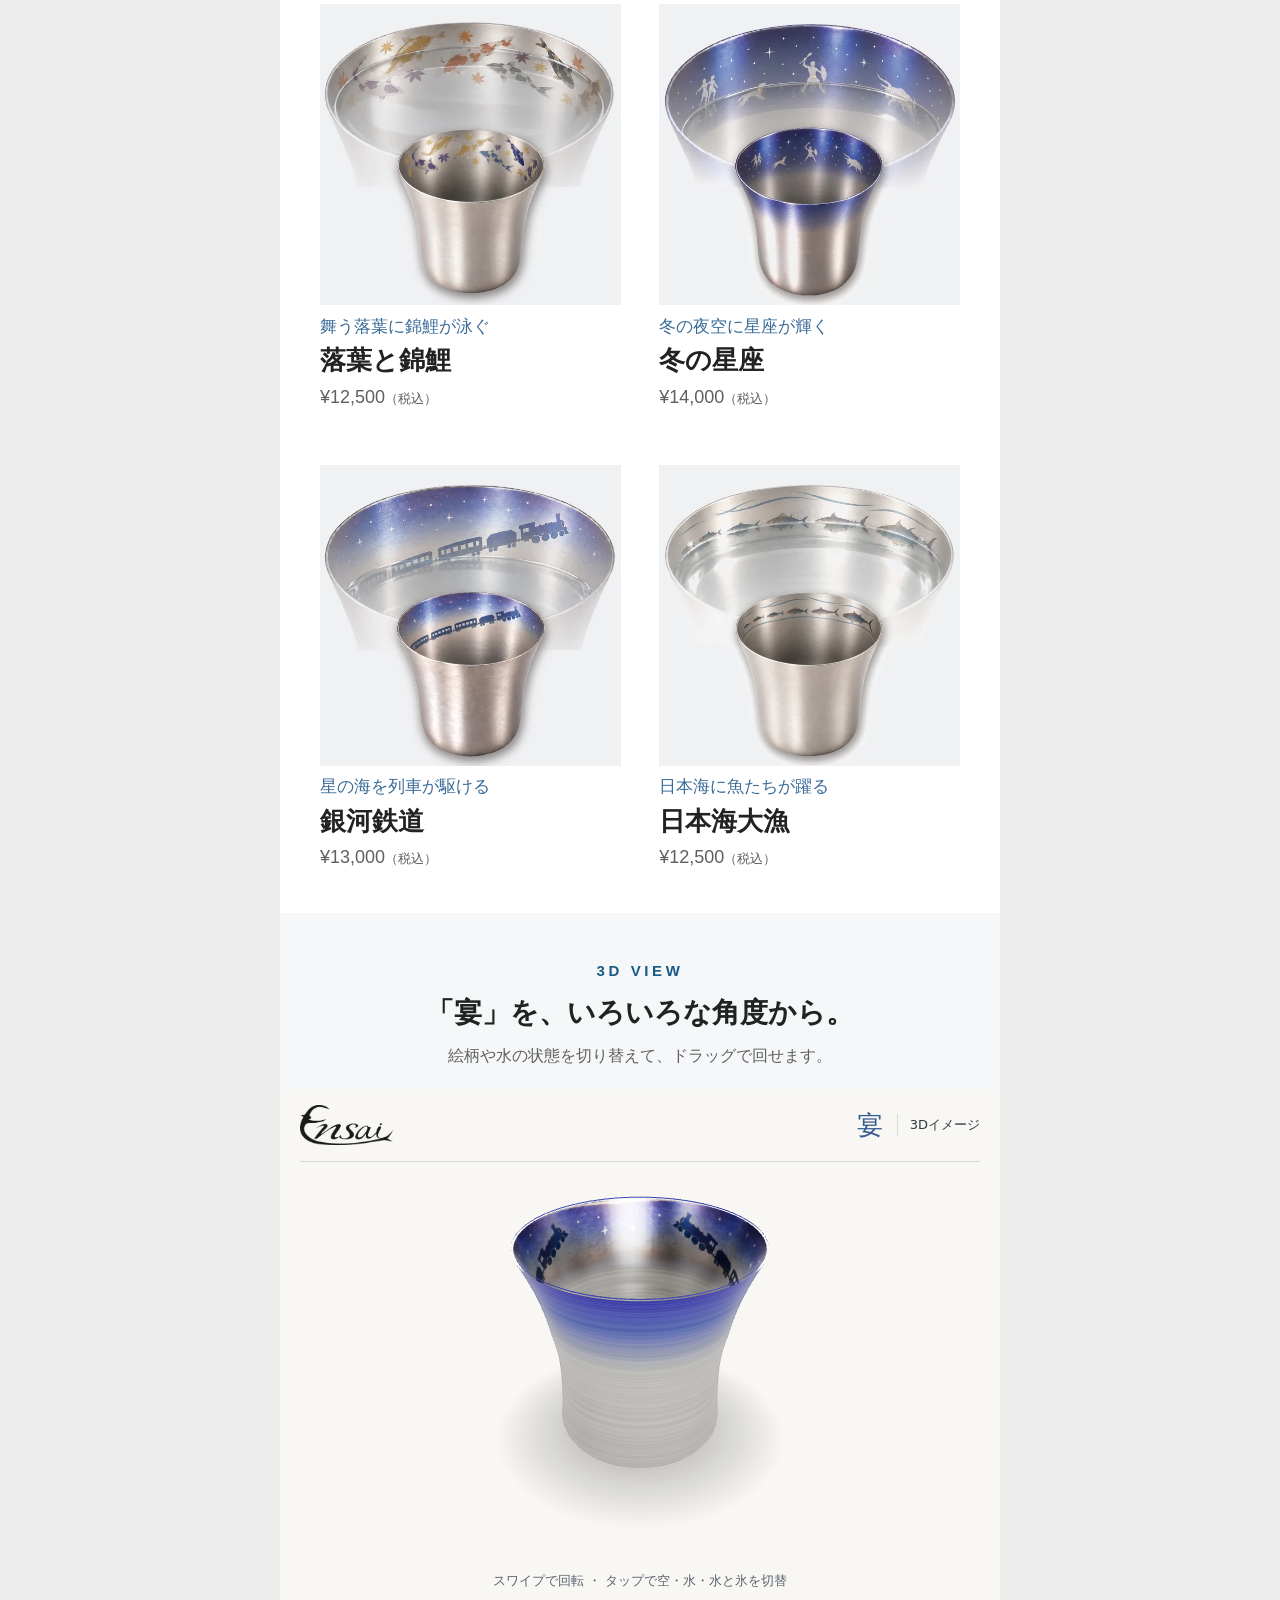
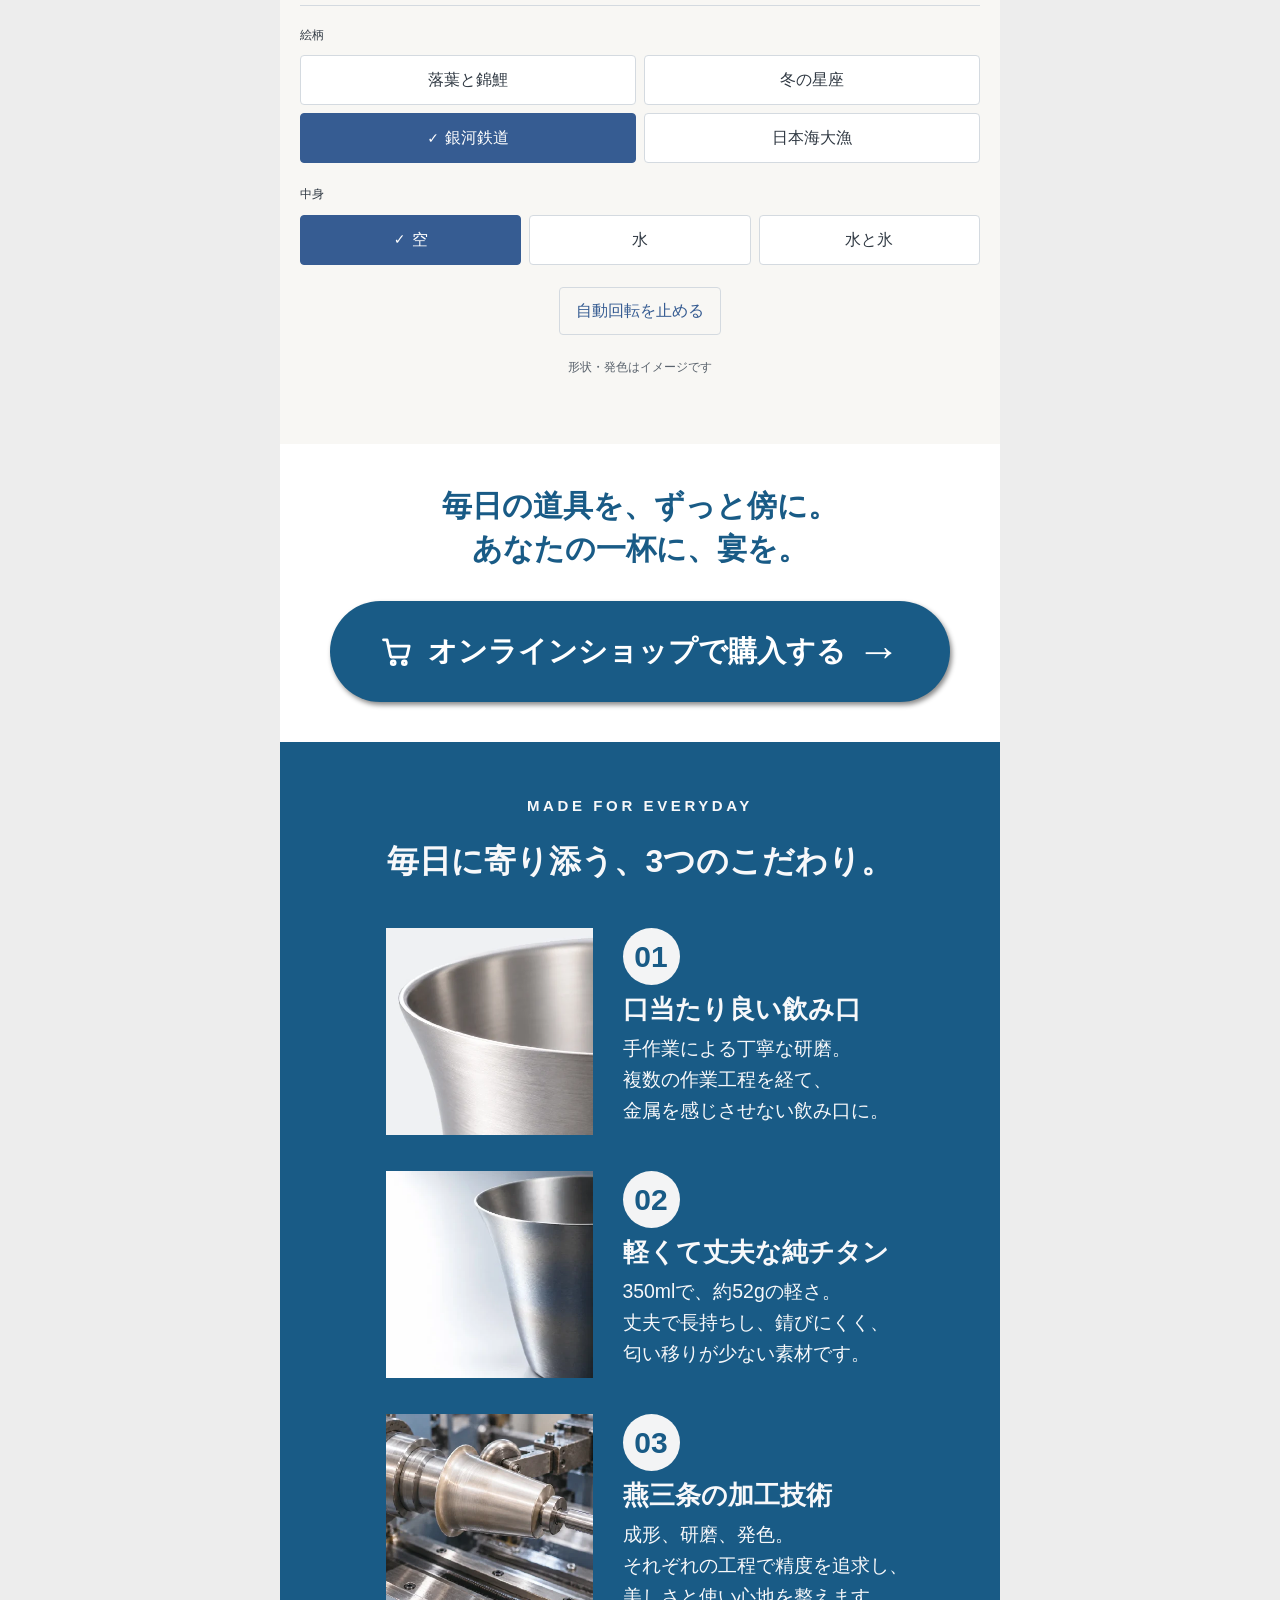
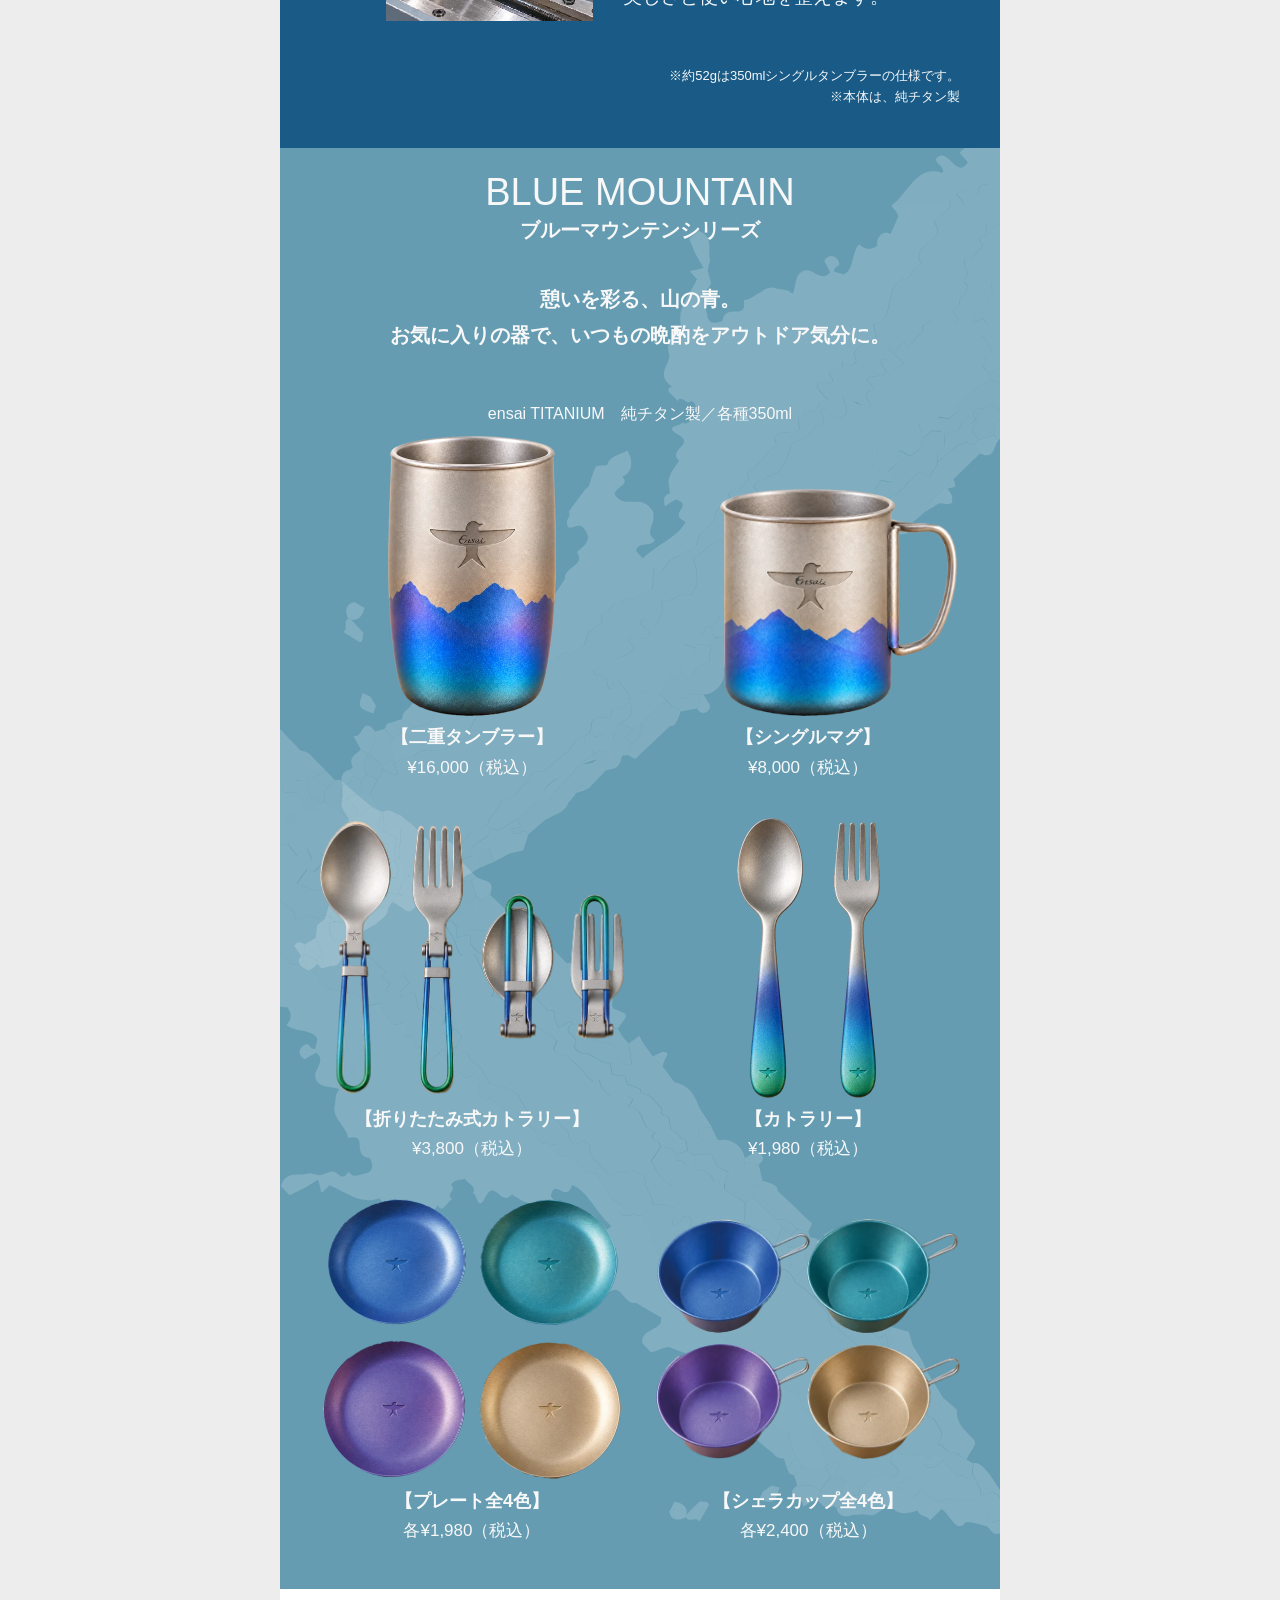
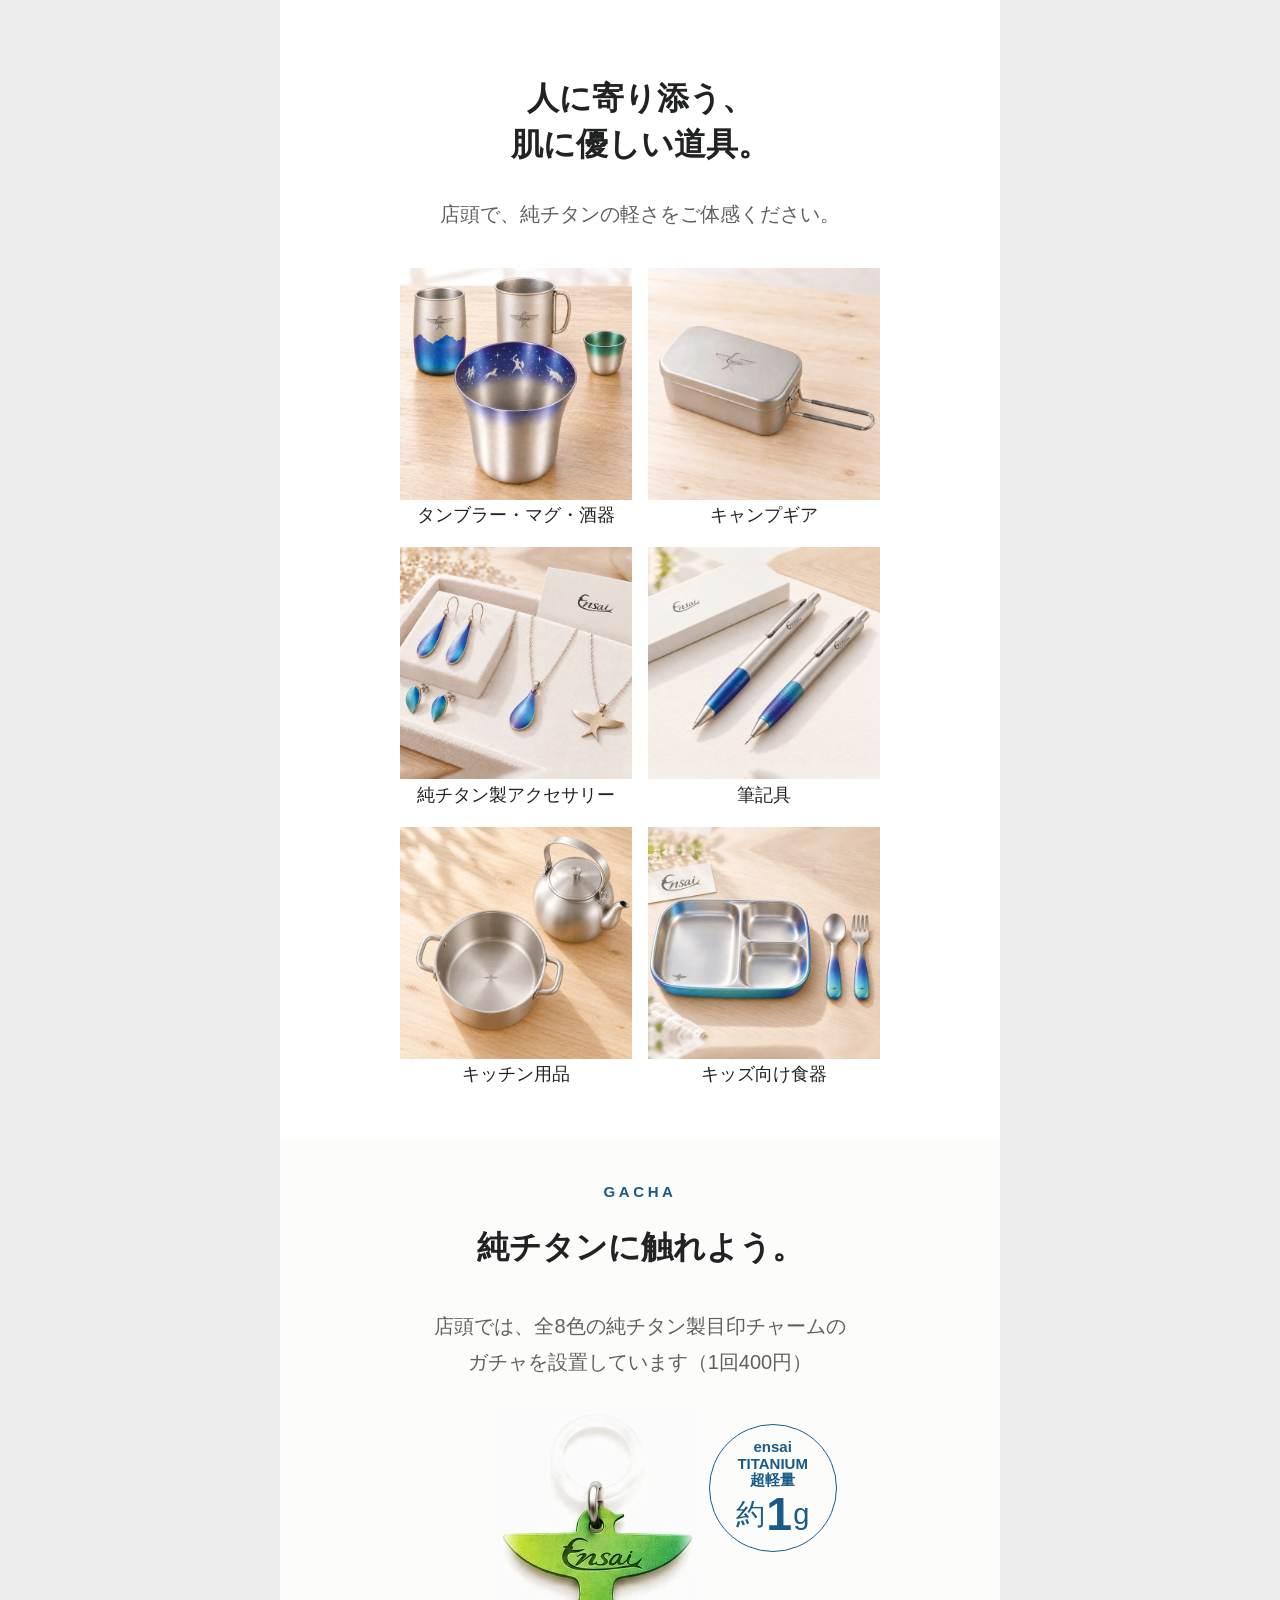
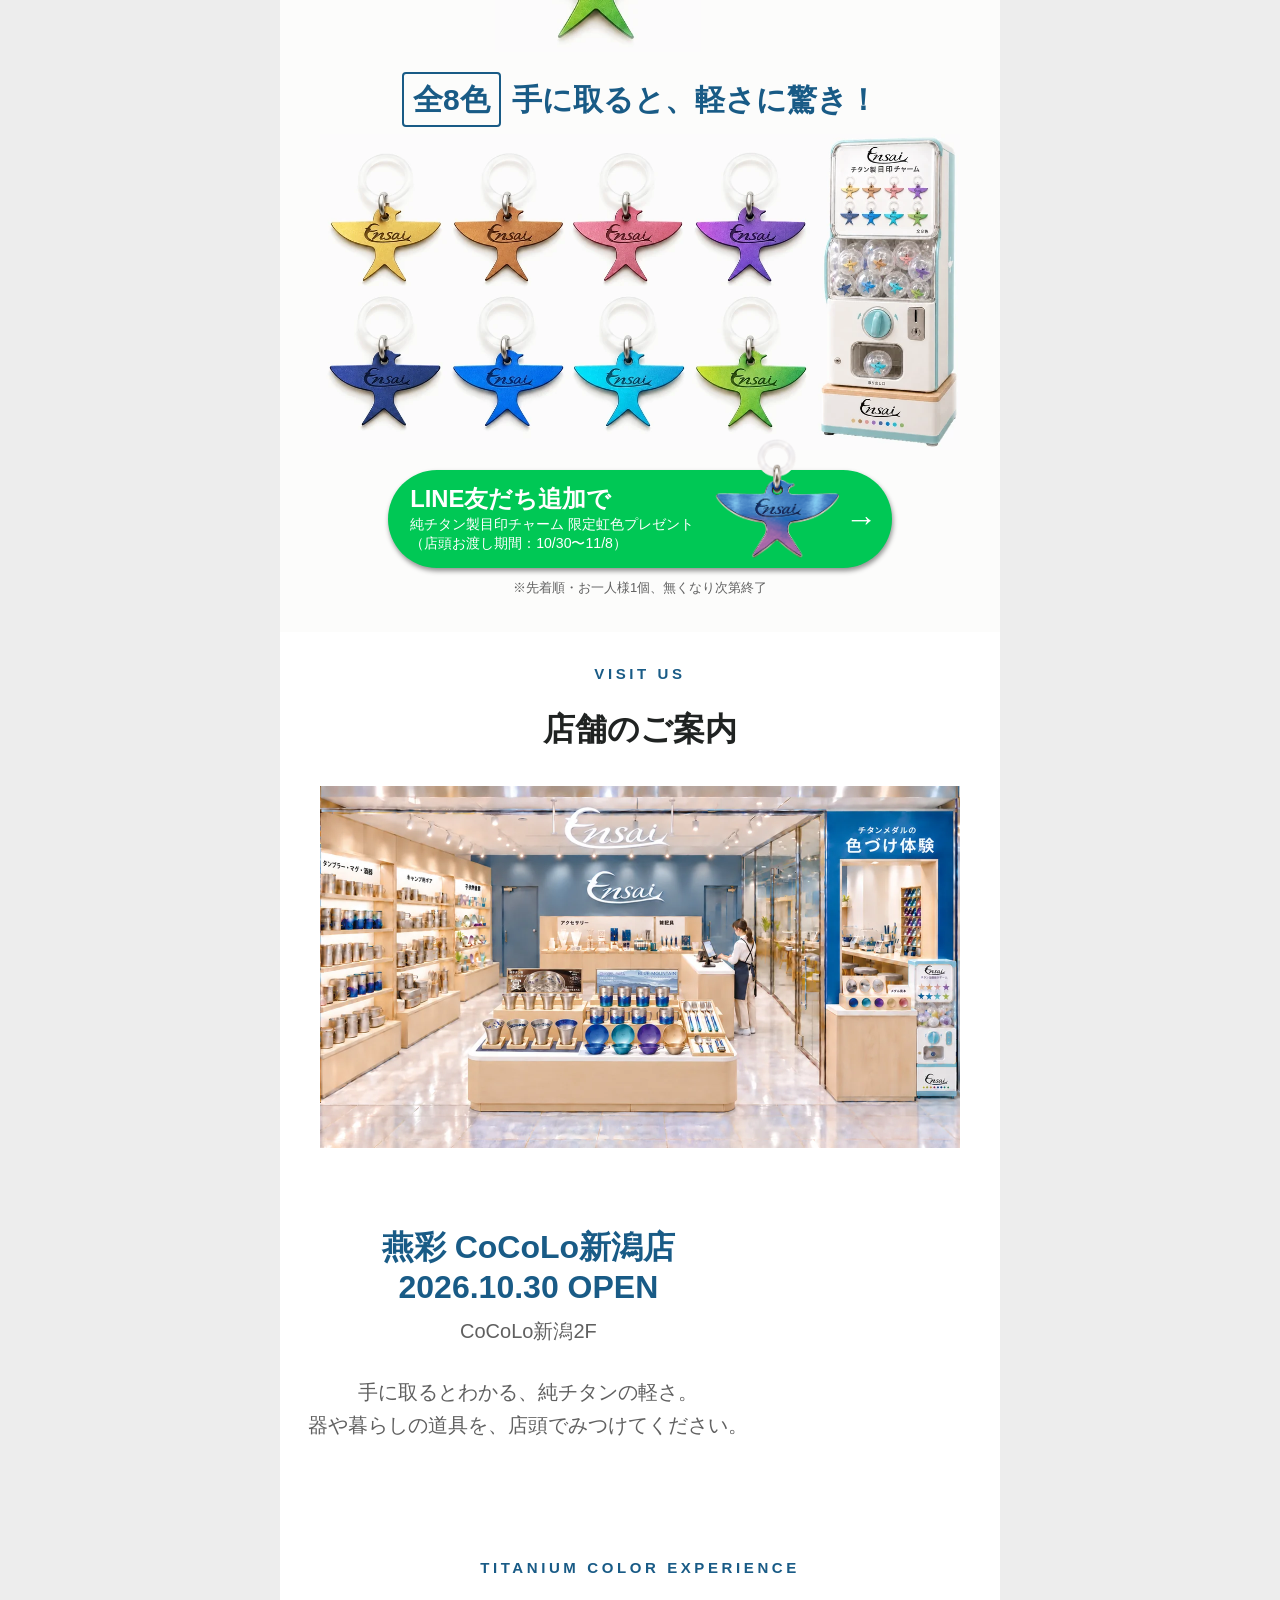
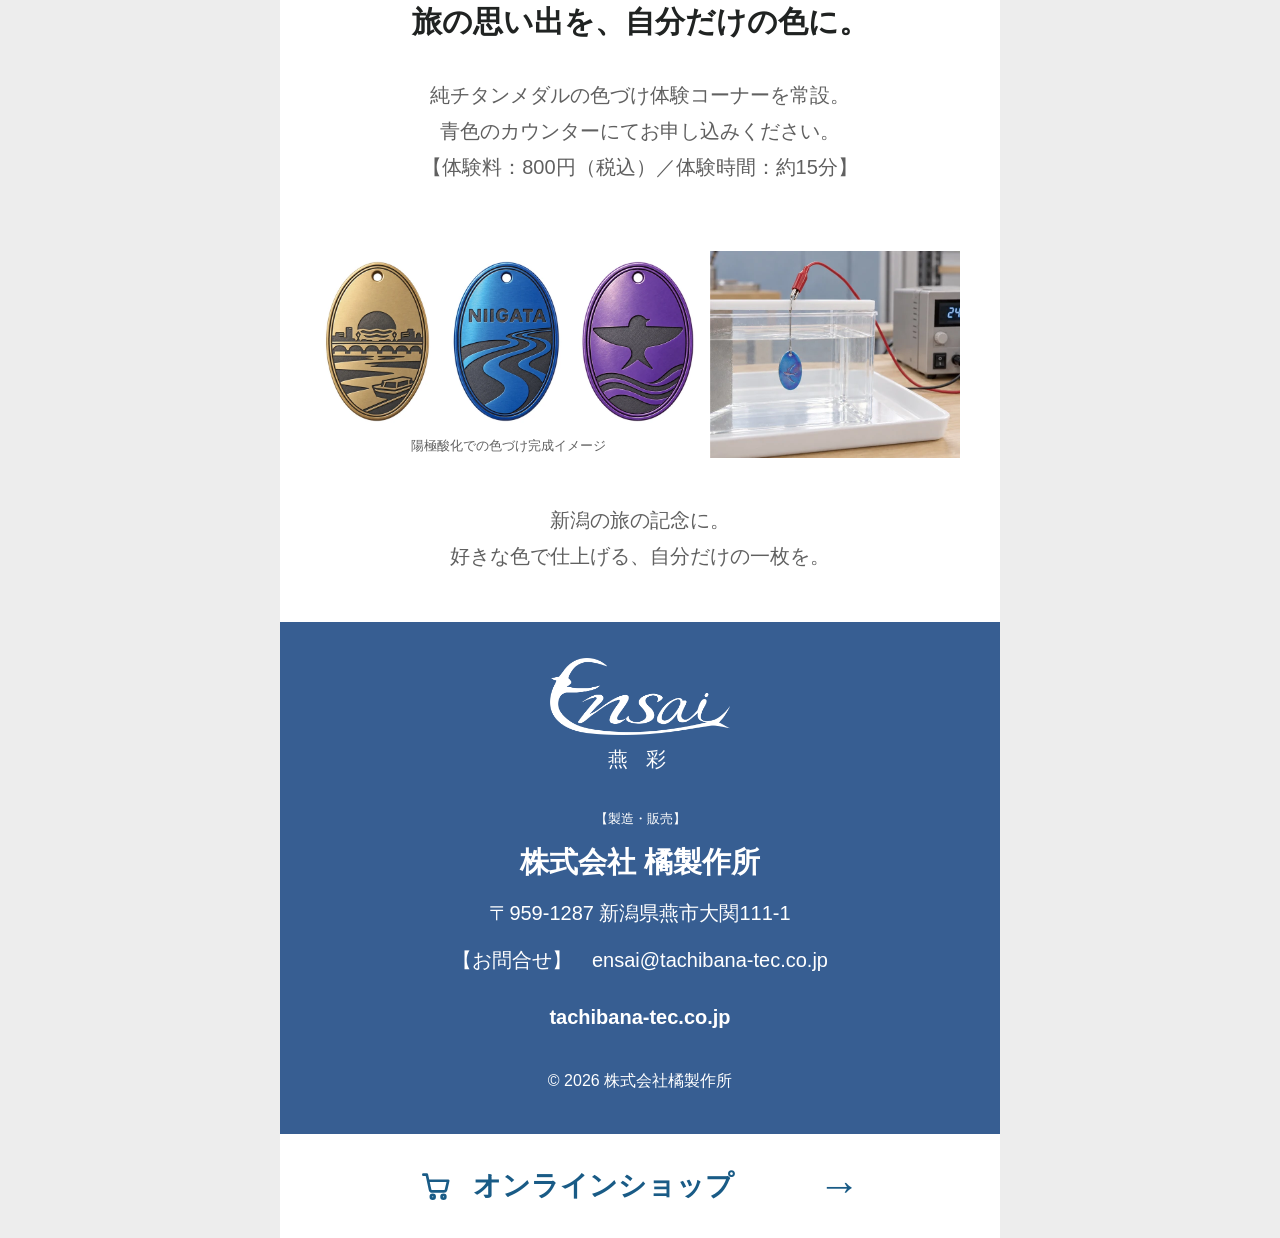
==== commit c28618f9: "COLOR EXPERIENCEの写真を差し替え" ====
--- a/index.html
+++ b/index.html
@@ -22,4 +22,4 @@
     </button>
     <p class="fine center">※先着順・お一人様1個、無くなり次第終了</p>
   </div>
-</section><section class="craft"><header class="section-title"><p class="eyebrow">CRAFTSMANSHIP</p><h2>まろやかな飲み口、<br>軽やかな使い心地。</h2></header><img src="assets/craft.webp?v=2" alt="職人がタンブラーの飲み口を研磨する様子" class="" loading="lazy" width="1440" height="812"><p class="copy">軽くて丈夫なチタンは、加工が難しい素材。<br>燕三条の職人が回転速度や力加減を見極め、<br>繊細な調整で美しいかたちに仕上げます。</p></section><section class="design pad"><header class="section-title"><p class="eyebrow">DESIGN</p><h2>注ぐと、絵柄が動き出す。</h2></header><p class="copy">一杯を味わいながら、<br>揺らぐ水面と繊細な絵柄が織り成す景色を楽しむ。<br>毎日の一杯に、純チタンの器「宴」を。</p><img src="assets/scene.webp?v=2" alt="氷と水を注いだ、落葉と錦鯉の宴タンブラー" class="" loading="lazy" width="1278" height="721"></section><section class="lineup pad" id="utage"><header class="section-title"><p class="eyebrow">FIND YOUR FAVORITE</p><h2>純チタン製 シングルタンブラー<br>「宴」ラインナップ</h2></header><p class="copy compact">眺める時間も、味わう時間も軽やかに。好きな景色で。</p><p class="spec">ensai TITANIUM　純チタン製／各種350ml</p><div class="product-grid"><article class="product"><img src="assets/koi.webp?v=2" alt="落葉と錦鯉" class="" loading="lazy" width="600" height="600"><p class="tag">舞う落葉に錦鯉が泳ぐ</p><h3>落葉と錦鯉</h3><p class="price">¥12,500<small>（税込）</small></p></article><article class="product"><img src="assets/stars.webp?v=2" alt="冬の星座" class="" loading="lazy" width="600" height="600"><p class="tag">冬の夜空に星座が輝く</p><h3>冬の星座</h3><p class="price">¥14,000<small>（税込）</small></p></article><article class="product"><img src="assets/train.webp?v=2" alt="銀河鉄道" class="" loading="lazy" width="600" height="600"><p class="tag">星の海を列車が駆ける</p><h3>銀河鉄道</h3><p class="price">¥13,000<small>（税込）</small></p></article><article class="product"><img src="assets/fish.webp?v=2" alt="日本海大漁" class="" loading="lazy" width="600" height="600"><p class="tag">日本海に魚たちが躍る</p><h3>日本海大漁</h3><p class="price">¥12,500<small>（税込）</small></p></article></div></section><section class="viewer-section" aria-labelledby="viewer-title"><p class="eyebrow">3D VIEW</p><h2 id="viewer-title">「宴」を、いろいろな角度から。</h2><p class="viewer-help">絵柄や水の状態を切り替えて、ドラッグで回せます。</p><iframe src="viewer.html" title="宴タンブラーの3D見本。4種類の絵柄、空・水・水と氷を切り替えられます" loading="lazy"></iframe></section><section class="purchase"><h2>毎日の道具を、ずっと傍に。<br>あなたの一杯に、宴を。</h2><button type="button" class="cta shop" data-destination="shop"><span class="shop-label"><svg class="cart-icon" aria-hidden="true" viewBox="0 0 24 24" width="1em" height="1em" fill="none" stroke="currentColor" stroke-width="2" stroke-linecap="round" stroke-linejoin="round"><path d="M2.5 3.5h2.6l2.4 11.2a1.6 1.6 0 0 0 1.6 1.3h8.7a1.6 1.6 0 0 0 1.6-1.2l1.6-6.8H6.1"/><circle cx="9.5" cy="20" r="1.4"/><circle cx="17.5" cy="20" r="1.4"/></svg>オンラインショップで購入する</span><span class="arrow" aria-hidden="true">→</span></button></section><section class="features"><header class="section-title"><p class="eyebrow">MADE FOR EVERYDAY</p><h2>毎日に寄り添う、3つのこだわり。</h2></header><article class="feature"><img src="assets/rim.webp?v=2" alt="口当たり良い飲み口" class="" loading="lazy" width="406" height="406"><div><span class="number">01</span><h3>口当たり良い飲み口</h3><p>手作業による丁寧な研磨。<br>複数の作業工程を経て、<br>金属を感じさせない飲み口に。</p></div></article><article class="feature"><img src="assets/light.webp?v=3" alt="軽くて丈夫な純チタン" class="" loading="lazy" width="397" height="397"><div><span class="number">02</span><h3>軽くて丈夫な純チタン</h3><p>350mlで、約52gの軽さ。<br>丈夫で長持ちし、錆びにくく、<br>匂い移りが少ない素材です。</p></div></article><article class="feature"><img src="assets/lathe.webp?v=2" alt="燕三条の加工技術" class="" loading="lazy" width="406" height="406"><div><span class="number">03</span><h3>燕三条の加工技術</h3><p>成形、研磨、発色。<br>それぞれの工程で精度を追求し、<br>美しさと使い心地を整えます。</p></div></article><p class="fine feature-note">※約52gは350mlシングルタンブラーの仕様です。<br>※本体は、純チタン製</p></section><section class="mountain pad"><h2>BLUE MOUNTAIN</h2><p class="subtitle">ブルーマウンテンシリーズ</p><p class="copy compact"><strong>憩いを彩る、山の青。<br>お気に入りの器で、いつもの晩酌をアウトドア気分に。</strong></p><p class="spec center">ensai TITANIUM　純チタン製／各種350ml</p><div class="mountain-grid"><article><img src="assets/mountain-tumbler.webp?v=2" alt="二重タンブラー" class="" loading="lazy" width="335" height="560"><h3>【二重タンブラー】</h3><p>¥16,000（税込）</p></article><article><img src="assets/mountain-mug.webp?v=2" alt="シングルマグ" class="" loading="lazy" width="586" height="560"><h3>【シングルマグ】</h3><p>¥8,000（税込）</p></article><article><img src="assets/folding.webp?v=2" alt="折りたたみ式カトラリー" class="" loading="lazy" width="625" height="560"><h3>【折りたたみ式カトラリー】</h3><p>¥3,800（税込）</p></article><article><img src="assets/cutlery.webp?v=2" alt="カトラリー" class="" loading="lazy" width="286" height="560"><h3>【カトラリー】</h3><p>¥1,980（税込）</p></article><article><img src="assets/plates.webp?v=4" alt="プレート全4色" class="" loading="lazy" width="597" height="560"><h3>【プレート全4色】</h3><p>各¥1,980（税込）</p></article><article><img src="assets/cups.webp?v=4" alt="シェラカップ全4色" class="" loading="lazy" width="640" height="505"><h3>【シェラカップ全4色】</h3><p>各¥2,400（税込）</p></article></div></section><section class="more pad"><header class="section-title"><p class="eyebrow">MORE TITANIUM</p><h2>人に寄り添う、<br>肌に優しい道具。</h2></header><p class="copy compact">店頭で、純チタンの軽さをご体感ください。</p><div class="category-grid"><figure><img src="assets/category-cups.webp?v=2" alt="タンブラー・マグ・酒器" class="" loading="lazy" width="600" height="600"><figcaption>タンブラー・マグ・酒器</figcaption></figure><figure><img src="assets/category-camp.webp?v=2" alt="キャンプギア" class="" loading="lazy" width="600" height="600"><figcaption>キャンプギア</figcaption></figure><figure><img src="assets/category-jewelry.webp?v=2" alt="純チタン製アクセサリー" class="" loading="lazy" width="600" height="600"><figcaption>純チタン製アクセサリー</figcaption></figure><figure><img src="assets/category-pens.webp?v=2" alt="筆記具" class="" loading="lazy" width="600" height="600"><figcaption>筆記具</figcaption></figure><figure><img src="assets/category-kitchen.webp?v=2" alt="キッチン用品" class="" loading="lazy" width="600" height="600"><figcaption>キッチン用品</figcaption></figure><figure><img src="assets/category-kids.webp?v=2" alt="キッズ向け食器" class="" loading="lazy" width="600" height="600"><figcaption>キッズ向け食器</figcaption></figure></div></section><section class="gacha pad"><header class="section-title"><p class="eyebrow">GACHA</p><h2>純チタンに触れよう。</h2></header><p class="copy compact">店頭では、全8色の純チタン製目印チャームの<br>ガチャを設置しています（1回400円）</p><div class="charm"><img src="assets/gacha-main.webp?v=4" alt="黄緑色の純チタン製目印チャーム" class="" loading="lazy" width="346" height="416"><div class="weight"><span>ensai<br>TITANIUM<br>超軽量</span><p>約<strong>1</strong>g</p></div></div><h3 class="gacha-heading"><span>全8色</span> 手に取ると、軽さに驚き！</h3><img src="assets/gacha-all.webp?v=4" alt="全8色のチャームと店頭のガチャ" class="" loading="lazy" width="1212" height="598"><button type="button" class="line-art" data-destination="line" aria-label="LINE友だち追加で純チタン製目印チャーム 限定虹色プレゼント。店頭お渡し期間10月30日〜11月8日"><img class="line-banner" src="assets/line-gift.webp" alt="LINE友だち追加で、純チタン製目印チャーム 限定虹色プレゼント。店頭お渡し期間10/30〜11/8" width="561" height="150" loading="lazy"><span class="line-copy"><strong>LINE友だち追加で</strong><small><span class="line-benefit">純チタン製目印チャーム</span> <span class="line-benefit">限定虹色プレゼント</span><br><span class="line-date">（店頭お渡し期間：<span class="nowrap">10/30〜11/8）</span></span></small></span><img class="hero-gift" src="assets/swallow-charm-large.png" alt="" width="140" height="140" loading="lazy"><span class="arrow" aria-hidden="true">→</span></button><p class="fine center">※先着順・お一人様1個、無くなり次第終了</p></section><section class="visit pad"><header class="section-title"><p class="eyebrow">VISIT US</p><h2>店舗のご案内</h2></header><img src="assets/store.webp?v=2" alt="燕彩 CoCoLo新潟店の店舗イメージ" class="" loading="lazy" width="1280" height="724"><div class="store-intro"><div><h3>燕彩 CoCoLo新潟店<br>2026.10.30 OPEN</h3><p>CoCoLo新潟2F</p><p>手に取るとわかる、純チタンの軽さ。<br>器や暮らしの道具を、店頭でみつけてください。</p></div><img src="assets/store-cups.webp" alt="店頭に並ぶ宴タンブラー" class="" loading="lazy" width="343" height="343"></div></section><section class="experience pad"><header class="section-title"><p class="eyebrow">TITANIUM COLOR EXPERIENCE</p><h2>旅の思い出を、自分だけの色に。</h2></header><p class="copy compact">純チタンメダルの色づけ体験コーナーを常設。<br>青色のカウンターにてお申し込みください。<br>【体験料：800円（税込）／体験時間：約15分】</p><div class="experience-images"><figure><img src="assets/medals.webp" alt="金色、青色、紫色に色づけした3種類のチタンメダル" class="" loading="lazy" width="376" height="180"><figcaption>陽極酸化での色づけ完成イメージ</figcaption></figure><img src="assets/color-experience.webp" alt="水槽でチタンメダルに色をつける様子" class="" loading="lazy" width="251" height="208"></div><p class="copy compact">新潟の旅の記念に。<br>好きな色で仕上げる、自分だけの一枚を。</p></section><footer><img src="assets/ensai-white.webp" alt="Ensai" class="footer-logo" loading="lazy" width="1348" height="578"><p class="footer-brand">燕 彩</p><p class="fine">【製造・販売】</p><h2>株式会社 橘製作所</h2><p>〒959-1287 新潟県燕市大関111-1</p><p>【お問合せ】　ensai@tachibana-tec.co.jp</p><p class="company-domain">tachibana-tec.co.jp</p><p class="copyright">© 2026 株式会社橘製作所</p></footer><button type="button" class="bottom-shop" data-destination="shop"><span class="shop-label"><svg class="cart-icon" aria-hidden="true" viewBox="0 0 24 24" width="1em" height="1em" fill="none" stroke="currentColor" stroke-width="2" stroke-linecap="round" stroke-linejoin="round"><path d="M2.5 3.5h2.6l2.4 11.2a1.6 1.6 0 0 0 1.6 1.3h8.7a1.6 1.6 0 0 0 1.6-1.2l1.6-6.8H6.1"/><circle cx="9.5" cy="20" r="1.4"/><circle cx="17.5" cy="20" r="1.4"/></svg>オンラインショップ</span> <span aria-hidden="true">→</span></button></main><dialog id="link-notice"><h2>リンク先は準備中です</h2><p id="notice-copy"></p><button type="button" id="close-notice">閉じる</button></dialog><script src="config.js"></script><script src="app.js"></script><script src="motion.js" defer></script></body></html>+</section><section class="craft"><header class="section-title"><p class="eyebrow">CRAFTSMANSHIP</p><h2>まろやかな飲み口、<br>軽やかな使い心地。</h2></header><img src="assets/craft.webp?v=2" alt="職人がタンブラーの飲み口を研磨する様子" class="" loading="lazy" width="1440" height="812"><p class="copy">軽くて丈夫なチタンは、加工が難しい素材。<br>燕三条の職人が回転速度や力加減を見極め、<br>繊細な調整で美しいかたちに仕上げます。</p></section><section class="design pad"><header class="section-title"><p class="eyebrow">DESIGN</p><h2>注ぐと、絵柄が動き出す。</h2></header><p class="copy">一杯を味わいながら、<br>揺らぐ水面と繊細な絵柄が織り成す景色を楽しむ。<br>毎日の一杯に、純チタンの器「宴」を。</p><img src="assets/scene.webp?v=2" alt="氷と水を注いだ、落葉と錦鯉の宴タンブラー" class="" loading="lazy" width="1278" height="721"></section><section class="lineup pad" id="utage"><header class="section-title"><p class="eyebrow">FIND YOUR FAVORITE</p><h2>純チタン製 シングルタンブラー<br>「宴」ラインナップ</h2></header><p class="copy compact">眺める時間も、味わう時間も軽やかに。好きな景色で。</p><p class="spec">ensai TITANIUM　純チタン製／各種350ml</p><div class="product-grid"><article class="product"><img src="assets/koi.webp?v=2" alt="落葉と錦鯉" class="" loading="lazy" width="600" height="600"><p class="tag">舞う落葉に錦鯉が泳ぐ</p><h3>落葉と錦鯉</h3><p class="price">¥12,500<small>（税込）</small></p></article><article class="product"><img src="assets/stars.webp?v=2" alt="冬の星座" class="" loading="lazy" width="600" height="600"><p class="tag">冬の夜空に星座が輝く</p><h3>冬の星座</h3><p class="price">¥14,000<small>（税込）</small></p></article><article class="product"><img src="assets/train.webp?v=2" alt="銀河鉄道" class="" loading="lazy" width="600" height="600"><p class="tag">星の海を列車が駆ける</p><h3>銀河鉄道</h3><p class="price">¥13,000<small>（税込）</small></p></article><article class="product"><img src="assets/fish.webp?v=2" alt="日本海大漁" class="" loading="lazy" width="600" height="600"><p class="tag">日本海に魚たちが躍る</p><h3>日本海大漁</h3><p class="price">¥12,500<small>（税込）</small></p></article></div></section><section class="viewer-section" aria-labelledby="viewer-title"><p class="eyebrow">3D VIEW</p><h2 id="viewer-title">「宴」を、いろいろな角度から。</h2><p class="viewer-help">絵柄や水の状態を切り替えて、ドラッグで回せます。</p><iframe src="viewer.html" title="宴タンブラーの3D見本。4種類の絵柄、空・水・水と氷を切り替えられます" loading="lazy"></iframe></section><section class="purchase"><h2>毎日の道具を、ずっと傍に。<br>あなたの一杯に、宴を。</h2><button type="button" class="cta shop" data-destination="shop"><span class="shop-label"><svg class="cart-icon" aria-hidden="true" viewBox="0 0 24 24" width="1em" height="1em" fill="none" stroke="currentColor" stroke-width="2" stroke-linecap="round" stroke-linejoin="round"><path d="M2.5 3.5h2.6l2.4 11.2a1.6 1.6 0 0 0 1.6 1.3h8.7a1.6 1.6 0 0 0 1.6-1.2l1.6-6.8H6.1"/><circle cx="9.5" cy="20" r="1.4"/><circle cx="17.5" cy="20" r="1.4"/></svg>オンラインショップで購入する</span><span class="arrow" aria-hidden="true">→</span></button></section><section class="features"><header class="section-title"><p class="eyebrow">MADE FOR EVERYDAY</p><h2>毎日に寄り添う、3つのこだわり。</h2></header><article class="feature"><img src="assets/rim.webp?v=2" alt="口当たり良い飲み口" class="" loading="lazy" width="406" height="406"><div><span class="number">01</span><h3>口当たり良い飲み口</h3><p>手作業による丁寧な研磨。<br>複数の作業工程を経て、<br>金属を感じさせない飲み口に。</p></div></article><article class="feature"><img src="assets/light.webp?v=3" alt="軽くて丈夫な純チタン" class="" loading="lazy" width="397" height="397"><div><span class="number">02</span><h3>軽くて丈夫な純チタン</h3><p>350mlで、約52gの軽さ。<br>丈夫で長持ちし、錆びにくく、<br>匂い移りが少ない素材です。</p></div></article><article class="feature"><img src="assets/lathe.webp?v=2" alt="燕三条の加工技術" class="" loading="lazy" width="406" height="406"><div><span class="number">03</span><h3>燕三条の加工技術</h3><p>成形、研磨、発色。<br>それぞれの工程で精度を追求し、<br>美しさと使い心地を整えます。</p></div></article><p class="fine feature-note">※約52gは350mlシングルタンブラーの仕様です。<br>※本体は、純チタン製</p></section><section class="mountain pad"><h2>BLUE MOUNTAIN</h2><p class="subtitle">ブルーマウンテンシリーズ</p><p class="copy compact"><strong>憩いを彩る、山の青。<br>お気に入りの器で、いつもの晩酌をアウトドア気分に。</strong></p><p class="spec center">ensai TITANIUM　純チタン製／各種350ml</p><div class="mountain-grid"><article><img src="assets/mountain-tumbler.webp?v=2" alt="二重タンブラー" class="" loading="lazy" width="335" height="560"><h3>【二重タンブラー】</h3><p>¥16,000（税込）</p></article><article><img src="assets/mountain-mug.webp?v=2" alt="シングルマグ" class="" loading="lazy" width="586" height="560"><h3>【シングルマグ】</h3><p>¥8,000（税込）</p></article><article><img src="assets/folding.webp?v=2" alt="折りたたみ式カトラリー" class="" loading="lazy" width="625" height="560"><h3>【折りたたみ式カトラリー】</h3><p>¥3,800（税込）</p></article><article><img src="assets/cutlery.webp?v=2" alt="カトラリー" class="" loading="lazy" width="286" height="560"><h3>【カトラリー】</h3><p>¥1,980（税込）</p></article><article><img src="assets/plates.webp?v=4" alt="プレート全4色" class="" loading="lazy" width="597" height="560"><h3>【プレート全4色】</h3><p>各¥1,980（税込）</p></article><article><img src="assets/cups.webp?v=4" alt="シェラカップ全4色" class="" loading="lazy" width="640" height="505"><h3>【シェラカップ全4色】</h3><p>各¥2,400（税込）</p></article></div></section><section class="more pad"><header class="section-title"><p class="eyebrow">MORE TITANIUM</p><h2>人に寄り添う、<br>肌に優しい道具。</h2></header><p class="copy compact">店頭で、純チタンの軽さをご体感ください。</p><div class="category-grid"><figure><img src="assets/category-cups.webp?v=2" alt="タンブラー・マグ・酒器" class="" loading="lazy" width="600" height="600"><figcaption>タンブラー・マグ・酒器</figcaption></figure><figure><img src="assets/category-camp.webp?v=2" alt="キャンプギア" class="" loading="lazy" width="600" height="600"><figcaption>キャンプギア</figcaption></figure><figure><img src="assets/category-jewelry.webp?v=2" alt="純チタン製アクセサリー" class="" loading="lazy" width="600" height="600"><figcaption>純チタン製アクセサリー</figcaption></figure><figure><img src="assets/category-pens.webp?v=2" alt="筆記具" class="" loading="lazy" width="600" height="600"><figcaption>筆記具</figcaption></figure><figure><img src="assets/category-kitchen.webp?v=2" alt="キッチン用品" class="" loading="lazy" width="600" height="600"><figcaption>キッチン用品</figcaption></figure><figure><img src="assets/category-kids.webp?v=2" alt="キッズ向け食器" class="" loading="lazy" width="600" height="600"><figcaption>キッズ向け食器</figcaption></figure></div></section><section class="gacha pad"><header class="section-title"><p class="eyebrow">GACHA</p><h2>純チタンに触れよう。</h2></header><p class="copy compact">店頭では、全8色の純チタン製目印チャームの<br>ガチャを設置しています（1回400円）</p><div class="charm"><img src="assets/gacha-main.webp?v=4" alt="黄緑色の純チタン製目印チャーム" class="" loading="lazy" width="346" height="416"><div class="weight"><span>ensai<br>TITANIUM<br>超軽量</span><p>約<strong>1</strong>g</p></div></div><h3 class="gacha-heading"><span>全8色</span> 手に取ると、軽さに驚き！</h3><img src="assets/gacha-all.webp?v=4" alt="全8色のチャームと店頭のガチャ" class="" loading="lazy" width="1212" height="598"><button type="button" class="line-art" data-destination="line" aria-label="LINE友だち追加で純チタン製目印チャーム 限定虹色プレゼント。店頭お渡し期間10月30日〜11月8日"><img class="line-banner" src="assets/line-gift.webp" alt="LINE友だち追加で、純チタン製目印チャーム 限定虹色プレゼント。店頭お渡し期間10/30〜11/8" width="561" height="150" loading="lazy"><span class="line-copy"><strong>LINE友だち追加で</strong><small><span class="line-benefit">純チタン製目印チャーム</span> <span class="line-benefit">限定虹色プレゼント</span><br><span class="line-date">（店頭お渡し期間：<span class="nowrap">10/30〜11/8）</span></span></small></span><img class="hero-gift" src="assets/swallow-charm-large.png" alt="" width="140" height="140" loading="lazy"><span class="arrow" aria-hidden="true">→</span></button><p class="fine center">※先着順・お一人様1個、無くなり次第終了</p></section><section class="visit pad"><header class="section-title"><p class="eyebrow">VISIT US</p><h2>店舗のご案内</h2></header><img src="assets/store.webp?v=2" alt="燕彩 CoCoLo新潟店の店舗イメージ" class="" loading="lazy" width="1280" height="724"><div class="store-intro"><div><h3>燕彩 CoCoLo新潟店<br>2026.10.30 OPEN</h3><p>CoCoLo新潟2F</p><p>手に取るとわかる、純チタンの軽さ。<br>器や暮らしの道具を、店頭でみつけてください。</p></div><img src="assets/store-cups.webp" alt="店頭に並ぶ宴タンブラー" class="" loading="lazy" width="343" height="343"></div></section><section class="experience pad"><header class="section-title"><p class="eyebrow">TITANIUM COLOR EXPERIENCE</p><h2>旅の思い出を、自分だけの色に。</h2></header><p class="copy compact">純チタンメダルの色づけ体験コーナーを常設。<br>青色のカウンターにてお申し込みください。<br>【体験料：800円（税込）／体験時間：約15分】</p><div class="experience-images"><figure><img src="assets/medals.webp?v=2" alt="金色、青色、紫色に色づけした3種類のチタンメダル" class="" loading="lazy" width="1128" height="540"><figcaption>陽極酸化での色づけ完成イメージ</figcaption></figure><img src="assets/color-experience.webp?v=2" alt="水槽でチタンメダルに色をつける様子" class="" loading="lazy" width="500" height="414"></div><p class="copy compact">新潟の旅の記念に。<br>好きな色で仕上げる、自分だけの一枚を。</p></section><footer><img src="assets/ensai-white.webp" alt="Ensai" class="footer-logo" loading="lazy" width="1348" height="578"><p class="footer-brand">燕 彩</p><p class="fine">【製造・販売】</p><h2>株式会社 橘製作所</h2><p>〒959-1287 新潟県燕市大関111-1</p><p>【お問合せ】　ensai@tachibana-tec.co.jp</p><p class="company-domain">tachibana-tec.co.jp</p><p class="copyright">© 2026 株式会社橘製作所</p></footer><button type="button" class="bottom-shop" data-destination="shop"><span class="shop-label"><svg class="cart-icon" aria-hidden="true" viewBox="0 0 24 24" width="1em" height="1em" fill="none" stroke="currentColor" stroke-width="2" stroke-linecap="round" stroke-linejoin="round"><path d="M2.5 3.5h2.6l2.4 11.2a1.6 1.6 0 0 0 1.6 1.3h8.7a1.6 1.6 0 0 0 1.6-1.2l1.6-6.8H6.1"/><circle cx="9.5" cy="20" r="1.4"/><circle cx="17.5" cy="20" r="1.4"/></svg>オンラインショップ</span> <span aria-hidden="true">→</span></button></main><dialog id="link-notice"><h2>リンク先は準備中です</h2><p id="notice-copy"></p><button type="button" id="close-notice">閉じる</button></dialog><script src="config.js"></script><script src="app.js"></script><script src="motion.js" defer></script></body></html>
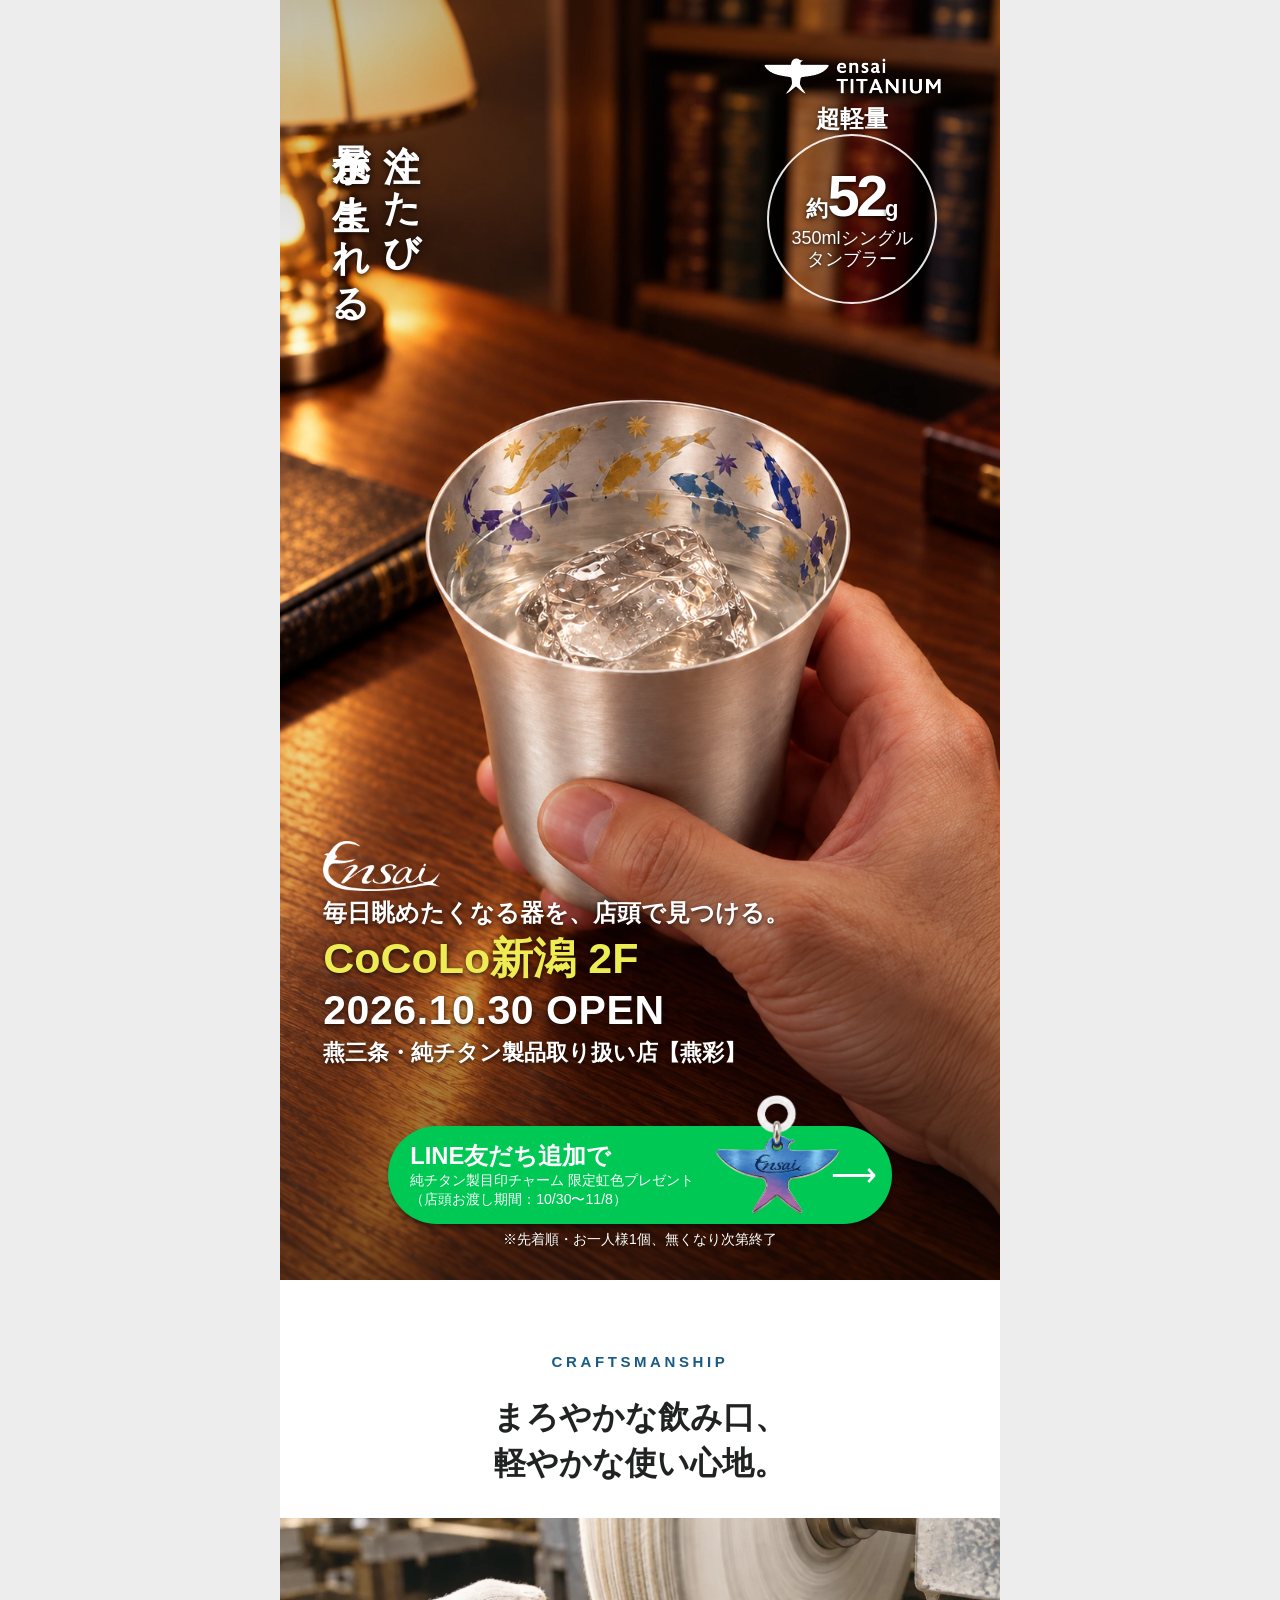
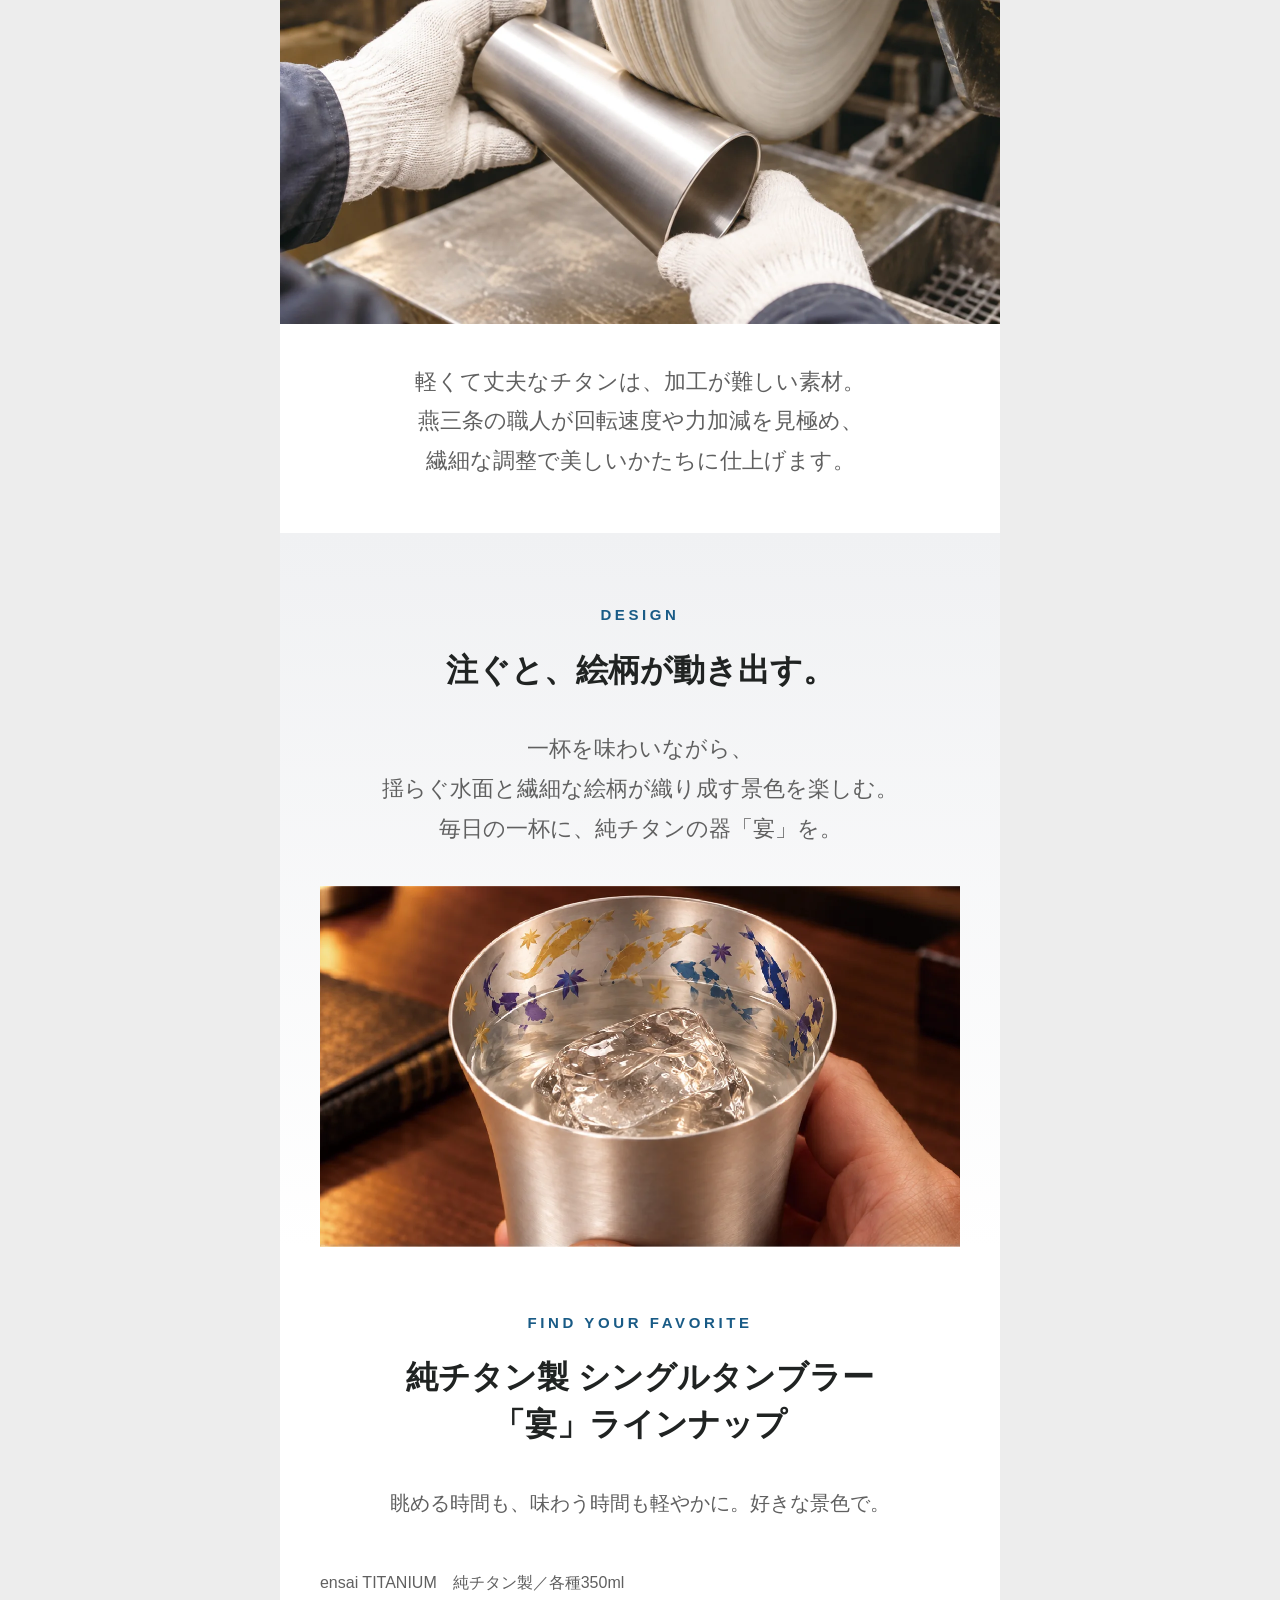
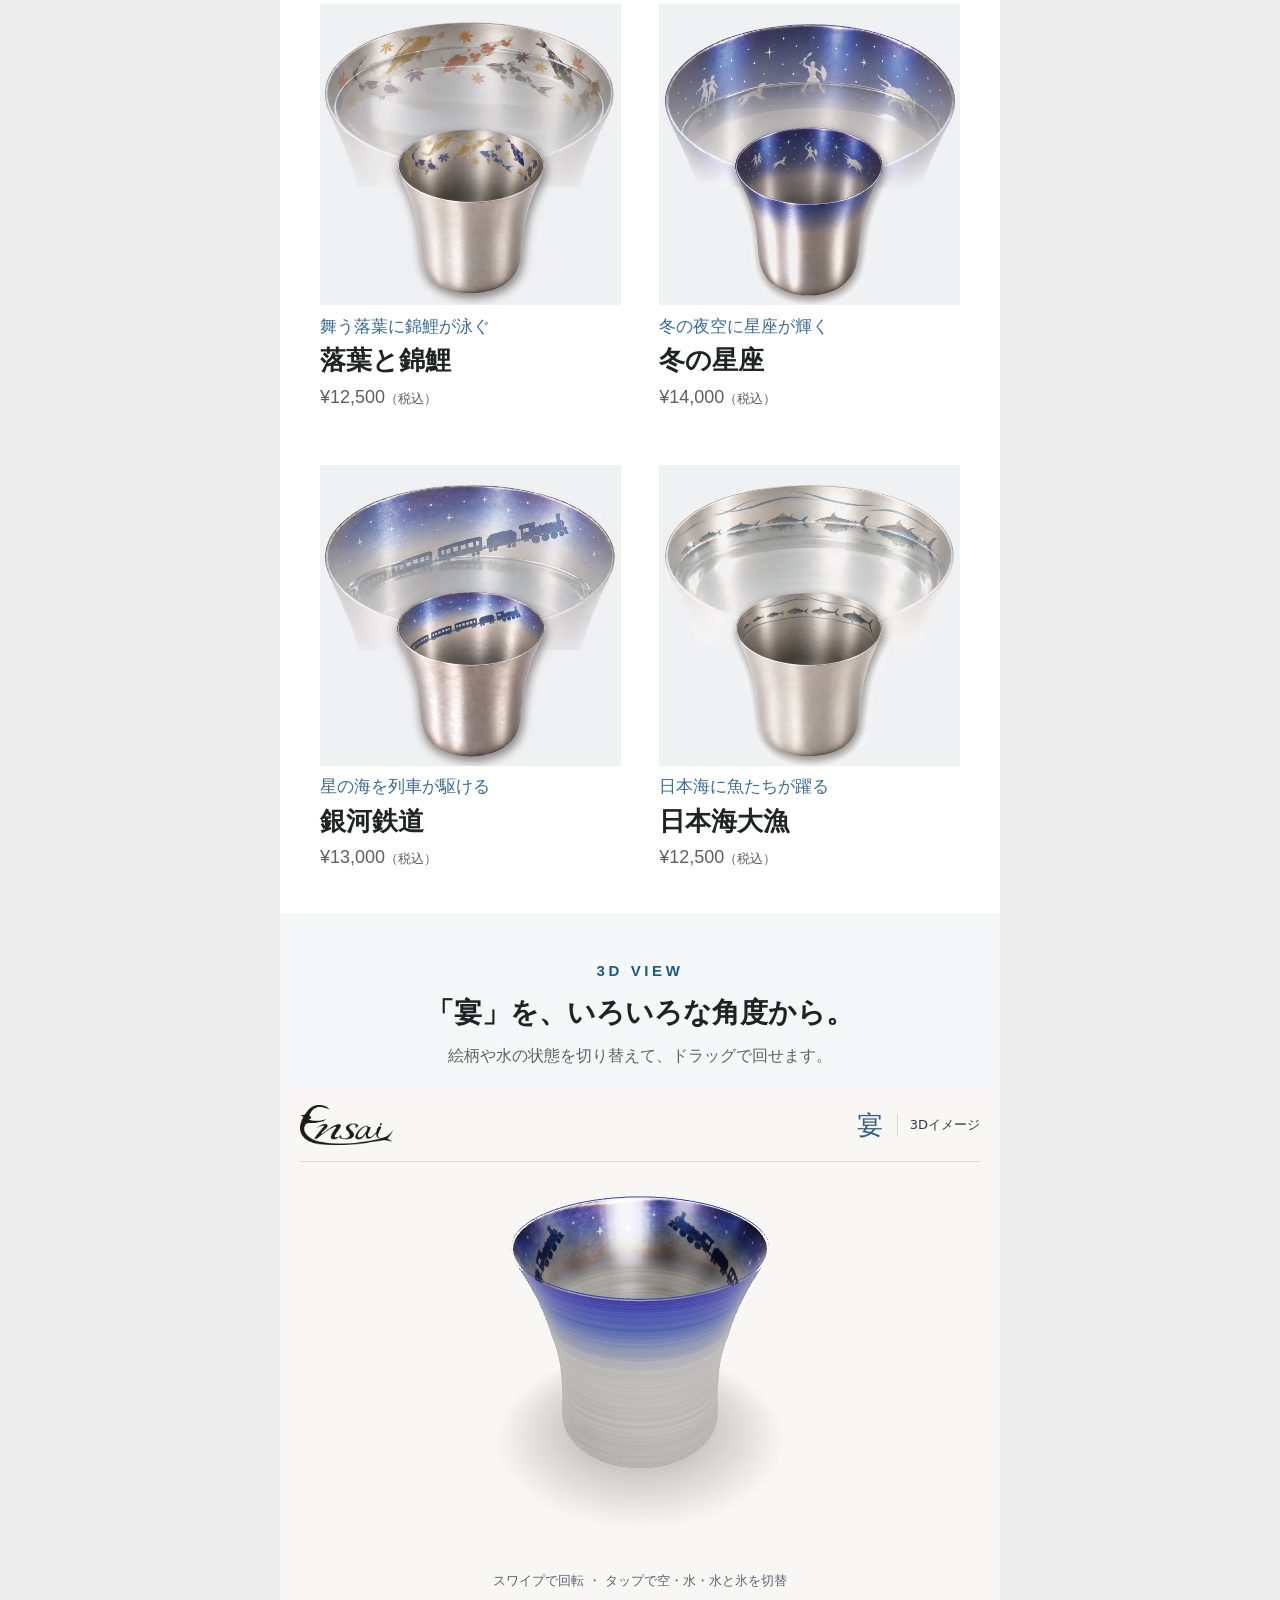
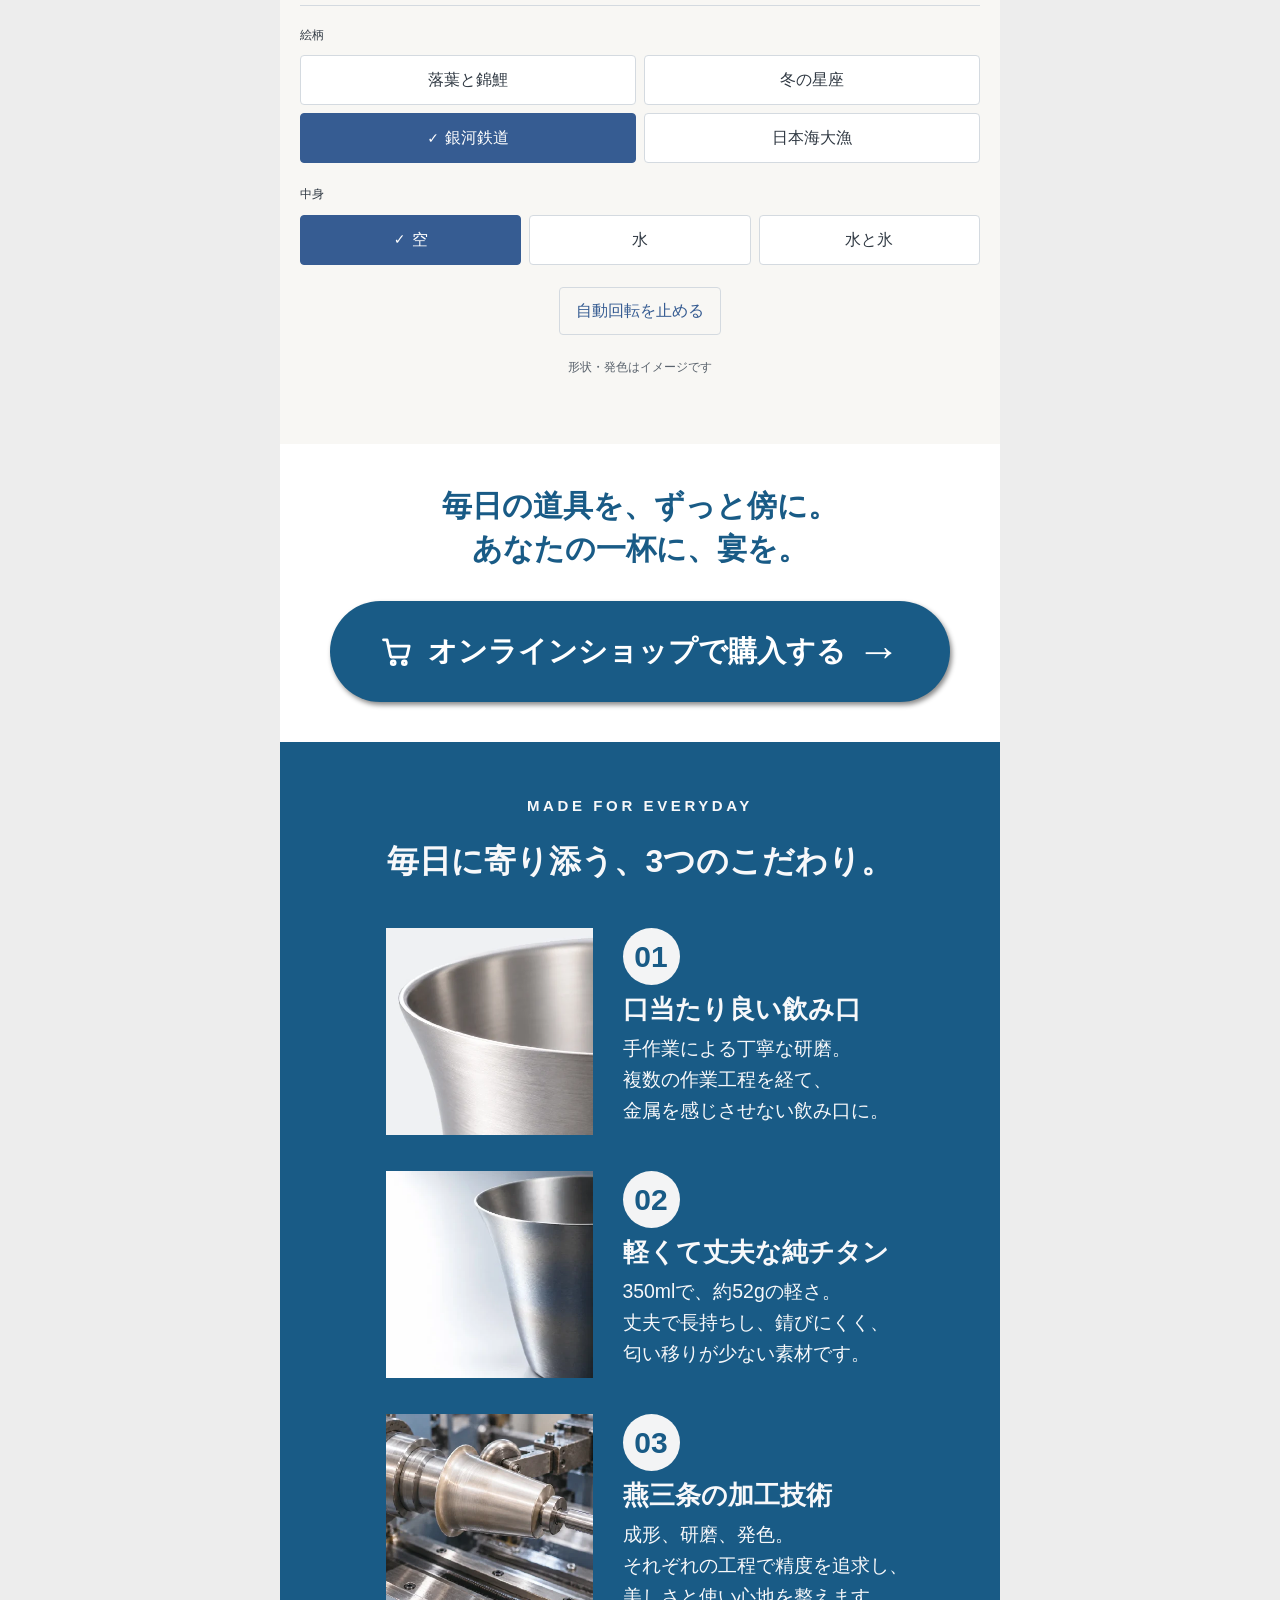
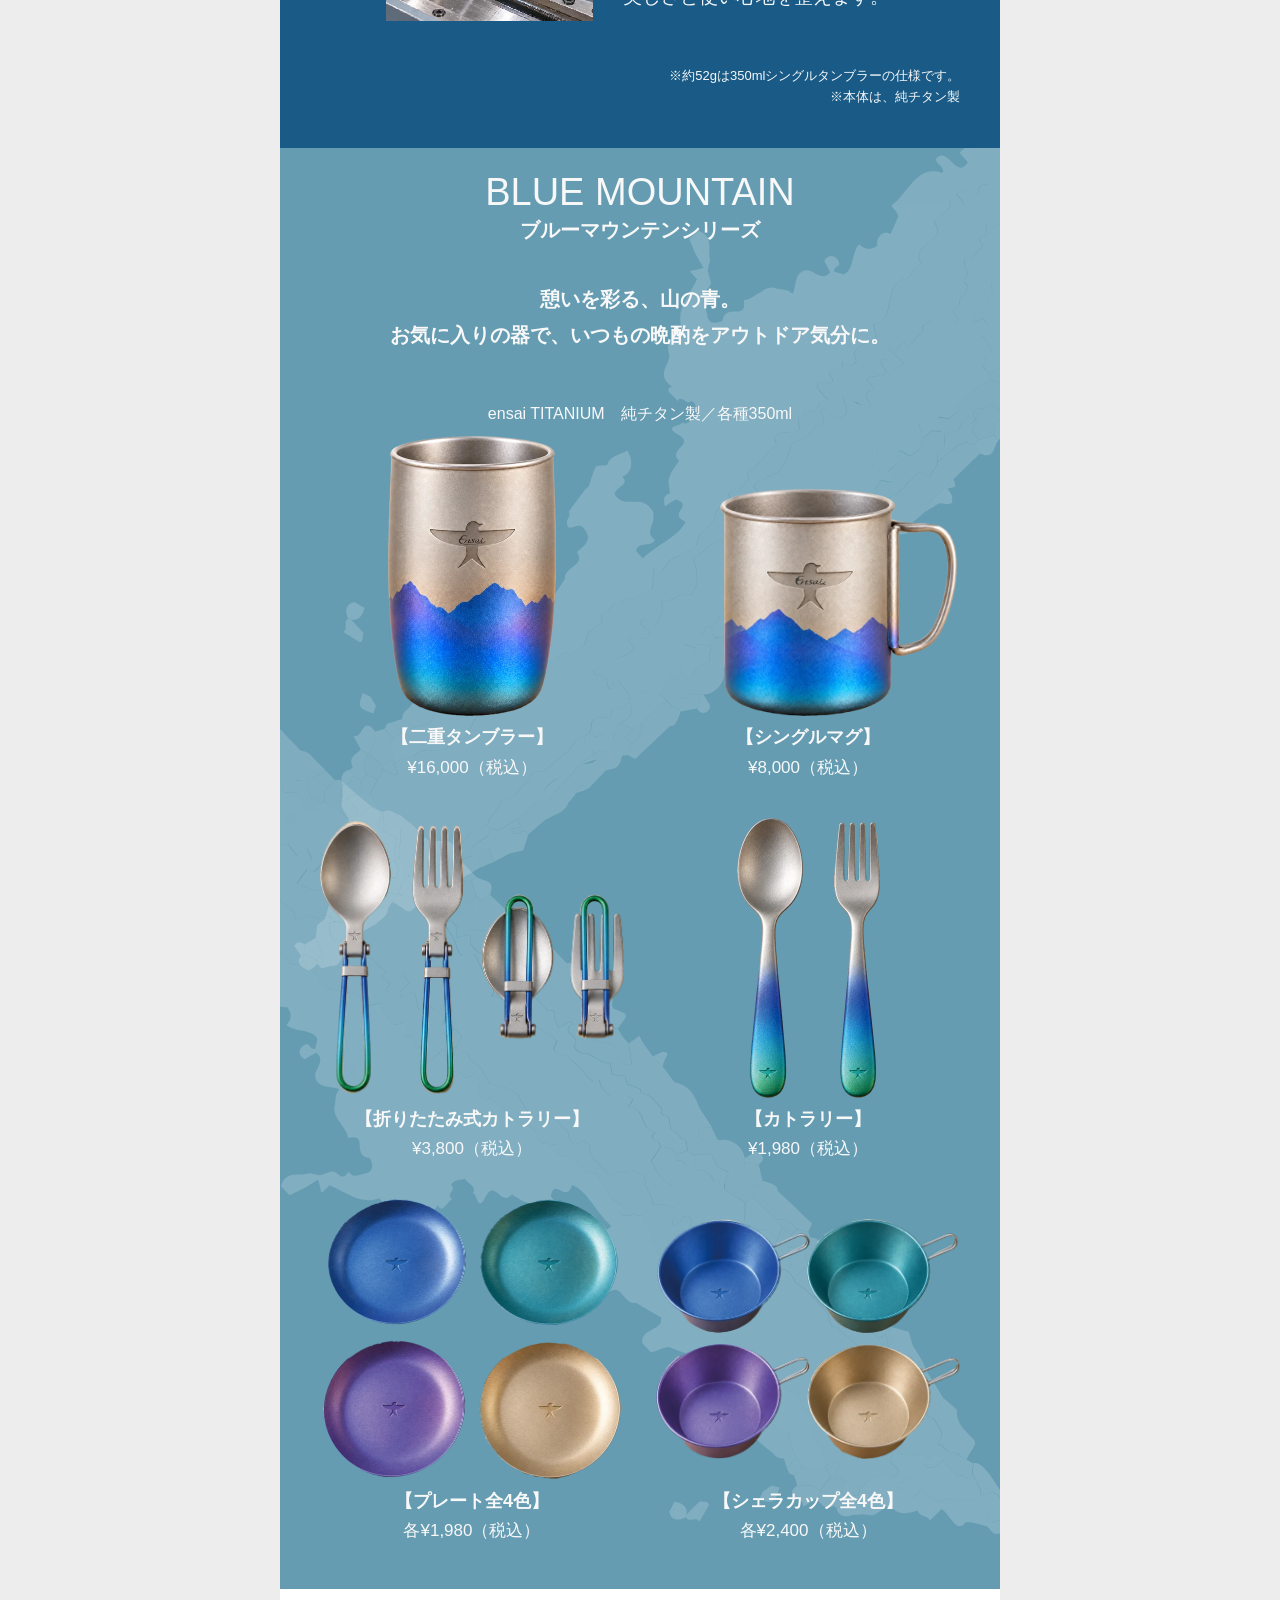
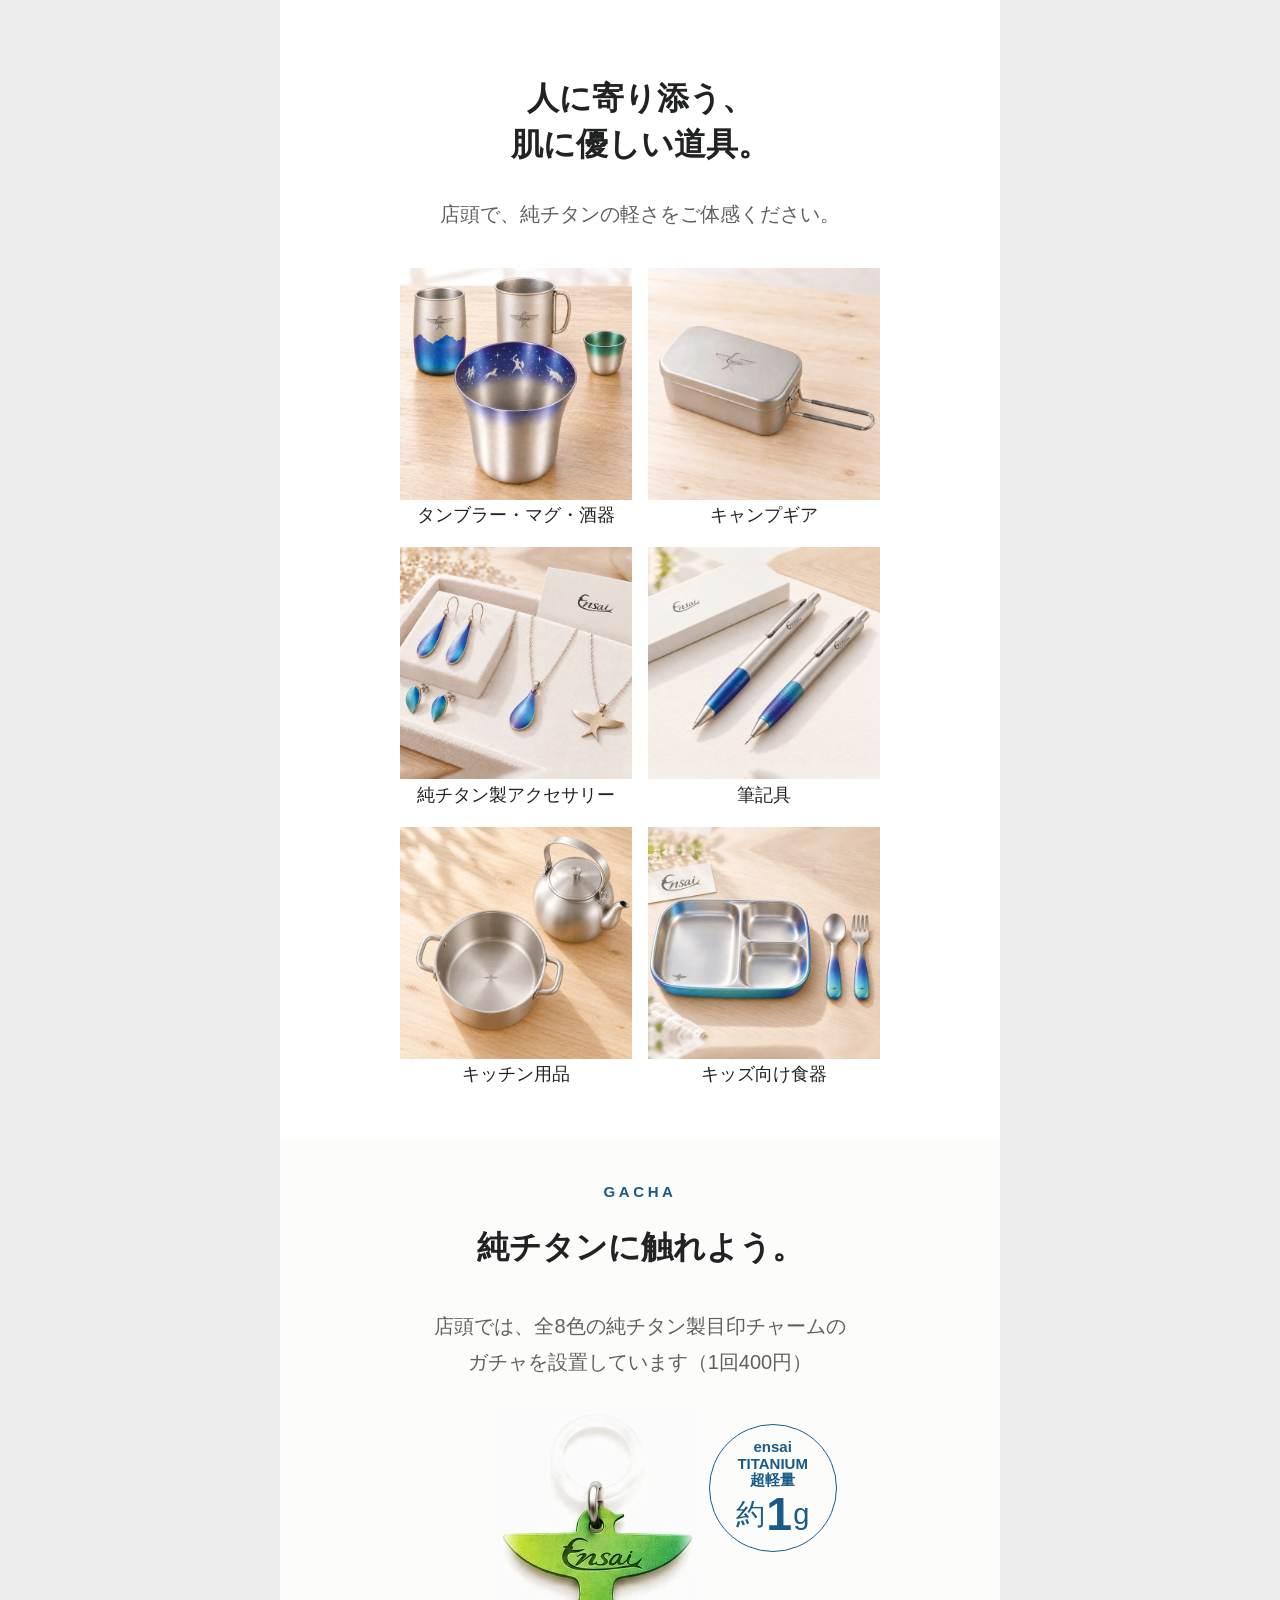
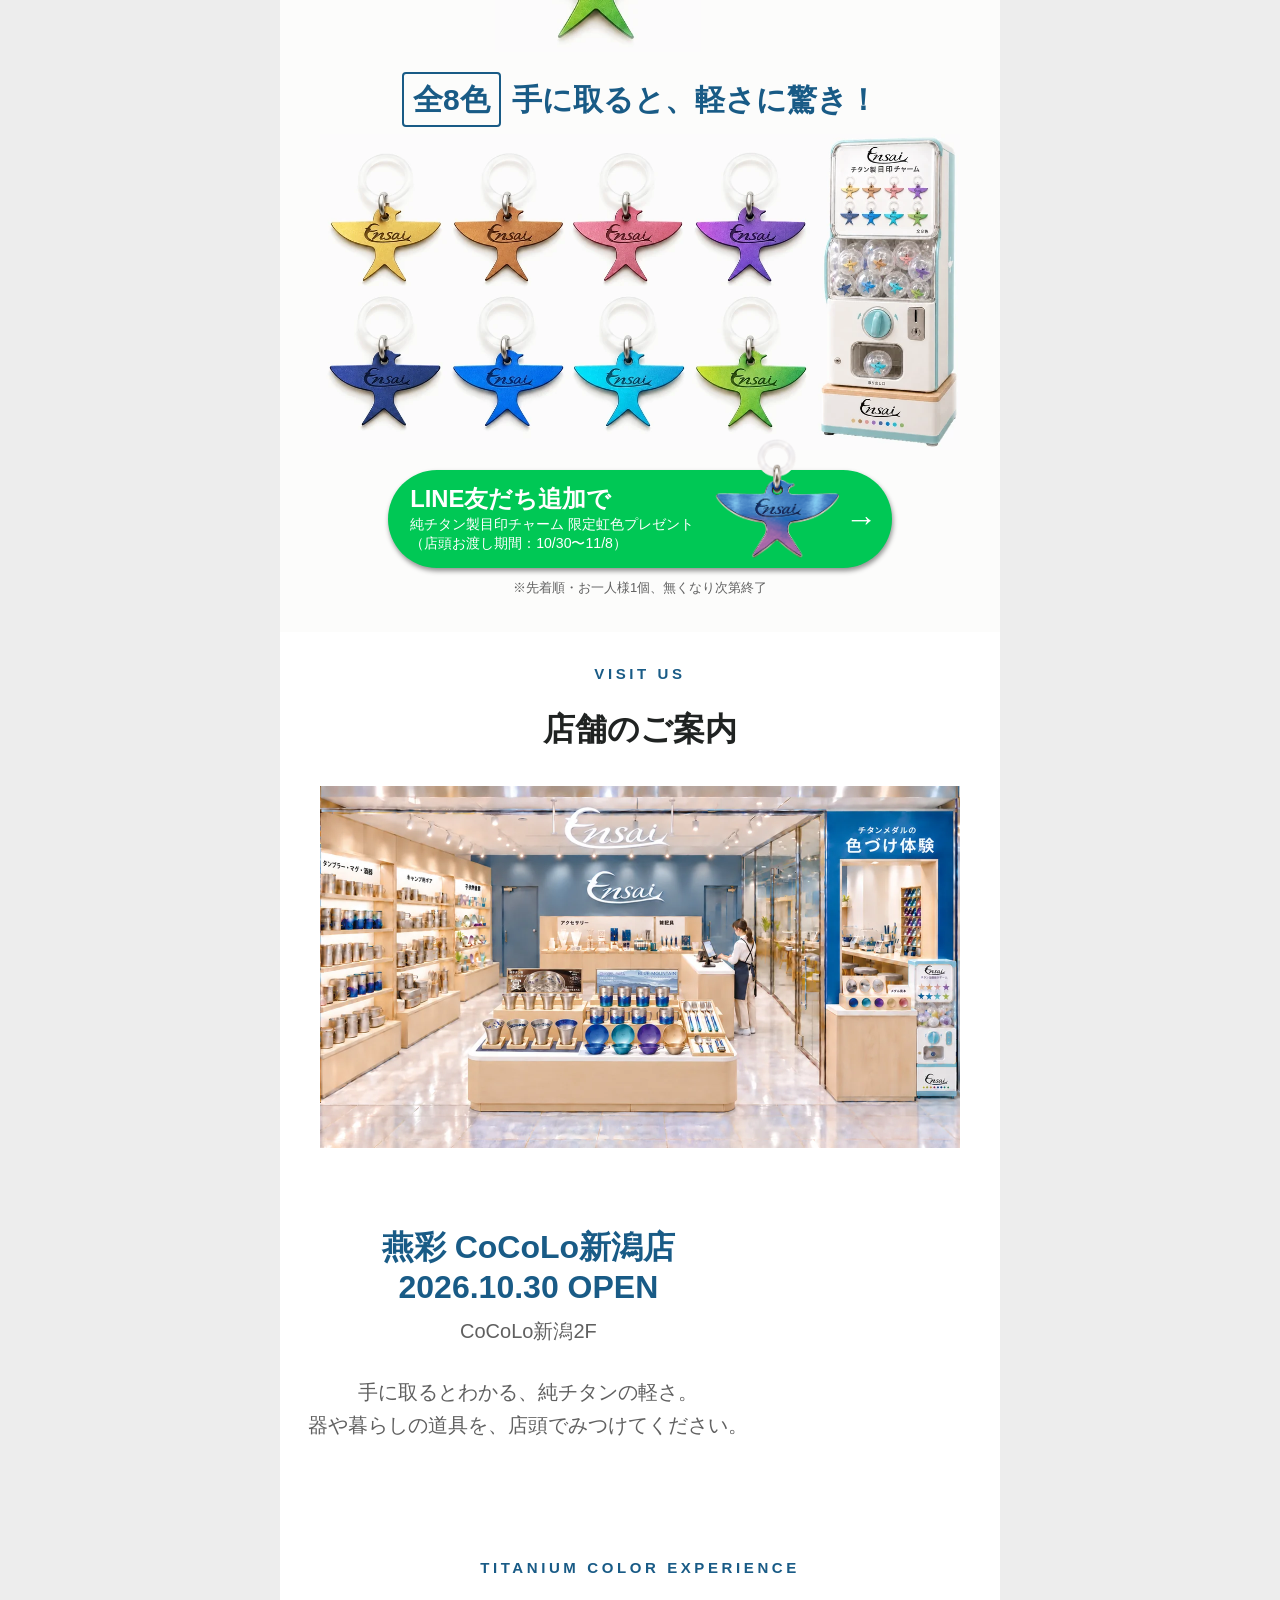
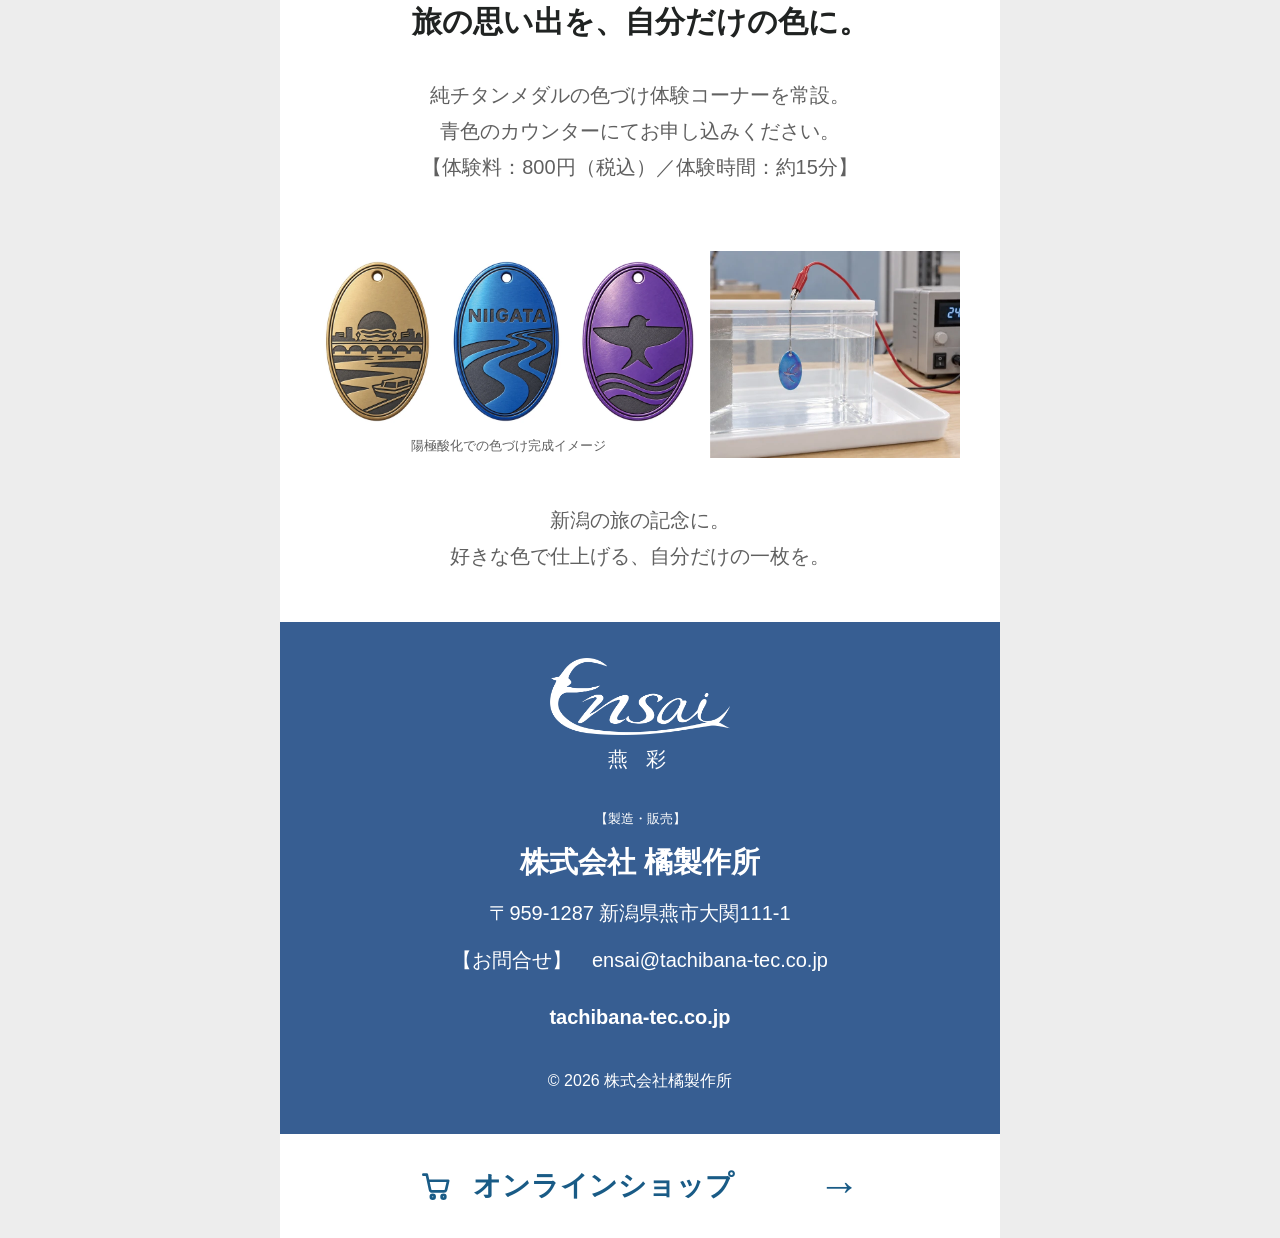
==== commit d00bce2a: "オープン告知の背景画像を差し替え" ====
--- a/index.html
+++ b/index.html
@@ -22,4 +22,4 @@
     </button>
     <p class="fine center">※先着順・お一人様1個、無くなり次第終了</p>
   </div>
-</section><section class="craft"><header class="section-title"><p class="eyebrow">CRAFTSMANSHIP</p><h2>まろやかな飲み口、<br>軽やかな使い心地。</h2></header><img src="assets/craft.webp?v=2" alt="職人がタンブラーの飲み口を研磨する様子" class="" loading="lazy" width="1440" height="812"><p class="copy">軽くて丈夫なチタンは、加工が難しい素材。<br>燕三条の職人が回転速度や力加減を見極め、<br>繊細な調整で美しいかたちに仕上げます。</p></section><section class="design pad"><header class="section-title"><p class="eyebrow">DESIGN</p><h2>注ぐと、絵柄が動き出す。</h2></header><p class="copy">一杯を味わいながら、<br>揺らぐ水面と繊細な絵柄が織り成す景色を楽しむ。<br>毎日の一杯に、純チタンの器「宴」を。</p><img src="assets/scene.webp?v=2" alt="氷と水を注いだ、落葉と錦鯉の宴タンブラー" class="" loading="lazy" width="1278" height="721"></section><section class="lineup pad" id="utage"><header class="section-title"><p class="eyebrow">FIND YOUR FAVORITE</p><h2>純チタン製 シングルタンブラー<br>「宴」ラインナップ</h2></header><p class="copy compact">眺める時間も、味わう時間も軽やかに。好きな景色で。</p><p class="spec">ensai TITANIUM　純チタン製／各種350ml</p><div class="product-grid"><article class="product"><img src="assets/koi.webp?v=2" alt="落葉と錦鯉" class="" loading="lazy" width="600" height="600"><p class="tag">舞う落葉に錦鯉が泳ぐ</p><h3>落葉と錦鯉</h3><p class="price">¥12,500<small>（税込）</small></p></article><article class="product"><img src="assets/stars.webp?v=2" alt="冬の星座" class="" loading="lazy" width="600" height="600"><p class="tag">冬の夜空に星座が輝く</p><h3>冬の星座</h3><p class="price">¥14,000<small>（税込）</small></p></article><article class="product"><img src="assets/train.webp?v=2" alt="銀河鉄道" class="" loading="lazy" width="600" height="600"><p class="tag">星の海を列車が駆ける</p><h3>銀河鉄道</h3><p class="price">¥13,000<small>（税込）</small></p></article><article class="product"><img src="assets/fish.webp?v=2" alt="日本海大漁" class="" loading="lazy" width="600" height="600"><p class="tag">日本海に魚たちが躍る</p><h3>日本海大漁</h3><p class="price">¥12,500<small>（税込）</small></p></article></div></section><section class="viewer-section" aria-labelledby="viewer-title"><p class="eyebrow">3D VIEW</p><h2 id="viewer-title">「宴」を、いろいろな角度から。</h2><p class="viewer-help">絵柄や水の状態を切り替えて、ドラッグで回せます。</p><iframe src="viewer.html" title="宴タンブラーの3D見本。4種類の絵柄、空・水・水と氷を切り替えられます" loading="lazy"></iframe></section><section class="purchase"><h2>毎日の道具を、ずっと傍に。<br>あなたの一杯に、宴を。</h2><button type="button" class="cta shop" data-destination="shop"><span class="shop-label"><svg class="cart-icon" aria-hidden="true" viewBox="0 0 24 24" width="1em" height="1em" fill="none" stroke="currentColor" stroke-width="2" stroke-linecap="round" stroke-linejoin="round"><path d="M2.5 3.5h2.6l2.4 11.2a1.6 1.6 0 0 0 1.6 1.3h8.7a1.6 1.6 0 0 0 1.6-1.2l1.6-6.8H6.1"/><circle cx="9.5" cy="20" r="1.4"/><circle cx="17.5" cy="20" r="1.4"/></svg>オンラインショップで購入する</span><span class="arrow" aria-hidden="true">→</span></button></section><section class="features"><header class="section-title"><p class="eyebrow">MADE FOR EVERYDAY</p><h2>毎日に寄り添う、3つのこだわり。</h2></header><article class="feature"><img src="assets/rim.webp?v=2" alt="口当たり良い飲み口" class="" loading="lazy" width="406" height="406"><div><span class="number">01</span><h3>口当たり良い飲み口</h3><p>手作業による丁寧な研磨。<br>複数の作業工程を経て、<br>金属を感じさせない飲み口に。</p></div></article><article class="feature"><img src="assets/light.webp?v=3" alt="軽くて丈夫な純チタン" class="" loading="lazy" width="397" height="397"><div><span class="number">02</span><h3>軽くて丈夫な純チタン</h3><p>350mlで、約52gの軽さ。<br>丈夫で長持ちし、錆びにくく、<br>匂い移りが少ない素材です。</p></div></article><article class="feature"><img src="assets/lathe.webp?v=2" alt="燕三条の加工技術" class="" loading="lazy" width="406" height="406"><div><span class="number">03</span><h3>燕三条の加工技術</h3><p>成形、研磨、発色。<br>それぞれの工程で精度を追求し、<br>美しさと使い心地を整えます。</p></div></article><p class="fine feature-note">※約52gは350mlシングルタンブラーの仕様です。<br>※本体は、純チタン製</p></section><section class="mountain pad"><h2>BLUE MOUNTAIN</h2><p class="subtitle">ブルーマウンテンシリーズ</p><p class="copy compact"><strong>憩いを彩る、山の青。<br>お気に入りの器で、いつもの晩酌をアウトドア気分に。</strong></p><p class="spec center">ensai TITANIUM　純チタン製／各種350ml</p><div class="mountain-grid"><article><img src="assets/mountain-tumbler.webp?v=2" alt="二重タンブラー" class="" loading="lazy" width="335" height="560"><h3>【二重タンブラー】</h3><p>¥16,000（税込）</p></article><article><img src="assets/mountain-mug.webp?v=2" alt="シングルマグ" class="" loading="lazy" width="586" height="560"><h3>【シングルマグ】</h3><p>¥8,000（税込）</p></article><article><img src="assets/folding.webp?v=2" alt="折りたたみ式カトラリー" class="" loading="lazy" width="625" height="560"><h3>【折りたたみ式カトラリー】</h3><p>¥3,800（税込）</p></article><article><img src="assets/cutlery.webp?v=2" alt="カトラリー" class="" loading="lazy" width="286" height="560"><h3>【カトラリー】</h3><p>¥1,980（税込）</p></article><article><img src="assets/plates.webp?v=4" alt="プレート全4色" class="" loading="lazy" width="597" height="560"><h3>【プレート全4色】</h3><p>各¥1,980（税込）</p></article><article><img src="assets/cups.webp?v=4" alt="シェラカップ全4色" class="" loading="lazy" width="640" height="505"><h3>【シェラカップ全4色】</h3><p>各¥2,400（税込）</p></article></div></section><section class="more pad"><header class="section-title"><p class="eyebrow">MORE TITANIUM</p><h2>人に寄り添う、<br>肌に優しい道具。</h2></header><p class="copy compact">店頭で、純チタンの軽さをご体感ください。</p><div class="category-grid"><figure><img src="assets/category-cups.webp?v=2" alt="タンブラー・マグ・酒器" class="" loading="lazy" width="600" height="600"><figcaption>タンブラー・マグ・酒器</figcaption></figure><figure><img src="assets/category-camp.webp?v=2" alt="キャンプギア" class="" loading="lazy" width="600" height="600"><figcaption>キャンプギア</figcaption></figure><figure><img src="assets/category-jewelry.webp?v=2" alt="純チタン製アクセサリー" class="" loading="lazy" width="600" height="600"><figcaption>純チタン製アクセサリー</figcaption></figure><figure><img src="assets/category-pens.webp?v=2" alt="筆記具" class="" loading="lazy" width="600" height="600"><figcaption>筆記具</figcaption></figure><figure><img src="assets/category-kitchen.webp?v=2" alt="キッチン用品" class="" loading="lazy" width="600" height="600"><figcaption>キッチン用品</figcaption></figure><figure><img src="assets/category-kids.webp?v=2" alt="キッズ向け食器" class="" loading="lazy" width="600" height="600"><figcaption>キッズ向け食器</figcaption></figure></div></section><section class="gacha pad"><header class="section-title"><p class="eyebrow">GACHA</p><h2>純チタンに触れよう。</h2></header><p class="copy compact">店頭では、全8色の純チタン製目印チャームの<br>ガチャを設置しています（1回400円）</p><div class="charm"><img src="assets/gacha-main.webp?v=4" alt="黄緑色の純チタン製目印チャーム" class="" loading="lazy" width="346" height="416"><div class="weight"><span>ensai<br>TITANIUM<br>超軽量</span><p>約<strong>1</strong>g</p></div></div><h3 class="gacha-heading"><span>全8色</span> 手に取ると、軽さに驚き！</h3><img src="assets/gacha-all.webp?v=4" alt="全8色のチャームと店頭のガチャ" class="" loading="lazy" width="1212" height="598"><button type="button" class="line-art" data-destination="line" aria-label="LINE友だち追加で純チタン製目印チャーム 限定虹色プレゼント。店頭お渡し期間10月30日〜11月8日"><img class="line-banner" src="assets/line-gift.webp" alt="LINE友だち追加で、純チタン製目印チャーム 限定虹色プレゼント。店頭お渡し期間10/30〜11/8" width="561" height="150" loading="lazy"><span class="line-copy"><strong>LINE友だち追加で</strong><small><span class="line-benefit">純チタン製目印チャーム</span> <span class="line-benefit">限定虹色プレゼント</span><br><span class="line-date">（店頭お渡し期間：<span class="nowrap">10/30〜11/8）</span></span></small></span><img class="hero-gift" src="assets/swallow-charm-large.png" alt="" width="140" height="140" loading="lazy"><span class="arrow" aria-hidden="true">→</span></button><p class="fine center">※先着順・お一人様1個、無くなり次第終了</p></section><section class="visit pad"><header class="section-title"><p class="eyebrow">VISIT US</p><h2>店舗のご案内</h2></header><img src="assets/store.webp?v=2" alt="燕彩 CoCoLo新潟店の店舗イメージ" class="" loading="lazy" width="1280" height="724"><div class="store-intro"><div><h3>燕彩 CoCoLo新潟店<br>2026.10.30 OPEN</h3><p>CoCoLo新潟2F</p><p>手に取るとわかる、純チタンの軽さ。<br>器や暮らしの道具を、店頭でみつけてください。</p></div><img src="assets/store-cups.webp" alt="店頭に並ぶ宴タンブラー" class="" loading="lazy" width="343" height="343"></div></section><section class="experience pad"><header class="section-title"><p class="eyebrow">TITANIUM COLOR EXPERIENCE</p><h2>旅の思い出を、自分だけの色に。</h2></header><p class="copy compact">純チタンメダルの色づけ体験コーナーを常設。<br>青色のカウンターにてお申し込みください。<br>【体験料：800円（税込）／体験時間：約15分】</p><div class="experience-images"><figure><img src="assets/medals.webp?v=2" alt="金色、青色、紫色に色づけした3種類のチタンメダル" class="" loading="lazy" width="1128" height="540"><figcaption>陽極酸化での色づけ完成イメージ</figcaption></figure><img src="assets/color-experience.webp?v=2" alt="水槽でチタンメダルに色をつける様子" class="" loading="lazy" width="500" height="414"></div><p class="copy compact">新潟の旅の記念に。<br>好きな色で仕上げる、自分だけの一枚を。</p></section><footer><img src="assets/ensai-white.webp" alt="Ensai" class="footer-logo" loading="lazy" width="1348" height="578"><p class="footer-brand">燕 彩</p><p class="fine">【製造・販売】</p><h2>株式会社 橘製作所</h2><p>〒959-1287 新潟県燕市大関111-1</p><p>【お問合せ】　ensai@tachibana-tec.co.jp</p><p class="company-domain">tachibana-tec.co.jp</p><p class="copyright">© 2026 株式会社橘製作所</p></footer><button type="button" class="bottom-shop" data-destination="shop"><span class="shop-label"><svg class="cart-icon" aria-hidden="true" viewBox="0 0 24 24" width="1em" height="1em" fill="none" stroke="currentColor" stroke-width="2" stroke-linecap="round" stroke-linejoin="round"><path d="M2.5 3.5h2.6l2.4 11.2a1.6 1.6 0 0 0 1.6 1.3h8.7a1.6 1.6 0 0 0 1.6-1.2l1.6-6.8H6.1"/><circle cx="9.5" cy="20" r="1.4"/><circle cx="17.5" cy="20" r="1.4"/></svg>オンラインショップ</span> <span aria-hidden="true">→</span></button></main><dialog id="link-notice"><h2>リンク先は準備中です</h2><p id="notice-copy"></p><button type="button" id="close-notice">閉じる</button></dialog><script src="config.js"></script><script src="app.js"></script><script src="motion.js" defer></script></body></html>+</section><section class="craft"><header class="section-title"><p class="eyebrow">CRAFTSMANSHIP</p><h2>まろやかな飲み口、<br>軽やかな使い心地。</h2></header><img src="assets/craft.webp?v=2" alt="職人がタンブラーの飲み口を研磨する様子" class="" loading="lazy" width="1440" height="812"><p class="copy">軽くて丈夫なチタンは、加工が難しい素材。<br>燕三条の職人が回転速度や力加減を見極め、<br>繊細な調整で美しいかたちに仕上げます。</p></section><section class="design pad"><header class="section-title"><p class="eyebrow">DESIGN</p><h2>注ぐと、絵柄が動き出す。</h2></header><p class="copy">一杯を味わいながら、<br>揺らぐ水面と繊細な絵柄が織り成す景色を楽しむ。<br>毎日の一杯に、純チタンの器「宴」を。</p><img src="assets/scene.webp?v=2" alt="氷と水を注いだ、落葉と錦鯉の宴タンブラー" class="" loading="lazy" width="1278" height="721"></section><section class="lineup pad" id="utage"><header class="section-title"><p class="eyebrow">FIND YOUR FAVORITE</p><h2>純チタン製 シングルタンブラー<br>「宴」ラインナップ</h2></header><p class="copy compact">眺める時間も、味わう時間も軽やかに。好きな景色で。</p><p class="spec">ensai TITANIUM　純チタン製／各種350ml</p><div class="product-grid"><article class="product"><img src="assets/koi.webp?v=2" alt="落葉と錦鯉" class="" loading="lazy" width="600" height="600"><p class="tag">舞う落葉に錦鯉が泳ぐ</p><h3>落葉と錦鯉</h3><p class="price">¥12,500<small>（税込）</small></p></article><article class="product"><img src="assets/stars.webp?v=2" alt="冬の星座" class="" loading="lazy" width="600" height="600"><p class="tag">冬の夜空に星座が輝く</p><h3>冬の星座</h3><p class="price">¥14,000<small>（税込）</small></p></article><article class="product"><img src="assets/train.webp?v=2" alt="銀河鉄道" class="" loading="lazy" width="600" height="600"><p class="tag">星の海を列車が駆ける</p><h3>銀河鉄道</h3><p class="price">¥13,000<small>（税込）</small></p></article><article class="product"><img src="assets/fish.webp?v=2" alt="日本海大漁" class="" loading="lazy" width="600" height="600"><p class="tag">日本海に魚たちが躍る</p><h3>日本海大漁</h3><p class="price">¥12,500<small>（税込）</small></p></article></div></section><section class="viewer-section" aria-labelledby="viewer-title"><p class="eyebrow">3D VIEW</p><h2 id="viewer-title">「宴」を、いろいろな角度から。</h2><p class="viewer-help">絵柄や水の状態を切り替えて、ドラッグで回せます。</p><iframe src="viewer.html" title="宴タンブラーの3D見本。4種類の絵柄、空・水・水と氷を切り替えられます" loading="lazy"></iframe></section><section class="purchase"><h2>毎日の道具を、ずっと傍に。<br>あなたの一杯に、宴を。</h2><button type="button" class="cta shop" data-destination="shop"><span class="shop-label"><svg class="cart-icon" aria-hidden="true" viewBox="0 0 24 24" width="1em" height="1em" fill="none" stroke="currentColor" stroke-width="2" stroke-linecap="round" stroke-linejoin="round"><path d="M2.5 3.5h2.6l2.4 11.2a1.6 1.6 0 0 0 1.6 1.3h8.7a1.6 1.6 0 0 0 1.6-1.2l1.6-6.8H6.1"/><circle cx="9.5" cy="20" r="1.4"/><circle cx="17.5" cy="20" r="1.4"/></svg>オンラインショップで購入する</span><span class="arrow" aria-hidden="true">→</span></button></section><section class="features"><header class="section-title"><p class="eyebrow">MADE FOR EVERYDAY</p><h2>毎日に寄り添う、3つのこだわり。</h2></header><article class="feature"><img src="assets/rim.webp?v=2" alt="口当たり良い飲み口" class="" loading="lazy" width="406" height="406"><div><span class="number">01</span><h3>口当たり良い飲み口</h3><p>手作業による丁寧な研磨。<br>複数の作業工程を経て、<br>金属を感じさせない飲み口に。</p></div></article><article class="feature"><img src="assets/light.webp?v=3" alt="軽くて丈夫な純チタン" class="" loading="lazy" width="397" height="397"><div><span class="number">02</span><h3>軽くて丈夫な純チタン</h3><p>350mlで、約52gの軽さ。<br>丈夫で長持ちし、錆びにくく、<br>匂い移りが少ない素材です。</p></div></article><article class="feature"><img src="assets/lathe.webp?v=2" alt="燕三条の加工技術" class="" loading="lazy" width="406" height="406"><div><span class="number">03</span><h3>燕三条の加工技術</h3><p>成形、研磨、発色。<br>それぞれの工程で精度を追求し、<br>美しさと使い心地を整えます。</p></div></article><p class="fine feature-note">※約52gは350mlシングルタンブラーの仕様です。<br>※本体は、純チタン製</p></section><section class="mountain pad"><h2>BLUE MOUNTAIN</h2><p class="subtitle">ブルーマウンテンシリーズ</p><p class="copy compact"><strong>憩いを彩る、山の青。<br>お気に入りの器で、いつもの晩酌をアウトドア気分に。</strong></p><p class="spec center">ensai TITANIUM　純チタン製／各種350ml</p><div class="mountain-grid"><article><img src="assets/mountain-tumbler.webp?v=2" alt="二重タンブラー" class="" loading="lazy" width="335" height="560"><h3>【二重タンブラー】</h3><p>¥16,000（税込）</p></article><article><img src="assets/mountain-mug.webp?v=2" alt="シングルマグ" class="" loading="lazy" width="586" height="560"><h3>【シングルマグ】</h3><p>¥8,000（税込）</p></article><article><img src="assets/folding.webp?v=2" alt="折りたたみ式カトラリー" class="" loading="lazy" width="625" height="560"><h3>【折りたたみ式カトラリー】</h3><p>¥3,800（税込）</p></article><article><img src="assets/cutlery.webp?v=2" alt="カトラリー" class="" loading="lazy" width="286" height="560"><h3>【カトラリー】</h3><p>¥1,980（税込）</p></article><article><img src="assets/plates.webp?v=4" alt="プレート全4色" class="" loading="lazy" width="597" height="560"><h3>【プレート全4色】</h3><p>各¥1,980（税込）</p></article><article><img src="assets/cups.webp?v=4" alt="シェラカップ全4色" class="" loading="lazy" width="640" height="505"><h3>【シェラカップ全4色】</h3><p>各¥2,400（税込）</p></article></div></section><section class="more pad"><header class="section-title"><p class="eyebrow">MORE TITANIUM</p><h2>人に寄り添う、<br>肌に優しい道具。</h2></header><p class="copy compact">店頭で、純チタンの軽さをご体感ください。</p><div class="category-grid"><figure><img src="assets/category-cups.webp?v=2" alt="タンブラー・マグ・酒器" class="" loading="lazy" width="600" height="600"><figcaption>タンブラー・マグ・酒器</figcaption></figure><figure><img src="assets/category-camp.webp?v=2" alt="キャンプギア" class="" loading="lazy" width="600" height="600"><figcaption>キャンプギア</figcaption></figure><figure><img src="assets/category-jewelry.webp?v=2" alt="純チタン製アクセサリー" class="" loading="lazy" width="600" height="600"><figcaption>純チタン製アクセサリー</figcaption></figure><figure><img src="assets/category-pens.webp?v=2" alt="筆記具" class="" loading="lazy" width="600" height="600"><figcaption>筆記具</figcaption></figure><figure><img src="assets/category-kitchen.webp?v=2" alt="キッチン用品" class="" loading="lazy" width="600" height="600"><figcaption>キッチン用品</figcaption></figure><figure><img src="assets/category-kids.webp?v=2" alt="キッズ向け食器" class="" loading="lazy" width="600" height="600"><figcaption>キッズ向け食器</figcaption></figure></div></section><section class="gacha pad"><header class="section-title"><p class="eyebrow">GACHA</p><h2>純チタンに触れよう。</h2></header><p class="copy compact">店頭では、全8色の純チタン製目印チャームの<br>ガチャを設置しています（1回400円）</p><div class="charm"><img src="assets/gacha-main.webp?v=4" alt="黄緑色の純チタン製目印チャーム" class="" loading="lazy" width="346" height="416"><div class="weight"><span>ensai<br>TITANIUM<br>超軽量</span><p>約<strong>1</strong>g</p></div></div><h3 class="gacha-heading"><span>全8色</span> 手に取ると、軽さに驚き！</h3><img src="assets/gacha-all.webp?v=4" alt="全8色のチャームと店頭のガチャ" class="" loading="lazy" width="1212" height="598"><button type="button" class="line-art" data-destination="line" aria-label="LINE友だち追加で純チタン製目印チャーム 限定虹色プレゼント。店頭お渡し期間10月30日〜11月8日"><img class="line-banner" src="assets/line-gift.webp" alt="LINE友だち追加で、純チタン製目印チャーム 限定虹色プレゼント。店頭お渡し期間10/30〜11/8" width="561" height="150" loading="lazy"><span class="line-copy"><strong>LINE友だち追加で</strong><small><span class="line-benefit">純チタン製目印チャーム</span> <span class="line-benefit">限定虹色プレゼント</span><br><span class="line-date">（店頭お渡し期間：<span class="nowrap">10/30〜11/8）</span></span></small></span><img class="hero-gift" src="assets/swallow-charm-large.png" alt="" width="140" height="140" loading="lazy"><span class="arrow" aria-hidden="true">→</span></button><p class="fine center">※先着順・お一人様1個、無くなり次第終了</p></section><section class="visit pad"><header class="section-title"><p class="eyebrow">VISIT US</p><h2>店舗のご案内</h2></header><img src="assets/store.webp?v=2" alt="燕彩 CoCoLo新潟店の店舗イメージ" class="" loading="lazy" width="1280" height="724"><div class="store-intro"><div><h3>燕彩 CoCoLo新潟店<br>2026.10.30 OPEN</h3><p>CoCoLo新潟2F</p><p>手に取るとわかる、純チタンの軽さ。<br>器や暮らしの道具を、店頭でみつけてください。</p></div><img src="assets/store-cups.webp?v=2" alt="店頭に並ぶ宴タンブラー" class="" loading="lazy" width="800" height="800"></div></section><section class="experience pad"><header class="section-title"><p class="eyebrow">TITANIUM COLOR EXPERIENCE</p><h2>旅の思い出を、自分だけの色に。</h2></header><p class="copy compact">純チタンメダルの色づけ体験コーナーを常設。<br>青色のカウンターにてお申し込みください。<br>【体験料：800円（税込）／体験時間：約15分】</p><div class="experience-images"><figure><img src="assets/medals.webp?v=2" alt="金色、青色、紫色に色づけした3種類のチタンメダル" class="" loading="lazy" width="1128" height="540"><figcaption>陽極酸化での色づけ完成イメージ</figcaption></figure><img src="assets/color-experience.webp?v=2" alt="水槽でチタンメダルに色をつける様子" class="" loading="lazy" width="500" height="414"></div><p class="copy compact">新潟の旅の記念に。<br>好きな色で仕上げる、自分だけの一枚を。</p></section><footer><img src="assets/ensai-white.webp" alt="Ensai" class="footer-logo" loading="lazy" width="1348" height="578"><p class="footer-brand">燕 彩</p><p class="fine">【製造・販売】</p><h2>株式会社 橘製作所</h2><p>〒959-1287 新潟県燕市大関111-1</p><p>【お問合せ】　ensai@tachibana-tec.co.jp</p><p class="company-domain">tachibana-tec.co.jp</p><p class="copyright">© 2026 株式会社橘製作所</p></footer><button type="button" class="bottom-shop" data-destination="shop"><span class="shop-label"><svg class="cart-icon" aria-hidden="true" viewBox="0 0 24 24" width="1em" height="1em" fill="none" stroke="currentColor" stroke-width="2" stroke-linecap="round" stroke-linejoin="round"><path d="M2.5 3.5h2.6l2.4 11.2a1.6 1.6 0 0 0 1.6 1.3h8.7a1.6 1.6 0 0 0 1.6-1.2l1.6-6.8H6.1"/><circle cx="9.5" cy="20" r="1.4"/><circle cx="17.5" cy="20" r="1.4"/></svg>オンラインショップ</span> <span aria-hidden="true">→</span></button></main><dialog id="link-notice"><h2>リンク先は準備中です</h2><p id="notice-copy"></p><button type="button" id="close-notice">閉じる</button></dialog><script src="config.js"></script><script src="app.js"></script><script src="motion.js" defer></script></body></html>
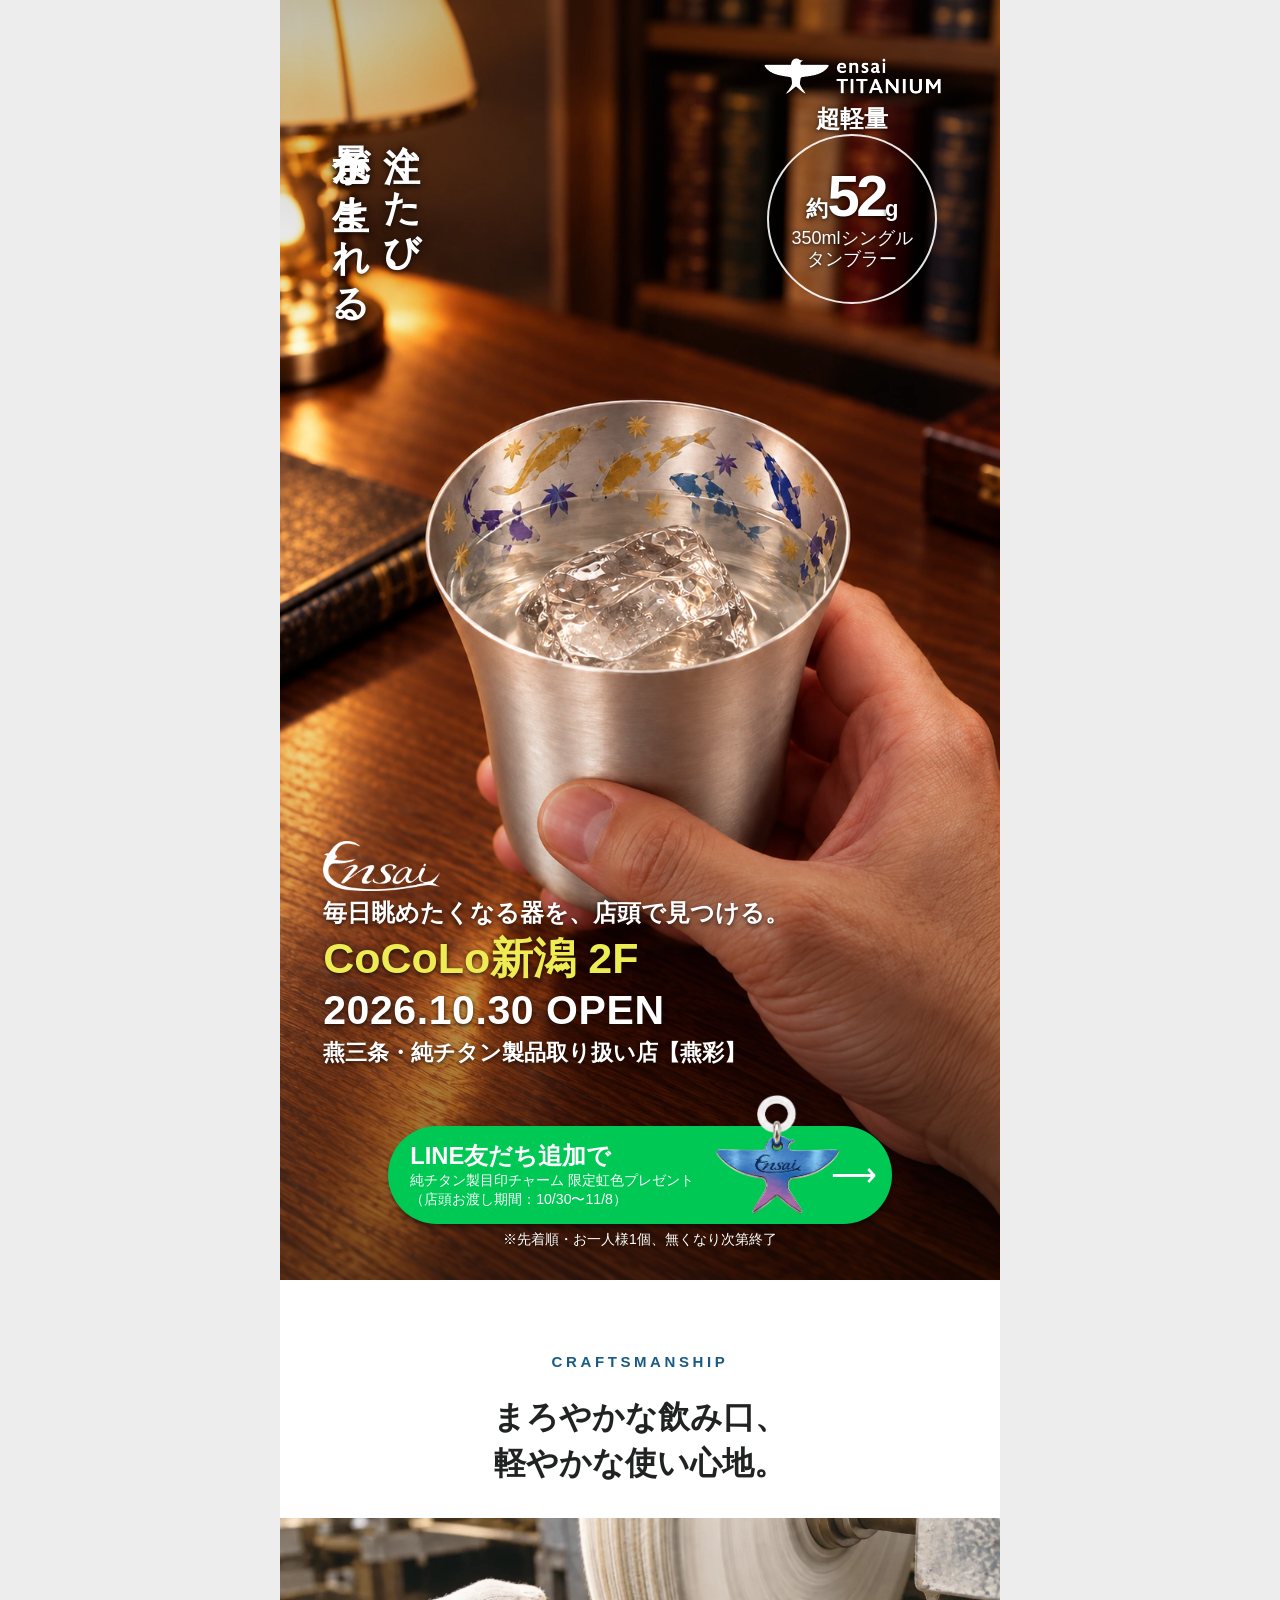
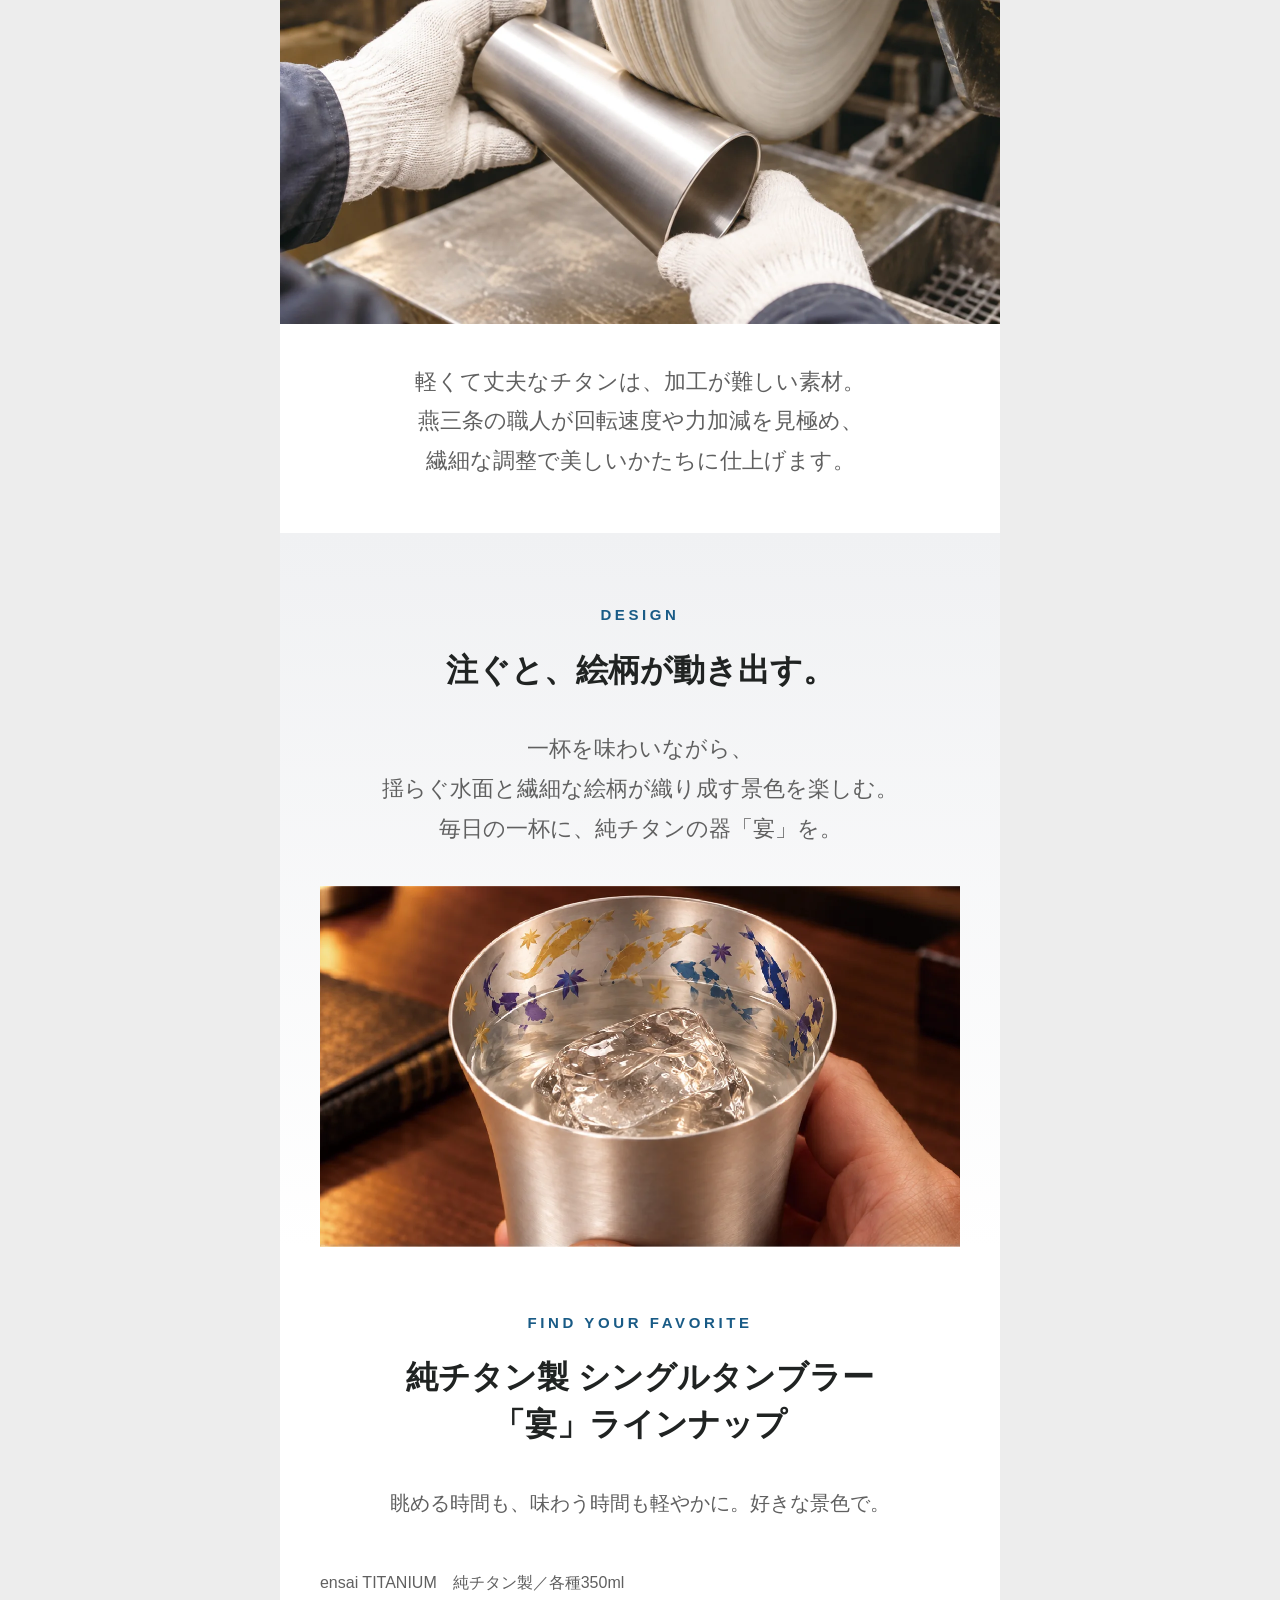
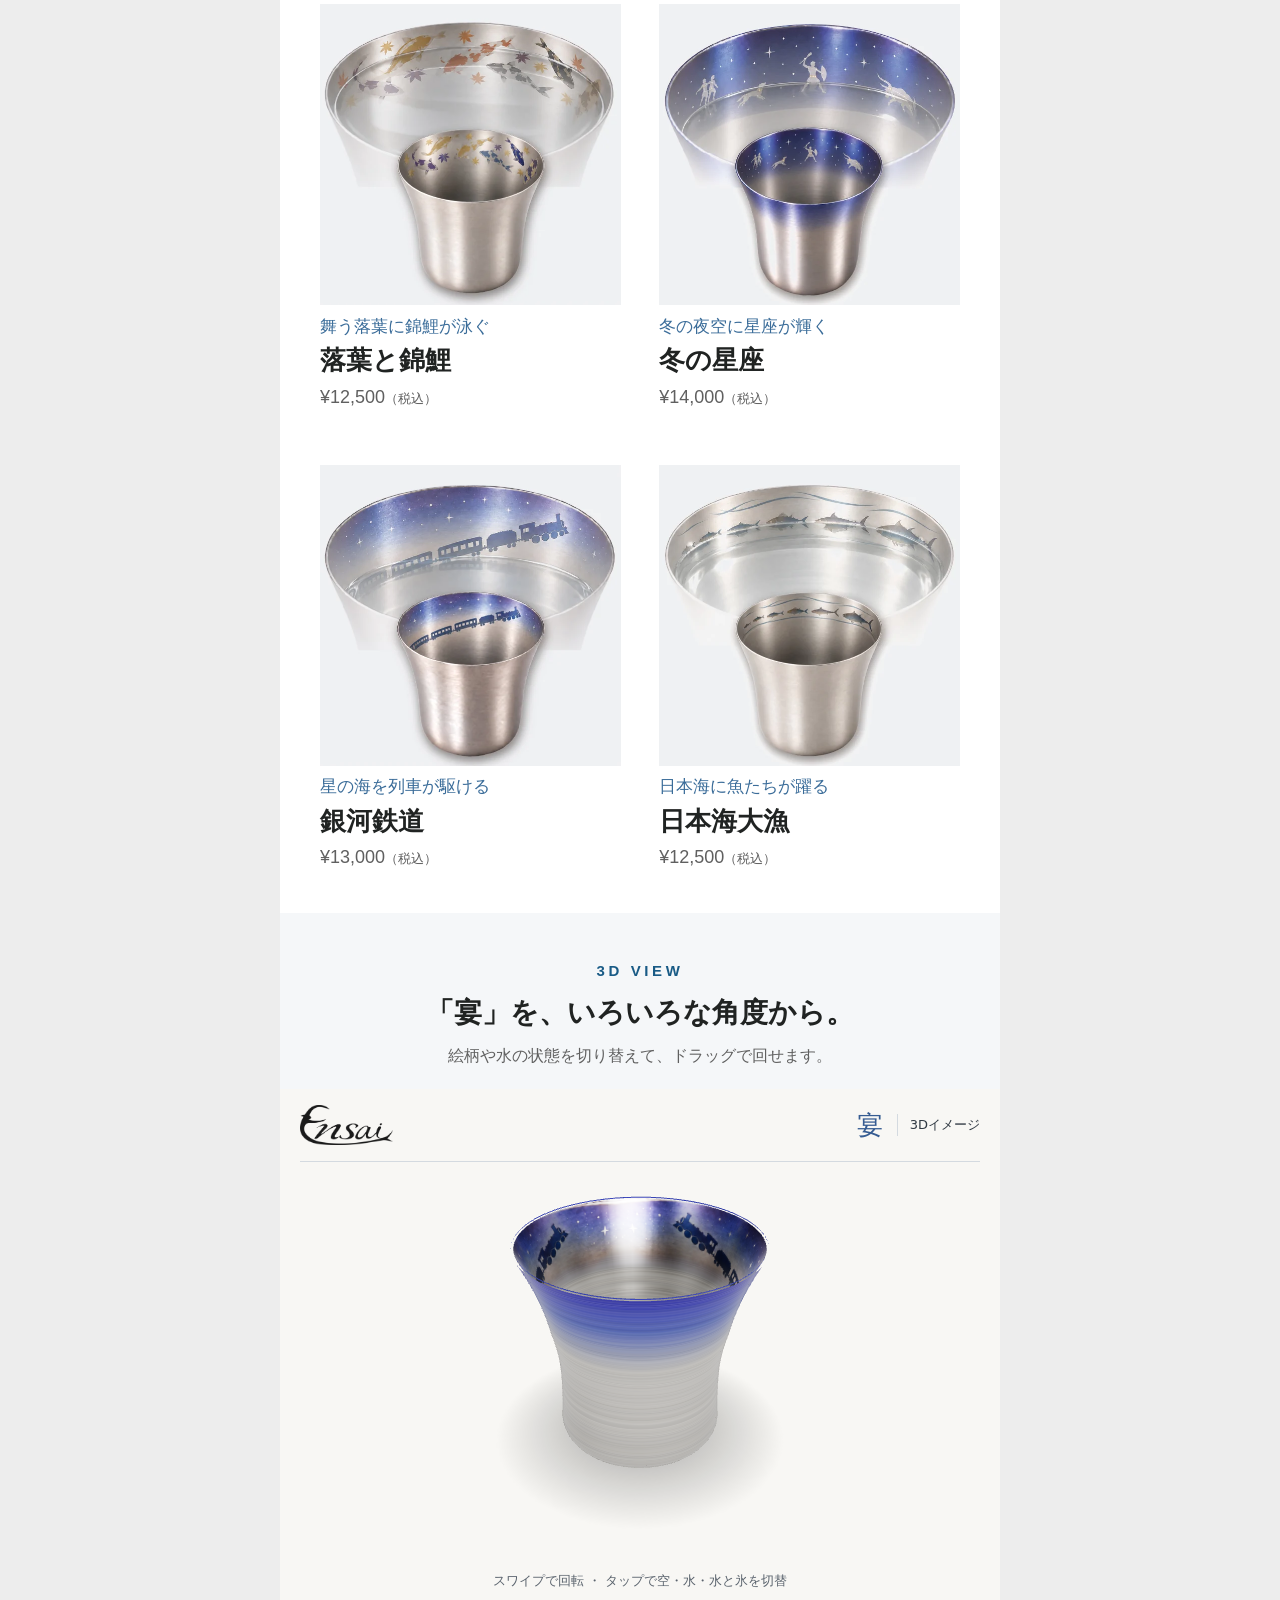
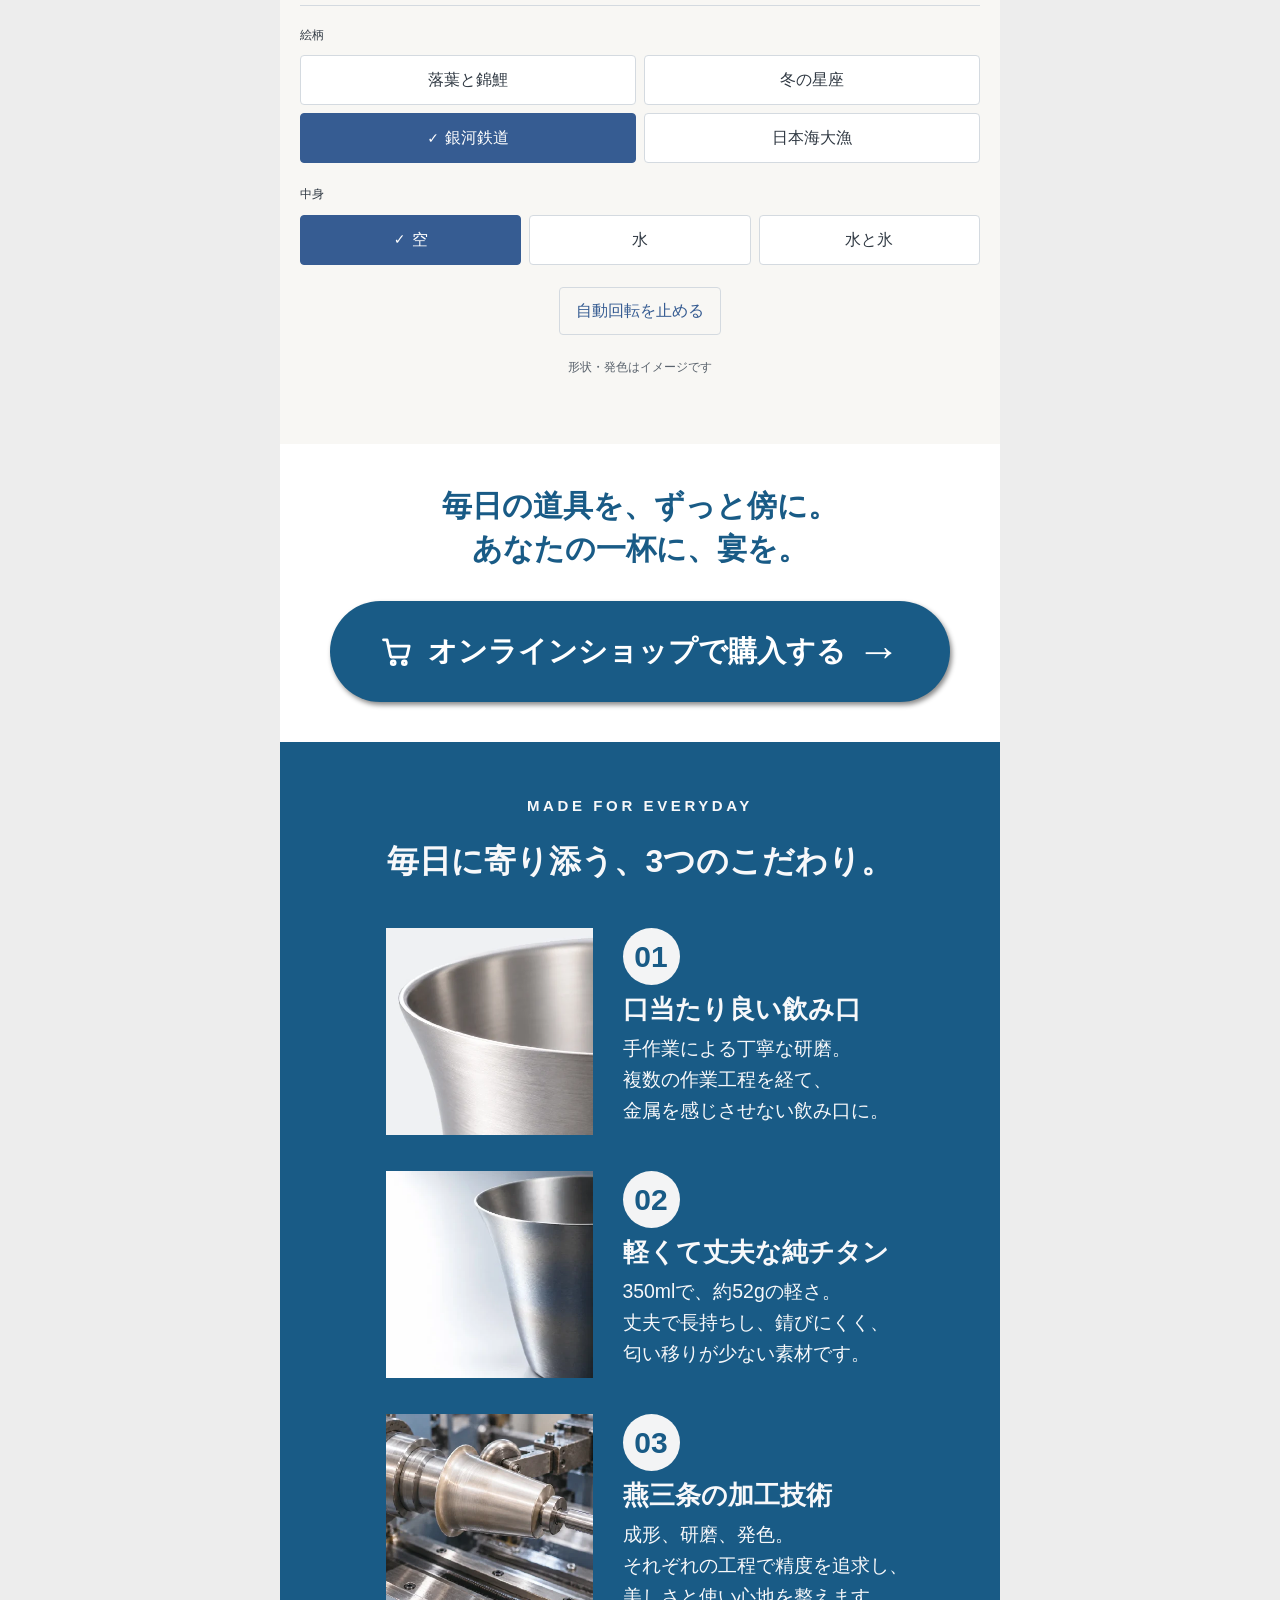
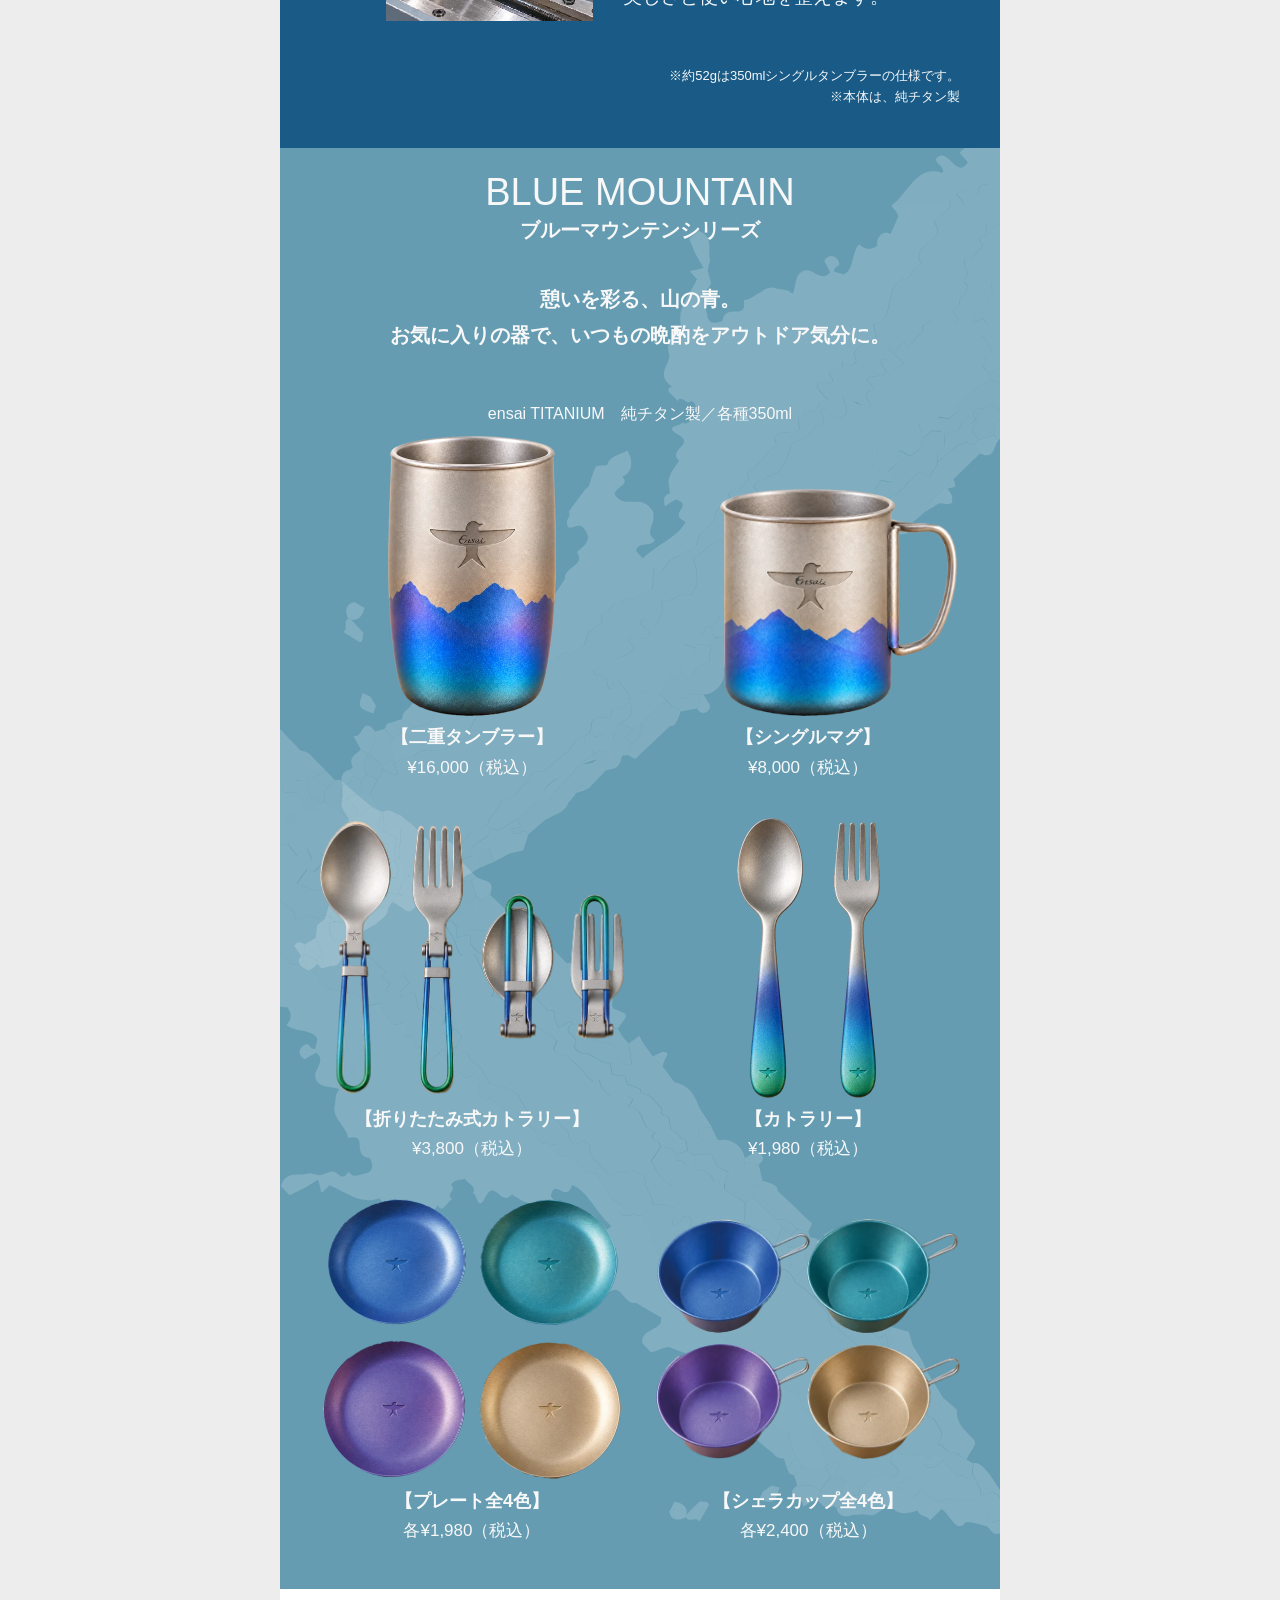
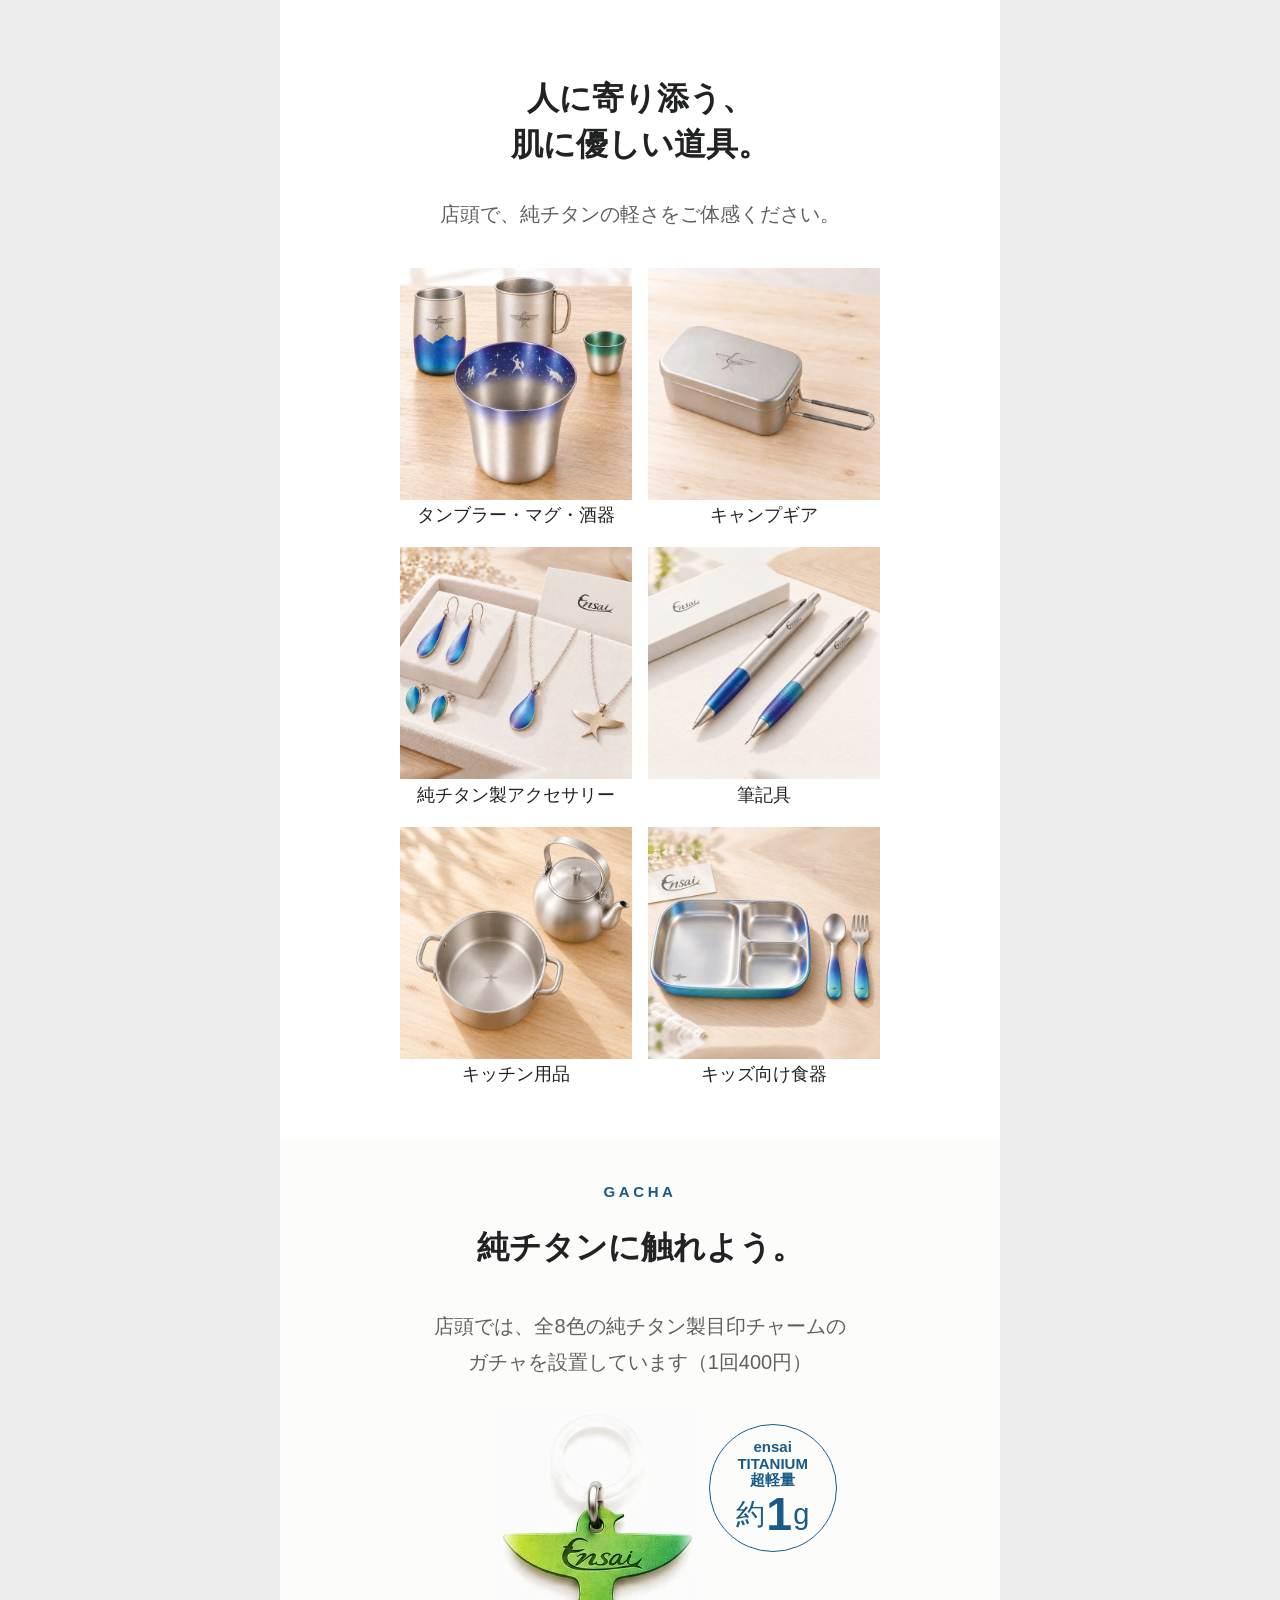
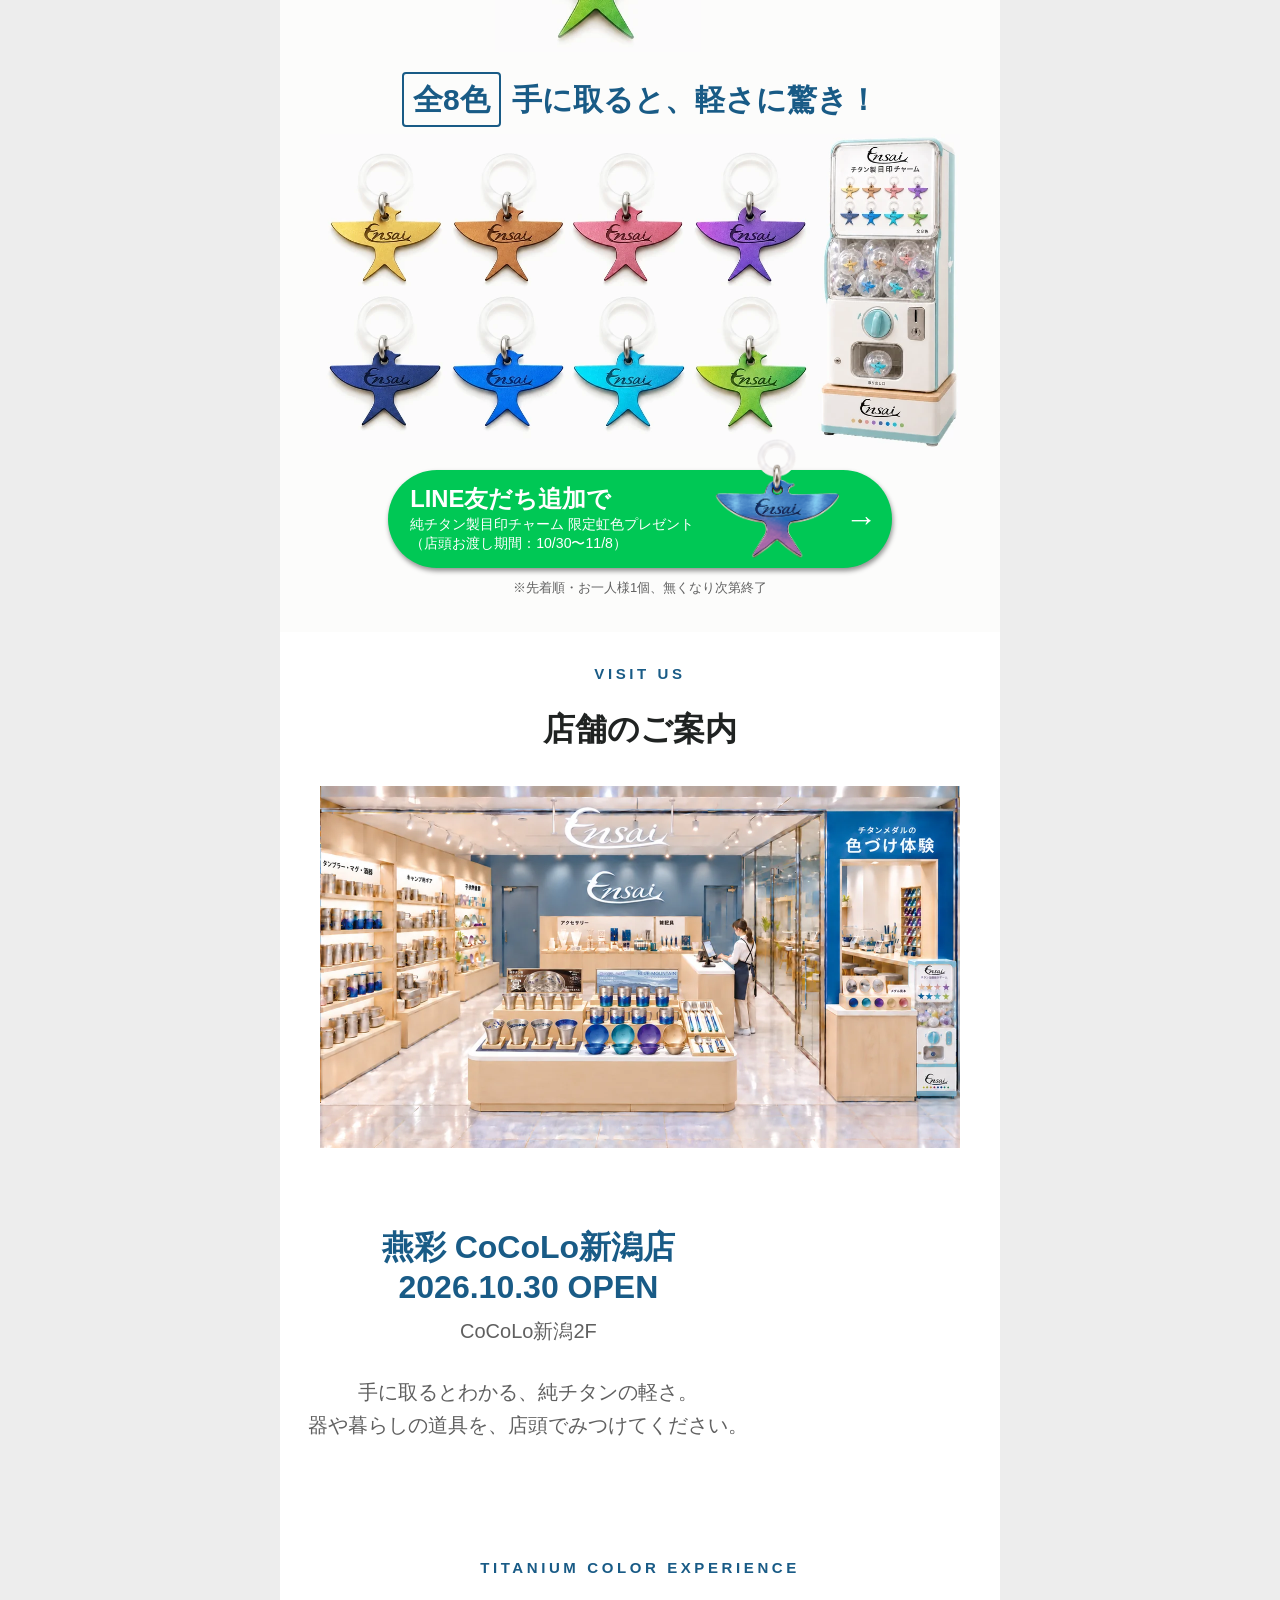
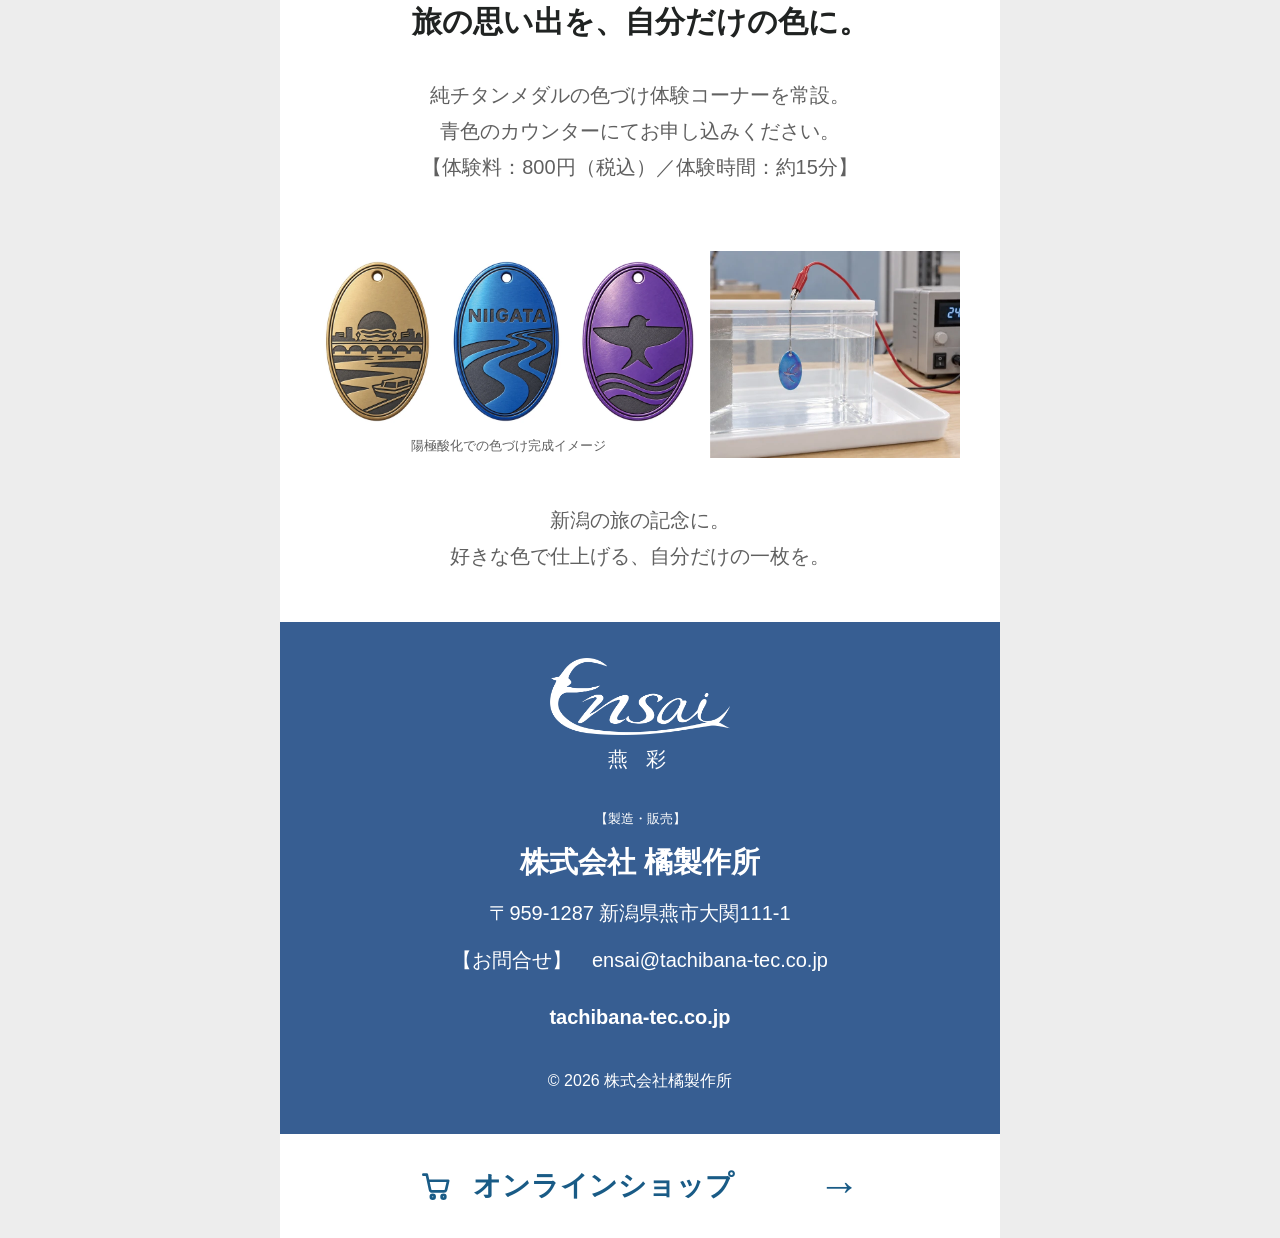
==== commit f3521258: "トップへ戻るボタンを追加" ====
--- a/index.html
+++ b/index.html
@@ -1,4 +1,4 @@
-<!doctype html><html lang="ja"><head><meta charset="utf-8"><meta name="viewport" content="width=device-width,initial-scale=1"><title>燕彩 ENSAI | CoCoLo新潟店 2026.10.30 OPEN</title><link rel="icon" href="favicon.ico" sizes="any"><link rel="icon" type="image/png" sizes="32x32" href="assets/favicon-32.png"><link rel="apple-touch-icon" href="apple-touch-icon.png"><meta name="description" content="燕三条の純チタン製品を取り扱う燕彩。CoCoLo新潟2Fに2026年10月30日オープン。宴タンブラーの3D見本、商品ラインナップ、チタンメダルの色づけ体験をご紹介。"><link rel="stylesheet" href="styles.css"><link rel="stylesheet" href="mobile.css?v=20261116i"><link rel="stylesheet" href="hero-fv.css?v=20261111-hero-sync"><link rel="stylesheet" href="line-cta.css?v=20261116"><link rel="stylesheet" href="motion.css"><script>document.documentElement.classList.add("js")</script></head><body><main class="page"><section class="hero" aria-label="燕彩 CoCoLo新潟店 オープン・来店促進キャンペーン">
+<!doctype html><html lang="ja"><head><meta charset="utf-8"><meta name="viewport" content="width=device-width,initial-scale=1"><title>燕彩 ENSAI | CoCoLo新潟店 2026.10.30 OPEN</title><link rel="icon" href="favicon.ico" sizes="any"><link rel="icon" type="image/png" sizes="32x32" href="assets/favicon-32.png"><link rel="apple-touch-icon" href="apple-touch-icon.png"><meta name="description" content="燕三条の純チタン製品を取り扱う燕彩。CoCoLo新潟2Fに2026年10月30日オープン。宴タンブラーの3D見本、商品ラインナップ、チタンメダルの色づけ体験をご紹介。"><link rel="stylesheet" href="styles.css"><link rel="stylesheet" href="mobile.css?v=20261116i"><link rel="stylesheet" href="hero-fv.css?v=20261111-hero-sync"><link rel="stylesheet" href="line-cta.css?v=20261116"><link rel="stylesheet" href="motion.css"><link rel="stylesheet" href="to-top.css?v=1"><script>document.documentElement.classList.add("js")</script></head><body><main class="page"><section class="hero" aria-label="燕彩 CoCoLo新潟店 オープン・来店促進キャンペーン">
   <img class="hero-photo" src="assets/hero-photo.webp" alt="落葉と錦鯉をあしらった純チタン製タンブラーを手に持つ様子" width="941" height="1672" fetchpriority="high">
   <h1 class="hero-catch">注ぐたび、<br>景色が生まれる。</h1>
   <div class="hero-badge" aria-label="純チタン製 350ml シングルタンブラー 約52グラム">
@@ -22,4 +22,4 @@
     </button>
     <p class="fine center">※先着順・お一人様1個、無くなり次第終了</p>
   </div>
-</section><section class="craft"><header class="section-title"><p class="eyebrow">CRAFTSMANSHIP</p><h2>まろやかな飲み口、<br>軽やかな使い心地。</h2></header><img src="assets/craft.webp?v=2" alt="職人がタンブラーの飲み口を研磨する様子" class="" loading="lazy" width="1440" height="812"><p class="copy">軽くて丈夫なチタンは、加工が難しい素材。<br>燕三条の職人が回転速度や力加減を見極め、<br>繊細な調整で美しいかたちに仕上げます。</p></section><section class="design pad"><header class="section-title"><p class="eyebrow">DESIGN</p><h2>注ぐと、絵柄が動き出す。</h2></header><p class="copy">一杯を味わいながら、<br>揺らぐ水面と繊細な絵柄が織り成す景色を楽しむ。<br>毎日の一杯に、純チタンの器「宴」を。</p><img src="assets/scene.webp?v=2" alt="氷と水を注いだ、落葉と錦鯉の宴タンブラー" class="" loading="lazy" width="1278" height="721"></section><section class="lineup pad" id="utage"><header class="section-title"><p class="eyebrow">FIND YOUR FAVORITE</p><h2>純チタン製 シングルタンブラー<br>「宴」ラインナップ</h2></header><p class="copy compact">眺める時間も、味わう時間も軽やかに。好きな景色で。</p><p class="spec">ensai TITANIUM　純チタン製／各種350ml</p><div class="product-grid"><article class="product"><img src="assets/koi.webp?v=2" alt="落葉と錦鯉" class="" loading="lazy" width="600" height="600"><p class="tag">舞う落葉に錦鯉が泳ぐ</p><h3>落葉と錦鯉</h3><p class="price">¥12,500<small>（税込）</small></p></article><article class="product"><img src="assets/stars.webp?v=2" alt="冬の星座" class="" loading="lazy" width="600" height="600"><p class="tag">冬の夜空に星座が輝く</p><h3>冬の星座</h3><p class="price">¥14,000<small>（税込）</small></p></article><article class="product"><img src="assets/train.webp?v=2" alt="銀河鉄道" class="" loading="lazy" width="600" height="600"><p class="tag">星の海を列車が駆ける</p><h3>銀河鉄道</h3><p class="price">¥13,000<small>（税込）</small></p></article><article class="product"><img src="assets/fish.webp?v=2" alt="日本海大漁" class="" loading="lazy" width="600" height="600"><p class="tag">日本海に魚たちが躍る</p><h3>日本海大漁</h3><p class="price">¥12,500<small>（税込）</small></p></article></div></section><section class="viewer-section" aria-labelledby="viewer-title"><p class="eyebrow">3D VIEW</p><h2 id="viewer-title">「宴」を、いろいろな角度から。</h2><p class="viewer-help">絵柄や水の状態を切り替えて、ドラッグで回せます。</p><iframe src="viewer.html" title="宴タンブラーの3D見本。4種類の絵柄、空・水・水と氷を切り替えられます" loading="lazy"></iframe></section><section class="purchase"><h2>毎日の道具を、ずっと傍に。<br>あなたの一杯に、宴を。</h2><button type="button" class="cta shop" data-destination="shop"><span class="shop-label"><svg class="cart-icon" aria-hidden="true" viewBox="0 0 24 24" width="1em" height="1em" fill="none" stroke="currentColor" stroke-width="2" stroke-linecap="round" stroke-linejoin="round"><path d="M2.5 3.5h2.6l2.4 11.2a1.6 1.6 0 0 0 1.6 1.3h8.7a1.6 1.6 0 0 0 1.6-1.2l1.6-6.8H6.1"/><circle cx="9.5" cy="20" r="1.4"/><circle cx="17.5" cy="20" r="1.4"/></svg>オンラインショップで購入する</span><span class="arrow" aria-hidden="true">→</span></button></section><section class="features"><header class="section-title"><p class="eyebrow">MADE FOR EVERYDAY</p><h2>毎日に寄り添う、3つのこだわり。</h2></header><article class="feature"><img src="assets/rim.webp?v=2" alt="口当たり良い飲み口" class="" loading="lazy" width="406" height="406"><div><span class="number">01</span><h3>口当たり良い飲み口</h3><p>手作業による丁寧な研磨。<br>複数の作業工程を経て、<br>金属を感じさせない飲み口に。</p></div></article><article class="feature"><img src="assets/light.webp?v=3" alt="軽くて丈夫な純チタン" class="" loading="lazy" width="397" height="397"><div><span class="number">02</span><h3>軽くて丈夫な純チタン</h3><p>350mlで、約52gの軽さ。<br>丈夫で長持ちし、錆びにくく、<br>匂い移りが少ない素材です。</p></div></article><article class="feature"><img src="assets/lathe.webp?v=2" alt="燕三条の加工技術" class="" loading="lazy" width="406" height="406"><div><span class="number">03</span><h3>燕三条の加工技術</h3><p>成形、研磨、発色。<br>それぞれの工程で精度を追求し、<br>美しさと使い心地を整えます。</p></div></article><p class="fine feature-note">※約52gは350mlシングルタンブラーの仕様です。<br>※本体は、純チタン製</p></section><section class="mountain pad"><h2>BLUE MOUNTAIN</h2><p class="subtitle">ブルーマウンテンシリーズ</p><p class="copy compact"><strong>憩いを彩る、山の青。<br>お気に入りの器で、いつもの晩酌をアウトドア気分に。</strong></p><p class="spec center">ensai TITANIUM　純チタン製／各種350ml</p><div class="mountain-grid"><article><img src="assets/mountain-tumbler.webp?v=2" alt="二重タンブラー" class="" loading="lazy" width="335" height="560"><h3>【二重タンブラー】</h3><p>¥16,000（税込）</p></article><article><img src="assets/mountain-mug.webp?v=2" alt="シングルマグ" class="" loading="lazy" width="586" height="560"><h3>【シングルマグ】</h3><p>¥8,000（税込）</p></article><article><img src="assets/folding.webp?v=2" alt="折りたたみ式カトラリー" class="" loading="lazy" width="625" height="560"><h3>【折りたたみ式カトラリー】</h3><p>¥3,800（税込）</p></article><article><img src="assets/cutlery.webp?v=2" alt="カトラリー" class="" loading="lazy" width="286" height="560"><h3>【カトラリー】</h3><p>¥1,980（税込）</p></article><article><img src="assets/plates.webp?v=4" alt="プレート全4色" class="" loading="lazy" width="597" height="560"><h3>【プレート全4色】</h3><p>各¥1,980（税込）</p></article><article><img src="assets/cups.webp?v=4" alt="シェラカップ全4色" class="" loading="lazy" width="640" height="505"><h3>【シェラカップ全4色】</h3><p>各¥2,400（税込）</p></article></div></section><section class="more pad"><header class="section-title"><p class="eyebrow">MORE TITANIUM</p><h2>人に寄り添う、<br>肌に優しい道具。</h2></header><p class="copy compact">店頭で、純チタンの軽さをご体感ください。</p><div class="category-grid"><figure><img src="assets/category-cups.webp?v=2" alt="タンブラー・マグ・酒器" class="" loading="lazy" width="600" height="600"><figcaption>タンブラー・マグ・酒器</figcaption></figure><figure><img src="assets/category-camp.webp?v=2" alt="キャンプギア" class="" loading="lazy" width="600" height="600"><figcaption>キャンプギア</figcaption></figure><figure><img src="assets/category-jewelry.webp?v=2" alt="純チタン製アクセサリー" class="" loading="lazy" width="600" height="600"><figcaption>純チタン製アクセサリー</figcaption></figure><figure><img src="assets/category-pens.webp?v=2" alt="筆記具" class="" loading="lazy" width="600" height="600"><figcaption>筆記具</figcaption></figure><figure><img src="assets/category-kitchen.webp?v=2" alt="キッチン用品" class="" loading="lazy" width="600" height="600"><figcaption>キッチン用品</figcaption></figure><figure><img src="assets/category-kids.webp?v=2" alt="キッズ向け食器" class="" loading="lazy" width="600" height="600"><figcaption>キッズ向け食器</figcaption></figure></div></section><section class="gacha pad"><header class="section-title"><p class="eyebrow">GACHA</p><h2>純チタンに触れよう。</h2></header><p class="copy compact">店頭では、全8色の純チタン製目印チャームの<br>ガチャを設置しています（1回400円）</p><div class="charm"><img src="assets/gacha-main.webp?v=4" alt="黄緑色の純チタン製目印チャーム" class="" loading="lazy" width="346" height="416"><div class="weight"><span>ensai<br>TITANIUM<br>超軽量</span><p>約<strong>1</strong>g</p></div></div><h3 class="gacha-heading"><span>全8色</span> 手に取ると、軽さに驚き！</h3><img src="assets/gacha-all.webp?v=4" alt="全8色のチャームと店頭のガチャ" class="" loading="lazy" width="1212" height="598"><button type="button" class="line-art" data-destination="line" aria-label="LINE友だち追加で純チタン製目印チャーム 限定虹色プレゼント。店頭お渡し期間10月30日〜11月8日"><img class="line-banner" src="assets/line-gift.webp" alt="LINE友だち追加で、純チタン製目印チャーム 限定虹色プレゼント。店頭お渡し期間10/30〜11/8" width="561" height="150" loading="lazy"><span class="line-copy"><strong>LINE友だち追加で</strong><small><span class="line-benefit">純チタン製目印チャーム</span> <span class="line-benefit">限定虹色プレゼント</span><br><span class="line-date">（店頭お渡し期間：<span class="nowrap">10/30〜11/8）</span></span></small></span><img class="hero-gift" src="assets/swallow-charm-large.png" alt="" width="140" height="140" loading="lazy"><span class="arrow" aria-hidden="true">→</span></button><p class="fine center">※先着順・お一人様1個、無くなり次第終了</p></section><section class="visit pad"><header class="section-title"><p class="eyebrow">VISIT US</p><h2>店舗のご案内</h2></header><img src="assets/store.webp?v=2" alt="燕彩 CoCoLo新潟店の店舗イメージ" class="" loading="lazy" width="1280" height="724"><div class="store-intro"><div><h3>燕彩 CoCoLo新潟店<br>2026.10.30 OPEN</h3><p>CoCoLo新潟2F</p><p>手に取るとわかる、純チタンの軽さ。<br>器や暮らしの道具を、店頭でみつけてください。</p></div><img src="assets/store-cups.webp?v=2" alt="店頭に並ぶ宴タンブラー" class="" loading="lazy" width="800" height="800"></div></section><section class="experience pad"><header class="section-title"><p class="eyebrow">TITANIUM COLOR EXPERIENCE</p><h2>旅の思い出を、自分だけの色に。</h2></header><p class="copy compact">純チタンメダルの色づけ体験コーナーを常設。<br>青色のカウンターにてお申し込みください。<br>【体験料：800円（税込）／体験時間：約15分】</p><div class="experience-images"><figure><img src="assets/medals.webp?v=2" alt="金色、青色、紫色に色づけした3種類のチタンメダル" class="" loading="lazy" width="1128" height="540"><figcaption>陽極酸化での色づけ完成イメージ</figcaption></figure><img src="assets/color-experience.webp?v=2" alt="水槽でチタンメダルに色をつける様子" class="" loading="lazy" width="500" height="414"></div><p class="copy compact">新潟の旅の記念に。<br>好きな色で仕上げる、自分だけの一枚を。</p></section><footer><img src="assets/ensai-white.webp" alt="Ensai" class="footer-logo" loading="lazy" width="1348" height="578"><p class="footer-brand">燕 彩</p><p class="fine">【製造・販売】</p><h2>株式会社 橘製作所</h2><p>〒959-1287 新潟県燕市大関111-1</p><p>【お問合せ】　ensai@tachibana-tec.co.jp</p><p class="company-domain">tachibana-tec.co.jp</p><p class="copyright">© 2026 株式会社橘製作所</p></footer><button type="button" class="bottom-shop" data-destination="shop"><span class="shop-label"><svg class="cart-icon" aria-hidden="true" viewBox="0 0 24 24" width="1em" height="1em" fill="none" stroke="currentColor" stroke-width="2" stroke-linecap="round" stroke-linejoin="round"><path d="M2.5 3.5h2.6l2.4 11.2a1.6 1.6 0 0 0 1.6 1.3h8.7a1.6 1.6 0 0 0 1.6-1.2l1.6-6.8H6.1"/><circle cx="9.5" cy="20" r="1.4"/><circle cx="17.5" cy="20" r="1.4"/></svg>オンラインショップ</span> <span aria-hidden="true">→</span></button></main><dialog id="link-notice"><h2>リンク先は準備中です</h2><p id="notice-copy"></p><button type="button" id="close-notice">閉じる</button></dialog><script src="config.js"></script><script src="app.js"></script><script src="motion.js" defer></script></body></html>+</section><section class="craft"><header class="section-title"><p class="eyebrow">CRAFTSMANSHIP</p><h2>まろやかな飲み口、<br>軽やかな使い心地。</h2></header><img src="assets/craft.webp?v=2" alt="職人がタンブラーの飲み口を研磨する様子" class="" loading="lazy" width="1440" height="812"><p class="copy">軽くて丈夫なチタンは、加工が難しい素材。<br>燕三条の職人が回転速度や力加減を見極め、<br>繊細な調整で美しいかたちに仕上げます。</p></section><section class="design pad"><header class="section-title"><p class="eyebrow">DESIGN</p><h2>注ぐと、絵柄が動き出す。</h2></header><p class="copy">一杯を味わいながら、<br>揺らぐ水面と繊細な絵柄が織り成す景色を楽しむ。<br>毎日の一杯に、純チタンの器「宴」を。</p><img src="assets/scene.webp?v=2" alt="氷と水を注いだ、落葉と錦鯉の宴タンブラー" class="" loading="lazy" width="1278" height="721"></section><section class="lineup pad" id="utage"><header class="section-title"><p class="eyebrow">FIND YOUR FAVORITE</p><h2>純チタン製 シングルタンブラー<br>「宴」ラインナップ</h2></header><p class="copy compact">眺める時間も、味わう時間も軽やかに。好きな景色で。</p><p class="spec">ensai TITANIUM　純チタン製／各種350ml</p><div class="product-grid"><article class="product"><img src="assets/koi.webp?v=2" alt="落葉と錦鯉" class="" loading="lazy" width="600" height="600"><p class="tag">舞う落葉に錦鯉が泳ぐ</p><h3>落葉と錦鯉</h3><p class="price">¥12,500<small>（税込）</small></p></article><article class="product"><img src="assets/stars.webp?v=2" alt="冬の星座" class="" loading="lazy" width="600" height="600"><p class="tag">冬の夜空に星座が輝く</p><h3>冬の星座</h3><p class="price">¥14,000<small>（税込）</small></p></article><article class="product"><img src="assets/train.webp?v=2" alt="銀河鉄道" class="" loading="lazy" width="600" height="600"><p class="tag">星の海を列車が駆ける</p><h3>銀河鉄道</h3><p class="price">¥13,000<small>（税込）</small></p></article><article class="product"><img src="assets/fish.webp?v=2" alt="日本海大漁" class="" loading="lazy" width="600" height="600"><p class="tag">日本海に魚たちが躍る</p><h3>日本海大漁</h3><p class="price">¥12,500<small>（税込）</small></p></article></div></section><section class="viewer-section" aria-labelledby="viewer-title"><p class="eyebrow">3D VIEW</p><h2 id="viewer-title">「宴」を、いろいろな角度から。</h2><p class="viewer-help">絵柄や水の状態を切り替えて、ドラッグで回せます。</p><iframe src="viewer.html" title="宴タンブラーの3D見本。4種類の絵柄、空・水・水と氷を切り替えられます" loading="lazy"></iframe></section><section class="purchase"><h2>毎日の道具を、ずっと傍に。<br>あなたの一杯に、宴を。</h2><button type="button" class="cta shop" data-destination="shop"><span class="shop-label"><svg class="cart-icon" aria-hidden="true" viewBox="0 0 24 24" width="1em" height="1em" fill="none" stroke="currentColor" stroke-width="2" stroke-linecap="round" stroke-linejoin="round"><path d="M2.5 3.5h2.6l2.4 11.2a1.6 1.6 0 0 0 1.6 1.3h8.7a1.6 1.6 0 0 0 1.6-1.2l1.6-6.8H6.1"/><circle cx="9.5" cy="20" r="1.4"/><circle cx="17.5" cy="20" r="1.4"/></svg>オンラインショップで購入する</span><span class="arrow" aria-hidden="true">→</span></button></section><section class="features"><header class="section-title"><p class="eyebrow">MADE FOR EVERYDAY</p><h2>毎日に寄り添う、3つのこだわり。</h2></header><article class="feature"><img src="assets/rim.webp?v=2" alt="口当たり良い飲み口" class="" loading="lazy" width="406" height="406"><div><span class="number">01</span><h3>口当たり良い飲み口</h3><p>手作業による丁寧な研磨。<br>複数の作業工程を経て、<br>金属を感じさせない飲み口に。</p></div></article><article class="feature"><img src="assets/light.webp?v=3" alt="軽くて丈夫な純チタン" class="" loading="lazy" width="397" height="397"><div><span class="number">02</span><h3>軽くて丈夫な純チタン</h3><p>350mlで、約52gの軽さ。<br>丈夫で長持ちし、錆びにくく、<br>匂い移りが少ない素材です。</p></div></article><article class="feature"><img src="assets/lathe.webp?v=2" alt="燕三条の加工技術" class="" loading="lazy" width="406" height="406"><div><span class="number">03</span><h3>燕三条の加工技術</h3><p>成形、研磨、発色。<br>それぞれの工程で精度を追求し、<br>美しさと使い心地を整えます。</p></div></article><p class="fine feature-note">※約52gは350mlシングルタンブラーの仕様です。<br>※本体は、純チタン製</p></section><section class="mountain pad"><h2>BLUE MOUNTAIN</h2><p class="subtitle">ブルーマウンテンシリーズ</p><p class="copy compact"><strong>憩いを彩る、山の青。<br>お気に入りの器で、いつもの晩酌をアウトドア気分に。</strong></p><p class="spec center">ensai TITANIUM　純チタン製／各種350ml</p><div class="mountain-grid"><article><img src="assets/mountain-tumbler.webp?v=2" alt="二重タンブラー" class="" loading="lazy" width="335" height="560"><h3>【二重タンブラー】</h3><p>¥16,000（税込）</p></article><article><img src="assets/mountain-mug.webp?v=2" alt="シングルマグ" class="" loading="lazy" width="586" height="560"><h3>【シングルマグ】</h3><p>¥8,000（税込）</p></article><article><img src="assets/folding.webp?v=2" alt="折りたたみ式カトラリー" class="" loading="lazy" width="625" height="560"><h3>【折りたたみ式カトラリー】</h3><p>¥3,800（税込）</p></article><article><img src="assets/cutlery.webp?v=2" alt="カトラリー" class="" loading="lazy" width="286" height="560"><h3>【カトラリー】</h3><p>¥1,980（税込）</p></article><article><img src="assets/plates.webp?v=4" alt="プレート全4色" class="" loading="lazy" width="597" height="560"><h3>【プレート全4色】</h3><p>各¥1,980（税込）</p></article><article><img src="assets/cups.webp?v=4" alt="シェラカップ全4色" class="" loading="lazy" width="640" height="505"><h3>【シェラカップ全4色】</h3><p>各¥2,400（税込）</p></article></div></section><section class="more pad"><header class="section-title"><p class="eyebrow">MORE TITANIUM</p><h2>人に寄り添う、<br>肌に優しい道具。</h2></header><p class="copy compact">店頭で、純チタンの軽さをご体感ください。</p><div class="category-grid"><figure><img src="assets/category-cups.webp?v=2" alt="タンブラー・マグ・酒器" class="" loading="lazy" width="600" height="600"><figcaption>タンブラー・マグ・酒器</figcaption></figure><figure><img src="assets/category-camp.webp?v=2" alt="キャンプギア" class="" loading="lazy" width="600" height="600"><figcaption>キャンプギア</figcaption></figure><figure><img src="assets/category-jewelry.webp?v=2" alt="純チタン製アクセサリー" class="" loading="lazy" width="600" height="600"><figcaption>純チタン製アクセサリー</figcaption></figure><figure><img src="assets/category-pens.webp?v=2" alt="筆記具" class="" loading="lazy" width="600" height="600"><figcaption>筆記具</figcaption></figure><figure><img src="assets/category-kitchen.webp?v=2" alt="キッチン用品" class="" loading="lazy" width="600" height="600"><figcaption>キッチン用品</figcaption></figure><figure><img src="assets/category-kids.webp?v=2" alt="キッズ向け食器" class="" loading="lazy" width="600" height="600"><figcaption>キッズ向け食器</figcaption></figure></div></section><section class="gacha pad"><header class="section-title"><p class="eyebrow">GACHA</p><h2>純チタンに触れよう。</h2></header><p class="copy compact">店頭では、全8色の純チタン製目印チャームの<br>ガチャを設置しています（1回400円）</p><div class="charm"><img src="assets/gacha-main.webp?v=4" alt="黄緑色の純チタン製目印チャーム" class="" loading="lazy" width="346" height="416"><div class="weight"><span>ensai<br>TITANIUM<br>超軽量</span><p>約<strong>1</strong>g</p></div></div><h3 class="gacha-heading"><span>全8色</span> 手に取ると、軽さに驚き！</h3><img src="assets/gacha-all.webp?v=4" alt="全8色のチャームと店頭のガチャ" class="" loading="lazy" width="1212" height="598"><button type="button" class="line-art" data-destination="line" aria-label="LINE友だち追加で純チタン製目印チャーム 限定虹色プレゼント。店頭お渡し期間10月30日〜11月8日"><img class="line-banner" src="assets/line-gift.webp" alt="LINE友だち追加で、純チタン製目印チャーム 限定虹色プレゼント。店頭お渡し期間10/30〜11/8" width="561" height="150" loading="lazy"><span class="line-copy"><strong>LINE友だち追加で</strong><small><span class="line-benefit">純チタン製目印チャーム</span> <span class="line-benefit">限定虹色プレゼント</span><br><span class="line-date">（店頭お渡し期間：<span class="nowrap">10/30〜11/8）</span></span></small></span><img class="hero-gift" src="assets/swallow-charm-large.png" alt="" width="140" height="140" loading="lazy"><span class="arrow" aria-hidden="true">→</span></button><p class="fine center">※先着順・お一人様1個、無くなり次第終了</p></section><section class="visit pad"><header class="section-title"><p class="eyebrow">VISIT US</p><h2>店舗のご案内</h2></header><img src="assets/store.webp?v=2" alt="燕彩 CoCoLo新潟店の店舗イメージ" class="" loading="lazy" width="1280" height="724"><div class="store-intro"><div><h3>燕彩 CoCoLo新潟店<br>2026.10.30 OPEN</h3><p>CoCoLo新潟2F</p><p>手に取るとわかる、純チタンの軽さ。<br>器や暮らしの道具を、店頭でみつけてください。</p></div><img src="assets/store-cups.webp?v=2" alt="店頭に並ぶ宴タンブラー" class="" loading="lazy" width="800" height="800"></div></section><section class="experience pad"><header class="section-title"><p class="eyebrow">TITANIUM COLOR EXPERIENCE</p><h2>旅の思い出を、自分だけの色に。</h2></header><p class="copy compact">純チタンメダルの色づけ体験コーナーを常設。<br>青色のカウンターにてお申し込みください。<br>【体験料：800円（税込）／体験時間：約15分】</p><div class="experience-images"><figure><img src="assets/medals.webp?v=2" alt="金色、青色、紫色に色づけした3種類のチタンメダル" class="" loading="lazy" width="1128" height="540"><figcaption>陽極酸化での色づけ完成イメージ</figcaption></figure><img src="assets/color-experience.webp?v=2" alt="水槽でチタンメダルに色をつける様子" class="" loading="lazy" width="500" height="414"></div><p class="copy compact">新潟の旅の記念に。<br>好きな色で仕上げる、自分だけの一枚を。</p></section><footer><img src="assets/ensai-white.webp" alt="Ensai" class="footer-logo" loading="lazy" width="1348" height="578"><p class="footer-brand">燕 彩</p><p class="fine">【製造・販売】</p><h2>株式会社 橘製作所</h2><p>〒959-1287 新潟県燕市大関111-1</p><p>【お問合せ】　ensai@tachibana-tec.co.jp</p><p class="company-domain">tachibana-tec.co.jp</p><p class="copyright">© 2026 株式会社橘製作所</p></footer><button type="button" class="bottom-shop" data-destination="shop"><span class="shop-label"><svg class="cart-icon" aria-hidden="true" viewBox="0 0 24 24" width="1em" height="1em" fill="none" stroke="currentColor" stroke-width="2" stroke-linecap="round" stroke-linejoin="round"><path d="M2.5 3.5h2.6l2.4 11.2a1.6 1.6 0 0 0 1.6 1.3h8.7a1.6 1.6 0 0 0 1.6-1.2l1.6-6.8H6.1"/><circle cx="9.5" cy="20" r="1.4"/><circle cx="17.5" cy="20" r="1.4"/></svg>オンラインショップ</span> <span aria-hidden="true">→</span></button></main><dialog id="link-notice"><h2>リンク先は準備中です</h2><p id="notice-copy"></p><button type="button" id="close-notice">閉じる</button></dialog><script src="config.js"></script><script src="app.js"></script><script src="motion.js" defer></script><button type="button" class="to-top" aria-label="ページの先頭へ戻る"><svg viewBox="0 0 24 24" fill="none" stroke="currentColor" stroke-width="2.4" stroke-linecap="round" stroke-linejoin="round" aria-hidden="true"><path d="M6 15l6-6 6 6"/></svg></button><script src="to-top.js?v=1" defer></script></body></html>
--- a/to-top.css
+++ b/to-top.css
@@ -0,0 +1,6 @@
+.to-top{position:fixed;right:20px;bottom:20px;z-index:50;width:48px;height:48px;padding:0;border:0;border-radius:50%;background:rgba(126,172,190,.85);color:#fff;display:flex;align-items:center;justify-content:center;box-shadow:0 2px 6px rgba(0,0,0,.15);opacity:0;visibility:hidden;transform:translateY(8px);transition:opacity .3s,transform .3s,visibility .3s,background-color .2s}
+.to-top.is-show{opacity:1;visibility:visible;transform:none}
+.to-top:hover{background:rgba(126,172,190,1)}
+.to-top svg{width:22px;height:22px}
+@media(max-width:600px){.to-top{right:14px;bottom:14px;width:44px;height:44px}}
+@media(prefers-reduced-motion:reduce){.to-top{transition:none}}
